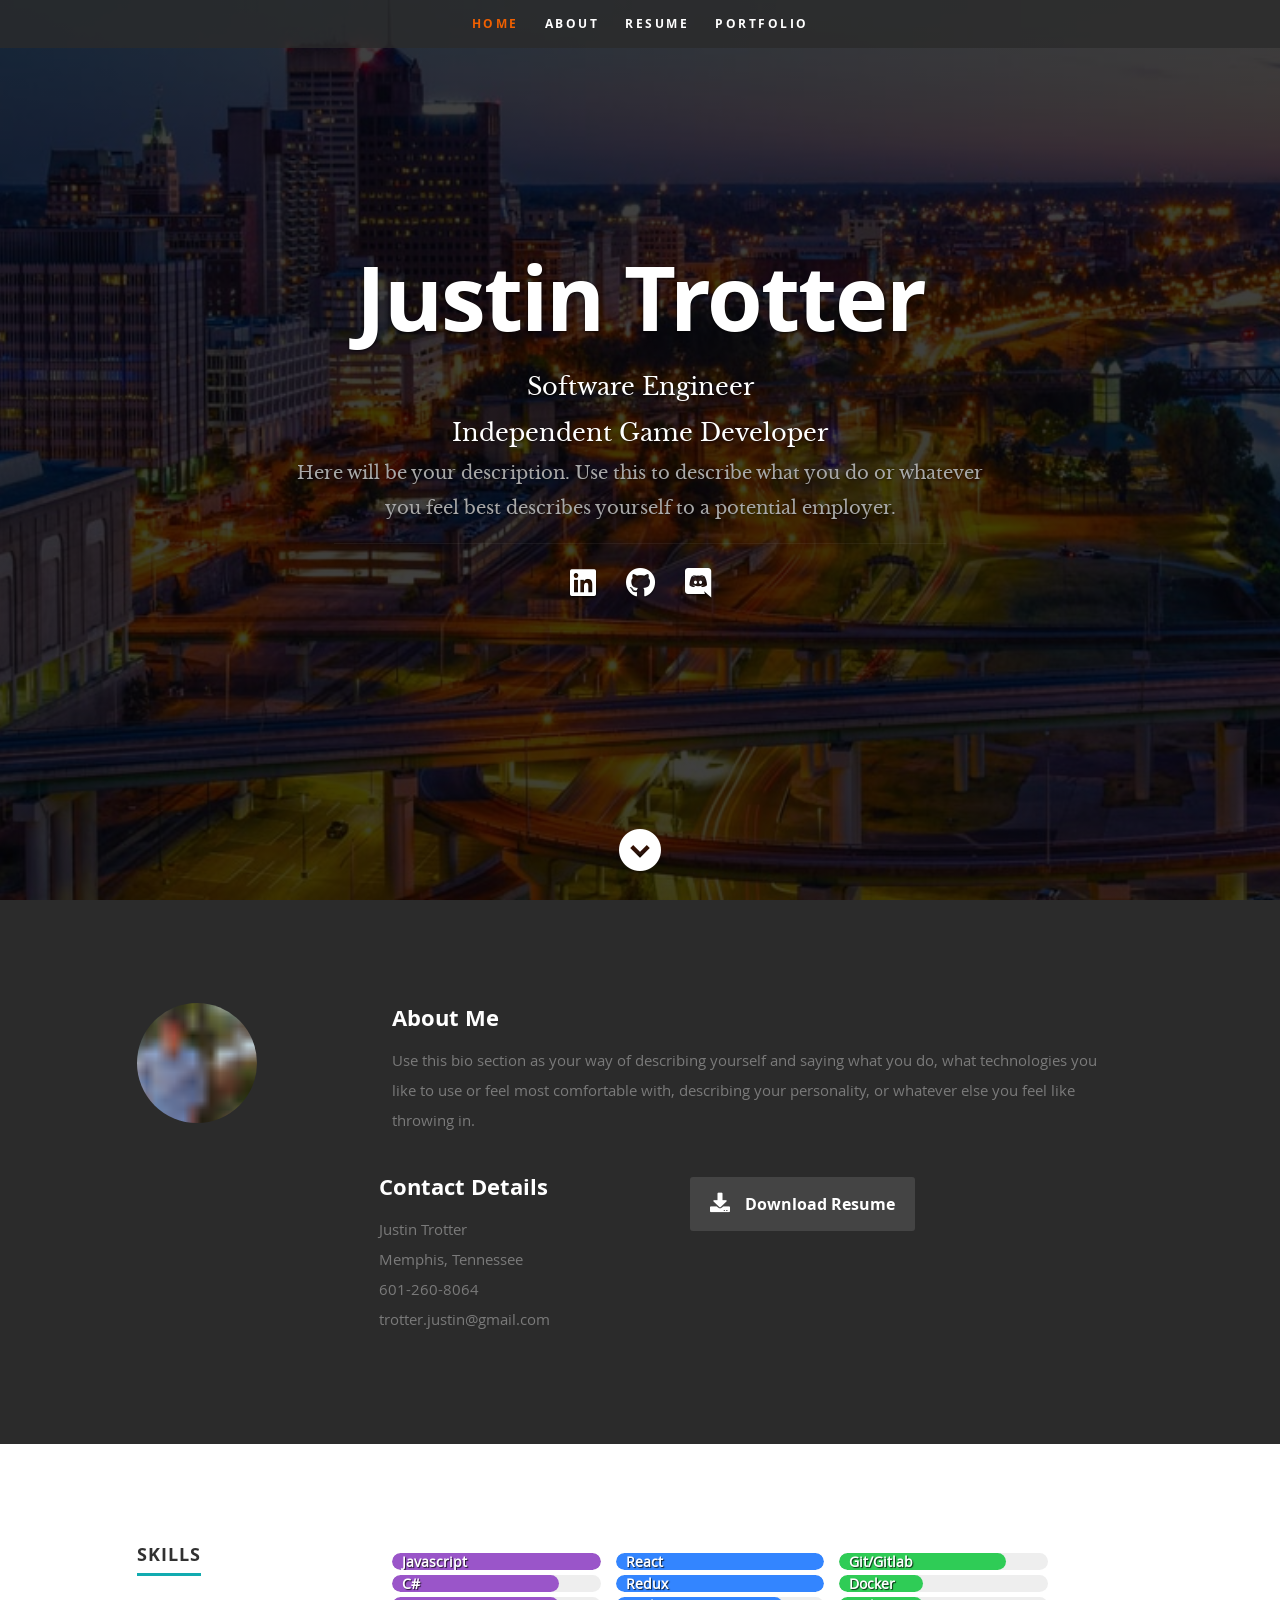
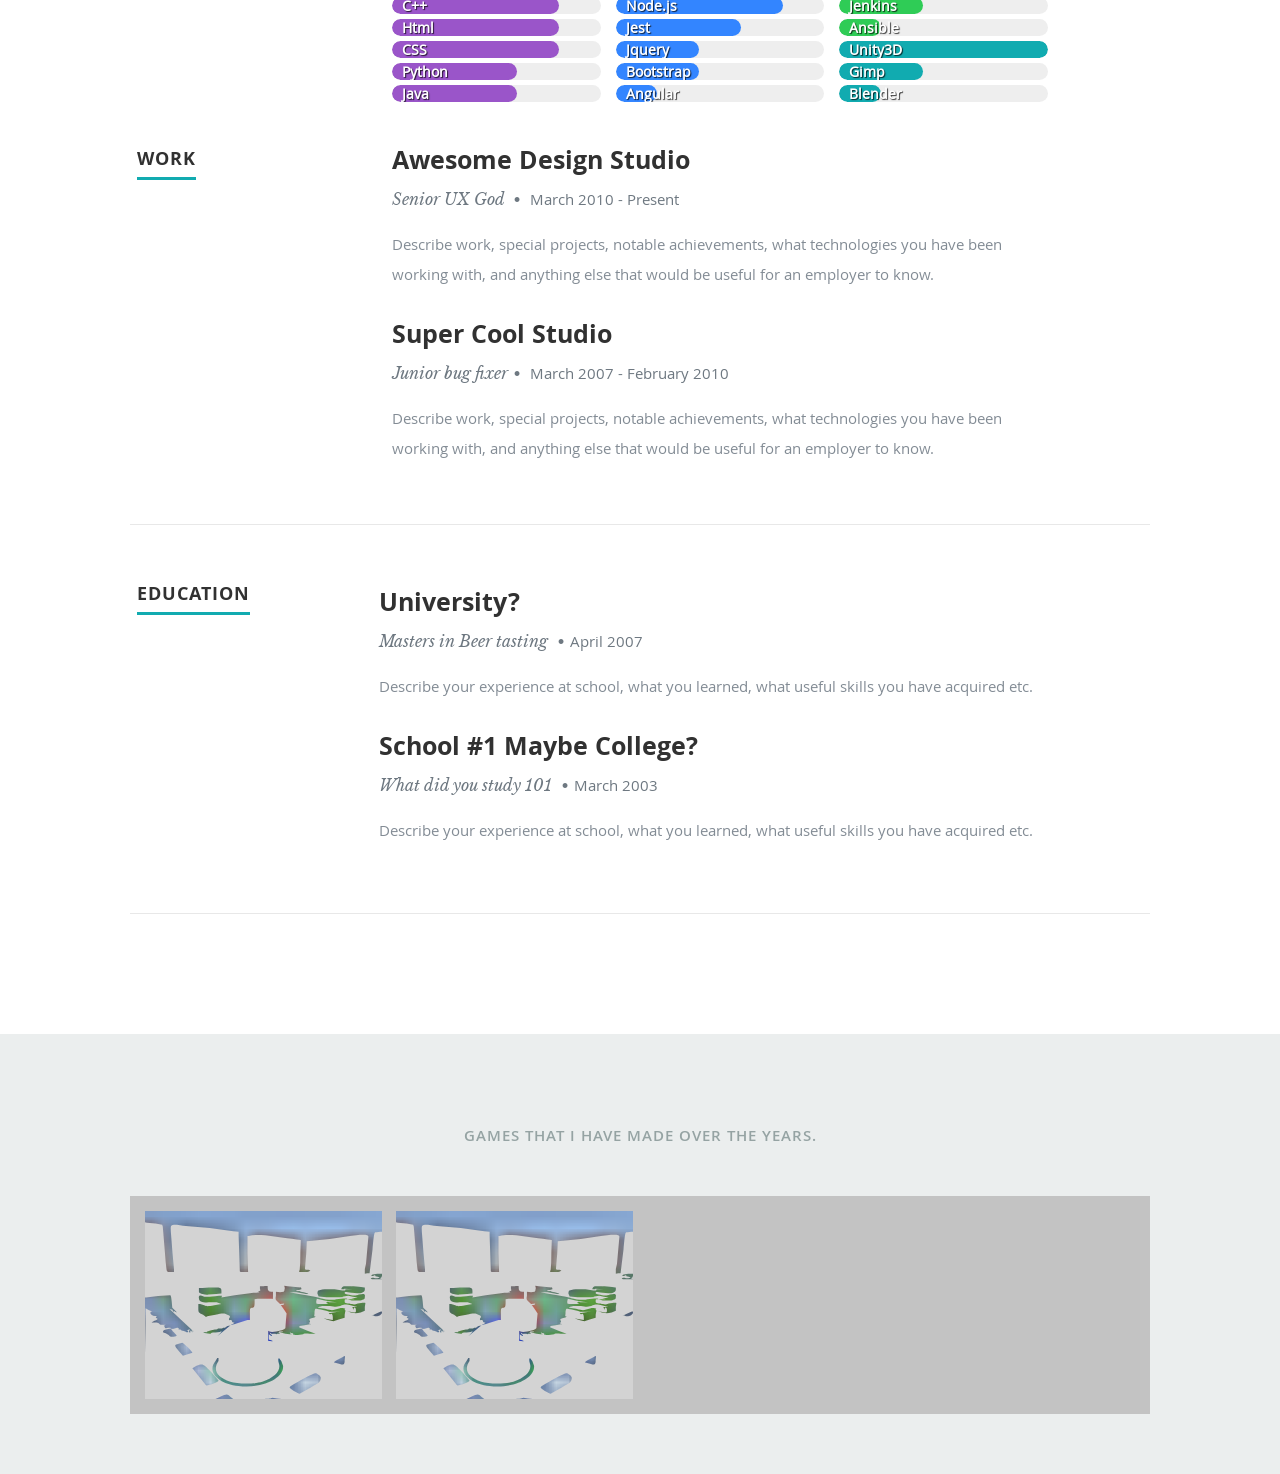
==== home/index.html @ a7dfaf44 "oops" ====
<!DOCTYPE html><html><head><meta charSet="utf-8"/><meta http-equiv="x-ua-compatible" content="ie=edge"/><meta name="viewport" content="width=device-width, initial-scale=1, shrink-to-fit=no"/><style data-href="/styles.9e2a1dc0c04f2eecd2ce.css">@font-face{font-family:opensans-regular;src:url(/static/OpenSans-Regular-webfont-c4d82460ef260eb1589e73528cbfb257.eot);src:url(/static/OpenSans-Regular-webfont-c4d82460ef260eb1589e73528cbfb257.eot?#iefix) format("embedded-opentype"),url(/static/OpenSans-Regular-webfont-79515ad0788973c533405f7012dfeccd.woff) format("woff"),url(/static/OpenSans-Regular-webfont-488d5cc145299ba07b75495100419ee6.ttf) format("truetype"),url(/static/OpenSans-Regular-webfont-8185eb3059c46e4169ce107dfcf85950.svg#open_sansregular) format("svg");font-weight:400;font-style:normal}@font-face{font-family:opensans-italic;src:url(/static/OpenSans-Italic-webfont-43d5342998f3607bd61a8239e98b1160.eot);src:url(/static/OpenSans-Italic-webfont-43d5342998f3607bd61a8239e98b1160.eot?#iefix) format("embedded-opentype"),url(/static/OpenSans-Italic-webfont-f42641eed834f7b97a9499362c6c8855.woff) format("woff"),url(/static/OpenSans-Italic-webfont-de7ef31e6295902347c5c3643b2d82da.ttf) format("truetype"),url(/static/OpenSans-Italic-webfont-5b774c25787e0a52c013463c9e3c4219.svg#open_sansitalic) format("svg");font-weight:400;font-style:normal}@font-face{font-family:opensans-light;src:url(/static/OpenSans-Light-webfont-09e00aa7622ece30a0f1e06b55f66c2a.eot);src:url(/static/OpenSans-Light-webfont-09e00aa7622ece30a0f1e06b55f66c2a.eot?#iefix) format("embedded-opentype"),url(/static/OpenSans-Light-webfont-45b47f3e9c7d74b80f5c6e0a3c513b23.woff) format("woff"),url(/static/OpenSans-Light-webfont-2e98fc3ce85f31f63010b706259cb604.ttf) format("truetype"),url(/static/OpenSans-Light-webfont-8f04ed9aeb2185499068d84842b95aa1.svg#open_sanslight) format("svg");font-weight:400;font-style:normal}@font-face{font-family:opensans-light-italic;src:url(/static/OpenSans-LightItalic-webfont-550b5fda4a27cfedb7131b1a6e85e748.eot);src:url(/static/OpenSans-LightItalic-webfont-550b5fda4a27cfedb7131b1a6e85e748.eot?#iefix) format("embedded-opentype"),url(/static/OpenSans-LightItalic-webfont-b553da506077488bc65289e10841d527.woff) format("woff"),url(/static/OpenSans-LightItalic-webfont-1d22953c479914c2f801e08de666b0e8.ttf) format("truetype"),url(/static/OpenSans-LightItalic-webfont-fd6dd5fa10c5a74f0a767eeb695342f1.svg#open_sanslight_italic) format("svg");font-weight:400;font-style:normal}@font-face{font-family:opensans-semibold;src:url(/static/OpenSans-Semibold-webfont-f28eb362fb6afe946d822ee5451c2146.eot);src:url(/static/OpenSans-Semibold-webfont-f28eb362fb6afe946d822ee5451c2146.eot?#iefix) format("embedded-opentype"),url(/static/OpenSans-Semibold-webfont-697574b47bcfdd2c45e3e63c7380dd67.woff) format("woff"),url(/static/OpenSans-Semibold-webfont-b32acea6fd3c228b5059042c7ad21c55.ttf) format("truetype"),url(/static/OpenSans-Semibold-webfont-3f6b1eed8a0832d6f316fc26526348a8.svg#open_sanssemibold) format("svg");font-weight:400;font-style:normal}@font-face{font-family:opensans-semibold-italic;src:url(/static/OpenSans-SemiboldItalic-webfont-70bafcaaadad9e17b9c7784abbc6b1c2.eot);src:url(/static/OpenSans-SemiboldItalic-webfont-70bafcaaadad9e17b9c7784abbc6b1c2.eot?#iefix) format("embedded-opentype"),url(/static/OpenSans-SemiboldItalic-webfont-719f7321a8366f4ee609737026432113.woff) format("woff"),url(/static/OpenSans-SemiboldItalic-webfont-64f886b232962979e2eaf29d93108286.ttf) format("truetype"),url(/static/OpenSans-SemiboldItalic-webfont-70eb93d7ba2ad241180085a9a74b0b95.svg#open_sanssemibold_italic) format("svg");font-weight:400;font-style:normal}@font-face{font-family:opensans-bold;src:url(/static/OpenSans-Bold-webfont-1d9c7945c7bc7dd0909105119bfbc191.eot);src:url(/static/OpenSans-Bold-webfont-1d9c7945c7bc7dd0909105119bfbc191.eot?#iefix) format("embedded-opentype"),url(/static/OpenSans-Bold-webfont-2e90d5152ce92858b62ba053c7b9d2cb.woff) format("woff"),url(/static/OpenSans-Bold-webfont-76cc6be5d8a231dc012fef4bdb86f79c.ttf) format("truetype"),url(/static/OpenSans-Bold-webfont-93349923b5274a36ac93cb3168d09123.svg#open_sansbold) format("svg");font-weight:400;font-style:normal}@font-face{font-family:opensans-bold-italic;src:url(/static/OpenSans-BoldItalic-webfont-6218c213bb8cf22b25710da6f3a90e48.eot);src:url(/static/OpenSans-BoldItalic-webfont-6218c213bb8cf22b25710da6f3a90e48.eot?#iefix) format("embedded-opentype"),url(/static/OpenSans-BoldItalic-webfont-7657144ec477cd61ac4a5d1af3fa2d28.woff) format("woff"),url(/static/OpenSans-BoldItalic-webfont-b6690626036a7d6824632769305b1978.ttf) format("truetype"),url(/static/OpenSans-BoldItalic-webfont-2b4eeeaef53b3496a5cdf82803666ed7.svg#open_sansbold_italic) format("svg");font-weight:400;font-style:normal}@font-face{font-family:opensans-extrabold;src:url(/static/OpenSans-ExtraBold-webfont-56d9d42e23863ce0ee8e8c2e2f22843f.eot);src:url(/static/OpenSans-ExtraBold-webfont-56d9d42e23863ce0ee8e8c2e2f22843f.eot?#iefix) format("embedded-opentype"),url(/static/OpenSans-ExtraBold-webfont-6ad396399f4022ccd1616cf11d0985be.woff) format("woff"),url(/static/OpenSans-ExtraBold-webfont-12be067a6270759b4f861d64cc267166.ttf) format("truetype"),url(/static/OpenSans-ExtraBold-webfont-ea3c4697897bd7f1505facb7084c6ac3.svg#open_sansextrabold) format("svg");font-weight:400;font-style:normal}@font-face{font-family:opensans-extrabold-italic;src:url(/static/OpenSans-ExtraBoldItalic-webfont-ff3bedaecdec71c34b0ca85c3c495c2d.eot);src:url(/static/OpenSans-ExtraBoldItalic-webfont-ff3bedaecdec71c34b0ca85c3c495c2d.eot?#iefix) format("embedded-opentype"),url(/static/OpenSans-ExtraBoldItalic-webfont-042468300dab6f308592e15e02549c79.woff) format("woff"),url(/static/OpenSans-ExtraBoldItalic-webfont-5517d73acdc17143c21b0cffab4cfaa9.ttf) format("truetype"),url(/static/OpenSans-ExtraBoldItalic-webfont-6512fca9ff4dc029307018c17e4a2a9d.svg#open_sansextrabold_italic) format("svg");font-weight:400;font-style:normal}@font-face{font-family:librebaskerville-bold;src:url(/static/librebaskerville-bold-webfont-c49b3981651dfe7f281418762ba6ead9.eot);src:url(/static/librebaskerville-bold-webfont-c49b3981651dfe7f281418762ba6ead9.eot?#iefix) format("embedded-opentype"),url(/static/librebaskerville-bold-webfont-d1e41b59c942f200e2af5cd00a1c413c.woff) format("woff"),url(/static/librebaskerville-bold-webfont-e2a49a303079f1d0ef576591d806b1b4.ttf) format("truetype"),url(/static/librebaskerville-bold-webfont-6be4bfc9a081cb82910a1ac43eaee4c7.svg#libre_baskervillebold) format("svg");font-weight:400;font-style:normal}@font-face{font-family:librebaskerville-italic;src:url(/static/librebaskerville-italic-webfont-98770575e43bc5883a62f232c2fc5475.eot);src:url(/static/librebaskerville-italic-webfont-98770575e43bc5883a62f232c2fc5475.eot?#iefix) format("embedded-opentype"),url(/static/librebaskerville-italic-webfont-bfa5b7beba080b0c6af53ca5a255b37d.woff) format("woff"),url(/static/librebaskerville-italic-webfont-e145c25e7611072d1d1991eb12d61bda.ttf) format("truetype"),url(/static/librebaskerville-italic-webfont-8825a887e1d72aad739281fcc3eb83a6.svg#libre_baskervilleitalic) format("svg");font-weight:400;font-style:normal}@font-face{font-family:librebaskerville-regular;src:url(/static/librebaskerville-regular-webfont-84aa9cfe8f8c7a9a0ed814c1d54e6f87.eot);src:url(/static/librebaskerville-regular-webfont-84aa9cfe8f8c7a9a0ed814c1d54e6f87.eot?#iefix) format("embedded-opentype"),url(/static/librebaskerville-regular-webfont-d67a803b3388b5b73200e6eec553f6fe.woff) format("woff"),url(/static/librebaskerville-regular-webfont-eaf077e2e9d8c00e3348b03a7cac92fe.ttf) format("truetype"),url(/static/librebaskerville-regular-webfont-0417aa96d0b9b04ba4b3a5c3a2378ea7.svg#libre_baskervilleregular) format("svg");font-weight:400;font-style:normal}@media screen and (-webkit-min-device-pixel-ratio:0){@font-face{font-family:opensans-semibold;src:url(/static/OpenSans-Semibold-webfont-3f6b1eed8a0832d6f316fc26526348a8.svg#open_sanssemibold) format("svg")}@font-face{font-family:opensans-bold;src:url(/static/OpenSans-Bold-webfont-93349923b5274a36ac93cb3168d09123.svg#open_sansbold) format("svg")}}@font-face{font-family:fontello;src:url([data-uri]);src:url([data-uri]#iefix) format("embedded-opentype"),url([data-uri]) format("woff"),url([data-uri]) format("truetype"),url([data-uri]) format("svg");font-weight:400;font-style:normal}[class*=" icon-"]:before,[class^=icon-]:before{font-family:fontello;font-style:normal;font-weight:400;speak:none;display:inline-block;text-decoration:inherit;width:1em;margin-right:.2em;text-align:center;font-variant:normal;text-transform:none;line-height:1em;margin-left:.2em}.icon-mail-1:before{content:"\E807"}.icon-up-circle:before{content:"\E80C"}.icon-down-circle-1:before{content:"\E80D"}.icon-left-circle-1:before{content:"\E80E"}.icon-right-circle-1:before{content:"\E80F"}.icon-up-circle-1:before{content:"\E810"}.icon-mail-2:before{content:"\E805"}.icon-mail:before{content:"\E806"}.icon-plus:before{content:"\E808"}.icon-left-open:before{content:"\E801"}.icon-right-open:before{content:"\E802"}.icon-up-open:before{content:"\E803"}.icon-down-circle:before{content:"\E809"}.icon-left-circle:before{content:"\E80A"}.icon-right-circle:before{content:"\E80B"}.icon-down-open:before{content:"\E800"}
/*!
 * Font Awesome Free 5.12.1 by @fontawesome - https://fontawesome.com
 * License - https://fontawesome.com/license/free (Icons: CC BY 4.0, Fonts: SIL OFL 1.1, Code: MIT License)
 */.fa,.fab,.fad,.fal,.far,.fas{-moz-osx-font-smoothing:grayscale;-webkit-font-smoothing:antialiased;display:inline-block;font-style:normal;font-variant:normal;text-rendering:auto;line-height:1}.fa-lg{font-size:1.33333em;line-height:.75em;vertical-align:-.0667em}.fa-xs{font-size:.75em}.fa-sm{font-size:.875em}.fa-1x{font-size:1em}.fa-2x{font-size:2em}.fa-3x{font-size:3em}.fa-4x{font-size:4em}.fa-5x{font-size:5em}.fa-6x{font-size:6em}.fa-7x{font-size:7em}.fa-8x{font-size:8em}.fa-9x{font-size:9em}.fa-10x{font-size:10em}.fa-fw{text-align:center;width:1.25em}.fa-ul{list-style-type:none;margin-left:2.5em;padding-left:0}.fa-ul>li{position:relative}.fa-li{left:-2em;position:absolute;text-align:center;width:2em;line-height:inherit}.fa-border{border:.08em solid #eee;border-radius:.1em;padding:.2em .25em .15em}.fa-pull-left{float:left}.fa-pull-right{float:right}.fa.fa-pull-left,.fab.fa-pull-left,.fal.fa-pull-left,.far.fa-pull-left,.fas.fa-pull-left{margin-right:.3em}.fa.fa-pull-right,.fab.fa-pull-right,.fal.fa-pull-right,.far.fa-pull-right,.fas.fa-pull-right{margin-left:.3em}.fa-spin{-webkit-animation:fa-spin 2s linear infinite;animation:fa-spin 2s linear infinite}.fa-pulse{-webkit-animation:fa-spin 1s steps(8) infinite;animation:fa-spin 1s steps(8) infinite}@-webkit-keyframes fa-spin{0%{-webkit-transform:rotate(0deg);transform:rotate(0deg)}to{-webkit-transform:rotate(1turn);transform:rotate(1turn)}}@keyframes fa-spin{0%{-webkit-transform:rotate(0deg);transform:rotate(0deg)}to{-webkit-transform:rotate(1turn);transform:rotate(1turn)}}.fa-rotate-90{-ms-filter:"progid:DXImageTransform.Microsoft.BasicImage(rotation=1)";-webkit-transform:rotate(90deg);transform:rotate(90deg)}.fa-rotate-180{-ms-filter:"progid:DXImageTransform.Microsoft.BasicImage(rotation=2)";-webkit-transform:rotate(180deg);transform:rotate(180deg)}.fa-rotate-270{-ms-filter:"progid:DXImageTransform.Microsoft.BasicImage(rotation=3)";-webkit-transform:rotate(270deg);transform:rotate(270deg)}.fa-flip-horizontal{-ms-filter:"progid:DXImageTransform.Microsoft.BasicImage(rotation=0, mirror=1)";-webkit-transform:scaleX(-1);transform:scaleX(-1)}.fa-flip-vertical{-webkit-transform:scaleY(-1);transform:scaleY(-1)}.fa-flip-both,.fa-flip-horizontal.fa-flip-vertical,.fa-flip-vertical{-ms-filter:"progid:DXImageTransform.Microsoft.BasicImage(rotation=2, mirror=1)"}.fa-flip-both,.fa-flip-horizontal.fa-flip-vertical{-webkit-transform:scale(-1);transform:scale(-1)}:root .fa-flip-both,:root .fa-flip-horizontal,:root .fa-flip-vertical,:root .fa-rotate-90,:root .fa-rotate-180,:root .fa-rotate-270{-webkit-filter:none;filter:none}.fa-stack{display:inline-block;height:2em;line-height:2em;position:relative;vertical-align:middle;width:2.5em}.fa-stack-1x,.fa-stack-2x{left:0;position:absolute;text-align:center;width:100%}.fa-stack-1x{line-height:inherit}.fa-stack-2x{font-size:2em}.fa-inverse{color:#fff}.fa-500px:before{content:"\F26E"}.fa-accessible-icon:before{content:"\F368"}.fa-accusoft:before{content:"\F369"}.fa-acquisitions-incorporated:before{content:"\F6AF"}.fa-ad:before{content:"\F641"}.fa-address-book:before{content:"\F2B9"}.fa-address-card:before{content:"\F2BB"}.fa-adjust:before{content:"\F042"}.fa-adn:before{content:"\F170"}.fa-adobe:before{content:"\F778"}.fa-adversal:before{content:"\F36A"}.fa-affiliatetheme:before{content:"\F36B"}.fa-air-freshener:before{content:"\F5D0"}.fa-airbnb:before{content:"\F834"}.fa-algolia:before{content:"\F36C"}.fa-align-center:before{content:"\F037"}.fa-align-justify:before{content:"\F039"}.fa-align-left:before{content:"\F036"}.fa-align-right:before{content:"\F038"}.fa-alipay:before{content:"\F642"}.fa-allergies:before{content:"\F461"}.fa-amazon:before{content:"\F270"}.fa-amazon-pay:before{content:"\F42C"}.fa-ambulance:before{content:"\F0F9"}.fa-american-sign-language-interpreting:before{content:"\F2A3"}.fa-amilia:before{content:"\F36D"}.fa-anchor:before{content:"\F13D"}.fa-android:before{content:"\F17B"}.fa-angellist:before{content:"\F209"}.fa-angle-double-down:before{content:"\F103"}.fa-angle-double-left:before{content:"\F100"}.fa-angle-double-right:before{content:"\F101"}.fa-angle-double-up:before{content:"\F102"}.fa-angle-down:before{content:"\F107"}.fa-angle-left:before{content:"\F104"}.fa-angle-right:before{content:"\F105"}.fa-angle-up:before{content:"\F106"}.fa-angry:before{content:"\F556"}.fa-angrycreative:before{content:"\F36E"}.fa-angular:before{content:"\F420"}.fa-ankh:before{content:"\F644"}.fa-app-store:before{content:"\F36F"}.fa-app-store-ios:before{content:"\F370"}.fa-apper:before{content:"\F371"}.fa-apple:before{content:"\F179"}.fa-apple-alt:before{content:"\F5D1"}.fa-apple-pay:before{content:"\F415"}.fa-archive:before{content:"\F187"}.fa-archway:before{content:"\F557"}.fa-arrow-alt-circle-down:before{content:"\F358"}.fa-arrow-alt-circle-left:before{content:"\F359"}.fa-arrow-alt-circle-right:before{content:"\F35A"}.fa-arrow-alt-circle-up:before{content:"\F35B"}.fa-arrow-circle-down:before{content:"\F0AB"}.fa-arrow-circle-left:before{content:"\F0A8"}.fa-arrow-circle-right:before{content:"\F0A9"}.fa-arrow-circle-up:before{content:"\F0AA"}.fa-arrow-down:before{content:"\F063"}.fa-arrow-left:before{content:"\F060"}.fa-arrow-right:before{content:"\F061"}.fa-arrow-up:before{content:"\F062"}.fa-arrows-alt:before{content:"\F0B2"}.fa-arrows-alt-h:before{content:"\F337"}.fa-arrows-alt-v:before{content:"\F338"}.fa-artstation:before{content:"\F77A"}.fa-assistive-listening-systems:before{content:"\F2A2"}.fa-asterisk:before{content:"\F069"}.fa-asymmetrik:before{content:"\F372"}.fa-at:before{content:"\F1FA"}.fa-atlas:before{content:"\F558"}.fa-atlassian:before{content:"\F77B"}.fa-atom:before{content:"\F5D2"}.fa-audible:before{content:"\F373"}.fa-audio-description:before{content:"\F29E"}.fa-autoprefixer:before{content:"\F41C"}.fa-avianex:before{content:"\F374"}.fa-aviato:before{content:"\F421"}.fa-award:before{content:"\F559"}.fa-aws:before{content:"\F375"}.fa-baby:before{content:"\F77C"}.fa-baby-carriage:before{content:"\F77D"}.fa-backspace:before{content:"\F55A"}.fa-backward:before{content:"\F04A"}.fa-bacon:before{content:"\F7E5"}.fa-bahai:before{content:"\F666"}.fa-balance-scale:before{content:"\F24E"}.fa-balance-scale-left:before{content:"\F515"}.fa-balance-scale-right:before{content:"\F516"}.fa-ban:before{content:"\F05E"}.fa-band-aid:before{content:"\F462"}.fa-bandcamp:before{content:"\F2D5"}.fa-barcode:before{content:"\F02A"}.fa-bars:before{content:"\F0C9"}.fa-baseball-ball:before{content:"\F433"}.fa-basketball-ball:before{content:"\F434"}.fa-bath:before{content:"\F2CD"}.fa-battery-empty:before{content:"\F244"}.fa-battery-full:before{content:"\F240"}.fa-battery-half:before{content:"\F242"}.fa-battery-quarter:before{content:"\F243"}.fa-battery-three-quarters:before{content:"\F241"}.fa-battle-net:before{content:"\F835"}.fa-bed:before{content:"\F236"}.fa-beer:before{content:"\F0FC"}.fa-behance:before{content:"\F1B4"}.fa-behance-square:before{content:"\F1B5"}.fa-bell:before{content:"\F0F3"}.fa-bell-slash:before{content:"\F1F6"}.fa-bezier-curve:before{content:"\F55B"}.fa-bible:before{content:"\F647"}.fa-bicycle:before{content:"\F206"}.fa-biking:before{content:"\F84A"}.fa-bimobject:before{content:"\F378"}.fa-binoculars:before{content:"\F1E5"}.fa-biohazard:before{content:"\F780"}.fa-birthday-cake:before{content:"\F1FD"}.fa-bitbucket:before{content:"\F171"}.fa-bitcoin:before{content:"\F379"}.fa-bity:before{content:"\F37A"}.fa-black-tie:before{content:"\F27E"}.fa-blackberry:before{content:"\F37B"}.fa-blender:before{content:"\F517"}.fa-blender-phone:before{content:"\F6B6"}.fa-blind:before{content:"\F29D"}.fa-blog:before{content:"\F781"}.fa-blogger:before{content:"\F37C"}.fa-blogger-b:before{content:"\F37D"}.fa-bluetooth:before{content:"\F293"}.fa-bluetooth-b:before{content:"\F294"}.fa-bold:before{content:"\F032"}.fa-bolt:before{content:"\F0E7"}.fa-bomb:before{content:"\F1E2"}.fa-bone:before{content:"\F5D7"}.fa-bong:before{content:"\F55C"}.fa-book:before{content:"\F02D"}.fa-book-dead:before{content:"\F6B7"}.fa-book-medical:before{content:"\F7E6"}.fa-book-open:before{content:"\F518"}.fa-book-reader:before{content:"\F5DA"}.fa-bookmark:before{content:"\F02E"}.fa-bootstrap:before{content:"\F836"}.fa-border-all:before{content:"\F84C"}.fa-border-none:before{content:"\F850"}.fa-border-style:before{content:"\F853"}.fa-bowling-ball:before{content:"\F436"}.fa-box:before{content:"\F466"}.fa-box-open:before{content:"\F49E"}.fa-boxes:before{content:"\F468"}.fa-braille:before{content:"\F2A1"}.fa-brain:before{content:"\F5DC"}.fa-bread-slice:before{content:"\F7EC"}.fa-briefcase:before{content:"\F0B1"}.fa-briefcase-medical:before{content:"\F469"}.fa-broadcast-tower:before{content:"\F519"}.fa-broom:before{content:"\F51A"}.fa-brush:before{content:"\F55D"}.fa-btc:before{content:"\F15A"}.fa-buffer:before{content:"\F837"}.fa-bug:before{content:"\F188"}.fa-building:before{content:"\F1AD"}.fa-bullhorn:before{content:"\F0A1"}.fa-bullseye:before{content:"\F140"}.fa-burn:before{content:"\F46A"}.fa-buromobelexperte:before{content:"\F37F"}.fa-bus:before{content:"\F207"}.fa-bus-alt:before{content:"\F55E"}.fa-business-time:before{content:"\F64A"}.fa-buy-n-large:before{content:"\F8A6"}.fa-buysellads:before{content:"\F20D"}.fa-calculator:before{content:"\F1EC"}.fa-calendar:before{content:"\F133"}.fa-calendar-alt:before{content:"\F073"}.fa-calendar-check:before{content:"\F274"}.fa-calendar-day:before{content:"\F783"}.fa-calendar-minus:before{content:"\F272"}.fa-calendar-plus:before{content:"\F271"}.fa-calendar-times:before{content:"\F273"}.fa-calendar-week:before{content:"\F784"}.fa-camera:before{content:"\F030"}.fa-camera-retro:before{content:"\F083"}.fa-campground:before{content:"\F6BB"}.fa-canadian-maple-leaf:before{content:"\F785"}.fa-candy-cane:before{content:"\F786"}.fa-cannabis:before{content:"\F55F"}.fa-capsules:before{content:"\F46B"}.fa-car:before{content:"\F1B9"}.fa-car-alt:before{content:"\F5DE"}.fa-car-battery:before{content:"\F5DF"}.fa-car-crash:before{content:"\F5E1"}.fa-car-side:before{content:"\F5E4"}.fa-caravan:before{content:"\F8FF"}.fa-caret-down:before{content:"\F0D7"}.fa-caret-left:before{content:"\F0D9"}.fa-caret-right:before{content:"\F0DA"}.fa-caret-square-down:before{content:"\F150"}.fa-caret-square-left:before{content:"\F191"}.fa-caret-square-right:before{content:"\F152"}.fa-caret-square-up:before{content:"\F151"}.fa-caret-up:before{content:"\F0D8"}.fa-carrot:before{content:"\F787"}.fa-cart-arrow-down:before{content:"\F218"}.fa-cart-plus:before{content:"\F217"}.fa-cash-register:before{content:"\F788"}.fa-cat:before{content:"\F6BE"}.fa-cc-amazon-pay:before{content:"\F42D"}.fa-cc-amex:before{content:"\F1F3"}.fa-cc-apple-pay:before{content:"\F416"}.fa-cc-diners-club:before{content:"\F24C"}.fa-cc-discover:before{content:"\F1F2"}.fa-cc-jcb:before{content:"\F24B"}.fa-cc-mastercard:before{content:"\F1F1"}.fa-cc-paypal:before{content:"\F1F4"}.fa-cc-stripe:before{content:"\F1F5"}.fa-cc-visa:before{content:"\F1F0"}.fa-centercode:before{content:"\F380"}.fa-centos:before{content:"\F789"}.fa-certificate:before{content:"\F0A3"}.fa-chair:before{content:"\F6C0"}.fa-chalkboard:before{content:"\F51B"}.fa-chalkboard-teacher:before{content:"\F51C"}.fa-charging-station:before{content:"\F5E7"}.fa-chart-area:before{content:"\F1FE"}.fa-chart-bar:before{content:"\F080"}.fa-chart-line:before{content:"\F201"}.fa-chart-pie:before{content:"\F200"}.fa-check:before{content:"\F00C"}.fa-check-circle:before{content:"\F058"}.fa-check-double:before{content:"\F560"}.fa-check-square:before{content:"\F14A"}.fa-cheese:before{content:"\F7EF"}.fa-chess:before{content:"\F439"}.fa-chess-bishop:before{content:"\F43A"}.fa-chess-board:before{content:"\F43C"}.fa-chess-king:before{content:"\F43F"}.fa-chess-knight:before{content:"\F441"}.fa-chess-pawn:before{content:"\F443"}.fa-chess-queen:before{content:"\F445"}.fa-chess-rook:before{content:"\F447"}.fa-chevron-circle-down:before{content:"\F13A"}.fa-chevron-circle-left:before{content:"\F137"}.fa-chevron-circle-right:before{content:"\F138"}.fa-chevron-circle-up:before{content:"\F139"}.fa-chevron-down:before{content:"\F078"}.fa-chevron-left:before{content:"\F053"}.fa-chevron-right:before{content:"\F054"}.fa-chevron-up:before{content:"\F077"}.fa-child:before{content:"\F1AE"}.fa-chrome:before{content:"\F268"}.fa-chromecast:before{content:"\F838"}.fa-church:before{content:"\F51D"}.fa-circle:before{content:"\F111"}.fa-circle-notch:before{content:"\F1CE"}.fa-city:before{content:"\F64F"}.fa-clinic-medical:before{content:"\F7F2"}.fa-clipboard:before{content:"\F328"}.fa-clipboard-check:before{content:"\F46C"}.fa-clipboard-list:before{content:"\F46D"}.fa-clock:before{content:"\F017"}.fa-clone:before{content:"\F24D"}.fa-closed-captioning:before{content:"\F20A"}.fa-cloud:before{content:"\F0C2"}.fa-cloud-download-alt:before{content:"\F381"}.fa-cloud-meatball:before{content:"\F73B"}.fa-cloud-moon:before{content:"\F6C3"}.fa-cloud-moon-rain:before{content:"\F73C"}.fa-cloud-rain:before{content:"\F73D"}.fa-cloud-showers-heavy:before{content:"\F740"}.fa-cloud-sun:before{content:"\F6C4"}.fa-cloud-sun-rain:before{content:"\F743"}.fa-cloud-upload-alt:before{content:"\F382"}.fa-cloudscale:before{content:"\F383"}.fa-cloudsmith:before{content:"\F384"}.fa-cloudversify:before{content:"\F385"}.fa-cocktail:before{content:"\F561"}.fa-code:before{content:"\F121"}.fa-code-branch:before{content:"\F126"}.fa-codepen:before{content:"\F1CB"}.fa-codiepie:before{content:"\F284"}.fa-coffee:before{content:"\F0F4"}.fa-cog:before{content:"\F013"}.fa-cogs:before{content:"\F085"}.fa-coins:before{content:"\F51E"}.fa-columns:before{content:"\F0DB"}.fa-comment:before{content:"\F075"}.fa-comment-alt:before{content:"\F27A"}.fa-comment-dollar:before{content:"\F651"}.fa-comment-dots:before{content:"\F4AD"}.fa-comment-medical:before{content:"\F7F5"}.fa-comment-slash:before{content:"\F4B3"}.fa-comments:before{content:"\F086"}.fa-comments-dollar:before{content:"\F653"}.fa-compact-disc:before{content:"\F51F"}.fa-compass:before{content:"\F14E"}.fa-compress:before{content:"\F066"}.fa-compress-alt:before{content:"\F422"}.fa-compress-arrows-alt:before{content:"\F78C"}.fa-concierge-bell:before{content:"\F562"}.fa-confluence:before{content:"\F78D"}.fa-connectdevelop:before{content:"\F20E"}.fa-contao:before{content:"\F26D"}.fa-cookie:before{content:"\F563"}.fa-cookie-bite:before{content:"\F564"}.fa-copy:before{content:"\F0C5"}.fa-copyright:before{content:"\F1F9"}.fa-cotton-bureau:before{content:"\F89E"}.fa-couch:before{content:"\F4B8"}.fa-cpanel:before{content:"\F388"}.fa-creative-commons:before{content:"\F25E"}.fa-creative-commons-by:before{content:"\F4E7"}.fa-creative-commons-nc:before{content:"\F4E8"}.fa-creative-commons-nc-eu:before{content:"\F4E9"}.fa-creative-commons-nc-jp:before{content:"\F4EA"}.fa-creative-commons-nd:before{content:"\F4EB"}.fa-creative-commons-pd:before{content:"\F4EC"}.fa-creative-commons-pd-alt:before{content:"\F4ED"}.fa-creative-commons-remix:before{content:"\F4EE"}.fa-creative-commons-sa:before{content:"\F4EF"}.fa-creative-commons-sampling:before{content:"\F4F0"}.fa-creative-commons-sampling-plus:before{content:"\F4F1"}.fa-creative-commons-share:before{content:"\F4F2"}.fa-creative-commons-zero:before{content:"\F4F3"}.fa-credit-card:before{content:"\F09D"}.fa-critical-role:before{content:"\F6C9"}.fa-crop:before{content:"\F125"}.fa-crop-alt:before{content:"\F565"}.fa-cross:before{content:"\F654"}.fa-crosshairs:before{content:"\F05B"}.fa-crow:before{content:"\F520"}.fa-crown:before{content:"\F521"}.fa-crutch:before{content:"\F7F7"}.fa-css3:before{content:"\F13C"}.fa-css3-alt:before{content:"\F38B"}.fa-cube:before{content:"\F1B2"}.fa-cubes:before{content:"\F1B3"}.fa-cut:before{content:"\F0C4"}.fa-cuttlefish:before{content:"\F38C"}.fa-d-and-d:before{content:"\F38D"}.fa-d-and-d-beyond:before{content:"\F6CA"}.fa-dailymotion:before{content:"\F952"}.fa-dashcube:before{content:"\F210"}.fa-database:before{content:"\F1C0"}.fa-deaf:before{content:"\F2A4"}.fa-delicious:before{content:"\F1A5"}.fa-democrat:before{content:"\F747"}.fa-deploydog:before{content:"\F38E"}.fa-deskpro:before{content:"\F38F"}.fa-desktop:before{content:"\F108"}.fa-dev:before{content:"\F6CC"}.fa-deviantart:before{content:"\F1BD"}.fa-dharmachakra:before{content:"\F655"}.fa-dhl:before{content:"\F790"}.fa-diagnoses:before{content:"\F470"}.fa-diaspora:before{content:"\F791"}.fa-dice:before{content:"\F522"}.fa-dice-d20:before{content:"\F6CF"}.fa-dice-d6:before{content:"\F6D1"}.fa-dice-five:before{content:"\F523"}.fa-dice-four:before{content:"\F524"}.fa-dice-one:before{content:"\F525"}.fa-dice-six:before{content:"\F526"}.fa-dice-three:before{content:"\F527"}.fa-dice-two:before{content:"\F528"}.fa-digg:before{content:"\F1A6"}.fa-digital-ocean:before{content:"\F391"}.fa-digital-tachograph:before{content:"\F566"}.fa-directions:before{content:"\F5EB"}.fa-discord:before{content:"\F392"}.fa-discourse:before{content:"\F393"}.fa-divide:before{content:"\F529"}.fa-dizzy:before{content:"\F567"}.fa-dna:before{content:"\F471"}.fa-dochub:before{content:"\F394"}.fa-docker:before{content:"\F395"}.fa-dog:before{content:"\F6D3"}.fa-dollar-sign:before{content:"\F155"}.fa-dolly:before{content:"\F472"}.fa-dolly-flatbed:before{content:"\F474"}.fa-donate:before{content:"\F4B9"}.fa-door-closed:before{content:"\F52A"}.fa-door-open:before{content:"\F52B"}.fa-dot-circle:before{content:"\F192"}.fa-dove:before{content:"\F4BA"}.fa-download:before{content:"\F019"}.fa-draft2digital:before{content:"\F396"}.fa-drafting-compass:before{content:"\F568"}.fa-dragon:before{content:"\F6D5"}.fa-draw-polygon:before{content:"\F5EE"}.fa-dribbble:before{content:"\F17D"}.fa-dribbble-square:before{content:"\F397"}.fa-dropbox:before{content:"\F16B"}.fa-drum:before{content:"\F569"}.fa-drum-steelpan:before{content:"\F56A"}.fa-drumstick-bite:before{content:"\F6D7"}.fa-drupal:before{content:"\F1A9"}.fa-dumbbell:before{content:"\F44B"}.fa-dumpster:before{content:"\F793"}.fa-dumpster-fire:before{content:"\F794"}.fa-dungeon:before{content:"\F6D9"}.fa-dyalog:before{content:"\F399"}.fa-earlybirds:before{content:"\F39A"}.fa-ebay:before{content:"\F4F4"}.fa-edge:before{content:"\F282"}.fa-edit:before{content:"\F044"}.fa-egg:before{content:"\F7FB"}.fa-eject:before{content:"\F052"}.fa-elementor:before{content:"\F430"}.fa-ellipsis-h:before{content:"\F141"}.fa-ellipsis-v:before{content:"\F142"}.fa-ello:before{content:"\F5F1"}.fa-ember:before{content:"\F423"}.fa-empire:before{content:"\F1D1"}.fa-envelope:before{content:"\F0E0"}.fa-envelope-open:before{content:"\F2B6"}.fa-envelope-open-text:before{content:"\F658"}.fa-envelope-square:before{content:"\F199"}.fa-envira:before{content:"\F299"}.fa-equals:before{content:"\F52C"}.fa-eraser:before{content:"\F12D"}.fa-erlang:before{content:"\F39D"}.fa-ethereum:before{content:"\F42E"}.fa-ethernet:before{content:"\F796"}.fa-etsy:before{content:"\F2D7"}.fa-euro-sign:before{content:"\F153"}.fa-evernote:before{content:"\F839"}.fa-exchange-alt:before{content:"\F362"}.fa-exclamation:before{content:"\F12A"}.fa-exclamation-circle:before{content:"\F06A"}.fa-exclamation-triangle:before{content:"\F071"}.fa-expand:before{content:"\F065"}.fa-expand-alt:before{content:"\F424"}.fa-expand-arrows-alt:before{content:"\F31E"}.fa-expeditedssl:before{content:"\F23E"}.fa-external-link-alt:before{content:"\F35D"}.fa-external-link-square-alt:before{content:"\F360"}.fa-eye:before{content:"\F06E"}.fa-eye-dropper:before{content:"\F1FB"}.fa-eye-slash:before{content:"\F070"}.fa-facebook:before{content:"\F09A"}.fa-facebook-f:before{content:"\F39E"}.fa-facebook-messenger:before{content:"\F39F"}.fa-facebook-square:before{content:"\F082"}.fa-fan:before{content:"\F863"}.fa-fantasy-flight-games:before{content:"\F6DC"}.fa-fast-backward:before{content:"\F049"}.fa-fast-forward:before{content:"\F050"}.fa-fax:before{content:"\F1AC"}.fa-feather:before{content:"\F52D"}.fa-feather-alt:before{content:"\F56B"}.fa-fedex:before{content:"\F797"}.fa-fedora:before{content:"\F798"}.fa-female:before{content:"\F182"}.fa-fighter-jet:before{content:"\F0FB"}.fa-figma:before{content:"\F799"}.fa-file:before{content:"\F15B"}.fa-file-alt:before{content:"\F15C"}.fa-file-archive:before{content:"\F1C6"}.fa-file-audio:before{content:"\F1C7"}.fa-file-code:before{content:"\F1C9"}.fa-file-contract:before{content:"\F56C"}.fa-file-csv:before{content:"\F6DD"}.fa-file-download:before{content:"\F56D"}.fa-file-excel:before{content:"\F1C3"}.fa-file-export:before{content:"\F56E"}.fa-file-image:before{content:"\F1C5"}.fa-file-import:before{content:"\F56F"}.fa-file-invoice:before{content:"\F570"}.fa-file-invoice-dollar:before{content:"\F571"}.fa-file-medical:before{content:"\F477"}.fa-file-medical-alt:before{content:"\F478"}.fa-file-pdf:before{content:"\F1C1"}.fa-file-powerpoint:before{content:"\F1C4"}.fa-file-prescription:before{content:"\F572"}.fa-file-signature:before{content:"\F573"}.fa-file-upload:before{content:"\F574"}.fa-file-video:before{content:"\F1C8"}.fa-file-word:before{content:"\F1C2"}.fa-fill:before{content:"\F575"}.fa-fill-drip:before{content:"\F576"}.fa-film:before{content:"\F008"}.fa-filter:before{content:"\F0B0"}.fa-fingerprint:before{content:"\F577"}.fa-fire:before{content:"\F06D"}.fa-fire-alt:before{content:"\F7E4"}.fa-fire-extinguisher:before{content:"\F134"}.fa-firefox:before{content:"\F269"}.fa-firefox-browser:before{content:"\F907"}.fa-first-aid:before{content:"\F479"}.fa-first-order:before{content:"\F2B0"}.fa-first-order-alt:before{content:"\F50A"}.fa-firstdraft:before{content:"\F3A1"}.fa-fish:before{content:"\F578"}.fa-fist-raised:before{content:"\F6DE"}.fa-flag:before{content:"\F024"}.fa-flag-checkered:before{content:"\F11E"}.fa-flag-usa:before{content:"\F74D"}.fa-flask:before{content:"\F0C3"}.fa-flickr:before{content:"\F16E"}.fa-flipboard:before{content:"\F44D"}.fa-flushed:before{content:"\F579"}.fa-fly:before{content:"\F417"}.fa-folder:before{content:"\F07B"}.fa-folder-minus:before{content:"\F65D"}.fa-folder-open:before{content:"\F07C"}.fa-folder-plus:before{content:"\F65E"}.fa-font:before{content:"\F031"}.fa-font-awesome:before{content:"\F2B4"}.fa-font-awesome-alt:before{content:"\F35C"}.fa-font-awesome-flag:before{content:"\F425"}.fa-font-awesome-logo-full:before{content:"\F4E6"}.fa-fonticons:before{content:"\F280"}.fa-fonticons-fi:before{content:"\F3A2"}.fa-football-ball:before{content:"\F44E"}.fa-fort-awesome:before{content:"\F286"}.fa-fort-awesome-alt:before{content:"\F3A3"}.fa-forumbee:before{content:"\F211"}.fa-forward:before{content:"\F04E"}.fa-foursquare:before{content:"\F180"}.fa-free-code-camp:before{content:"\F2C5"}.fa-freebsd:before{content:"\F3A4"}.fa-frog:before{content:"\F52E"}.fa-frown:before{content:"\F119"}.fa-frown-open:before{content:"\F57A"}.fa-fulcrum:before{content:"\F50B"}.fa-funnel-dollar:before{content:"\F662"}.fa-futbol:before{content:"\F1E3"}.fa-galactic-republic:before{content:"\F50C"}.fa-galactic-senate:before{content:"\F50D"}.fa-gamepad:before{content:"\F11B"}.fa-gas-pump:before{content:"\F52F"}.fa-gavel:before{content:"\F0E3"}.fa-gem:before{content:"\F3A5"}.fa-genderless:before{content:"\F22D"}.fa-get-pocket:before{content:"\F265"}.fa-gg:before{content:"\F260"}.fa-gg-circle:before{content:"\F261"}.fa-ghost:before{content:"\F6E2"}.fa-gift:before{content:"\F06B"}.fa-gifts:before{content:"\F79C"}.fa-git:before{content:"\F1D3"}.fa-git-alt:before{content:"\F841"}.fa-git-square:before{content:"\F1D2"}.fa-github:before{content:"\F09B"}.fa-github-alt:before{content:"\F113"}.fa-github-square:before{content:"\F092"}.fa-gitkraken:before{content:"\F3A6"}.fa-gitlab:before{content:"\F296"}.fa-gitter:before{content:"\F426"}.fa-glass-cheers:before{content:"\F79F"}.fa-glass-martini:before{content:"\F000"}.fa-glass-martini-alt:before{content:"\F57B"}.fa-glass-whiskey:before{content:"\F7A0"}.fa-glasses:before{content:"\F530"}.fa-glide:before{content:"\F2A5"}.fa-glide-g:before{content:"\F2A6"}.fa-globe:before{content:"\F0AC"}.fa-globe-africa:before{content:"\F57C"}.fa-globe-americas:before{content:"\F57D"}.fa-globe-asia:before{content:"\F57E"}.fa-globe-europe:before{content:"\F7A2"}.fa-gofore:before{content:"\F3A7"}.fa-golf-ball:before{content:"\F450"}.fa-goodreads:before{content:"\F3A8"}.fa-goodreads-g:before{content:"\F3A9"}.fa-google:before{content:"\F1A0"}.fa-google-drive:before{content:"\F3AA"}.fa-google-play:before{content:"\F3AB"}.fa-google-plus:before{content:"\F2B3"}.fa-google-plus-g:before{content:"\F0D5"}.fa-google-plus-square:before{content:"\F0D4"}.fa-google-wallet:before{content:"\F1EE"}.fa-gopuram:before{content:"\F664"}.fa-graduation-cap:before{content:"\F19D"}.fa-gratipay:before{content:"\F184"}.fa-grav:before{content:"\F2D6"}.fa-greater-than:before{content:"\F531"}.fa-greater-than-equal:before{content:"\F532"}.fa-grimace:before{content:"\F57F"}.fa-grin:before{content:"\F580"}.fa-grin-alt:before{content:"\F581"}.fa-grin-beam:before{content:"\F582"}.fa-grin-beam-sweat:before{content:"\F583"}.fa-grin-hearts:before{content:"\F584"}.fa-grin-squint:before{content:"\F585"}.fa-grin-squint-tears:before{content:"\F586"}.fa-grin-stars:before{content:"\F587"}.fa-grin-tears:before{content:"\F588"}.fa-grin-tongue:before{content:"\F589"}.fa-grin-tongue-squint:before{content:"\F58A"}.fa-grin-tongue-wink:before{content:"\F58B"}.fa-grin-wink:before{content:"\F58C"}.fa-grip-horizontal:before{content:"\F58D"}.fa-grip-lines:before{content:"\F7A4"}.fa-grip-lines-vertical:before{content:"\F7A5"}.fa-grip-vertical:before{content:"\F58E"}.fa-gripfire:before{content:"\F3AC"}.fa-grunt:before{content:"\F3AD"}.fa-guitar:before{content:"\F7A6"}.fa-gulp:before{content:"\F3AE"}.fa-h-square:before{content:"\F0FD"}.fa-hacker-news:before{content:"\F1D4"}.fa-hacker-news-square:before{content:"\F3AF"}.fa-hackerrank:before{content:"\F5F7"}.fa-hamburger:before{content:"\F805"}.fa-hammer:before{content:"\F6E3"}.fa-hamsa:before{content:"\F665"}.fa-hand-holding:before{content:"\F4BD"}.fa-hand-holding-heart:before{content:"\F4BE"}.fa-hand-holding-usd:before{content:"\F4C0"}.fa-hand-lizard:before{content:"\F258"}.fa-hand-middle-finger:before{content:"\F806"}.fa-hand-paper:before{content:"\F256"}.fa-hand-peace:before{content:"\F25B"}.fa-hand-point-down:before{content:"\F0A7"}.fa-hand-point-left:before{content:"\F0A5"}.fa-hand-point-right:before{content:"\F0A4"}.fa-hand-point-up:before{content:"\F0A6"}.fa-hand-pointer:before{content:"\F25A"}.fa-hand-rock:before{content:"\F255"}.fa-hand-scissors:before{content:"\F257"}.fa-hand-spock:before{content:"\F259"}.fa-hands:before{content:"\F4C2"}.fa-hands-helping:before{content:"\F4C4"}.fa-handshake:before{content:"\F2B5"}.fa-hanukiah:before{content:"\F6E6"}.fa-hard-hat:before{content:"\F807"}.fa-hashtag:before{content:"\F292"}.fa-hat-cowboy:before{content:"\F8C0"}.fa-hat-cowboy-side:before{content:"\F8C1"}.fa-hat-wizard:before{content:"\F6E8"}.fa-hdd:before{content:"\F0A0"}.fa-heading:before{content:"\F1DC"}.fa-headphones:before{content:"\F025"}.fa-headphones-alt:before{content:"\F58F"}.fa-headset:before{content:"\F590"}.fa-heart:before{content:"\F004"}.fa-heart-broken:before{content:"\F7A9"}.fa-heartbeat:before{content:"\F21E"}.fa-helicopter:before{content:"\F533"}.fa-highlighter:before{content:"\F591"}.fa-hiking:before{content:"\F6EC"}.fa-hippo:before{content:"\F6ED"}.fa-hips:before{content:"\F452"}.fa-hire-a-helper:before{content:"\F3B0"}.fa-history:before{content:"\F1DA"}.fa-hockey-puck:before{content:"\F453"}.fa-holly-berry:before{content:"\F7AA"}.fa-home:before{content:"\F015"}.fa-hooli:before{content:"\F427"}.fa-hornbill:before{content:"\F592"}.fa-horse:before{content:"\F6F0"}.fa-horse-head:before{content:"\F7AB"}.fa-hospital:before{content:"\F0F8"}.fa-hospital-alt:before{content:"\F47D"}.fa-hospital-symbol:before{content:"\F47E"}.fa-hot-tub:before{content:"\F593"}.fa-hotdog:before{content:"\F80F"}.fa-hotel:before{content:"\F594"}.fa-hotjar:before{content:"\F3B1"}.fa-hourglass:before{content:"\F254"}.fa-hourglass-end:before{content:"\F253"}.fa-hourglass-half:before{content:"\F252"}.fa-hourglass-start:before{content:"\F251"}.fa-house-damage:before{content:"\F6F1"}.fa-houzz:before{content:"\F27C"}.fa-hryvnia:before{content:"\F6F2"}.fa-html5:before{content:"\F13B"}.fa-hubspot:before{content:"\F3B2"}.fa-i-cursor:before{content:"\F246"}.fa-ice-cream:before{content:"\F810"}.fa-icicles:before{content:"\F7AD"}.fa-icons:before{content:"\F86D"}.fa-id-badge:before{content:"\F2C1"}.fa-id-card:before{content:"\F2C2"}.fa-id-card-alt:before{content:"\F47F"}.fa-ideal:before{content:"\F913"}.fa-igloo:before{content:"\F7AE"}.fa-image:before{content:"\F03E"}.fa-images:before{content:"\F302"}.fa-imdb:before{content:"\F2D8"}.fa-inbox:before{content:"\F01C"}.fa-indent:before{content:"\F03C"}.fa-industry:before{content:"\F275"}.fa-infinity:before{content:"\F534"}.fa-info:before{content:"\F129"}.fa-info-circle:before{content:"\F05A"}.fa-instagram:before{content:"\F16D"}.fa-instagram-square:before{content:"\F955"}.fa-intercom:before{content:"\F7AF"}.fa-internet-explorer:before{content:"\F26B"}.fa-invision:before{content:"\F7B0"}.fa-ioxhost:before{content:"\F208"}.fa-italic:before{content:"\F033"}.fa-itch-io:before{content:"\F83A"}.fa-itunes:before{content:"\F3B4"}.fa-itunes-note:before{content:"\F3B5"}.fa-java:before{content:"\F4E4"}.fa-jedi:before{content:"\F669"}.fa-jedi-order:before{content:"\F50E"}.fa-jenkins:before{content:"\F3B6"}.fa-jira:before{content:"\F7B1"}.fa-joget:before{content:"\F3B7"}.fa-joint:before{content:"\F595"}.fa-joomla:before{content:"\F1AA"}.fa-journal-whills:before{content:"\F66A"}.fa-js:before{content:"\F3B8"}.fa-js-square:before{content:"\F3B9"}.fa-jsfiddle:before{content:"\F1CC"}.fa-kaaba:before{content:"\F66B"}.fa-kaggle:before{content:"\F5FA"}.fa-key:before{content:"\F084"}.fa-keybase:before{content:"\F4F5"}.fa-keyboard:before{content:"\F11C"}.fa-keycdn:before{content:"\F3BA"}.fa-khanda:before{content:"\F66D"}.fa-kickstarter:before{content:"\F3BB"}.fa-kickstarter-k:before{content:"\F3BC"}.fa-kiss:before{content:"\F596"}.fa-kiss-beam:before{content:"\F597"}.fa-kiss-wink-heart:before{content:"\F598"}.fa-kiwi-bird:before{content:"\F535"}.fa-korvue:before{content:"\F42F"}.fa-landmark:before{content:"\F66F"}.fa-language:before{content:"\F1AB"}.fa-laptop:before{content:"\F109"}.fa-laptop-code:before{content:"\F5FC"}.fa-laptop-medical:before{content:"\F812"}.fa-laravel:before{content:"\F3BD"}.fa-lastfm:before{content:"\F202"}.fa-lastfm-square:before{content:"\F203"}.fa-laugh:before{content:"\F599"}.fa-laugh-beam:before{content:"\F59A"}.fa-laugh-squint:before{content:"\F59B"}.fa-laugh-wink:before{content:"\F59C"}.fa-layer-group:before{content:"\F5FD"}.fa-leaf:before{content:"\F06C"}.fa-leanpub:before{content:"\F212"}.fa-lemon:before{content:"\F094"}.fa-less:before{content:"\F41D"}.fa-less-than:before{content:"\F536"}.fa-less-than-equal:before{content:"\F537"}.fa-level-down-alt:before{content:"\F3BE"}.fa-level-up-alt:before{content:"\F3BF"}.fa-life-ring:before{content:"\F1CD"}.fa-lightbulb:before{content:"\F0EB"}.fa-line:before{content:"\F3C0"}.fa-link:before{content:"\F0C1"}.fa-linkedin:before{content:"\F08C"}.fa-linkedin-in:before{content:"\F0E1"}.fa-linode:before{content:"\F2B8"}.fa-linux:before{content:"\F17C"}.fa-lira-sign:before{content:"\F195"}.fa-list:before{content:"\F03A"}.fa-list-alt:before{content:"\F022"}.fa-list-ol:before{content:"\F0CB"}.fa-list-ul:before{content:"\F0CA"}.fa-location-arrow:before{content:"\F124"}.fa-lock:before{content:"\F023"}.fa-lock-open:before{content:"\F3C1"}.fa-long-arrow-alt-down:before{content:"\F309"}.fa-long-arrow-alt-left:before{content:"\F30A"}.fa-long-arrow-alt-right:before{content:"\F30B"}.fa-long-arrow-alt-up:before{content:"\F30C"}.fa-low-vision:before{content:"\F2A8"}.fa-luggage-cart:before{content:"\F59D"}.fa-lyft:before{content:"\F3C3"}.fa-magento:before{content:"\F3C4"}.fa-magic:before{content:"\F0D0"}.fa-magnet:before{content:"\F076"}.fa-mail-bulk:before{content:"\F674"}.fa-mailchimp:before{content:"\F59E"}.fa-male:before{content:"\F183"}.fa-mandalorian:before{content:"\F50F"}.fa-map:before{content:"\F279"}.fa-map-marked:before{content:"\F59F"}.fa-map-marked-alt:before{content:"\F5A0"}.fa-map-marker:before{content:"\F041"}.fa-map-marker-alt:before{content:"\F3C5"}.fa-map-pin:before{content:"\F276"}.fa-map-signs:before{content:"\F277"}.fa-markdown:before{content:"\F60F"}.fa-marker:before{content:"\F5A1"}.fa-mars:before{content:"\F222"}.fa-mars-double:before{content:"\F227"}.fa-mars-stroke:before{content:"\F229"}.fa-mars-stroke-h:before{content:"\F22B"}.fa-mars-stroke-v:before{content:"\F22A"}.fa-mask:before{content:"\F6FA"}.fa-mastodon:before{content:"\F4F6"}.fa-maxcdn:before{content:"\F136"}.fa-mdb:before{content:"\F8CA"}.fa-medal:before{content:"\F5A2"}.fa-medapps:before{content:"\F3C6"}.fa-medium:before{content:"\F23A"}.fa-medium-m:before{content:"\F3C7"}.fa-medkit:before{content:"\F0FA"}.fa-medrt:before{content:"\F3C8"}.fa-meetup:before{content:"\F2E0"}.fa-megaport:before{content:"\F5A3"}.fa-meh:before{content:"\F11A"}.fa-meh-blank:before{content:"\F5A4"}.fa-meh-rolling-eyes:before{content:"\F5A5"}.fa-memory:before{content:"\F538"}.fa-mendeley:before{content:"\F7B3"}.fa-menorah:before{content:"\F676"}.fa-mercury:before{content:"\F223"}.fa-meteor:before{content:"\F753"}.fa-microblog:before{content:"\F91A"}.fa-microchip:before{content:"\F2DB"}.fa-microphone:before{content:"\F130"}.fa-microphone-alt:before{content:"\F3C9"}.fa-microphone-alt-slash:before{content:"\F539"}.fa-microphone-slash:before{content:"\F131"}.fa-microscope:before{content:"\F610"}.fa-microsoft:before{content:"\F3CA"}.fa-minus:before{content:"\F068"}.fa-minus-circle:before{content:"\F056"}.fa-minus-square:before{content:"\F146"}.fa-mitten:before{content:"\F7B5"}.fa-mix:before{content:"\F3CB"}.fa-mixcloud:before{content:"\F289"}.fa-mixer:before{content:"\F956"}.fa-mizuni:before{content:"\F3CC"}.fa-mobile:before{content:"\F10B"}.fa-mobile-alt:before{content:"\F3CD"}.fa-modx:before{content:"\F285"}.fa-monero:before{content:"\F3D0"}.fa-money-bill:before{content:"\F0D6"}.fa-money-bill-alt:before{content:"\F3D1"}.fa-money-bill-wave:before{content:"\F53A"}.fa-money-bill-wave-alt:before{content:"\F53B"}.fa-money-check:before{content:"\F53C"}.fa-money-check-alt:before{content:"\F53D"}.fa-monument:before{content:"\F5A6"}.fa-moon:before{content:"\F186"}.fa-mortar-pestle:before{content:"\F5A7"}.fa-mosque:before{content:"\F678"}.fa-motorcycle:before{content:"\F21C"}.fa-mountain:before{content:"\F6FC"}.fa-mouse:before{content:"\F8CC"}.fa-mouse-pointer:before{content:"\F245"}.fa-mug-hot:before{content:"\F7B6"}.fa-music:before{content:"\F001"}.fa-napster:before{content:"\F3D2"}.fa-neos:before{content:"\F612"}.fa-network-wired:before{content:"\F6FF"}.fa-neuter:before{content:"\F22C"}.fa-newspaper:before{content:"\F1EA"}.fa-nimblr:before{content:"\F5A8"}.fa-node:before{content:"\F419"}.fa-node-js:before{content:"\F3D3"}.fa-not-equal:before{content:"\F53E"}.fa-notes-medical:before{content:"\F481"}.fa-npm:before{content:"\F3D4"}.fa-ns8:before{content:"\F3D5"}.fa-nutritionix:before{content:"\F3D6"}.fa-object-group:before{content:"\F247"}.fa-object-ungroup:before{content:"\F248"}.fa-odnoklassniki:before{content:"\F263"}.fa-odnoklassniki-square:before{content:"\F264"}.fa-oil-can:before{content:"\F613"}.fa-old-republic:before{content:"\F510"}.fa-om:before{content:"\F679"}.fa-opencart:before{content:"\F23D"}.fa-openid:before{content:"\F19B"}.fa-opera:before{content:"\F26A"}.fa-optin-monster:before{content:"\F23C"}.fa-orcid:before{content:"\F8D2"}.fa-osi:before{content:"\F41A"}.fa-otter:before{content:"\F700"}.fa-outdent:before{content:"\F03B"}.fa-page4:before{content:"\F3D7"}.fa-pagelines:before{content:"\F18C"}.fa-pager:before{content:"\F815"}.fa-paint-brush:before{content:"\F1FC"}.fa-paint-roller:before{content:"\F5AA"}.fa-palette:before{content:"\F53F"}.fa-palfed:before{content:"\F3D8"}.fa-pallet:before{content:"\F482"}.fa-paper-plane:before{content:"\F1D8"}.fa-paperclip:before{content:"\F0C6"}.fa-parachute-box:before{content:"\F4CD"}.fa-paragraph:before{content:"\F1DD"}.fa-parking:before{content:"\F540"}.fa-passport:before{content:"\F5AB"}.fa-pastafarianism:before{content:"\F67B"}.fa-paste:before{content:"\F0EA"}.fa-patreon:before{content:"\F3D9"}.fa-pause:before{content:"\F04C"}.fa-pause-circle:before{content:"\F28B"}.fa-paw:before{content:"\F1B0"}.fa-paypal:before{content:"\F1ED"}.fa-peace:before{content:"\F67C"}.fa-pen:before{content:"\F304"}.fa-pen-alt:before{content:"\F305"}.fa-pen-fancy:before{content:"\F5AC"}.fa-pen-nib:before{content:"\F5AD"}.fa-pen-square:before{content:"\F14B"}.fa-pencil-alt:before{content:"\F303"}.fa-pencil-ruler:before{content:"\F5AE"}.fa-penny-arcade:before{content:"\F704"}.fa-people-carry:before{content:"\F4CE"}.fa-pepper-hot:before{content:"\F816"}.fa-percent:before{content:"\F295"}.fa-percentage:before{content:"\F541"}.fa-periscope:before{content:"\F3DA"}.fa-person-booth:before{content:"\F756"}.fa-phabricator:before{content:"\F3DB"}.fa-phoenix-framework:before{content:"\F3DC"}.fa-phoenix-squadron:before{content:"\F511"}.fa-phone:before{content:"\F095"}.fa-phone-alt:before{content:"\F879"}.fa-phone-slash:before{content:"\F3DD"}.fa-phone-square:before{content:"\F098"}.fa-phone-square-alt:before{content:"\F87B"}.fa-phone-volume:before{content:"\F2A0"}.fa-photo-video:before{content:"\F87C"}.fa-php:before{content:"\F457"}.fa-pied-piper:before{content:"\F2AE"}.fa-pied-piper-alt:before{content:"\F1A8"}.fa-pied-piper-hat:before{content:"\F4E5"}.fa-pied-piper-pp:before{content:"\F1A7"}.fa-pied-piper-square:before{content:"\F91E"}.fa-piggy-bank:before{content:"\F4D3"}.fa-pills:before{content:"\F484"}.fa-pinterest:before{content:"\F0D2"}.fa-pinterest-p:before{content:"\F231"}.fa-pinterest-square:before{content:"\F0D3"}.fa-pizza-slice:before{content:"\F818"}.fa-place-of-worship:before{content:"\F67F"}.fa-plane:before{content:"\F072"}.fa-plane-arrival:before{content:"\F5AF"}.fa-plane-departure:before{content:"\F5B0"}.fa-play:before{content:"\F04B"}.fa-play-circle:before{content:"\F144"}.fa-playstation:before{content:"\F3DF"}.fa-plug:before{content:"\F1E6"}.fa-plus:before{content:"\F067"}.fa-plus-circle:before{content:"\F055"}.fa-plus-square:before{content:"\F0FE"}.fa-podcast:before{content:"\F2CE"}.fa-poll:before{content:"\F681"}.fa-poll-h:before{content:"\F682"}.fa-poo:before{content:"\F2FE"}.fa-poo-storm:before{content:"\F75A"}.fa-poop:before{content:"\F619"}.fa-portrait:before{content:"\F3E0"}.fa-pound-sign:before{content:"\F154"}.fa-power-off:before{content:"\F011"}.fa-pray:before{content:"\F683"}.fa-praying-hands:before{content:"\F684"}.fa-prescription:before{content:"\F5B1"}.fa-prescription-bottle:before{content:"\F485"}.fa-prescription-bottle-alt:before{content:"\F486"}.fa-print:before{content:"\F02F"}.fa-procedures:before{content:"\F487"}.fa-product-hunt:before{content:"\F288"}.fa-project-diagram:before{content:"\F542"}.fa-pushed:before{content:"\F3E1"}.fa-puzzle-piece:before{content:"\F12E"}.fa-python:before{content:"\F3E2"}.fa-qq:before{content:"\F1D6"}.fa-qrcode:before{content:"\F029"}.fa-question:before{content:"\F128"}.fa-question-circle:before{content:"\F059"}.fa-quidditch:before{content:"\F458"}.fa-quinscape:before{content:"\F459"}.fa-quora:before{content:"\F2C4"}.fa-quote-left:before{content:"\F10D"}.fa-quote-right:before{content:"\F10E"}.fa-quran:before{content:"\F687"}.fa-r-project:before{content:"\F4F7"}.fa-radiation:before{content:"\F7B9"}.fa-radiation-alt:before{content:"\F7BA"}.fa-rainbow:before{content:"\F75B"}.fa-random:before{content:"\F074"}.fa-raspberry-pi:before{content:"\F7BB"}.fa-ravelry:before{content:"\F2D9"}.fa-react:before{content:"\F41B"}.fa-reacteurope:before{content:"\F75D"}.fa-readme:before{content:"\F4D5"}.fa-rebel:before{content:"\F1D0"}.fa-receipt:before{content:"\F543"}.fa-record-vinyl:before{content:"\F8D9"}.fa-recycle:before{content:"\F1B8"}.fa-red-river:before{content:"\F3E3"}.fa-reddit:before{content:"\F1A1"}.fa-reddit-alien:before{content:"\F281"}.fa-reddit-square:before{content:"\F1A2"}.fa-redhat:before{content:"\F7BC"}.fa-redo:before{content:"\F01E"}.fa-redo-alt:before{content:"\F2F9"}.fa-registered:before{content:"\F25D"}.fa-remove-format:before{content:"\F87D"}.fa-renren:before{content:"\F18B"}.fa-reply:before{content:"\F3E5"}.fa-reply-all:before{content:"\F122"}.fa-replyd:before{content:"\F3E6"}.fa-republican:before{content:"\F75E"}.fa-researchgate:before{content:"\F4F8"}.fa-resolving:before{content:"\F3E7"}.fa-restroom:before{content:"\F7BD"}.fa-retweet:before{content:"\F079"}.fa-rev:before{content:"\F5B2"}.fa-ribbon:before{content:"\F4D6"}.fa-ring:before{content:"\F70B"}.fa-road:before{content:"\F018"}.fa-robot:before{content:"\F544"}.fa-rocket:before{content:"\F135"}.fa-rocketchat:before{content:"\F3E8"}.fa-rockrms:before{content:"\F3E9"}.fa-route:before{content:"\F4D7"}.fa-rss:before{content:"\F09E"}.fa-rss-square:before{content:"\F143"}.fa-ruble-sign:before{content:"\F158"}.fa-ruler:before{content:"\F545"}.fa-ruler-combined:before{content:"\F546"}.fa-ruler-horizontal:before{content:"\F547"}.fa-ruler-vertical:before{content:"\F548"}.fa-running:before{content:"\F70C"}.fa-rupee-sign:before{content:"\F156"}.fa-sad-cry:before{content:"\F5B3"}.fa-sad-tear:before{content:"\F5B4"}.fa-safari:before{content:"\F267"}.fa-salesforce:before{content:"\F83B"}.fa-sass:before{content:"\F41E"}.fa-satellite:before{content:"\F7BF"}.fa-satellite-dish:before{content:"\F7C0"}.fa-save:before{content:"\F0C7"}.fa-schlix:before{content:"\F3EA"}.fa-school:before{content:"\F549"}.fa-screwdriver:before{content:"\F54A"}.fa-scribd:before{content:"\F28A"}.fa-scroll:before{content:"\F70E"}.fa-sd-card:before{content:"\F7C2"}.fa-search:before{content:"\F002"}.fa-search-dollar:before{content:"\F688"}.fa-search-location:before{content:"\F689"}.fa-search-minus:before{content:"\F010"}.fa-search-plus:before{content:"\F00E"}.fa-searchengin:before{content:"\F3EB"}.fa-seedling:before{content:"\F4D8"}.fa-sellcast:before{content:"\F2DA"}.fa-sellsy:before{content:"\F213"}.fa-server:before{content:"\F233"}.fa-servicestack:before{content:"\F3EC"}.fa-shapes:before{content:"\F61F"}.fa-share:before{content:"\F064"}.fa-share-alt:before{content:"\F1E0"}.fa-share-alt-square:before{content:"\F1E1"}.fa-share-square:before{content:"\F14D"}.fa-shekel-sign:before{content:"\F20B"}.fa-shield-alt:before{content:"\F3ED"}.fa-ship:before{content:"\F21A"}.fa-shipping-fast:before{content:"\F48B"}.fa-shirtsinbulk:before{content:"\F214"}.fa-shoe-prints:before{content:"\F54B"}.fa-shopify:before{content:"\F957"}.fa-shopping-bag:before{content:"\F290"}.fa-shopping-basket:before{content:"\F291"}.fa-shopping-cart:before{content:"\F07A"}.fa-shopware:before{content:"\F5B5"}.fa-shower:before{content:"\F2CC"}.fa-shuttle-van:before{content:"\F5B6"}.fa-sign:before{content:"\F4D9"}.fa-sign-in-alt:before{content:"\F2F6"}.fa-sign-language:before{content:"\F2A7"}.fa-sign-out-alt:before{content:"\F2F5"}.fa-signal:before{content:"\F012"}.fa-signature:before{content:"\F5B7"}.fa-sim-card:before{content:"\F7C4"}.fa-simplybuilt:before{content:"\F215"}.fa-sistrix:before{content:"\F3EE"}.fa-sitemap:before{content:"\F0E8"}.fa-sith:before{content:"\F512"}.fa-skating:before{content:"\F7C5"}.fa-sketch:before{content:"\F7C6"}.fa-skiing:before{content:"\F7C9"}.fa-skiing-nordic:before{content:"\F7CA"}.fa-skull:before{content:"\F54C"}.fa-skull-crossbones:before{content:"\F714"}.fa-skyatlas:before{content:"\F216"}.fa-skype:before{content:"\F17E"}.fa-slack:before{content:"\F198"}.fa-slack-hash:before{content:"\F3EF"}.fa-slash:before{content:"\F715"}.fa-sleigh:before{content:"\F7CC"}.fa-sliders-h:before{content:"\F1DE"}.fa-slideshare:before{content:"\F1E7"}.fa-smile:before{content:"\F118"}.fa-smile-beam:before{content:"\F5B8"}.fa-smile-wink:before{content:"\F4DA"}.fa-smog:before{content:"\F75F"}.fa-smoking:before{content:"\F48D"}.fa-smoking-ban:before{content:"\F54D"}.fa-sms:before{content:"\F7CD"}.fa-snapchat:before{content:"\F2AB"}.fa-snapchat-ghost:before{content:"\F2AC"}.fa-snapchat-square:before{content:"\F2AD"}.fa-snowboarding:before{content:"\F7CE"}.fa-snowflake:before{content:"\F2DC"}.fa-snowman:before{content:"\F7D0"}.fa-snowplow:before{content:"\F7D2"}.fa-socks:before{content:"\F696"}.fa-solar-panel:before{content:"\F5BA"}.fa-sort:before{content:"\F0DC"}.fa-sort-alpha-down:before{content:"\F15D"}.fa-sort-alpha-down-alt:before{content:"\F881"}.fa-sort-alpha-up:before{content:"\F15E"}.fa-sort-alpha-up-alt:before{content:"\F882"}.fa-sort-amount-down:before{content:"\F160"}.fa-sort-amount-down-alt:before{content:"\F884"}.fa-sort-amount-up:before{content:"\F161"}.fa-sort-amount-up-alt:before{content:"\F885"}.fa-sort-down:before{content:"\F0DD"}.fa-sort-numeric-down:before{content:"\F162"}.fa-sort-numeric-down-alt:before{content:"\F886"}.fa-sort-numeric-up:before{content:"\F163"}.fa-sort-numeric-up-alt:before{content:"\F887"}.fa-sort-up:before{content:"\F0DE"}.fa-soundcloud:before{content:"\F1BE"}.fa-sourcetree:before{content:"\F7D3"}.fa-spa:before{content:"\F5BB"}.fa-space-shuttle:before{content:"\F197"}.fa-speakap:before{content:"\F3F3"}.fa-speaker-deck:before{content:"\F83C"}.fa-spell-check:before{content:"\F891"}.fa-spider:before{content:"\F717"}.fa-spinner:before{content:"\F110"}.fa-splotch:before{content:"\F5BC"}.fa-spotify:before{content:"\F1BC"}.fa-spray-can:before{content:"\F5BD"}.fa-square:before{content:"\F0C8"}.fa-square-full:before{content:"\F45C"}.fa-square-root-alt:before{content:"\F698"}.fa-squarespace:before{content:"\F5BE"}.fa-stack-exchange:before{content:"\F18D"}.fa-stack-overflow:before{content:"\F16C"}.fa-stackpath:before{content:"\F842"}.fa-stamp:before{content:"\F5BF"}.fa-star:before{content:"\F005"}.fa-star-and-crescent:before{content:"\F699"}.fa-star-half:before{content:"\F089"}.fa-star-half-alt:before{content:"\F5C0"}.fa-star-of-david:before{content:"\F69A"}.fa-star-of-life:before{content:"\F621"}.fa-staylinked:before{content:"\F3F5"}.fa-steam:before{content:"\F1B6"}.fa-steam-square:before{content:"\F1B7"}.fa-steam-symbol:before{content:"\F3F6"}.fa-step-backward:before{content:"\F048"}.fa-step-forward:before{content:"\F051"}.fa-stethoscope:before{content:"\F0F1"}.fa-sticker-mule:before{content:"\F3F7"}.fa-sticky-note:before{content:"\F249"}.fa-stop:before{content:"\F04D"}.fa-stop-circle:before{content:"\F28D"}.fa-stopwatch:before{content:"\F2F2"}.fa-store:before{content:"\F54E"}.fa-store-alt:before{content:"\F54F"}.fa-strava:before{content:"\F428"}.fa-stream:before{content:"\F550"}.fa-street-view:before{content:"\F21D"}.fa-strikethrough:before{content:"\F0CC"}.fa-stripe:before{content:"\F429"}.fa-stripe-s:before{content:"\F42A"}.fa-stroopwafel:before{content:"\F551"}.fa-studiovinari:before{content:"\F3F8"}.fa-stumbleupon:before{content:"\F1A4"}.fa-stumbleupon-circle:before{content:"\F1A3"}.fa-subscript:before{content:"\F12C"}.fa-subway:before{content:"\F239"}.fa-suitcase:before{content:"\F0F2"}.fa-suitcase-rolling:before{content:"\F5C1"}.fa-sun:before{content:"\F185"}.fa-superpowers:before{content:"\F2DD"}.fa-superscript:before{content:"\F12B"}.fa-supple:before{content:"\F3F9"}.fa-surprise:before{content:"\F5C2"}.fa-suse:before{content:"\F7D6"}.fa-swatchbook:before{content:"\F5C3"}.fa-swift:before{content:"\F8E1"}.fa-swimmer:before{content:"\F5C4"}.fa-swimming-pool:before{content:"\F5C5"}.fa-symfony:before{content:"\F83D"}.fa-synagogue:before{content:"\F69B"}.fa-sync:before{content:"\F021"}.fa-sync-alt:before{content:"\F2F1"}.fa-syringe:before{content:"\F48E"}.fa-table:before{content:"\F0CE"}.fa-table-tennis:before{content:"\F45D"}.fa-tablet:before{content:"\F10A"}.fa-tablet-alt:before{content:"\F3FA"}.fa-tablets:before{content:"\F490"}.fa-tachometer-alt:before{content:"\F3FD"}.fa-tag:before{content:"\F02B"}.fa-tags:before{content:"\F02C"}.fa-tape:before{content:"\F4DB"}.fa-tasks:before{content:"\F0AE"}.fa-taxi:before{content:"\F1BA"}.fa-teamspeak:before{content:"\F4F9"}.fa-teeth:before{content:"\F62E"}.fa-teeth-open:before{content:"\F62F"}.fa-telegram:before{content:"\F2C6"}.fa-telegram-plane:before{content:"\F3FE"}.fa-temperature-high:before{content:"\F769"}.fa-temperature-low:before{content:"\F76B"}.fa-tencent-weibo:before{content:"\F1D5"}.fa-tenge:before{content:"\F7D7"}.fa-terminal:before{content:"\F120"}.fa-text-height:before{content:"\F034"}.fa-text-width:before{content:"\F035"}.fa-th:before{content:"\F00A"}.fa-th-large:before{content:"\F009"}.fa-th-list:before{content:"\F00B"}.fa-the-red-yeti:before{content:"\F69D"}.fa-theater-masks:before{content:"\F630"}.fa-themeco:before{content:"\F5C6"}.fa-themeisle:before{content:"\F2B2"}.fa-thermometer:before{content:"\F491"}.fa-thermometer-empty:before{content:"\F2CB"}.fa-thermometer-full:before{content:"\F2C7"}.fa-thermometer-half:before{content:"\F2C9"}.fa-thermometer-quarter:before{content:"\F2CA"}.fa-thermometer-three-quarters:before{content:"\F2C8"}.fa-think-peaks:before{content:"\F731"}.fa-thumbs-down:before{content:"\F165"}.fa-thumbs-up:before{content:"\F164"}.fa-thumbtack:before{content:"\F08D"}.fa-ticket-alt:before{content:"\F3FF"}.fa-times:before{content:"\F00D"}.fa-times-circle:before{content:"\F057"}.fa-tint:before{content:"\F043"}.fa-tint-slash:before{content:"\F5C7"}.fa-tired:before{content:"\F5C8"}.fa-toggle-off:before{content:"\F204"}.fa-toggle-on:before{content:"\F205"}.fa-toilet:before{content:"\F7D8"}.fa-toilet-paper:before{content:"\F71E"}.fa-toolbox:before{content:"\F552"}.fa-tools:before{content:"\F7D9"}.fa-tooth:before{content:"\F5C9"}.fa-torah:before{content:"\F6A0"}.fa-torii-gate:before{content:"\F6A1"}.fa-tractor:before{content:"\F722"}.fa-trade-federation:before{content:"\F513"}.fa-trademark:before{content:"\F25C"}.fa-traffic-light:before{content:"\F637"}.fa-trailer:before{content:"\F941"}.fa-train:before{content:"\F238"}.fa-tram:before{content:"\F7DA"}.fa-transgender:before{content:"\F224"}.fa-transgender-alt:before{content:"\F225"}.fa-trash:before{content:"\F1F8"}.fa-trash-alt:before{content:"\F2ED"}.fa-trash-restore:before{content:"\F829"}.fa-trash-restore-alt:before{content:"\F82A"}.fa-tree:before{content:"\F1BB"}.fa-trello:before{content:"\F181"}.fa-tripadvisor:before{content:"\F262"}.fa-trophy:before{content:"\F091"}.fa-truck:before{content:"\F0D1"}.fa-truck-loading:before{content:"\F4DE"}.fa-truck-monster:before{content:"\F63B"}.fa-truck-moving:before{content:"\F4DF"}.fa-truck-pickup:before{content:"\F63C"}.fa-tshirt:before{content:"\F553"}.fa-tty:before{content:"\F1E4"}.fa-tumblr:before{content:"\F173"}.fa-tumblr-square:before{content:"\F174"}.fa-tv:before{content:"\F26C"}.fa-twitch:before{content:"\F1E8"}.fa-twitter:before{content:"\F099"}.fa-twitter-square:before{content:"\F081"}.fa-typo3:before{content:"\F42B"}.fa-uber:before{content:"\F402"}.fa-ubuntu:before{content:"\F7DF"}.fa-uikit:before{content:"\F403"}.fa-umbraco:before{content:"\F8E8"}.fa-umbrella:before{content:"\F0E9"}.fa-umbrella-beach:before{content:"\F5CA"}.fa-underline:before{content:"\F0CD"}.fa-undo:before{content:"\F0E2"}.fa-undo-alt:before{content:"\F2EA"}.fa-uniregistry:before{content:"\F404"}.fa-unity:before{content:"\F949"}.fa-universal-access:before{content:"\F29A"}.fa-university:before{content:"\F19C"}.fa-unlink:before{content:"\F127"}.fa-unlock:before{content:"\F09C"}.fa-unlock-alt:before{content:"\F13E"}.fa-untappd:before{content:"\F405"}.fa-upload:before{content:"\F093"}.fa-ups:before{content:"\F7E0"}.fa-usb:before{content:"\F287"}.fa-user:before{content:"\F007"}.fa-user-alt:before{content:"\F406"}.fa-user-alt-slash:before{content:"\F4FA"}.fa-user-astronaut:before{content:"\F4FB"}.fa-user-check:before{content:"\F4FC"}.fa-user-circle:before{content:"\F2BD"}.fa-user-clock:before{content:"\F4FD"}.fa-user-cog:before{content:"\F4FE"}.fa-user-edit:before{content:"\F4FF"}.fa-user-friends:before{content:"\F500"}.fa-user-graduate:before{content:"\F501"}.fa-user-injured:before{content:"\F728"}.fa-user-lock:before{content:"\F502"}.fa-user-md:before{content:"\F0F0"}.fa-user-minus:before{content:"\F503"}.fa-user-ninja:before{content:"\F504"}.fa-user-nurse:before{content:"\F82F"}.fa-user-plus:before{content:"\F234"}.fa-user-secret:before{content:"\F21B"}.fa-user-shield:before{content:"\F505"}.fa-user-slash:before{content:"\F506"}.fa-user-tag:before{content:"\F507"}.fa-user-tie:before{content:"\F508"}.fa-user-times:before{content:"\F235"}.fa-users:before{content:"\F0C0"}.fa-users-cog:before{content:"\F509"}.fa-usps:before{content:"\F7E1"}.fa-ussunnah:before{content:"\F407"}.fa-utensil-spoon:before{content:"\F2E5"}.fa-utensils:before{content:"\F2E7"}.fa-vaadin:before{content:"\F408"}.fa-vector-square:before{content:"\F5CB"}.fa-venus:before{content:"\F221"}.fa-venus-double:before{content:"\F226"}.fa-venus-mars:before{content:"\F228"}.fa-viacoin:before{content:"\F237"}.fa-viadeo:before{content:"\F2A9"}.fa-viadeo-square:before{content:"\F2AA"}.fa-vial:before{content:"\F492"}.fa-vials:before{content:"\F493"}.fa-viber:before{content:"\F409"}.fa-video:before{content:"\F03D"}.fa-video-slash:before{content:"\F4E2"}.fa-vihara:before{content:"\F6A7"}.fa-vimeo:before{content:"\F40A"}.fa-vimeo-square:before{content:"\F194"}.fa-vimeo-v:before{content:"\F27D"}.fa-vine:before{content:"\F1CA"}.fa-vk:before{content:"\F189"}.fa-vnv:before{content:"\F40B"}.fa-voicemail:before{content:"\F897"}.fa-volleyball-ball:before{content:"\F45F"}.fa-volume-down:before{content:"\F027"}.fa-volume-mute:before{content:"\F6A9"}.fa-volume-off:before{content:"\F026"}.fa-volume-up:before{content:"\F028"}.fa-vote-yea:before{content:"\F772"}.fa-vr-cardboard:before{content:"\F729"}.fa-vuejs:before{content:"\F41F"}.fa-walking:before{content:"\F554"}.fa-wallet:before{content:"\F555"}.fa-warehouse:before{content:"\F494"}.fa-water:before{content:"\F773"}.fa-wave-square:before{content:"\F83E"}.fa-waze:before{content:"\F83F"}.fa-weebly:before{content:"\F5CC"}.fa-weibo:before{content:"\F18A"}.fa-weight:before{content:"\F496"}.fa-weight-hanging:before{content:"\F5CD"}.fa-weixin:before{content:"\F1D7"}.fa-whatsapp:before{content:"\F232"}.fa-whatsapp-square:before{content:"\F40C"}.fa-wheelchair:before{content:"\F193"}.fa-whmcs:before{content:"\F40D"}.fa-wifi:before{content:"\F1EB"}.fa-wikipedia-w:before{content:"\F266"}.fa-wind:before{content:"\F72E"}.fa-window-close:before{content:"\F410"}.fa-window-maximize:before{content:"\F2D0"}.fa-window-minimize:before{content:"\F2D1"}.fa-window-restore:before{content:"\F2D2"}.fa-windows:before{content:"\F17A"}.fa-wine-bottle:before{content:"\F72F"}.fa-wine-glass:before{content:"\F4E3"}.fa-wine-glass-alt:before{content:"\F5CE"}.fa-wix:before{content:"\F5CF"}.fa-wizards-of-the-coast:before{content:"\F730"}.fa-wolf-pack-battalion:before{content:"\F514"}.fa-won-sign:before{content:"\F159"}.fa-wordpress:before{content:"\F19A"}.fa-wordpress-simple:before{content:"\F411"}.fa-wpbeginner:before{content:"\F297"}.fa-wpexplorer:before{content:"\F2DE"}.fa-wpforms:before{content:"\F298"}.fa-wpressr:before{content:"\F3E4"}.fa-wrench:before{content:"\F0AD"}.fa-x-ray:before{content:"\F497"}.fa-xbox:before{content:"\F412"}.fa-xing:before{content:"\F168"}.fa-xing-square:before{content:"\F169"}.fa-y-combinator:before{content:"\F23B"}.fa-yahoo:before{content:"\F19E"}.fa-yammer:before{content:"\F840"}.fa-yandex:before{content:"\F413"}.fa-yandex-international:before{content:"\F414"}.fa-yarn:before{content:"\F7E3"}.fa-yelp:before{content:"\F1E9"}.fa-yen-sign:before{content:"\F157"}.fa-yin-yang:before{content:"\F6AD"}.fa-yoast:before{content:"\F2B1"}.fa-youtube:before{content:"\F167"}.fa-youtube-square:before{content:"\F431"}.fa-zhihu:before{content:"\F63F"}.sr-only{border:0;clip:rect(0,0,0,0);height:1px;margin:-1px;overflow:hidden;padding:0;position:absolute;width:1px}.sr-only-focusable:active,.sr-only-focusable:focus{clip:auto;height:auto;margin:0;overflow:visible;position:static;width:auto}
/*!
 * Font Awesome Free 5.12.1 by @fontawesome - https://fontawesome.com
 * License - https://fontawesome.com/license/free (Icons: CC BY 4.0, Fonts: SIL OFL 1.1, Code: MIT License)
 */@font-face{font-family:Font Awesome\ 5 Brands;font-style:normal;font-weight:400;font-display:auto;src:url(/static/fa-brands-400-57dcda6f368ea90179f75cbdae96c263.eot);src:url(/static/fa-brands-400-57dcda6f368ea90179f75cbdae96c263.eot?#iefix) format("embedded-opentype"),url(/static/fa-brands-400-067595ad77ecc0db9c81c8905a7eef32.woff2) format("woff2"),url(/static/fa-brands-400-b564da88bbf0c4aa446fa19653713cd1.woff) format("woff"),url(/static/fa-brands-400-9ec698d1a597bff5df337094b71ddaaf.ttf) format("truetype"),url(/static/fa-brands-400-9d67fa1429375bd2a899a17eb77d0342.svg#fontawesome) format("svg")}.fab{font-family:Font Awesome\ 5 Brands;font-weight:400}
/*!
 * Font Awesome Free 5.12.1 by @fontawesome - https://fontawesome.com
 * License - https://fontawesome.com/license/free (Icons: CC BY 4.0, Fonts: SIL OFL 1.1, Code: MIT License)
 */@font-face{font-family:Font Awesome\ 5 Free;font-style:normal;font-weight:900;font-display:auto;src:url(/static/fa-solid-900-89e02bae13c9131c7468b1e729339ac1.eot);src:url(/static/fa-solid-900-89e02bae13c9131c7468b1e729339ac1.eot?#iefix) format("embedded-opentype"),url(/static/fa-solid-900-55eb2a60e8181f0e68b558c991973bf0.woff2) format("woff2"),url(/static/fa-solid-900-cdfec5cf5e9840889790bcf2c4042583.woff) format("woff"),url(/static/fa-solid-900-75f38a159982b6bd1704891332d95fa7.ttf) format("truetype"),url(/static/fa-solid-900-0724bb8b89ab6b8b9b7df917b17be0b7.svg#fontawesome) format("svg")}.fa,.fas{font-family:Font Awesome\ 5 Free;font-weight:900}abbr,address,article,aside,audio,b,blockquote,body,canvas,caption,cite,code,dd,del,details,dfn,div,dl,dt,em,fieldset,figcaption,figure,footer,form,h1,h2,h3,h4,h5,h6,header,hgroup,html,i,iframe,img,ins,kbd,label,legend,li,mark,menu,nav,object,ol,p,pre,q,samp,section,small,span,strong,sub,summary,sup,table,tbody,td,tfoot,th,thead,time,tr,ul,var,video{margin:0;padding:0;border:0;outline:0;font-size:100%;vertical-align:baseline;background:transparent}article,aside,details,figcaption,figure,footer,header,hgroup,menu,nav,section{display:block}audio,canvas,video{display:inline-block}audio:not([controls]){display:none;height:0}[hidden]{display:none}code,kbd,pre,samp{font-family:monospace,serif;font-size:1em}pre{white-space:pre;white-space:pre-wrap;word-wrap:break-word}blockquote:after,blockquote:before,q:after,q:before{content:"";content:none}ins{background-color:#ff9;color:#000;text-decoration:none}mark{background-color:#a7f4f6;color:#555}del{text-decoration:line-through}abbr[title],dfn[title]{border-bottom:1px dotted;cursor:help}table{border-collapse:collapse;border-spacing:0}*,:after,:before{box-sizing:border-box}html{font-size:62.5%}body,html{-webkit-font-smoothing:antialiased}body{background:#fff;font-family:opensans-regular,sans-serif;font-weight:400;font-size:15px;line-height:30px;color:#838c95;-webkit-text-size-adjust:100%}h1,h2,h3,h4,h5,h6{color:#313131;font-family:opensans-bold,sans-serif;font-weight:400}h1 a,h2 a,h3 a,h4 a,h5 a,h6 a{font-weight:inherit}h1{font-size:38px;line-height:42px;margin-bottom:12px;letter-spacing:-1px}h2{font-size:28px;line-height:36px;margin-bottom:6px}h3{font-size:22px;margin-bottom:12px}h3,h4{line-height:30px}h4{font-size:20px;margin-bottom:6px}h5{font-size:18px}h5,h6{line-height:30px}h6{font-size:14px}p{margin:0 0 30px}p img{margin:0}p.lead{font:19px/36px opensans-light,sans-serif;margin-bottom:18px}em{font:15px/30px opensans-italic,sans-serif}b,strong{font:15px/30px opensans-bold,sans-serif}small{font-size:11px;line-height:inherit}blockquote{margin:30px 0;padding-left:40px;position:relative}blockquote:before{content:"\201C";opacity:.45;font-size:80px;line-height:0;margin:0;font-family:arial,sans-serif;position:absolute;top:30px;left:0}blockquote p{font-family:librebaskerville-italic,serif;padding:0;font-size:18px;line-height:36px}blockquote cite{display:block;font-size:12px;font-style:normal;line-height:18px}blockquote cite:before{content:"\2014    "}blockquote cite a,blockquote cite a:visited{color:#8b9798;border:none}.pull-quote{position:relative;padding:18px 30px 18px 0}.pull-quote:after,.pull-quote:before{height:1em;opacity:.45;position:absolute;font-size:80px;font-family:Arial,Sans-Serif}.pull-quote:before{content:"\201C";top:33px;left:0}.pull-quote:after{content:"\201D";bottom:-33px;right:0}.pull-quote blockquote{margin:0}.pull-quote blockquote:before{content:none}abbr{font-family:opensans-bold,sans-serif;font-variant:small-caps;text-transform:lowercase;letter-spacing:.5px;color:grey}abbr:hover{cursor:help}.drop-cap:first-letter{float:left;margin:0;padding:14px 6px 0 0;font-size:84px;font-family:opensans-bold,sans-serif;line-height:60px;text-indent:0;background:transparent;color:inherit}hr{border:solid #e3e3e3;border-width:1px 0 0;clear:both;margin:11px 0 30px;height:0}a,a:visited{text-decoration:none;outline:0;color:#11abb0;-webkit-transition:color .3s ease-in-out;transition:color .3s ease-in-out}a:focus,a:hover{color:#313131}p a,p a:visited{line-height:inherit}ol,ul{margin-bottom:24px;margin-top:12px}ul{list-style:none outside}ol{list-style:decimal}ol,ul.circle,ul.disc,ul.square{margin-left:30px}ul.square{list-style:square outside}ul.circle{list-style:circle outside}ul.disc{list-style:disc outside}ol ol,ol ul,ul ol,ul ul{margin:6px 0 6px 30px}ol ol li,ol ul li,ul ol li,ul ul li{margin-bottom:6px}li{line-height:18px;margin-bottom:12px}.stats-tabs{padding:0;margin:24px 0}.stats-tabs li{display:inline-block;margin:0 10px 18px 0;padding:0 10px 0 0;border-right:1px solid #ccc}.stats-tabs li:last-child{margin:0;padding:0;border:none}.stats-tabs li a{display:inline-block;font-size:22px;font-family:opensans-bold,sans-serif;border:none;color:#313131}.stats-tabs li a:hover{color:#11abb0}.stats-tabs li a b{display:block;margin:6px 0 0;font-size:13px;font-family:opensans-regular,sans-serif;color:#8b9798}dl{margin:12px 0}dt{margin:0;color:#11abb0}dd{margin:0 0 0 20px}.lining dd,.lining dt{display:inline;margin:0}.lining dd+dt:before,.lining dt+dt:before{content:"\A";white-space:pre}.lining dd+dd:before{content:", "}.lining dd:before{content:": ";margin-left:-.2em}.dictionary-style dt{display:inline;counter-reset:definitions}.dictionary-style dt+dt:before{content:", ";margin-left:-.2em}.dictionary-style dd{display:block;counter-increment:definitions}.dictionary-style dd:before{content:counter(definitions,decimal) ". "}.pagination{margin:36px auto;text-align:center}.pagination ul li{display:inline-block;margin:0;padding:0}.pagination .page-numbers{font:15px/18px opensans-bold,sans-serif;display:inline-block;padding:6px 10px;margin-right:3px;margin-bottom:6px;color:#6e757c;background-color:#e6e8eb;-webkit-transition:all .2s ease-in-out;transition:all .2s ease-in-out;border-radius:3px}.pagination .page-numbers:hover{background:#838a91;color:#fff}.pagination .current,.pagination .current:hover{background-color:#11abb0;color:#fff}.pagination .inactive,.pagination .inactive:hover{background-color:#e6e8eb;color:#a9adb2}img{max-width:100%;height:auto}img.pull-right{margin:12px 0 0 18px}img.pull-left{margin:12px 18px 0 0}.button,.button:visited,button,input[type=button],input[type=reset],input[type=submit]{font:16px/30px opensans-bold,sans-serif;background:#11abb0;display:inline-block;text-decoration:none;letter-spacing:0;color:#fff;padding:12px 20px;margin-bottom:18px;border:none;cursor:pointer;height:auto;-webkit-transition:all .2s ease-in-out;transition:all .2s ease-in-out;border-radius:3px}.button:active,.button:hover,button:active,button:hover,input[type=button]:active,input[type=button]:hover,input[type=reset]:active,input[type=reset]:hover,input[type=submit]:active,input[type=submit]:hover{background:#3d4145;color:#fff}.button.full-width,button.full-width,input[type=button].full-width,input[type=reset].full-width,input[type=submit].full-width{width:100%;padding-left:0!important;padding-right:0!important;text-align:center}button::-moz-focus-inner,input::-moz-focus-inner{border:0;padding:0}fieldset,form{margin-bottom:24px}input[type=email],input[type=password],input[type=text],select,textarea{display:block;padding:18px 15px;margin:0 0 24px;border:0;outline:none;min-width:225px;max-width:100%;font-size:15px;line-height:24px;color:#647373;background:#d3d9d9}input[type=email]:focus,input[type=password]:focus,input[type=text]:focus,textarea:focus{color:#b3b7bc;background-color:#3d4145}textarea{min-height:220px}label,legend{font:16px/24px opensans-bold,sans-serif;margin:12px 0;color:#3d4145;display:block}label span,legend span{color:#8b9798;font:14px/24px opensans-regular,sans-serif}input[type=checkbox],input[type=radio]{font-size:15px;color:#737373}input[type=checkbox]{display:inline}.row{width:96%;max-width:1020px;margin:0 auto}.ie .row{width:1000px}.narrow .row{max-width:980px}.row .row{width:auto;max-width:none;margin:0 -20px}.row:after,.row:before{content:" ";display:table}.row:after{clear:both}.column,.columns{position:relative;padding:7px;min-height:1px;float:left}.column.centered,.columns.centered{float:none;margin:0 auto}.column.collapsed,.columns.collapsed,.row.collapsed>.column,.row.collapsed>.columns{padding:0}[class*=column]+[class*=column].end,[class*=column]+[class*=column]:last-child{float:right}.row .one{width:8.33333%}.row .two{width:16.66667%}.row .three{width:25%}.row .four{width:33.33333%}.row .five{width:41.66667%}.row .six{width:50%}.row .seven{width:58.33333%}.row .eight{width:66.66667%}.row .nine{width:75%}.row .ten{width:83.33333%}.row .eleven{width:91.66667%}.row .twelve{width:100%}.row .offset-1{margin-left:8.33333%}.row .offset-2{margin-left:16.66667%}.row .offset-3{margin-left:25%}.row .offset-4{margin-left:33.33333%}.row .offset-5{margin-left:41.66667%}.row .offset-6{margin-left:50%}.row .offset-7{margin-left:58.33333%}.row .offset-8{margin-left:66.66667%}.row .offset-9{margin-left:75%}.row .offset-10{margin-left:83.33333%}.row .offset-11{margin-left:91.66667%}.row .push-1{left:8.33333%}.row .pull-1{right:8.33333%}.row .push-2{left:16.66667%}.row .pull-2{right:16.66667%}.row .push-3{left:25%}.row .pull-3{right:25%}.row .push-4{left:33.33333%}.row .pull-4{right:33.33333%}.row .push-5{left:41.66667%}.row .pull-5{right:41.66667%}.row .push-6{left:50%}.row .pull-6{right:50%}.row .push-7{left:58.33333%}.row .pull-7{right:58.33333%}.row .push-8{left:66.66667%}.row .pull-8{right:66.66667%}.row .push-9{left:75%}.row .pull-9{right:75%}.row .push-10{left:83.33333%}.row .pull-10{right:83.33333%}.row .push-11{left:91.66667%}.row .pull-11{right:91.66667%}.bgrid-sixths [class*=column]{width:16.66667%}.bgrid-quarters [class*=column]{width:25%}.bgrid-thirds [class*=column]{width:33.33333%}.bgrid-halves [class*=column]{width:50%}[class*=bgrid] [class*=column]+[class*=column]:last-child{float:left}.first{clear:left}.s-first{clear:none}@media only screen and (max-width:900px){.s-bgrid-sixths [class*=column]{width:16.66667%}.s-bgrid-quarters [class*=column]{width:25%}.s-bgrid-thirds [class*=column]{width:33.33333%}.s-bgrid-halves [class*=column]{width:50%}.first{clear:none}.s-first{clear:left}}@media only screen and (max-width:767px){.row{width:460px;margin:0 auto;padding:0}.column,.columns{width:auto!important;float:none;margin-left:0;margin-right:0;padding:0 30px}.row .row{width:auto;max-width:none;margin:0 -30px}[class*=bgrid] [class*=column]+[class*=column]:last-child,[class*=column]+[class*=column]:last-child{float:none}.row .offset-1,.row .offset-2,.row .offset-3,.row .offset-4,.row .offset-5,.row .offset-6,.row .offset-7,.row .offset-8,.row .offset-9,.row .offset-10,.row .offset-11{margin-left:0}}@media only screen and (max-width:460px){.row{width:auto}}@media screen and (min-width:1200px){.wide .row{max-width:1180px}}.cf:after,.cf:before{content:" ";display:table}.cf:after{clear:both}.remove-bottom{margin-bottom:0!important}.half-bottom{margin-bottom:12px!important}.add-bottom{margin-bottom:24px!important}.no-border{border:none}.text-center{text-align:center!important}.text-left{text-align:left!important}.text-right{text-align:right!important}.pull-left{float:left!important}.pull-right{float:right!important}.align-center{margin-left:auto!important;margin-right:auto!important;text-align:center!important}body{background:#0f0f0f}@-webkit-keyframes animatedBackground{0%{background-position:0 0}50%{background-position:100% 0}to{background-position:0 0}}@keyframes animatedBackground{0%{background-position:0 0}50%{background-position:100% 0}to{background-position:0 0}}header{position:relative;height:100vh;min-height:500px;width:100%;background:-webkit-gradient(linear,left top,left bottom,from(rgba(0,0,0,.75)),to(rgba(0,0,0,.75))),url(/static/memphis-87394e4bcbf49e6a85c7a90dc72177ef.jpg) no-repeat 50% fixed;background:linear-gradient(rgba(0,0,0,.75),rgba(0,0,0,.75)),url(/static/memphis-87394e4bcbf49e6a85c7a90dc72177ef.jpg) no-repeat 50% fixed;background-size:cover!important;-webkit-background-size:cover!important;text-align:center;overflow:hidden;-webkit-animation:animatedBackground 120s linear infinite;animation:animatedBackground 120s linear infinite}header:before{content:"";height:100%}header .banner,header:before{display:inline-block;vertical-align:middle}header .banner{margin:0 auto;width:85%;padding-bottom:30px;text-align:center;-webkit-filter:brightness(100%);filter:brightness(100%)}header .banner-text{width:100%}header .banner-text h1{font:90px/1.1em opensans-bold,sans-serif;color:#fff;letter-spacing:-2px;margin:0 auto 18px;text-shadow:0 1px 3px rgba(0,0,0,.8)}header .banner-text h2{font:24px/1.9em librebaskerville-regular,serif;color:#a8a8a8;margin:0 auto;width:70%;text-shadow:0 1px 2px rgba(0,0,0,.5)}header .banner-text h2 a,header .banner-text h2 span{color:#fff}header .banner-text h3{font:18px/1.9em librebaskerville-regular,serif;color:#a8a8a8;margin:0 auto;width:70%;text-shadow:0 1px 2px rgba(0,0,0,.5)}header .banner-text h3 a,header .banner-text h3 span{color:#fff}header .banner-text hr{width:60%;margin:18px auto 24px;border-color:#2f2d2e;border-color:hsla(0,0%,58.8%,.1)}header .social{margin:24px 0;padding:0;font-size:30px;text-shadow:0 1px 2px rgba(0,0,0,.8)}header .social li{display:inline-block;margin:0 15px;padding:0}header .social li a{color:#fff}header .social li a:hover{color:#11abb0}header .scrolldown a{position:absolute;bottom:30px;left:50%;margin-left:-29px;display:block;height:42px;width:42px;font-size:42px;line-height:42px;color:#fff;border-radius:100%;-webkit-transition:all .3s ease-in-out;transition:all .3s ease-in-out}header .scrolldown a:hover{color:#11abb0}#nav-wrap a,#nav-wrap li,#nav-wrap ul{margin:0;padding:0;border:none;outline:none}#nav-wrap{font:12px opensans-bold,sans-serif;width:100%;text-transform:uppercase;letter-spacing:2.5px;margin:0 auto;z-index:100;position:fixed;left:0;top:0;background:rgba(43,43,43,.8)}.opaque{background-color:#333}#nav-wrap>a.mobile-btn{display:none}ul#nav{min-height:48px;width:auto;text-align:center}ul#nav li{position:relative;list-style:none;height:48px;display:inline-block}ul#nav li a{display:inline-block;padding:8px 13px;line-height:32px;text-decoration:none;text-align:left;color:#fff;-webkit-transition:color .2s ease-in-out;transition:color .2s ease-in-out}ul#nav li a:active{background-color:transparent!important}ul#nav li.current a{color:#f06000}#about{background:#2b2b2b;padding-top:96px;padding-bottom:66px;overflow:hidden}#about a,#about a:visited{color:#fff}#about a:focus,#about a:hover{color:#11abb0}#about h2{font:22px/30px opensans-bold,sans-serif;color:#fff;margin-bottom:12px}#about p{line-height:30px;color:#7a7a7a}#about .profile-pic{position:relative;width:120px;height:120px;border-radius:100%;-o-object-fit:cover;object-fit:cover;-o-object-position:left;object-position:left}#about .contact-details{width:41.66667%}#about .download{width:58.33333%;padding-top:6px}#about .main-col{padding-right:5%}#about .download .button{margin-top:6px;background:#444}#about .download .button:hover{background:#fff;color:#2b2b2b}#about .download .button i{margin-right:15px;font-size:20px}#resume{background:#fff;padding-top:90px;padding-bottom:72px;overflow:hidden}#resume a,#resume a:visited{color:#11abb0}#resume a:focus,#resume a:hover{color:#313131}#resume h1{font:18px/24px opensans-bold,sans-serif;text-transform:uppercase;letter-spacing:1px}#resume h1 span{border-bottom:3px solid #11abb0;padding-bottom:6px}#resume h3{font:25px/30px opensans-bold,sans-serif}#resume .header-col{padding-top:9px}#resume .main-col{padding-right:10%}.education,.work{margin-bottom:48px;padding-bottom:24px;border-bottom:1px solid #e8e8e8}#resume .info{font:16px/24px librebaskerville-italic,serif;color:#6e7881;margin-bottom:18px;margin-top:9px}#resume .info span{margin-right:5px;margin-left:5px}#resume .date{font:15px/24px opensans-regular,sans-serif;margin-top:6px}.skills{column-count:3;-webkit-columns:3;-moz-columns:3}@keyframes load{0%{width:0}}@-webkit-keyframes load{0%{width:0}}.bar{height:17px;line-height:15px;background-color:#eee;border-radius:15px;margin-bottom:5px;font-size:14px;color:#fff;font-weight:700;text-shadow:1px 1px 1px rgba(0,0,0,.75);text-align:left;overflow:hidden}.bar:before{content:attr(data-skill);background-color:#9a55c9;display:inline-block;border-radius:inherit;padding:1px 1px 1px 10px;animation:load 2s 0s;-webkit-animation:load 2s 0s;-moz-animation:load 2s 0s;-o-animation:load 2s 0s}.bar.tool:before{background-color:#3385ff}.bar.devops:before{background-color:#2fcc56}.bar.gamedev:before{background-color:#11abb0}.bar.learning:before{width:20%}.bar.basic:before{width:40%}.bar.intermediate:before{width:60%}.bar.advanced:before{width:80%}.bar.expert:before{width:100%}#portfolio{background:#ebeeee;padding-top:90px;padding-bottom:60px}#portfolio h1{font:15px/24px opensans-semibold,sans-serif;text-transform:uppercase;letter-spacing:1px;text-align:center;margin-bottom:48px;color:#95a3a3}.portfolio-wrapper{background-color:#c3c3c3;padding:8px}.portfolio-item .item-wrap{background:#fff;overflow:hidden;position:relative;-webkit-transition:all .3s ease-in-out;transition:all .3s ease-in-out}.portfolio-item .item-wrap a{display:block;cursor:pointer}.portfolio-item .item-wrap .overlay{left:0;top:0;width:100%;height:100%;background:url([data-uri]) repeat}.portfolio-item .item-wrap .link-icon,.portfolio-item .item-wrap .overlay{position:absolute;opacity:0;-moz-opacity:0;filter:alpha(opacity=0);-webkit-transition:opacity .3s ease-in-out;transition:opacity .3s ease-in-out}.portfolio-item .item-wrap .link-icon{display:block;color:#fff;height:30px;width:30px;font-size:18px;line-height:30px;text-align:center;top:50%;left:50%;margin-left:-15px;margin-top:-15px}.portfolio-item .item-wrap img{vertical-align:bottom}.portfolio-item .portfolio-item-meta{padding:18px}.portfolio-item .portfolio-item-meta h5{font:14px/21px opensans-bold,sans-serif;color:#fff}.portfolio-item .portfolio-item-meta p{font:12px/18px opensans-light,sans-serif;color:#c6c7c7;margin-bottom:0}.portfolio-item:hover .link-icon,.portfolio-item:hover .overlay{opacity:1;-moz-opacity:1;filter:alpha(opacity=100)}.popup-modal{max-width:550px;background:#fff;position:relative;margin:0 auto}.popup-modal .description-box{padding:12px 36px 18px}.popup-modal .description-box h4{font:15px/24px opensans-bold,sans-serif;margin-bottom:12px;color:#111}.popup-modal .description-box p{font:14px/24px opensans-regular,sans-serif;color:#a1a1a1;margin-bottom:12px}.popup-modal .description-box .categories{font:11px/21px opensans-light,sans-serif;color:#a1a1a1;text-transform:uppercase;letter-spacing:2px;display:block;text-align:left}.popup-modal .description-box .categories i{margin-right:8px}.popup-modal .link-box{padding:18px 36px;background:#111;text-align:left}.popup-modal .link-box a{color:#fff;font:11px/21px opensans-bold,sans-serif;text-transform:uppercase;letter-spacing:3px;cursor:pointer}.popup-modal a:hover{color:#0cc}.popup-modal a.popup-modal-dismiss{margin-left:24px}.mfp-fade.mfp-wrap .mfp-content .popup-modal{opacity:0;-webkit-transition:all .2s ease-in-out;transition:all .2s ease-in-out}.mfp-fade.mfp-wrap.mfp-ready .mfp-content .popup-modal{opacity:1}.mfp-fade.mfp-wrap.mfp-removing .mfp-content .popup-modal{opacity:0}#call-to-action{background:#212121;padding-top:66px;padding-bottom:48px}#call-to-action h1{font:18px/24px opensans-bold,sans-serif;text-transform:uppercase;letter-spacing:3px;color:#fff}#call-to-action h1 span{display:none}#call-to-action .header-col h1:before{font-family:FontAwesome;content:"\F0AC";padding-right:10px;font-size:72px;line-height:72px;text-align:left;float:left;color:#fff}#call-to-action .action{margin-top:12px}#call-to-action h2{font:28px/36px opensans-bold,sans-serif;color:#ebeeee;margin-bottom:6px}#call-to-action h2 a{color:inherit}#call-to-action p{color:#636363;font-size:17px}#call-to-action .button:active,#call-to-action .button:hover{background:#fff;color:#0d0d0d}#call-to-action p span{font-family:opensans-semibold,sans-serif;color:#d8d8d8}#testimonials{background-size:cover!important;-webkit-background-size:cover!important;background-attachment:fixed;position:relative;min-height:200px;width:100%;overflow:hidden}#testimonials .text-container{padding-top:96px;padding-bottom:66px}#testimonials h1{font:18px/24px opensans-bold,sans-serif;text-transform:uppercase;letter-spacing:3px;color:#fff}#testimonials h1 span{display:none}#testimonials .header-col{padding-top:9px}#testimonials .header-col h1:before{font-family:FontAwesome;content:"\F10D";padding-right:10px;font-size:72px;line-height:72px;text-align:left;float:left;color:#fff}#testimonials blockquote{margin:0 0 30px;padding-left:0;position:relative;text-shadow:0 1px 3px #000}#testimonials blockquote:before{content:none}#testimonials blockquote p{font-family:librebaskerville-italic,serif;padding:0;font-size:24px;line-height:48px;color:#fff}#testimonials blockquote cite{display:block;font-size:12px;font-style:normal;line-height:18px;color:#fff}#testimonials blockquote cite:before{content:"\2014    "}#testimonials blockquote cite a,#testimonials blockquote cite a:visited{color:#8b9798;border:none}.flexslider a:active,.flexslider a:focus{outline:none}.flex-control-nav,.flex-direction-nav,.slides{margin:0;padding:0;list-style:none}.flexslider,.slides li{margin:0;padding:0}.flexslider{position:relative;zoom:1}.flexslider .slides{zoom:1}.flex-container,.flexslider .slides>li{position:relative}.flex-container{zoom:1}.slides:after,.slides:before{content:" ";display:table}.slides:after{clear:both}.no-js .slides>li:first-child{display:block}.slides{zoom:1}.slides>li{overflow:hidden}.flex-control-nav{width:100%;position:absolute;bottom:-20px;text-align:left}.flex-control-nav li{margin:0 6px;display:inline-block;zoom:1;*display:inline}.flex-control-paging li a{width:12px;height:12px;display:block;background:#ddd;background:hsla(0,0%,100%,.3);cursor:pointer;text-indent:-9999px;border-radius:20px;box-shadow:inset 0 0 3px hsla(0,0%,100%,.3)}.flex-control-paging li a:hover{background:#ccc;background:hsla(0,0%,100%,.7)}.flex-control-paging li a.flex-active{background:#fff;background:hsla(0,0%,100%,.9);cursor:default}#contact{background:#191919;padding-top:96px;padding-bottom:102px;color:#636363}#contact .section-head{margin-bottom:42px}#contact a,#contact a:visited{color:#11abb0}#contact a:focus,#contact a:hover{color:#fff}#contact h1{font:18px/24px opensans-bold,sans-serif;text-transform:uppercase;letter-spacing:3px;color:#ebeeee;margin-bottom:6px}#contact h1 span{display:none}#contact h1:before{font-family:FontAwesome;content:"\F0E0";padding-right:10px;font-size:72px;line-height:72px;text-align:left;float:left;color:#ebeeee}#contact h4{font:16px/24px opensans-bold,sans-serif;color:#ebeeee;margin-bottom:6px}#contact p.lead{font:18px/36px opensans-light,sans-serif;padding-right:3%}#contact .header-col{padding-top:6px}#contact form{margin-bottom:30px}#contact label{font:15px/24px opensans-bold,sans-serif;margin:12px 0;color:#ebeeee;display:inline-block;width:26%}#contact input,#contact select,#contact textarea{padding:18px 20px;color:#eee;background:#373233;margin-bottom:42px;border:0;outline:none;font-size:15px;line-height:24px;width:65%}#contact input:focus,#contact select:focus,#contact textarea:focus{color:#fff;background-color:#11abb0}#contact button.submit{text-transform:uppercase;letter-spacing:3px;color:#fff;background:#0d0d0d;border:none;cursor:pointer;height:auto;display:inline-block;border-radius:3px;margin-left:26%}#contact button.submit:hover{color:#0d0d0d;background:#fff}#contact span.required{color:#11abb0;font-size:13px}#message-success,#message-warning{display:none;background:#0f0f0f;padding:24px;margin-bottom:36px;width:65%;margin-left:26%}#message-warning{color:#d72828}#message-success{color:#11abb0}#message-success i,#message-warning i{margin-right:10px}#image-loader{display:none;position:relative;left:18px;top:17px}#twitter{margin-top:12px;padding:0}#twitter li{margin:6px 0 12px;line-height:30px}#twitter li span{display:block}#twitter li b a{font:13px/36px opensans-regular,Sans-serif;color:#474747!important;border:none}footer{padding-top:48px;margin-bottom:48px;color:#303030;font-size:14px;text-align:center;position:relative}footer a,footer a:visited{color:#525252}footer a:focus,footer a:hover{color:#fff}footer .copyright{margin:0;padding:0}footer .copyright li{display:inline-block;margin:0;padding:0;line-height:24px}.ie footer .copyright li{display:inline}footer .copyright li:before{content:"\2022";padding-left:10px;padding-right:10px;color:#095153}footer .copyright li:first-child:before{display:none}footer .social-links{margin:18px 0 30px;padding:0;font-size:30px}footer .social-links li{display:inline-block;padding:0;margin:0 0 0 42px;color:#f06000}footer .social-links li:first-child{margin-left:0}#go-top{position:absolute;top:-24px;left:50%;margin-left:-30px}#go-top a{text-decoration:none;border:0;display:block;width:60px;height:60px;background-color:#525252;-webkit-transition:all .2s ease-in-out;transition:all .2s ease-in-out;color:#fff;font-size:21px;line-height:60px;border-radius:100%}#go-top a:hover{background-color:#0f9095}.mfp-bg{z-index:1042;overflow:hidden;background:#000;opacity:.8;filter:alpha(opacity=80)}.mfp-bg,.mfp-wrap{top:0;left:0;width:100%;height:100%;position:fixed}.mfp-wrap{z-index:1043;outline:none!important;-webkit-backface-visibility:hidden}.mfp-container{text-align:center;position:absolute;width:100%;height:100%;left:0;top:0;padding:0 8px;box-sizing:border-box}.mfp-container:before{content:"";display:inline-block;height:100%;vertical-align:middle}.mfp-align-top .mfp-container:before{display:none}.mfp-content{position:relative;display:inline-block;vertical-align:middle;margin:0 auto;text-align:left;z-index:1045}.mfp-ajax-holder .mfp-content,.mfp-inline-holder .mfp-content{width:100%;cursor:auto}.mfp-ajax-cur{cursor:progress}.mfp-zoom-out-cur,.mfp-zoom-out-cur .mfp-image-holder .mfp-close{cursor:-webkit-zoom-out;cursor:zoom-out}.mfp-zoom{cursor:pointer;cursor:-webkit-zoom-in;cursor:zoom-in}.mfp-auto-cursor .mfp-content{cursor:auto}.mfp-arrow,.mfp-close,.mfp-counter,.mfp-preloader{-webkit-user-select:none;-ms-user-select:none;user-select:none}.mfp-loading.mfp-figure{display:none}.mfp-hide{display:none!important}.mfp-preloader{color:#ccc;position:absolute;top:50%;width:auto;text-align:center;margin-top:-.8em;left:8px;right:8px;z-index:1044}.mfp-preloader a{color:#ccc}.mfp-preloader a:hover{color:#fff}.mfp-s-error .mfp-content,.mfp-s-ready .mfp-preloader{display:none}button.mfp-arrow,button.mfp-close{overflow:visible;cursor:pointer;background:transparent;border:0;-webkit-appearance:none;display:block;outline:none;padding:0;z-index:1046;box-shadow:none}button::-moz-focus-inner{padding:0;border:0}.mfp-close{width:44px;height:44px;line-height:44px;position:absolute;right:0;top:0;text-decoration:none;text-align:center;opacity:.65;filter:alpha(opacity=65);padding:0 0 18px 10px;color:#fff;font-style:normal;font-size:28px;font-family:Arial,Baskerville,monospace}.mfp-close:focus,.mfp-close:hover{opacity:1;filter:alpha(opacity=100)}.mfp-close:active{top:1px}.mfp-close-btn-in .mfp-close{color:#333}.mfp-iframe-holder .mfp-close,.mfp-image-holder .mfp-close{color:#fff;right:-6px;text-align:right;padding-right:6px;width:100%}.mfp-counter{position:absolute;top:0;right:0;color:#ccc;font-size:12px;line-height:18px}.mfp-arrow{position:absolute;opacity:.65;filter:alpha(opacity=65);top:50%;margin:-55px 0 0;padding:0;width:90px;height:110px;-webkit-tap-highlight-color:rgba(0,0,0,0)}.mfp-arrow:active{margin-top:-54px}.mfp-arrow:focus,.mfp-arrow:hover{opacity:1;filter:alpha(opacity=100)}.mfp-arrow .mfp-a,.mfp-arrow .mfp-b,.mfp-arrow:after,.mfp-arrow:before{content:"";display:block;width:0;height:0;position:absolute;left:0;top:0;margin-top:35px;margin-left:35px;border:inset transparent}.mfp-arrow .mfp-a,.mfp-arrow:after{border-top-width:13px;border-bottom-width:13px;top:8px}.mfp-arrow .mfp-b,.mfp-arrow:before{border-top-width:21px;border-bottom-width:21px;opacity:.7}.mfp-arrow-left{left:0}.mfp-arrow-left .mfp-a,.mfp-arrow-left:after{border-right:17px solid #fff;margin-left:31px}.mfp-arrow-left .mfp-b,.mfp-arrow-left:before{margin-left:25px;border-right:27px solid #3f3f3f}.mfp-arrow-right{right:0}.mfp-arrow-right .mfp-a,.mfp-arrow-right:after{border-left:17px solid #fff;margin-left:39px}.mfp-arrow-right .mfp-b,.mfp-arrow-right:before{border-left:27px solid #3f3f3f}.mfp-iframe-holder{padding-top:40px;padding-bottom:40px}.mfp-iframe-holder .mfp-content{line-height:0;width:100%;max-width:900px}.mfp-iframe-holder .mfp-close{top:-40px}.mfp-iframe-scaler{width:100%;height:0;overflow:hidden;padding-top:56.25%}.mfp-iframe-scaler iframe{position:absolute;display:block;top:0;left:0;width:100%;height:100%;box-shadow:0 0 8px rgba(0,0,0,.6);background:#000}img.mfp-img{width:auto;max-width:100%;height:auto;display:block;box-sizing:border-box;padding:40px 0;margin:0 auto}.mfp-figure,img.mfp-img{line-height:0}.mfp-figure:after{content:"";position:absolute;left:0;top:40px;bottom:40px;display:block;right:0;width:auto;height:auto;z-index:-1;box-shadow:0 0 8px rgba(0,0,0,.6);background:#444}.mfp-figure small{color:#bdbdbd;display:block;font-size:12px;line-height:14px}.mfp-figure figure{margin:0}.mfp-bottom-bar{margin-top:-36px;position:absolute;top:100%;left:0;width:100%;cursor:auto}.mfp-title{text-align:left;line-height:18px;color:#f3f3f3;word-wrap:break-word;padding-right:36px}.mfp-image-holder .mfp-content{max-width:100%}.mfp-gallery .mfp-image-holder .mfp-figure{cursor:pointer}@media screen and (max-height:300px),screen and (max-width:800px) and (orientation:landscape){.mfp-img-mobile .mfp-image-holder{padding-left:0;padding-right:0}.mfp-img-mobile img.mfp-img{padding:0}.mfp-img-mobile .mfp-figure:after{top:0;bottom:0}.mfp-img-mobile .mfp-figure small{display:inline;margin-left:5px}.mfp-img-mobile .mfp-bottom-bar{background:rgba(0,0,0,.6);bottom:0;margin:0;top:auto;padding:3px 5px;position:fixed;box-sizing:border-box}.mfp-img-mobile .mfp-bottom-bar:empty{padding:0}.mfp-img-mobile .mfp-counter{right:5px;top:3px}.mfp-img-mobile .mfp-close{top:0;right:0;width:35px;height:35px;line-height:35px;background:rgba(0,0,0,.6);position:fixed;text-align:center;padding:0}}@media (max-width:900px){.mfp-arrow{-webkit-transform:scale(.75);transform:scale(.75)}.mfp-arrow-left{-webkit-transform-origin:0;transform-origin:0}.mfp-arrow-right{-webkit-transform-origin:100%;transform-origin:100%}.mfp-container{padding-left:6px;padding-right:6px}}.mfp-ie7 .mfp-img{padding:0}.mfp-ie7 .mfp-bottom-bar{width:600px;left:50%;margin-left:-300px;margin-top:5px;padding-bottom:5px}.mfp-ie7 .mfp-container{padding:0}.mfp-ie7 .mfp-content{padding-top:44px}.mfp-ie7 .mfp-close{top:0;right:0;padding-top:0}@media only screen and (max-width:1024px){header .banner-text h1{font:80px/1.1em opensans-bold,sans-serif;letter-spacing:-1px;margin:0 auto 12px}}@media only screen and (max-width:900px){header .banner{padding-bottom:12px}header .banner-text h1{font:78px/1.1em opensans-bold,sans-serif;letter-spacing:-1px}header .banner-text h3{font:17px/1.9em librebaskerville-regular,serif;width:80%}header .banner-text hr{width:65%;margin:12px auto}#nav-wrap{font:11px opensans-bold,sans-serif;letter-spacing:1.5px}#about .profile-pic{width:114px;height:114px;margin-left:12px}#about .contact-details,#about .download{width:50%}#resume h1{font:16px/24px opensans-bold,sans-serif}#resume .main-col{padding-right:5%}#testimonials .header-col h1:before{font-size:66px;line-height:66px}#testimonials blockquote p{font-size:22px;line-height:46px}#call-to-action .header-col h1:before{font-size:66px;line-height:66px}#contact .section-head{margin-bottom:30px}#contact .header-col h1:before{font-size:66px;line-height:66px}#contact .section-head p.lead{font:17px/33px opensans-light,sans-serif}}@media only screen and (max-width:767px){#nav-wrap{font:12px opensans-bold,sans-serif;background:transparent!important;letter-spacing:1.5px;width:auto;position:fixed;top:0;right:0}#nav-wrap>a{width:48px;height:48px;text-align:left;background-color:#cc5200;border:none;float:right;font:0/0 a;text-shadow:none;color:transparent;position:relative;top:0;right:30px}#nav-wrap>a:after,#nav-wrap>a:before{position:absolute;border:2px solid #fff;top:35%;left:25%;right:25%;content:""}#nav-wrap>a:after{top:60%}#nav-wrap:not(:target)>a:first-of-type,#nav-wrap:target>a:last-of-type{display:block}#nav-wrap ul#nav{height:auto;display:none;clear:both;width:auto;float:right;position:relative;top:12px;right:0}#nav-wrap:target>ul#nav{display:block;padding:30px 20px 48px;background:#1f2024;margin:0 30px;clear:both}ul#nav li{display:block;height:auto;margin:0 auto;padding:0 4%;text-align:left;border-bottom:1px dotted #2d2e34}ul#nav li a{display:block;padding:0;margin:12px 0;line-height:16px;border:none}header .banner{padding-bottom:12px;padding-top:6px}header .banner-text h1{font:68px/1.1em opensans-bold,sans-serif}header .banner-text h3{font:16px/1.9em librebaskerville-regular,serif;width:85%}header .banner-text hr{width:80%;margin:18px auto}header .social{margin:18px 0 24px;font-size:24px;line-height:36px}header .social li{margin:0 10px}#about .profile-pic,header .scrolldown{display:none}#about .download .button{width:100%;text-align:center;padding:15px 20px}#about .main-col{padding-right:30px}#resume .header-col{padding-top:0;margin-bottom:48px;text-align:center}#resume h1{letter-spacing:3px}#resume .main-col{padding-right:30px}#resume .info,#resume h3{text-align:center}.bars{width:100%}#call-to-action{text-align:center}#call-to-action h1{font:16px/24px opensans-bold,sans-serif;text-align:center;margin-bottom:30px;text-shadow:0 1px 3px #000}#call-to-action h1 span{display:block}#call-to-action .header-col h1:before{content:none}#call-to-action p{font-size:15px}#portfolio-wrapper .columns{margin-bottom:40px}.popup-modal{max-width:85%}#testimonials .text-container,#testimonials h1{text-align:center}#testimonials h1{font:16px/24px opensans-bold,sans-serif;margin-bottom:30px;text-shadow:0 1px 3px #000}#testimonials h1 span{display:block}#testimonials .header-col h1:before{content:none}#testimonials blockquote{padding-bottom:24px}#testimonials blockquote p{font-size:20px;line-height:42px}.flex-control-nav{text-align:center;margin-left:-30px}#contact{padding-bottom:66px}#contact .section-head{margin-bottom:12px}#contact .section-head h1{font:16px/24px opensans-bold,sans-serif;text-align:center;margin-bottom:30px;text-shadow:0 1px 3px #000}#contact h1 span{display:block}#contact .header-col{padding-top:0}#contact .header-col h1:before{content:none}#contact .section-head p.lead{text-align:center}#contact label{float:none;width:100%}#contact input,#contact select,#contact textarea{margin-bottom:6px;width:100%}#contact button.submit{margin:30px 0 24px}#message-success,#message-warning{width:100%;margin-left:0}footer .copyright li:before{content:none}footer .copyright li{margin-right:12px}footer .social-links{font-size:22px}footer .social-links li{margin-left:18px}#go-top{margin-left:-22px}#go-top a{width:54px;height:54px;font-size:18px;line-height:54px}}@media only screen and (max-width:480px){#nav-wrap ul#nav{width:auto;float:none}header .banner{padding-top:24px}header .banner-text h1{font:40px/1.1em opensans-bold,sans-serif;margin:0 auto 24px}header .banner-text h3{font:14px/1.9em librebaskerville-regular,sans-serif;width:90%}header .social{font-size:20px}header .social li{margin:0 6px}footer .social-links{font-size:20px}footer .social-links li{margin-left:14px}}</style><meta name="generator" content="Gatsby 2.19.7"/><title data-react-helmet="true"></title><link as="script" rel="preload" href="/webpack-runtime-1d2f4339f1c6adbab524.js"/><link as="script" rel="preload" href="/styles-237e9286c3cff98c2abb.js"/><link as="script" rel="preload" href="/app-ad0b3b171dfa3a982756.js"/><link as="script" rel="preload" href="/commons-27ca7eccf8c6f8867a20.js"/><link as="fetch" rel="preload" href="/page-data/home/page-data.json" crossorigin="anonymous"/></head><body><div id="___gatsby"><div style="outline:none" tabindex="-1" role="group" id="gatsby-focus-wrapper"><nav id="nav-wrap"><a class="mobile-btn" href="#nav-wrap" title="Show navigation">Show navigation</a><a class="mobile-btn" href="#home" title="Hide navigation">Hide navigation</a><ul id="nav" class="nav"><li class="current"><a href="/#home">home</a></li><li class=""><a href="/#about">about</a></li><li class=""><a href="/#resume">resume</a></li><li class=""><a href="/#portfolio">portfolio</a></li></ul></nav><header id="home"><div class="row banner"><div class="banner-text"><h1 class="responsive-headline">Justin Trotter</h1><h2><span>Software Engineer</span></h2><h2><span>Independent Game Developer</span></h2><h3> <!-- -->Here will be your description. Use this to describe what you do or whatever you feel best describes yourself to a potential employer<!-- -->.</h3><hr/><ul class="social"><li><a href="https://www.linkedin.com/in/justin-trotter-b292224a/"><i class="fab fa-linkedin"></i></a></li><li><a href="http://github.com/justintrotter"><i class="fab fa-github"></i></a></li><li><a href="https://discord.gg/xs9TFVW"><i class="fab fa-discord"></i></a></li></ul></div></div><p class="scrolldown"><a href="#about"><i class="icon-down-circle"></i></a></p></header><section id="about"><div class="row"><div class="three columns"><div class="profile-pic gatsby-image-wrapper" style="position:relative;overflow:hidden"><div aria-hidden="true" style="width:100%;padding-bottom:67%"></div><img aria-hidden="true" src="[data-uri]" alt="profile picture" style="position:absolute;top:0;left:0;width:100%;height:100%;object-fit:cover;object-position:center;opacity:1;transition-delay:500ms"/><noscript><picture><source srcset="/static/3120dbe84d8731a02f871cb28be80098/69585/profile_photo.png 200w,
/static/3120dbe84d8731a02f871cb28be80098/497c6/profile_photo.png 400w,
/static/3120dbe84d8731a02f871cb28be80098/2a4de/profile_photo.png 600w" sizes="(max-width: 600px) 100vw, 600px" /><img loading="lazy" sizes="(max-width: 600px) 100vw, 600px" srcset="/static/3120dbe84d8731a02f871cb28be80098/69585/profile_photo.png 200w,
/static/3120dbe84d8731a02f871cb28be80098/497c6/profile_photo.png 400w,
/static/3120dbe84d8731a02f871cb28be80098/2a4de/profile_photo.png 600w" src="/static/3120dbe84d8731a02f871cb28be80098/2a4de/profile_photo.png" alt="profile picture" style="position:absolute;top:0;left:0;opacity:1;width:100%;height:100%;object-fit:cover;object-position:center"/></picture></noscript></div></div><div class="nine columns main-col"><h2>About Me</h2><p>Use this bio section as your way of describing yourself and saying what you do, what technologies you like to use or feel most comfortable with, describing your personality, or whatever else you feel like throwing in.</p><div class="row"><div class="columns contact-details"><h2>Contact Details</h2><p class="address"><span>Justin Trotter</span><br/><span>Memphis<!-- -->, <!-- -->Tennessee <br/><span>601-260-8064</span><br/></span><span>trotter.justin@gmail.com</span></p></div><div class="columns download"><p><a class="button"><i class="fa fa-download"></i>Download Resume</a></p></div></div></div></div></section><section id="resume"><div class="row skill"><div class="three columns header-col"><h1><span>Skills</span></h1></div><div class="nine columns main-col"><ul class="skills"><div class="bar expert language" data-skill="Javascript"></div><div class="bar advanced language" data-skill="C#"></div><div class="bar advanced language" data-skill="C++"></div><div class="bar advanced language" data-skill="Html"></div><div class="bar advanced language" data-skill="CSS"></div><div class="bar intermediate language" data-skill="Python"></div><div class="bar intermediate language" data-skill="Java"></div><div class="bar expert tool" data-skill="React"></div><div class="bar expert tool" data-skill="Redux"></div><div class="bar advanced tool" data-skill="Node.js"></div><div class="bar intermediate tool" data-skill="Jest"></div><div class="bar basic tool" data-skill="Jquery"></div><div class="bar basic tool" data-skill="Bootstrap"></div><div class="bar learning tool" data-skill="Angular"></div><div class="bar advanced devops" data-skill="Git/Gitlab"></div><div class="bar basic devops" data-skill="Docker"></div><div class="bar basic devops" data-skill="Jenkins"></div><div class="bar learning devops" data-skill="Ansible"></div><div class="bar expert gamedev" data-skill="Unity3D"></div><div class="bar basic gamedev" data-skill="Gimp"></div><div class="bar learning gamedev" data-skill="Blender"></div></ul></div></div><div class="row work"><div class="three columns header-col"><h1><span>Work</span></h1></div><div class="nine columns main-col"><div><h3>Awesome Design Studio</h3><p class="info">Senior UX God <span>•</span> <em class="date">March 2010 - Present</em></p><p>Describe work, special projects, notable achievements, what technologies you have been working with, and anything else that would be useful for an employer to know.</p></div><div><h3>Super Cool Studio</h3><p class="info">Junior bug fixer<span>•</span> <em class="date">March 2007 - February 2010</em></p><p>Describe work, special projects, notable achievements, what technologies you have been working with, and anything else that would be useful for an employer to know.</p></div></div></div><div class="row education"><div class="three columns header-col"><h1><span>Education</span></h1></div><div class="nine columns main-col"><div class="row item"><div class="twelve columns"><div><h3>University?</h3><p class="info">Masters in Beer tasting<!-- --> <span>•</span><em class="date">April 2007</em></p><p>Describe your experience at school, what you learned, what useful skills you have acquired etc.</p></div><div><h3>School #1 Maybe College?</h3><p class="info">What did you study 101<!-- --> <span>•</span><em class="date">March 2003</em></p><p>Describe your experience at school, what you learned, what useful skills you have acquired etc.</p></div></div></div></div></div></section><section id="portfolio"><div class="row"><div class="twelve columns collapsed"><h1>Games that I have made over the years.</h1><div id="portfolio-wrapper" class="bgrid-quarters s-bgrid-thirds cf portfolio-wrapper"><div class="columns portfolio-item"><div class="item-wrap"><a title="Computational Driving" href="/portfolio/Computational-Driving"><div class=" gatsby-image-wrapper" style="position:relative;overflow:hidden"><div aria-hidden="true" style="width:100%;padding-bottom:79.36507936507937%"></div><img aria-hidden="true" src="[data-uri]" alt="Computational Driving" style="position:absolute;top:0;left:0;width:100%;height:100%;object-fit:cover;object-position:center;opacity:1;transition-delay:500ms"/><img aria-hidden="true" src="data:image/svg+xml,%3csvg%20xmlns=&#x27;http://www.w3.org/2000/svg&#x27;%20width=&#x27;400&#x27;%20height=&#x27;317&#x27;%3e%3cpath%20d=&#x27;M0%2083v63h2a273%20273%200%200140-4c1%200%202%200%203%2010l1%2011%204%204%204%204-3-1c-2-2-3-2-2%200h-1l-1-2-1-2h-2l-3-1a2644%202644%200%200042%2039c-4-5-6-5-3-1l1%202-2-2c-2-2-4-1-2%201l-1%201c-2%200-2-2-1-4l1-1h-2l-2%201-2%201h2l1%201c0%202-2%202-5%200l-4-1h-1l-2-1-1-1h-1c-2%200-3%200-2-1%200-2-1-2-3-2l-4%201-3%201c-4-1-4-1%202%206%206%206%206%206-1%207-5%200-6%200-8-3l-5-3-4-1c-2-3%201-5%208-6%206-1%207-2%200-2-4%201-5%201-6-2-2-2-2-2%200-2l2-1h-4c-4%200-5%200-7-2s-3-2-8-2h-5l5-3c6-2%206-3%204-4s-2-1-1-3c2-1%202-1-2-1-5%200-10-4-7-7%202%200%202-1%201-1l-5-2-5-3-1%2077v76h119l8-4c11-5%2012-5%2017%200l5%204h30c31%200%2031%200%2036-2a401%20401%200%2000100%202h86V167l-1-141v9h-3l-6%201c-4%200-4-3-7%2029l-5%2040h-4l-4%201v-8l2-9%204-45c1-5-10-5-37-1a511%20511%200%2001-58%207l-9%201-1%2022-2%2024c0%202%201%202%204%202%205%200%207%202%202%202h-2l3%201c2%201-1%201-7%201-8%200-10%200-10-2l1-1%201-13a1040%201040%200%20011-38l-7-1-8-1-8-1-37-5c-12-1-21-1-28%201h-2v30l1%2031h-7c-7%200-7%200-7-3l-2-59v-6l-9-1a1016%201016%200%2000-85-9l-10-2c-12%200-11%200-10%2017a2123%202123%200%20005%2059v4h-6c-7%200-6%201-8-16l-5-61-1-3-11-2-15-1-3-1v64m384%2024l-1%201h-1c0%202%201%202%204%201%202-1%203-1%203%201l4%201%203%201c0%201-7%202-9%201s-6%200-6%201l2%201h17l-2-1c-2%200-2%200-1-1l2-1%201-3v-3h-8l-8%201m-186%2020h-4v4c1%203%201%203-1%204-2%200-2%201-1%201l1%201-5%201h-5l-9%201a341%20341%200%2000-45%207l1-3h-5c-16%202-22%202-26%201-6-3-9-2-8%203%200%206%207%208%2019%207h11l8%203-12%202c-12%202-12%202-17%200l-7-2h-3v6c0%208%200%208%208%2012l4%203%201%201%201-1%203-1%2012-2c12-3%2015-3%2020%200%205%202%205%202%204%203v2l-1%201c-1%202%200%204%202%203h1l2%201v2l2%201h2l-2%202c-8%204-5%203%208-1l16-5h4v-10c0-10%200-11%205-11%202%200%203-2%203-9v-5l5-1h24c2%201%202%201%202-5v-7h-3c-4%200-6-2-6-7%201-3%200-3-9-2m38%203l-1%205-1%201-6%201-7-1v7c-1%206-1%206%203%2010l4%204%207-1a2779%202779%200%2001-1%202l-5%201%202%202%205%207%203%205-1%2010-1%2014c1%203-22%209-27%206l-2-1v17h3c5%201%206%201%202-1-4-1-4-1-4-6v-4l3%202c3%202%203%200%200-2l-2-3%203%201c1%202%201%202%202%201h5l2%201%201-1h3l2-1-2-1c-2%200-2%200%201-2h6c0%201-1%202-3%201-2%200-2%200-1%201l8%202%207%201h4l-2-1c-2-1-2-1-1-2l3%201h2v1c0%202%201%202%208%202l9-1c0-1%202-2%2011-1h10a349%20349%200%2001-28-11l1-2a1417%201417%200%200017-3h3l-3-1c-2-1-2-1-1-2%202%200%202-1%201-3-1-3-2-3%206-5%203-1%205-2%203-2-1%200-2-1-1-4%200-6%201-9%202-9%202%200%2014%202%2023%205h13l7-1-18%203h-3l2%202h1c2-2%204%200%204%205v5a273%20273%200%2001-16-3l8%203%209%202%209-3%2010-3v-5l1-6c1%200%201-1-1-2v-1l1-1c0-1-8-2-9-1l-8%202c-5%202-6%202-17-1l-11-2c-3%200%201-2%206-3h13c9%202%2014%202%2020-1%206-2%206-2%2020%201%208%202%209%202%201%202h-4c1%200%202%201%202%203s0%202%201%200c1-4%204-3%204%202%200%204%200%204-2%204l-8-1-6-1%204%201c9%203%2013%203%2020%201l7-3v-6l1-7c-1-1-8%200-13%201-5%202-7%202-14%200-8-1-8-1-8-4s0-3%203-3c2%200%202%200%201-1-2-1-11%200-18%201-6%202-20%200-27-2-4-2-13-3-41-8l-11-2h12c14%203%2022%204%2019%202l-7-2-5-1-2-1h-3c-5%200-3-2%202-2l4-1c0-2-1-4-2-3l-8-1-13-1-6-1%201%204m102-3c-4%200-5%201-6%203s-1%202%202%202c2%200%203%200%202-1a3470%203470%200%200014%201c-13%200-13%200-12%202h-5l-13-2h-17c-12%202-11%201-12%207l2%205a237%20237%200%200043%201h-3l2-1%208-1a394%20394%200%200016%203l-7%201h-4l3%201%203%201h-12l7%202h14c7-2%208-2%208-6%201-5-1-6-10-4-5%202-8%202-13%201-10-2-11-2-11-4s1-2%2012%200c13%202%2021%200%2022-5v-4c-1-1-26-3-33-2m-230%202l-11%201h-6v4c0%204%200%204%206%206%204%201%207%202%2010%201l13-1%209-1v-4c0-4-1-5-5-6h-16m182%2019l-1%204c0%204%200%204%204%205h16l-1-1-2-1c0-2%204-3%205-1h13l-8-1a162%20162%200%2001-26-5m107%2022a470%20470%200%2000-17%208c3-2%205-2%207-1%205%202%2013-2%2013-6%200-2%200-2-3-1m-258%2024l-4%203h-3l-2%201h-7c0%201-2%202-5%202l-6%201-3%201-4%201c-2%202-2%202-3%201h-1l-2%201h-2l6%201%206%201h2c0-1%202-2%208-2l7-1%202-1c2%200%202%200-1%203l-5%205%2022-18-5%201m-82%2030c-8%202-8%203%200%2012l7%208%2016-5c1-1-15-17-17-17l-6%202m277%2022l-9%205c-6%203-7%205-4%205l8%202c7%202%208%201%208-7%201-7%201-8-3-5m-212%202l-3%205c-15%2018%204%2038%2039%2042%2040%205%2077-13%2075-34l-3-8-3-4c-2-3-3%203-1%208%204%2012-7%2024-28%2031-13%204-42%204-54%200-23-8-30-20-20-35v-5h-2m-35%2013l-7%204%2023%2029c3%201%2021-5%2021-8l-12-14c-14-15-14-15-25-11m178%2023c-22%2013-22%2012-20%2015%203%203%2013%209%2016%209l18-10c14-8%2016-9%2017-13s1-4-1-7l-4-3c-2-3-5-2-26%209&#x27;%20fill=&#x27;%23d3d3d3&#x27;%20fill-rule=&#x27;evenodd&#x27;/%3e%3c/svg%3e" alt="Computational Driving" style="position:absolute;top:0;left:0;width:100%;height:100%;object-fit:cover;object-position:center;opacity:1;transition-delay:500ms"/><noscript><picture><source type='image/webp' srcset="/static/d8ab6f25bb7e83a7c59f96cea801f5b8/61e93/ComputationalDriving.webp 200w,
/static/d8ab6f25bb7e83a7c59f96cea801f5b8/6d67d/ComputationalDriving.webp 315w" sizes="(max-width: 315px) 100vw, 315px" /><source srcset="/static/d8ab6f25bb7e83a7c59f96cea801f5b8/69585/ComputationalDriving.png 200w,
/static/d8ab6f25bb7e83a7c59f96cea801f5b8/704a2/ComputationalDriving.png 315w" sizes="(max-width: 315px) 100vw, 315px" /><img loading="lazy" sizes="(max-width: 315px) 100vw, 315px" srcset="/static/d8ab6f25bb7e83a7c59f96cea801f5b8/69585/ComputationalDriving.png 200w,
/static/d8ab6f25bb7e83a7c59f96cea801f5b8/704a2/ComputationalDriving.png 315w" src="/static/d8ab6f25bb7e83a7c59f96cea801f5b8/704a2/ComputationalDriving.png" alt="Computational Driving" style="position:absolute;top:0;left:0;opacity:1;width:100%;height:100%;object-fit:cover;object-position:center"/></picture></noscript></div><div class="overlay"><div class="portfolio-item-meta"><h5>Computational Driving</h5><p>GameJam</p></div></div><div class="link-icon"><i class="fa fa-link"></i></div></a></div></div><div class="columns portfolio-item"><div class="item-wrap"><a title="Computational Driving 2" href="/portfolio/Computational-Driving-2"><div class=" gatsby-image-wrapper" style="position:relative;overflow:hidden"><div aria-hidden="true" style="width:100%;padding-bottom:79.36507936507937%"></div><img aria-hidden="true" src="[data-uri]" alt="Computational Driving 2" style="position:absolute;top:0;left:0;width:100%;height:100%;object-fit:cover;object-position:center;opacity:1;transition-delay:500ms"/><img aria-hidden="true" src="data:image/svg+xml,%3csvg%20xmlns=&#x27;http://www.w3.org/2000/svg&#x27;%20width=&#x27;400&#x27;%20height=&#x27;317&#x27;%3e%3cpath%20d=&#x27;M0%2083v63h2a273%20273%200%200140-4c1%200%202%200%203%2010l1%2011%204%204%204%204-3-1c-2-2-3-2-2%200h-1l-1-2-1-2h-2l-3-1a2644%202644%200%200042%2039c-4-5-6-5-3-1l1%202-2-2c-2-2-4-1-2%201l-1%201c-2%200-2-2-1-4l1-1h-2l-2%201-2%201h2l1%201c0%202-2%202-5%200l-4-1h-1l-2-1-1-1h-1c-2%200-3%200-2-1%200-2-1-2-3-2l-4%201-3%201c-4-1-4-1%202%206%206%206%206%206-1%207-5%200-6%200-8-3l-5-3-4-1c-2-3%201-5%208-6%206-1%207-2%200-2-4%201-5%201-6-2-2-2-2-2%200-2l2-1h-4c-4%200-5%200-7-2s-3-2-8-2h-5l5-3c6-2%206-3%204-4s-2-1-1-3c2-1%202-1-2-1-5%200-10-4-7-7%202%200%202-1%201-1l-5-2-5-3-1%2077v76h119l8-4c11-5%2012-5%2017%200l5%204h30c31%200%2031%200%2036-2a401%20401%200%2000100%202h86V167l-1-141v9h-3l-6%201c-4%200-4-3-7%2029l-5%2040h-4l-4%201v-8l2-9%204-45c1-5-10-5-37-1a511%20511%200%2001-58%207l-9%201-1%2022-2%2024c0%202%201%202%204%202%205%200%207%202%202%202h-2l3%201c2%201-1%201-7%201-8%200-10%200-10-2l1-1%201-13a1040%201040%200%20011-38l-7-1-8-1-8-1-37-5c-12-1-21-1-28%201h-2v30l1%2031h-7c-7%200-7%200-7-3l-2-59v-6l-9-1a1016%201016%200%2000-85-9l-10-2c-12%200-11%200-10%2017a2123%202123%200%20005%2059v4h-6c-7%200-6%201-8-16l-5-61-1-3-11-2-15-1-3-1v64m384%2024l-1%201h-1c0%202%201%202%204%201%202-1%203-1%203%201l4%201%203%201c0%201-7%202-9%201s-6%200-6%201l2%201h17l-2-1c-2%200-2%200-1-1l2-1%201-3v-3h-8l-8%201m-186%2020h-4v4c1%203%201%203-1%204-2%200-2%201-1%201l1%201-5%201h-5l-9%201a341%20341%200%2000-45%207l1-3h-5c-16%202-22%202-26%201-6-3-9-2-8%203%200%206%207%208%2019%207h11l8%203-12%202c-12%202-12%202-17%200l-7-2h-3v6c0%208%200%208%208%2012l4%203%201%201%201-1%203-1%2012-2c12-3%2015-3%2020%200%205%202%205%202%204%203v2l-1%201c-1%202%200%204%202%203h1l2%201v2l2%201h2l-2%202c-8%204-5%203%208-1l16-5h4v-10c0-10%200-11%205-11%202%200%203-2%203-9v-5l5-1h24c2%201%202%201%202-5v-7h-3c-4%200-6-2-6-7%201-3%200-3-9-2m38%203l-1%205-1%201-6%201-7-1v7c-1%206-1%206%203%2010l4%204%207-1a2779%202779%200%2001-1%202l-5%201%202%202%205%207%203%205-1%2010-1%2014c1%203-22%209-27%206l-2-1v17h3c5%201%206%201%202-1-4-1-4-1-4-6v-4l3%202c3%202%203%200%200-2l-2-3%203%201c1%202%201%202%202%201h5l2%201%201-1h3l2-1-2-1c-2%200-2%200%201-2h6c0%201-1%202-3%201-2%200-2%200-1%201l8%202%207%201h4l-2-1c-2-1-2-1-1-2l3%201h2v1c0%202%201%202%208%202l9-1c0-1%202-2%2011-1h10a349%20349%200%2001-28-11l1-2a1417%201417%200%200017-3h3l-3-1c-2-1-2-1-1-2%202%200%202-1%201-3-1-3-2-3%206-5%203-1%205-2%203-2-1%200-2-1-1-4%200-6%201-9%202-9%202%200%2014%202%2023%205h13l7-1-18%203h-3l2%202h1c2-2%204%200%204%205v5a273%20273%200%2001-16-3l8%203%209%202%209-3%2010-3v-5l1-6c1%200%201-1-1-2v-1l1-1c0-1-8-2-9-1l-8%202c-5%202-6%202-17-1l-11-2c-3%200%201-2%206-3h13c9%202%2014%202%2020-1%206-2%206-2%2020%201%208%202%209%202%201%202h-4c1%200%202%201%202%203s0%202%201%200c1-4%204-3%204%202%200%204%200%204-2%204l-8-1-6-1%204%201c9%203%2013%203%2020%201l7-3v-6l1-7c-1-1-8%200-13%201-5%202-7%202-14%200-8-1-8-1-8-4s0-3%203-3c2%200%202%200%201-1-2-1-11%200-18%201-6%202-20%200-27-2-4-2-13-3-41-8l-11-2h12c14%203%2022%204%2019%202l-7-2-5-1-2-1h-3c-5%200-3-2%202-2l4-1c0-2-1-4-2-3l-8-1-13-1-6-1%201%204m102-3c-4%200-5%201-6%203s-1%202%202%202c2%200%203%200%202-1a3470%203470%200%200014%201c-13%200-13%200-12%202h-5l-13-2h-17c-12%202-11%201-12%207l2%205a237%20237%200%200043%201h-3l2-1%208-1a394%20394%200%200016%203l-7%201h-4l3%201%203%201h-12l7%202h14c7-2%208-2%208-6%201-5-1-6-10-4-5%202-8%202-13%201-10-2-11-2-11-4s1-2%2012%200c13%202%2021%200%2022-5v-4c-1-1-26-3-33-2m-230%202l-11%201h-6v4c0%204%200%204%206%206%204%201%207%202%2010%201l13-1%209-1v-4c0-4-1-5-5-6h-16m182%2019l-1%204c0%204%200%204%204%205h16l-1-1-2-1c0-2%204-3%205-1h13l-8-1a162%20162%200%2001-26-5m107%2022a470%20470%200%2000-17%208c3-2%205-2%207-1%205%202%2013-2%2013-6%200-2%200-2-3-1m-258%2024l-4%203h-3l-2%201h-7c0%201-2%202-5%202l-6%201-3%201-4%201c-2%202-2%202-3%201h-1l-2%201h-2l6%201%206%201h2c0-1%202-2%208-2l7-1%202-1c2%200%202%200-1%203l-5%205%2022-18-5%201m-82%2030c-8%202-8%203%200%2012l7%208%2016-5c1-1-15-17-17-17l-6%202m277%2022l-9%205c-6%203-7%205-4%205l8%202c7%202%208%201%208-7%201-7%201-8-3-5m-212%202l-3%205c-15%2018%204%2038%2039%2042%2040%205%2077-13%2075-34l-3-8-3-4c-2-3-3%203-1%208%204%2012-7%2024-28%2031-13%204-42%204-54%200-23-8-30-20-20-35v-5h-2m-35%2013l-7%204%2023%2029c3%201%2021-5%2021-8l-12-14c-14-15-14-15-25-11m178%2023c-22%2013-22%2012-20%2015%203%203%2013%209%2016%209l18-10c14-8%2016-9%2017-13s1-4-1-7l-4-3c-2-3-5-2-26%209&#x27;%20fill=&#x27;%23d3d3d3&#x27;%20fill-rule=&#x27;evenodd&#x27;/%3e%3c/svg%3e" alt="Computational Driving 2" style="position:absolute;top:0;left:0;width:100%;height:100%;object-fit:cover;object-position:center;opacity:1;transition-delay:500ms"/><noscript><picture><source type='image/webp' srcset="/static/d8ab6f25bb7e83a7c59f96cea801f5b8/61e93/ComputationalDriving.webp 200w,
/static/d8ab6f25bb7e83a7c59f96cea801f5b8/6d67d/ComputationalDriving.webp 315w" sizes="(max-width: 315px) 100vw, 315px" /><source srcset="/static/d8ab6f25bb7e83a7c59f96cea801f5b8/69585/ComputationalDriving.png 200w,
/static/d8ab6f25bb7e83a7c59f96cea801f5b8/704a2/ComputationalDriving.png 315w" sizes="(max-width: 315px) 100vw, 315px" /><img loading="lazy" sizes="(max-width: 315px) 100vw, 315px" srcset="/static/d8ab6f25bb7e83a7c59f96cea801f5b8/69585/ComputationalDriving.png 200w,
/static/d8ab6f25bb7e83a7c59f96cea801f5b8/704a2/ComputationalDriving.png 315w" src="/static/d8ab6f25bb7e83a7c59f96cea801f5b8/704a2/ComputationalDriving.png" alt="Computational Driving 2" style="position:absolute;top:0;left:0;opacity:1;width:100%;height:100%;object-fit:cover;object-position:center"/></picture></noscript></div><div class="overlay"><div class="portfolio-item-meta"><h5>Computational Driving 2</h5><p>GameJam 2</p></div></div><div class="link-icon"><i class="fa fa-link"></i></div></a></div></div></div></div></div></section></div></div><script id="gatsby-script-loader">/*<![CDATA[*/window.pagePath="/home/";/*]]>*/</script><script id="gatsby-chunk-mapping">/*<![CDATA[*/window.___chunkMapping={"app":["/app-ad0b3b171dfa3a982756.js"],"component---src-pages-home-js":[],"component---src-pages-index-js":["/component---src-pages-index-js-fa063e5eaca40a31548f.js"],"component---src-pages-portfolio-js":["/component---src-pages-portfolio-js-577dee4423e3967563f0.js"]};/*]]>*/</script><script src="/commons-27ca7eccf8c6f8867a20.js" async=""></script><script src="/app-ad0b3b171dfa3a982756.js" async=""></script><script src="/styles-237e9286c3cff98c2abb.js" async=""></script><script src="/webpack-runtime-1d2f4339f1c6adbab524.js" async=""></script></body></html>
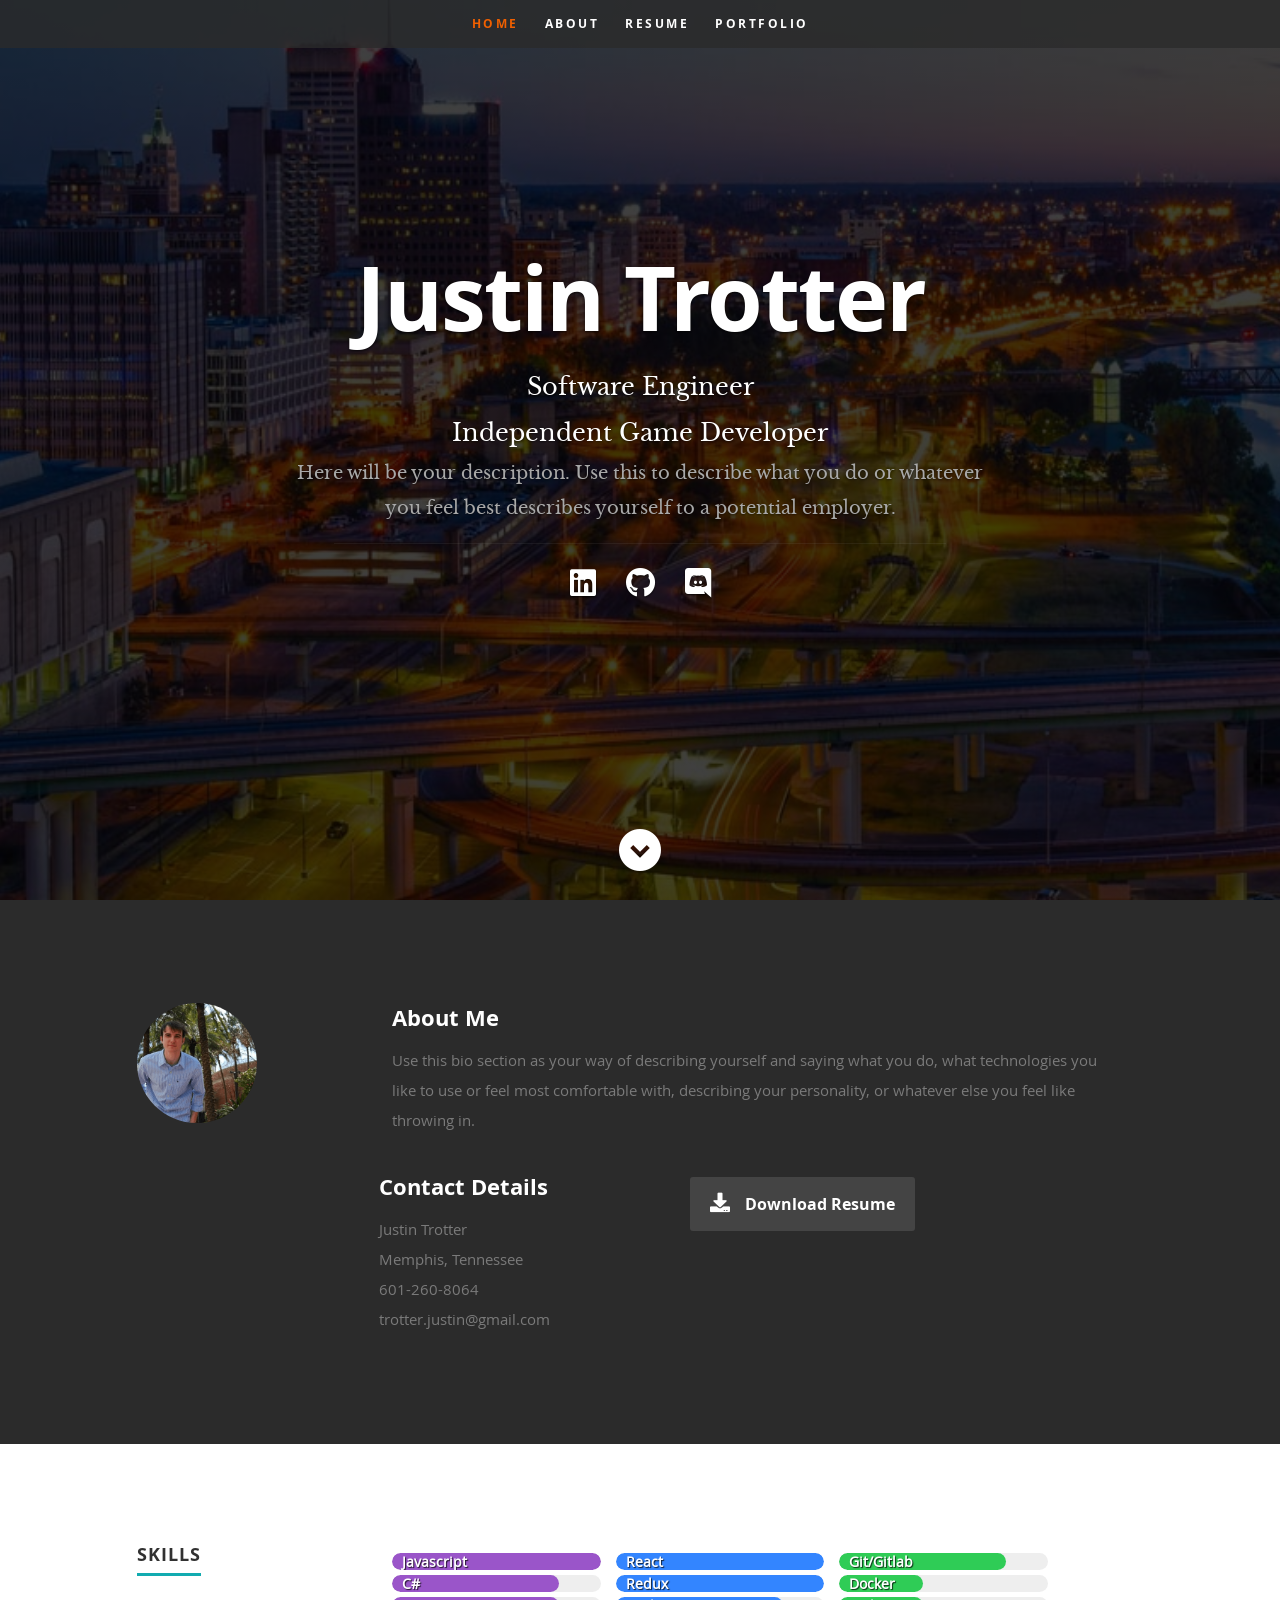
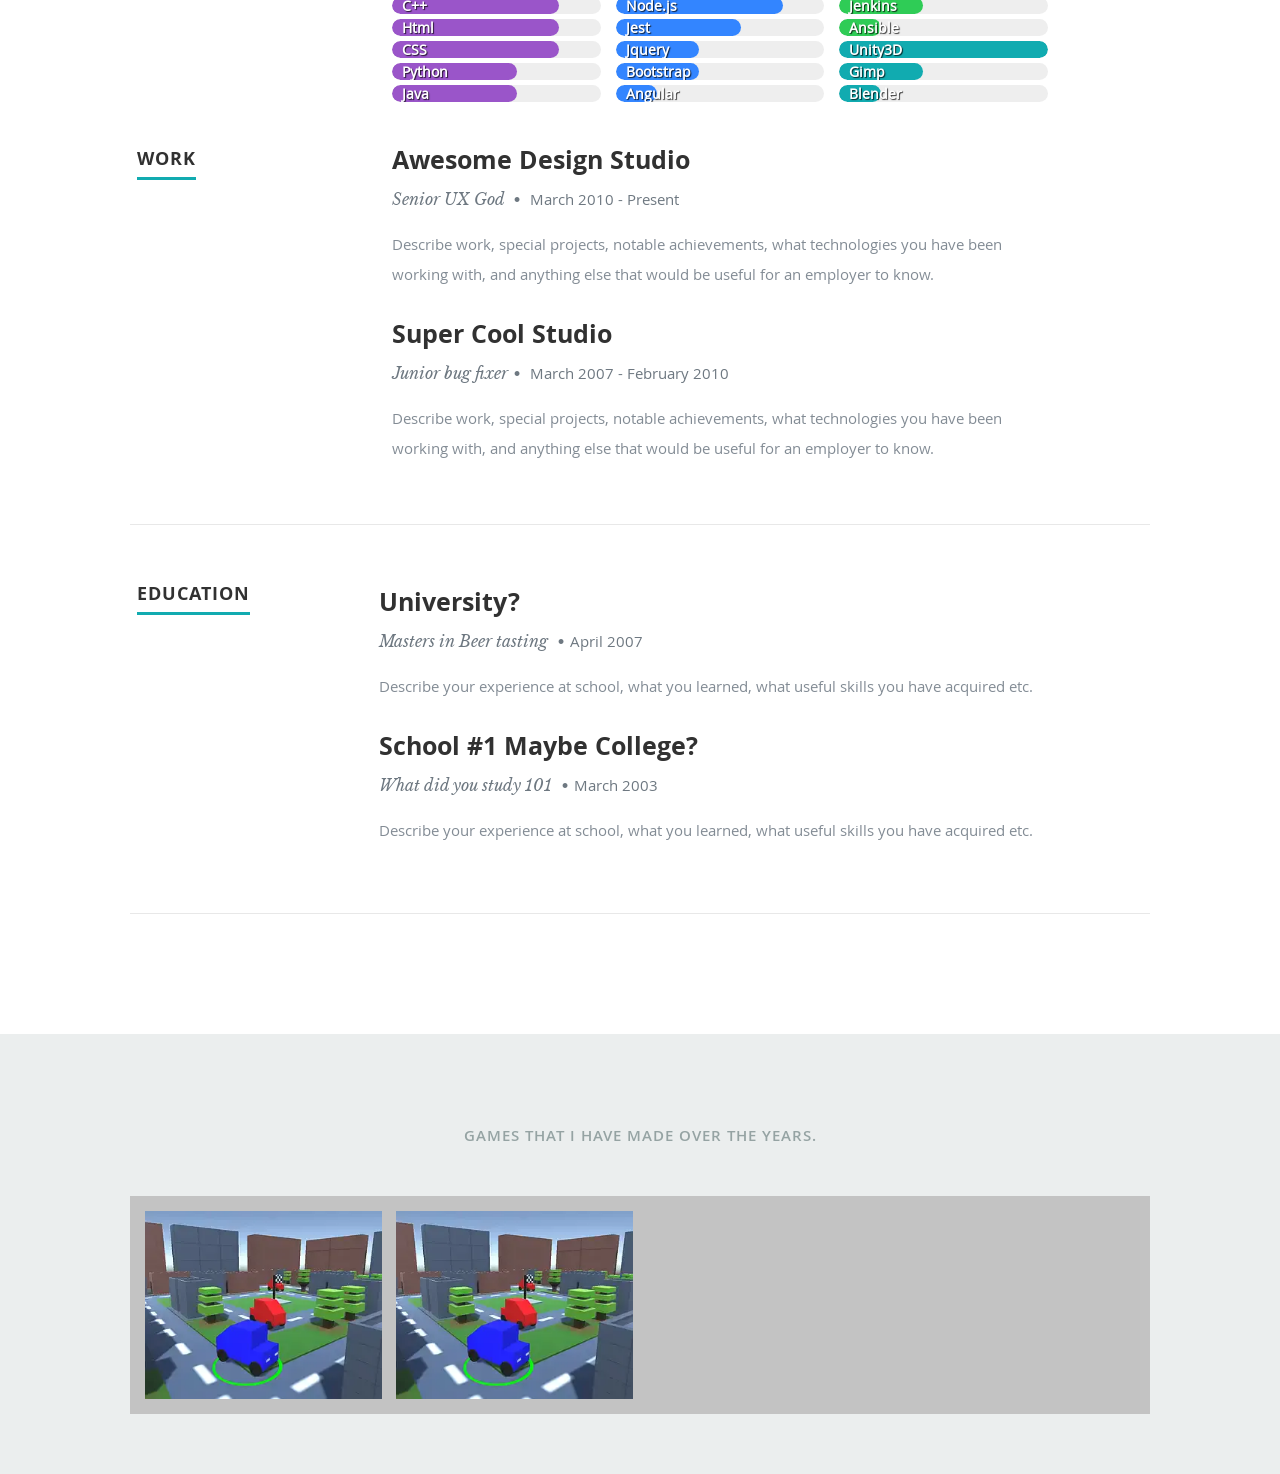
==== commit 7a9355a6: "trying to fix iphone background image" ====
--- a/home/index.html
+++ b/home/index.html
@@ -1,4 +1,4 @@
-<!DOCTYPE html><html><head><meta charSet="utf-8"/><meta http-equiv="x-ua-compatible" content="ie=edge"/><meta name="viewport" content="width=device-width, initial-scale=1, shrink-to-fit=no"/><style data-href="/styles.9e2a1dc0c04f2eecd2ce.css">@font-face{font-family:opensans-regular;src:url(/static/OpenSans-Regular-webfont-c4d82460ef260eb1589e73528cbfb257.eot);src:url(/static/OpenSans-Regular-webfont-c4d82460ef260eb1589e73528cbfb257.eot?#iefix) format("embedded-opentype"),url(/static/OpenSans-Regular-webfont-79515ad0788973c533405f7012dfeccd.woff) format("woff"),url(/static/OpenSans-Regular-webfont-488d5cc145299ba07b75495100419ee6.ttf) format("truetype"),url(/static/OpenSans-Regular-webfont-8185eb3059c46e4169ce107dfcf85950.svg#open_sansregular) format("svg");font-weight:400;font-style:normal}@font-face{font-family:opensans-italic;src:url(/static/OpenSans-Italic-webfont-43d5342998f3607bd61a8239e98b1160.eot);src:url(/static/OpenSans-Italic-webfont-43d5342998f3607bd61a8239e98b1160.eot?#iefix) format("embedded-opentype"),url(/static/OpenSans-Italic-webfont-f42641eed834f7b97a9499362c6c8855.woff) format("woff"),url(/static/OpenSans-Italic-webfont-de7ef31e6295902347c5c3643b2d82da.ttf) format("truetype"),url(/static/OpenSans-Italic-webfont-5b774c25787e0a52c013463c9e3c4219.svg#open_sansitalic) format("svg");font-weight:400;font-style:normal}@font-face{font-family:opensans-light;src:url(/static/OpenSans-Light-webfont-09e00aa7622ece30a0f1e06b55f66c2a.eot);src:url(/static/OpenSans-Light-webfont-09e00aa7622ece30a0f1e06b55f66c2a.eot?#iefix) format("embedded-opentype"),url(/static/OpenSans-Light-webfont-45b47f3e9c7d74b80f5c6e0a3c513b23.woff) format("woff"),url(/static/OpenSans-Light-webfont-2e98fc3ce85f31f63010b706259cb604.ttf) format("truetype"),url(/static/OpenSans-Light-webfont-8f04ed9aeb2185499068d84842b95aa1.svg#open_sanslight) format("svg");font-weight:400;font-style:normal}@font-face{font-family:opensans-light-italic;src:url(/static/OpenSans-LightItalic-webfont-550b5fda4a27cfedb7131b1a6e85e748.eot);src:url(/static/OpenSans-LightItalic-webfont-550b5fda4a27cfedb7131b1a6e85e748.eot?#iefix) format("embedded-opentype"),url(/static/OpenSans-LightItalic-webfont-b553da506077488bc65289e10841d527.woff) format("woff"),url(/static/OpenSans-LightItalic-webfont-1d22953c479914c2f801e08de666b0e8.ttf) format("truetype"),url(/static/OpenSans-LightItalic-webfont-fd6dd5fa10c5a74f0a767eeb695342f1.svg#open_sanslight_italic) format("svg");font-weight:400;font-style:normal}@font-face{font-family:opensans-semibold;src:url(/static/OpenSans-Semibold-webfont-f28eb362fb6afe946d822ee5451c2146.eot);src:url(/static/OpenSans-Semibold-webfont-f28eb362fb6afe946d822ee5451c2146.eot?#iefix) format("embedded-opentype"),url(/static/OpenSans-Semibold-webfont-697574b47bcfdd2c45e3e63c7380dd67.woff) format("woff"),url(/static/OpenSans-Semibold-webfont-b32acea6fd3c228b5059042c7ad21c55.ttf) format("truetype"),url(/static/OpenSans-Semibold-webfont-3f6b1eed8a0832d6f316fc26526348a8.svg#open_sanssemibold) format("svg");font-weight:400;font-style:normal}@font-face{font-family:opensans-semibold-italic;src:url(/static/OpenSans-SemiboldItalic-webfont-70bafcaaadad9e17b9c7784abbc6b1c2.eot);src:url(/static/OpenSans-SemiboldItalic-webfont-70bafcaaadad9e17b9c7784abbc6b1c2.eot?#iefix) format("embedded-opentype"),url(/static/OpenSans-SemiboldItalic-webfont-719f7321a8366f4ee609737026432113.woff) format("woff"),url(/static/OpenSans-SemiboldItalic-webfont-64f886b232962979e2eaf29d93108286.ttf) format("truetype"),url(/static/OpenSans-SemiboldItalic-webfont-70eb93d7ba2ad241180085a9a74b0b95.svg#open_sanssemibold_italic) format("svg");font-weight:400;font-style:normal}@font-face{font-family:opensans-bold;src:url(/static/OpenSans-Bold-webfont-1d9c7945c7bc7dd0909105119bfbc191.eot);src:url(/static/OpenSans-Bold-webfont-1d9c7945c7bc7dd0909105119bfbc191.eot?#iefix) format("embedded-opentype"),url(/static/OpenSans-Bold-webfont-2e90d5152ce92858b62ba053c7b9d2cb.woff) format("woff"),url(/static/OpenSans-Bold-webfont-76cc6be5d8a231dc012fef4bdb86f79c.ttf) format("truetype"),url(/static/OpenSans-Bold-webfont-93349923b5274a36ac93cb3168d09123.svg#open_sansbold) format("svg");font-weight:400;font-style:normal}@font-face{font-family:opensans-bold-italic;src:url(/static/OpenSans-BoldItalic-webfont-6218c213bb8cf22b25710da6f3a90e48.eot);src:url(/static/OpenSans-BoldItalic-webfont-6218c213bb8cf22b25710da6f3a90e48.eot?#iefix) format("embedded-opentype"),url(/static/OpenSans-BoldItalic-webfont-7657144ec477cd61ac4a5d1af3fa2d28.woff) format("woff"),url(/static/OpenSans-BoldItalic-webfont-b6690626036a7d6824632769305b1978.ttf) format("truetype"),url(/static/OpenSans-BoldItalic-webfont-2b4eeeaef53b3496a5cdf82803666ed7.svg#open_sansbold_italic) format("svg");font-weight:400;font-style:normal}@font-face{font-family:opensans-extrabold;src:url(/static/OpenSans-ExtraBold-webfont-56d9d42e23863ce0ee8e8c2e2f22843f.eot);src:url(/static/OpenSans-ExtraBold-webfont-56d9d42e23863ce0ee8e8c2e2f22843f.eot?#iefix) format("embedded-opentype"),url(/static/OpenSans-ExtraBold-webfont-6ad396399f4022ccd1616cf11d0985be.woff) format("woff"),url(/static/OpenSans-ExtraBold-webfont-12be067a6270759b4f861d64cc267166.ttf) format("truetype"),url(/static/OpenSans-ExtraBold-webfont-ea3c4697897bd7f1505facb7084c6ac3.svg#open_sansextrabold) format("svg");font-weight:400;font-style:normal}@font-face{font-family:opensans-extrabold-italic;src:url(/static/OpenSans-ExtraBoldItalic-webfont-ff3bedaecdec71c34b0ca85c3c495c2d.eot);src:url(/static/OpenSans-ExtraBoldItalic-webfont-ff3bedaecdec71c34b0ca85c3c495c2d.eot?#iefix) format("embedded-opentype"),url(/static/OpenSans-ExtraBoldItalic-webfont-042468300dab6f308592e15e02549c79.woff) format("woff"),url(/static/OpenSans-ExtraBoldItalic-webfont-5517d73acdc17143c21b0cffab4cfaa9.ttf) format("truetype"),url(/static/OpenSans-ExtraBoldItalic-webfont-6512fca9ff4dc029307018c17e4a2a9d.svg#open_sansextrabold_italic) format("svg");font-weight:400;font-style:normal}@font-face{font-family:librebaskerville-bold;src:url(/static/librebaskerville-bold-webfont-c49b3981651dfe7f281418762ba6ead9.eot);src:url(/static/librebaskerville-bold-webfont-c49b3981651dfe7f281418762ba6ead9.eot?#iefix) format("embedded-opentype"),url(/static/librebaskerville-bold-webfont-d1e41b59c942f200e2af5cd00a1c413c.woff) format("woff"),url(/static/librebaskerville-bold-webfont-e2a49a303079f1d0ef576591d806b1b4.ttf) format("truetype"),url(/static/librebaskerville-bold-webfont-6be4bfc9a081cb82910a1ac43eaee4c7.svg#libre_baskervillebold) format("svg");font-weight:400;font-style:normal}@font-face{font-family:librebaskerville-italic;src:url(/static/librebaskerville-italic-webfont-98770575e43bc5883a62f232c2fc5475.eot);src:url(/static/librebaskerville-italic-webfont-98770575e43bc5883a62f232c2fc5475.eot?#iefix) format("embedded-opentype"),url(/static/librebaskerville-italic-webfont-bfa5b7beba080b0c6af53ca5a255b37d.woff) format("woff"),url(/static/librebaskerville-italic-webfont-e145c25e7611072d1d1991eb12d61bda.ttf) format("truetype"),url(/static/librebaskerville-italic-webfont-8825a887e1d72aad739281fcc3eb83a6.svg#libre_baskervilleitalic) format("svg");font-weight:400;font-style:normal}@font-face{font-family:librebaskerville-regular;src:url(/static/librebaskerville-regular-webfont-84aa9cfe8f8c7a9a0ed814c1d54e6f87.eot);src:url(/static/librebaskerville-regular-webfont-84aa9cfe8f8c7a9a0ed814c1d54e6f87.eot?#iefix) format("embedded-opentype"),url(/static/librebaskerville-regular-webfont-d67a803b3388b5b73200e6eec553f6fe.woff) format("woff"),url(/static/librebaskerville-regular-webfont-eaf077e2e9d8c00e3348b03a7cac92fe.ttf) format("truetype"),url(/static/librebaskerville-regular-webfont-0417aa96d0b9b04ba4b3a5c3a2378ea7.svg#libre_baskervilleregular) format("svg");font-weight:400;font-style:normal}@media screen and (-webkit-min-device-pixel-ratio:0){@font-face{font-family:opensans-semibold;src:url(/static/OpenSans-Semibold-webfont-3f6b1eed8a0832d6f316fc26526348a8.svg#open_sanssemibold) format("svg")}@font-face{font-family:opensans-bold;src:url(/static/OpenSans-Bold-webfont-93349923b5274a36ac93cb3168d09123.svg#open_sansbold) format("svg")}}@font-face{font-family:fontello;src:url([data-uri]);src:url([data-uri]#iefix) format("embedded-opentype"),url([data-uri]) format("woff"),url([data-uri]) format("truetype"),url([data-uri]) format("svg");font-weight:400;font-style:normal}[class*=" icon-"]:before,[class^=icon-]:before{font-family:fontello;font-style:normal;font-weight:400;speak:none;display:inline-block;text-decoration:inherit;width:1em;margin-right:.2em;text-align:center;font-variant:normal;text-transform:none;line-height:1em;margin-left:.2em}.icon-mail-1:before{content:"\E807"}.icon-up-circle:before{content:"\E80C"}.icon-down-circle-1:before{content:"\E80D"}.icon-left-circle-1:before{content:"\E80E"}.icon-right-circle-1:before{content:"\E80F"}.icon-up-circle-1:before{content:"\E810"}.icon-mail-2:before{content:"\E805"}.icon-mail:before{content:"\E806"}.icon-plus:before{content:"\E808"}.icon-left-open:before{content:"\E801"}.icon-right-open:before{content:"\E802"}.icon-up-open:before{content:"\E803"}.icon-down-circle:before{content:"\E809"}.icon-left-circle:before{content:"\E80A"}.icon-right-circle:before{content:"\E80B"}.icon-down-open:before{content:"\E800"}
+<!DOCTYPE html><html><head><meta charSet="utf-8"/><meta http-equiv="x-ua-compatible" content="ie=edge"/><meta name="viewport" content="width=device-width, initial-scale=1, shrink-to-fit=no"/><style data-href="/styles.9fe09c0d4a746f38692d.css">@font-face{font-family:opensans-regular;src:url(/static/OpenSans-Regular-webfont-c4d82460ef260eb1589e73528cbfb257.eot);src:url(/static/OpenSans-Regular-webfont-c4d82460ef260eb1589e73528cbfb257.eot?#iefix) format("embedded-opentype"),url(/static/OpenSans-Regular-webfont-79515ad0788973c533405f7012dfeccd.woff) format("woff"),url(/static/OpenSans-Regular-webfont-488d5cc145299ba07b75495100419ee6.ttf) format("truetype"),url(/static/OpenSans-Regular-webfont-8185eb3059c46e4169ce107dfcf85950.svg#open_sansregular) format("svg");font-weight:400;font-style:normal}@font-face{font-family:opensans-italic;src:url(/static/OpenSans-Italic-webfont-43d5342998f3607bd61a8239e98b1160.eot);src:url(/static/OpenSans-Italic-webfont-43d5342998f3607bd61a8239e98b1160.eot?#iefix) format("embedded-opentype"),url(/static/OpenSans-Italic-webfont-f42641eed834f7b97a9499362c6c8855.woff) format("woff"),url(/static/OpenSans-Italic-webfont-de7ef31e6295902347c5c3643b2d82da.ttf) format("truetype"),url(/static/OpenSans-Italic-webfont-5b774c25787e0a52c013463c9e3c4219.svg#open_sansitalic) format("svg");font-weight:400;font-style:normal}@font-face{font-family:opensans-light;src:url(/static/OpenSans-Light-webfont-09e00aa7622ece30a0f1e06b55f66c2a.eot);src:url(/static/OpenSans-Light-webfont-09e00aa7622ece30a0f1e06b55f66c2a.eot?#iefix) format("embedded-opentype"),url(/static/OpenSans-Light-webfont-45b47f3e9c7d74b80f5c6e0a3c513b23.woff) format("woff"),url(/static/OpenSans-Light-webfont-2e98fc3ce85f31f63010b706259cb604.ttf) format("truetype"),url(/static/OpenSans-Light-webfont-8f04ed9aeb2185499068d84842b95aa1.svg#open_sanslight) format("svg");font-weight:400;font-style:normal}@font-face{font-family:opensans-light-italic;src:url(/static/OpenSans-LightItalic-webfont-550b5fda4a27cfedb7131b1a6e85e748.eot);src:url(/static/OpenSans-LightItalic-webfont-550b5fda4a27cfedb7131b1a6e85e748.eot?#iefix) format("embedded-opentype"),url(/static/OpenSans-LightItalic-webfont-b553da506077488bc65289e10841d527.woff) format("woff"),url(/static/OpenSans-LightItalic-webfont-1d22953c479914c2f801e08de666b0e8.ttf) format("truetype"),url(/static/OpenSans-LightItalic-webfont-fd6dd5fa10c5a74f0a767eeb695342f1.svg#open_sanslight_italic) format("svg");font-weight:400;font-style:normal}@font-face{font-family:opensans-semibold;src:url(/static/OpenSans-Semibold-webfont-f28eb362fb6afe946d822ee5451c2146.eot);src:url(/static/OpenSans-Semibold-webfont-f28eb362fb6afe946d822ee5451c2146.eot?#iefix) format("embedded-opentype"),url(/static/OpenSans-Semibold-webfont-697574b47bcfdd2c45e3e63c7380dd67.woff) format("woff"),url(/static/OpenSans-Semibold-webfont-b32acea6fd3c228b5059042c7ad21c55.ttf) format("truetype"),url(/static/OpenSans-Semibold-webfont-3f6b1eed8a0832d6f316fc26526348a8.svg#open_sanssemibold) format("svg");font-weight:400;font-style:normal}@font-face{font-family:opensans-semibold-italic;src:url(/static/OpenSans-SemiboldItalic-webfont-70bafcaaadad9e17b9c7784abbc6b1c2.eot);src:url(/static/OpenSans-SemiboldItalic-webfont-70bafcaaadad9e17b9c7784abbc6b1c2.eot?#iefix) format("embedded-opentype"),url(/static/OpenSans-SemiboldItalic-webfont-719f7321a8366f4ee609737026432113.woff) format("woff"),url(/static/OpenSans-SemiboldItalic-webfont-64f886b232962979e2eaf29d93108286.ttf) format("truetype"),url(/static/OpenSans-SemiboldItalic-webfont-70eb93d7ba2ad241180085a9a74b0b95.svg#open_sanssemibold_italic) format("svg");font-weight:400;font-style:normal}@font-face{font-family:opensans-bold;src:url(/static/OpenSans-Bold-webfont-1d9c7945c7bc7dd0909105119bfbc191.eot);src:url(/static/OpenSans-Bold-webfont-1d9c7945c7bc7dd0909105119bfbc191.eot?#iefix) format("embedded-opentype"),url(/static/OpenSans-Bold-webfont-2e90d5152ce92858b62ba053c7b9d2cb.woff) format("woff"),url(/static/OpenSans-Bold-webfont-76cc6be5d8a231dc012fef4bdb86f79c.ttf) format("truetype"),url(/static/OpenSans-Bold-webfont-93349923b5274a36ac93cb3168d09123.svg#open_sansbold) format("svg");font-weight:400;font-style:normal}@font-face{font-family:opensans-bold-italic;src:url(/static/OpenSans-BoldItalic-webfont-6218c213bb8cf22b25710da6f3a90e48.eot);src:url(/static/OpenSans-BoldItalic-webfont-6218c213bb8cf22b25710da6f3a90e48.eot?#iefix) format("embedded-opentype"),url(/static/OpenSans-BoldItalic-webfont-7657144ec477cd61ac4a5d1af3fa2d28.woff) format("woff"),url(/static/OpenSans-BoldItalic-webfont-b6690626036a7d6824632769305b1978.ttf) format("truetype"),url(/static/OpenSans-BoldItalic-webfont-2b4eeeaef53b3496a5cdf82803666ed7.svg#open_sansbold_italic) format("svg");font-weight:400;font-style:normal}@font-face{font-family:opensans-extrabold;src:url(/static/OpenSans-ExtraBold-webfont-56d9d42e23863ce0ee8e8c2e2f22843f.eot);src:url(/static/OpenSans-ExtraBold-webfont-56d9d42e23863ce0ee8e8c2e2f22843f.eot?#iefix) format("embedded-opentype"),url(/static/OpenSans-ExtraBold-webfont-6ad396399f4022ccd1616cf11d0985be.woff) format("woff"),url(/static/OpenSans-ExtraBold-webfont-12be067a6270759b4f861d64cc267166.ttf) format("truetype"),url(/static/OpenSans-ExtraBold-webfont-ea3c4697897bd7f1505facb7084c6ac3.svg#open_sansextrabold) format("svg");font-weight:400;font-style:normal}@font-face{font-family:opensans-extrabold-italic;src:url(/static/OpenSans-ExtraBoldItalic-webfont-ff3bedaecdec71c34b0ca85c3c495c2d.eot);src:url(/static/OpenSans-ExtraBoldItalic-webfont-ff3bedaecdec71c34b0ca85c3c495c2d.eot?#iefix) format("embedded-opentype"),url(/static/OpenSans-ExtraBoldItalic-webfont-042468300dab6f308592e15e02549c79.woff) format("woff"),url(/static/OpenSans-ExtraBoldItalic-webfont-5517d73acdc17143c21b0cffab4cfaa9.ttf) format("truetype"),url(/static/OpenSans-ExtraBoldItalic-webfont-6512fca9ff4dc029307018c17e4a2a9d.svg#open_sansextrabold_italic) format("svg");font-weight:400;font-style:normal}@font-face{font-family:librebaskerville-bold;src:url(/static/librebaskerville-bold-webfont-c49b3981651dfe7f281418762ba6ead9.eot);src:url(/static/librebaskerville-bold-webfont-c49b3981651dfe7f281418762ba6ead9.eot?#iefix) format("embedded-opentype"),url(/static/librebaskerville-bold-webfont-d1e41b59c942f200e2af5cd00a1c413c.woff) format("woff"),url(/static/librebaskerville-bold-webfont-e2a49a303079f1d0ef576591d806b1b4.ttf) format("truetype"),url(/static/librebaskerville-bold-webfont-6be4bfc9a081cb82910a1ac43eaee4c7.svg#libre_baskervillebold) format("svg");font-weight:400;font-style:normal}@font-face{font-family:librebaskerville-italic;src:url(/static/librebaskerville-italic-webfont-98770575e43bc5883a62f232c2fc5475.eot);src:url(/static/librebaskerville-italic-webfont-98770575e43bc5883a62f232c2fc5475.eot?#iefix) format("embedded-opentype"),url(/static/librebaskerville-italic-webfont-bfa5b7beba080b0c6af53ca5a255b37d.woff) format("woff"),url(/static/librebaskerville-italic-webfont-e145c25e7611072d1d1991eb12d61bda.ttf) format("truetype"),url(/static/librebaskerville-italic-webfont-8825a887e1d72aad739281fcc3eb83a6.svg#libre_baskervilleitalic) format("svg");font-weight:400;font-style:normal}@font-face{font-family:librebaskerville-regular;src:url(/static/librebaskerville-regular-webfont-84aa9cfe8f8c7a9a0ed814c1d54e6f87.eot);src:url(/static/librebaskerville-regular-webfont-84aa9cfe8f8c7a9a0ed814c1d54e6f87.eot?#iefix) format("embedded-opentype"),url(/static/librebaskerville-regular-webfont-d67a803b3388b5b73200e6eec553f6fe.woff) format("woff"),url(/static/librebaskerville-regular-webfont-eaf077e2e9d8c00e3348b03a7cac92fe.ttf) format("truetype"),url(/static/librebaskerville-regular-webfont-0417aa96d0b9b04ba4b3a5c3a2378ea7.svg#libre_baskervilleregular) format("svg");font-weight:400;font-style:normal}@media screen and (-webkit-min-device-pixel-ratio:0){@font-face{font-family:opensans-semibold;src:url(/static/OpenSans-Semibold-webfont-3f6b1eed8a0832d6f316fc26526348a8.svg#open_sanssemibold) format("svg")}@font-face{font-family:opensans-bold;src:url(/static/OpenSans-Bold-webfont-93349923b5274a36ac93cb3168d09123.svg#open_sansbold) format("svg")}}@font-face{font-family:fontello;src:url([data-uri]);src:url([data-uri]#iefix) format("embedded-opentype"),url([data-uri]) format("woff"),url([data-uri]) format("truetype"),url([data-uri]) format("svg");font-weight:400;font-style:normal}[class*=" icon-"]:before,[class^=icon-]:before{font-family:fontello;font-style:normal;font-weight:400;speak:none;display:inline-block;text-decoration:inherit;width:1em;margin-right:.2em;text-align:center;font-variant:normal;text-transform:none;line-height:1em;margin-left:.2em}.icon-mail-1:before{content:"\E807"}.icon-up-circle:before{content:"\E80C"}.icon-down-circle-1:before{content:"\E80D"}.icon-left-circle-1:before{content:"\E80E"}.icon-right-circle-1:before{content:"\E80F"}.icon-up-circle-1:before{content:"\E810"}.icon-mail-2:before{content:"\E805"}.icon-mail:before{content:"\E806"}.icon-plus:before{content:"\E808"}.icon-left-open:before{content:"\E801"}.icon-right-open:before{content:"\E802"}.icon-up-open:before{content:"\E803"}.icon-down-circle:before{content:"\E809"}.icon-left-circle:before{content:"\E80A"}.icon-right-circle:before{content:"\E80B"}.icon-down-open:before{content:"\E800"}
 /*!
  * Font Awesome Free 5.12.1 by @fontawesome - https://fontawesome.com
  * License - https://fontawesome.com/license/free (Icons: CC BY 4.0, Fonts: SIL OFL 1.1, Code: MIT License)
@@ -10,7 +10,7 @@
 /*!
  * Font Awesome Free 5.12.1 by @fontawesome - https://fontawesome.com
  * License - https://fontawesome.com/license/free (Icons: CC BY 4.0, Fonts: SIL OFL 1.1, Code: MIT License)
- */@font-face{font-family:Font Awesome\ 5 Free;font-style:normal;font-weight:900;font-display:auto;src:url(/static/fa-solid-900-89e02bae13c9131c7468b1e729339ac1.eot);src:url(/static/fa-solid-900-89e02bae13c9131c7468b1e729339ac1.eot?#iefix) format("embedded-opentype"),url(/static/fa-solid-900-55eb2a60e8181f0e68b558c991973bf0.woff2) format("woff2"),url(/static/fa-solid-900-cdfec5cf5e9840889790bcf2c4042583.woff) format("woff"),url(/static/fa-solid-900-75f38a159982b6bd1704891332d95fa7.ttf) format("truetype"),url(/static/fa-solid-900-0724bb8b89ab6b8b9b7df917b17be0b7.svg#fontawesome) format("svg")}.fa,.fas{font-family:Font Awesome\ 5 Free;font-weight:900}abbr,address,article,aside,audio,b,blockquote,body,canvas,caption,cite,code,dd,del,details,dfn,div,dl,dt,em,fieldset,figcaption,figure,footer,form,h1,h2,h3,h4,h5,h6,header,hgroup,html,i,iframe,img,ins,kbd,label,legend,li,mark,menu,nav,object,ol,p,pre,q,samp,section,small,span,strong,sub,summary,sup,table,tbody,td,tfoot,th,thead,time,tr,ul,var,video{margin:0;padding:0;border:0;outline:0;font-size:100%;vertical-align:baseline;background:transparent}article,aside,details,figcaption,figure,footer,header,hgroup,menu,nav,section{display:block}audio,canvas,video{display:inline-block}audio:not([controls]){display:none;height:0}[hidden]{display:none}code,kbd,pre,samp{font-family:monospace,serif;font-size:1em}pre{white-space:pre;white-space:pre-wrap;word-wrap:break-word}blockquote:after,blockquote:before,q:after,q:before{content:"";content:none}ins{background-color:#ff9;color:#000;text-decoration:none}mark{background-color:#a7f4f6;color:#555}del{text-decoration:line-through}abbr[title],dfn[title]{border-bottom:1px dotted;cursor:help}table{border-collapse:collapse;border-spacing:0}*,:after,:before{box-sizing:border-box}html{font-size:62.5%}body,html{-webkit-font-smoothing:antialiased}body{background:#fff;font-family:opensans-regular,sans-serif;font-weight:400;font-size:15px;line-height:30px;color:#838c95;-webkit-text-size-adjust:100%}h1,h2,h3,h4,h5,h6{color:#313131;font-family:opensans-bold,sans-serif;font-weight:400}h1 a,h2 a,h3 a,h4 a,h5 a,h6 a{font-weight:inherit}h1{font-size:38px;line-height:42px;margin-bottom:12px;letter-spacing:-1px}h2{font-size:28px;line-height:36px;margin-bottom:6px}h3{font-size:22px;margin-bottom:12px}h3,h4{line-height:30px}h4{font-size:20px;margin-bottom:6px}h5{font-size:18px}h5,h6{line-height:30px}h6{font-size:14px}p{margin:0 0 30px}p img{margin:0}p.lead{font:19px/36px opensans-light,sans-serif;margin-bottom:18px}em{font:15px/30px opensans-italic,sans-serif}b,strong{font:15px/30px opensans-bold,sans-serif}small{font-size:11px;line-height:inherit}blockquote{margin:30px 0;padding-left:40px;position:relative}blockquote:before{content:"\201C";opacity:.45;font-size:80px;line-height:0;margin:0;font-family:arial,sans-serif;position:absolute;top:30px;left:0}blockquote p{font-family:librebaskerville-italic,serif;padding:0;font-size:18px;line-height:36px}blockquote cite{display:block;font-size:12px;font-style:normal;line-height:18px}blockquote cite:before{content:"\2014    "}blockquote cite a,blockquote cite a:visited{color:#8b9798;border:none}.pull-quote{position:relative;padding:18px 30px 18px 0}.pull-quote:after,.pull-quote:before{height:1em;opacity:.45;position:absolute;font-size:80px;font-family:Arial,Sans-Serif}.pull-quote:before{content:"\201C";top:33px;left:0}.pull-quote:after{content:"\201D";bottom:-33px;right:0}.pull-quote blockquote{margin:0}.pull-quote blockquote:before{content:none}abbr{font-family:opensans-bold,sans-serif;font-variant:small-caps;text-transform:lowercase;letter-spacing:.5px;color:grey}abbr:hover{cursor:help}.drop-cap:first-letter{float:left;margin:0;padding:14px 6px 0 0;font-size:84px;font-family:opensans-bold,sans-serif;line-height:60px;text-indent:0;background:transparent;color:inherit}hr{border:solid #e3e3e3;border-width:1px 0 0;clear:both;margin:11px 0 30px;height:0}a,a:visited{text-decoration:none;outline:0;color:#11abb0;-webkit-transition:color .3s ease-in-out;transition:color .3s ease-in-out}a:focus,a:hover{color:#313131}p a,p a:visited{line-height:inherit}ol,ul{margin-bottom:24px;margin-top:12px}ul{list-style:none outside}ol{list-style:decimal}ol,ul.circle,ul.disc,ul.square{margin-left:30px}ul.square{list-style:square outside}ul.circle{list-style:circle outside}ul.disc{list-style:disc outside}ol ol,ol ul,ul ol,ul ul{margin:6px 0 6px 30px}ol ol li,ol ul li,ul ol li,ul ul li{margin-bottom:6px}li{line-height:18px;margin-bottom:12px}.stats-tabs{padding:0;margin:24px 0}.stats-tabs li{display:inline-block;margin:0 10px 18px 0;padding:0 10px 0 0;border-right:1px solid #ccc}.stats-tabs li:last-child{margin:0;padding:0;border:none}.stats-tabs li a{display:inline-block;font-size:22px;font-family:opensans-bold,sans-serif;border:none;color:#313131}.stats-tabs li a:hover{color:#11abb0}.stats-tabs li a b{display:block;margin:6px 0 0;font-size:13px;font-family:opensans-regular,sans-serif;color:#8b9798}dl{margin:12px 0}dt{margin:0;color:#11abb0}dd{margin:0 0 0 20px}.lining dd,.lining dt{display:inline;margin:0}.lining dd+dt:before,.lining dt+dt:before{content:"\A";white-space:pre}.lining dd+dd:before{content:", "}.lining dd:before{content:": ";margin-left:-.2em}.dictionary-style dt{display:inline;counter-reset:definitions}.dictionary-style dt+dt:before{content:", ";margin-left:-.2em}.dictionary-style dd{display:block;counter-increment:definitions}.dictionary-style dd:before{content:counter(definitions,decimal) ". "}.pagination{margin:36px auto;text-align:center}.pagination ul li{display:inline-block;margin:0;padding:0}.pagination .page-numbers{font:15px/18px opensans-bold,sans-serif;display:inline-block;padding:6px 10px;margin-right:3px;margin-bottom:6px;color:#6e757c;background-color:#e6e8eb;-webkit-transition:all .2s ease-in-out;transition:all .2s ease-in-out;border-radius:3px}.pagination .page-numbers:hover{background:#838a91;color:#fff}.pagination .current,.pagination .current:hover{background-color:#11abb0;color:#fff}.pagination .inactive,.pagination .inactive:hover{background-color:#e6e8eb;color:#a9adb2}img{max-width:100%;height:auto}img.pull-right{margin:12px 0 0 18px}img.pull-left{margin:12px 18px 0 0}.button,.button:visited,button,input[type=button],input[type=reset],input[type=submit]{font:16px/30px opensans-bold,sans-serif;background:#11abb0;display:inline-block;text-decoration:none;letter-spacing:0;color:#fff;padding:12px 20px;margin-bottom:18px;border:none;cursor:pointer;height:auto;-webkit-transition:all .2s ease-in-out;transition:all .2s ease-in-out;border-radius:3px}.button:active,.button:hover,button:active,button:hover,input[type=button]:active,input[type=button]:hover,input[type=reset]:active,input[type=reset]:hover,input[type=submit]:active,input[type=submit]:hover{background:#3d4145;color:#fff}.button.full-width,button.full-width,input[type=button].full-width,input[type=reset].full-width,input[type=submit].full-width{width:100%;padding-left:0!important;padding-right:0!important;text-align:center}button::-moz-focus-inner,input::-moz-focus-inner{border:0;padding:0}fieldset,form{margin-bottom:24px}input[type=email],input[type=password],input[type=text],select,textarea{display:block;padding:18px 15px;margin:0 0 24px;border:0;outline:none;min-width:225px;max-width:100%;font-size:15px;line-height:24px;color:#647373;background:#d3d9d9}input[type=email]:focus,input[type=password]:focus,input[type=text]:focus,textarea:focus{color:#b3b7bc;background-color:#3d4145}textarea{min-height:220px}label,legend{font:16px/24px opensans-bold,sans-serif;margin:12px 0;color:#3d4145;display:block}label span,legend span{color:#8b9798;font:14px/24px opensans-regular,sans-serif}input[type=checkbox],input[type=radio]{font-size:15px;color:#737373}input[type=checkbox]{display:inline}.row{width:96%;max-width:1020px;margin:0 auto}.ie .row{width:1000px}.narrow .row{max-width:980px}.row .row{width:auto;max-width:none;margin:0 -20px}.row:after,.row:before{content:" ";display:table}.row:after{clear:both}.column,.columns{position:relative;padding:7px;min-height:1px;float:left}.column.centered,.columns.centered{float:none;margin:0 auto}.column.collapsed,.columns.collapsed,.row.collapsed>.column,.row.collapsed>.columns{padding:0}[class*=column]+[class*=column].end,[class*=column]+[class*=column]:last-child{float:right}.row .one{width:8.33333%}.row .two{width:16.66667%}.row .three{width:25%}.row .four{width:33.33333%}.row .five{width:41.66667%}.row .six{width:50%}.row .seven{width:58.33333%}.row .eight{width:66.66667%}.row .nine{width:75%}.row .ten{width:83.33333%}.row .eleven{width:91.66667%}.row .twelve{width:100%}.row .offset-1{margin-left:8.33333%}.row .offset-2{margin-left:16.66667%}.row .offset-3{margin-left:25%}.row .offset-4{margin-left:33.33333%}.row .offset-5{margin-left:41.66667%}.row .offset-6{margin-left:50%}.row .offset-7{margin-left:58.33333%}.row .offset-8{margin-left:66.66667%}.row .offset-9{margin-left:75%}.row .offset-10{margin-left:83.33333%}.row .offset-11{margin-left:91.66667%}.row .push-1{left:8.33333%}.row .pull-1{right:8.33333%}.row .push-2{left:16.66667%}.row .pull-2{right:16.66667%}.row .push-3{left:25%}.row .pull-3{right:25%}.row .push-4{left:33.33333%}.row .pull-4{right:33.33333%}.row .push-5{left:41.66667%}.row .pull-5{right:41.66667%}.row .push-6{left:50%}.row .pull-6{right:50%}.row .push-7{left:58.33333%}.row .pull-7{right:58.33333%}.row .push-8{left:66.66667%}.row .pull-8{right:66.66667%}.row .push-9{left:75%}.row .pull-9{right:75%}.row .push-10{left:83.33333%}.row .pull-10{right:83.33333%}.row .push-11{left:91.66667%}.row .pull-11{right:91.66667%}.bgrid-sixths [class*=column]{width:16.66667%}.bgrid-quarters [class*=column]{width:25%}.bgrid-thirds [class*=column]{width:33.33333%}.bgrid-halves [class*=column]{width:50%}[class*=bgrid] [class*=column]+[class*=column]:last-child{float:left}.first{clear:left}.s-first{clear:none}@media only screen and (max-width:900px){.s-bgrid-sixths [class*=column]{width:16.66667%}.s-bgrid-quarters [class*=column]{width:25%}.s-bgrid-thirds [class*=column]{width:33.33333%}.s-bgrid-halves [class*=column]{width:50%}.first{clear:none}.s-first{clear:left}}@media only screen and (max-width:767px){.row{width:460px;margin:0 auto;padding:0}.column,.columns{width:auto!important;float:none;margin-left:0;margin-right:0;padding:0 30px}.row .row{width:auto;max-width:none;margin:0 -30px}[class*=bgrid] [class*=column]+[class*=column]:last-child,[class*=column]+[class*=column]:last-child{float:none}.row .offset-1,.row .offset-2,.row .offset-3,.row .offset-4,.row .offset-5,.row .offset-6,.row .offset-7,.row .offset-8,.row .offset-9,.row .offset-10,.row .offset-11{margin-left:0}}@media only screen and (max-width:460px){.row{width:auto}}@media screen and (min-width:1200px){.wide .row{max-width:1180px}}.cf:after,.cf:before{content:" ";display:table}.cf:after{clear:both}.remove-bottom{margin-bottom:0!important}.half-bottom{margin-bottom:12px!important}.add-bottom{margin-bottom:24px!important}.no-border{border:none}.text-center{text-align:center!important}.text-left{text-align:left!important}.text-right{text-align:right!important}.pull-left{float:left!important}.pull-right{float:right!important}.align-center{margin-left:auto!important;margin-right:auto!important;text-align:center!important}body{background:#0f0f0f}@-webkit-keyframes animatedBackground{0%{background-position:0 0}50%{background-position:100% 0}to{background-position:0 0}}@keyframes animatedBackground{0%{background-position:0 0}50%{background-position:100% 0}to{background-position:0 0}}header{position:relative;height:100vh;min-height:500px;width:100%;background:-webkit-gradient(linear,left top,left bottom,from(rgba(0,0,0,.75)),to(rgba(0,0,0,.75))),url(/static/memphis-87394e4bcbf49e6a85c7a90dc72177ef.jpg) no-repeat 50% fixed;background:linear-gradient(rgba(0,0,0,.75),rgba(0,0,0,.75)),url(/static/memphis-87394e4bcbf49e6a85c7a90dc72177ef.jpg) no-repeat 50% fixed;background-size:cover!important;-webkit-background-size:cover!important;text-align:center;overflow:hidden;-webkit-animation:animatedBackground 120s linear infinite;animation:animatedBackground 120s linear infinite}header:before{content:"";height:100%}header .banner,header:before{display:inline-block;vertical-align:middle}header .banner{margin:0 auto;width:85%;padding-bottom:30px;text-align:center;-webkit-filter:brightness(100%);filter:brightness(100%)}header .banner-text{width:100%}header .banner-text h1{font:90px/1.1em opensans-bold,sans-serif;color:#fff;letter-spacing:-2px;margin:0 auto 18px;text-shadow:0 1px 3px rgba(0,0,0,.8)}header .banner-text h2{font:24px/1.9em librebaskerville-regular,serif;color:#a8a8a8;margin:0 auto;width:70%;text-shadow:0 1px 2px rgba(0,0,0,.5)}header .banner-text h2 a,header .banner-text h2 span{color:#fff}header .banner-text h3{font:18px/1.9em librebaskerville-regular,serif;color:#a8a8a8;margin:0 auto;width:70%;text-shadow:0 1px 2px rgba(0,0,0,.5)}header .banner-text h3 a,header .banner-text h3 span{color:#fff}header .banner-text hr{width:60%;margin:18px auto 24px;border-color:#2f2d2e;border-color:hsla(0,0%,58.8%,.1)}header .social{margin:24px 0;padding:0;font-size:30px;text-shadow:0 1px 2px rgba(0,0,0,.8)}header .social li{display:inline-block;margin:0 15px;padding:0}header .social li a{color:#fff}header .social li a:hover{color:#11abb0}header .scrolldown a{position:absolute;bottom:30px;left:50%;margin-left:-29px;display:block;height:42px;width:42px;font-size:42px;line-height:42px;color:#fff;border-radius:100%;-webkit-transition:all .3s ease-in-out;transition:all .3s ease-in-out}header .scrolldown a:hover{color:#11abb0}#nav-wrap a,#nav-wrap li,#nav-wrap ul{margin:0;padding:0;border:none;outline:none}#nav-wrap{font:12px opensans-bold,sans-serif;width:100%;text-transform:uppercase;letter-spacing:2.5px;margin:0 auto;z-index:100;position:fixed;left:0;top:0;background:rgba(43,43,43,.8)}.opaque{background-color:#333}#nav-wrap>a.mobile-btn{display:none}ul#nav{min-height:48px;width:auto;text-align:center}ul#nav li{position:relative;list-style:none;height:48px;display:inline-block}ul#nav li a{display:inline-block;padding:8px 13px;line-height:32px;text-decoration:none;text-align:left;color:#fff;-webkit-transition:color .2s ease-in-out;transition:color .2s ease-in-out}ul#nav li a:active{background-color:transparent!important}ul#nav li.current a{color:#f06000}#about{background:#2b2b2b;padding-top:96px;padding-bottom:66px;overflow:hidden}#about a,#about a:visited{color:#fff}#about a:focus,#about a:hover{color:#11abb0}#about h2{font:22px/30px opensans-bold,sans-serif;color:#fff;margin-bottom:12px}#about p{line-height:30px;color:#7a7a7a}#about .profile-pic{position:relative;width:120px;height:120px;border-radius:100%;-o-object-fit:cover;object-fit:cover;-o-object-position:left;object-position:left}#about .contact-details{width:41.66667%}#about .download{width:58.33333%;padding-top:6px}#about .main-col{padding-right:5%}#about .download .button{margin-top:6px;background:#444}#about .download .button:hover{background:#fff;color:#2b2b2b}#about .download .button i{margin-right:15px;font-size:20px}#resume{background:#fff;padding-top:90px;padding-bottom:72px;overflow:hidden}#resume a,#resume a:visited{color:#11abb0}#resume a:focus,#resume a:hover{color:#313131}#resume h1{font:18px/24px opensans-bold,sans-serif;text-transform:uppercase;letter-spacing:1px}#resume h1 span{border-bottom:3px solid #11abb0;padding-bottom:6px}#resume h3{font:25px/30px opensans-bold,sans-serif}#resume .header-col{padding-top:9px}#resume .main-col{padding-right:10%}.education,.work{margin-bottom:48px;padding-bottom:24px;border-bottom:1px solid #e8e8e8}#resume .info{font:16px/24px librebaskerville-italic,serif;color:#6e7881;margin-bottom:18px;margin-top:9px}#resume .info span{margin-right:5px;margin-left:5px}#resume .date{font:15px/24px opensans-regular,sans-serif;margin-top:6px}.skills{column-count:3;-webkit-columns:3;-moz-columns:3}@keyframes load{0%{width:0}}@-webkit-keyframes load{0%{width:0}}.bar{height:17px;line-height:15px;background-color:#eee;border-radius:15px;margin-bottom:5px;font-size:14px;color:#fff;font-weight:700;text-shadow:1px 1px 1px rgba(0,0,0,.75);text-align:left;overflow:hidden}.bar:before{content:attr(data-skill);background-color:#9a55c9;display:inline-block;border-radius:inherit;padding:1px 1px 1px 10px;animation:load 2s 0s;-webkit-animation:load 2s 0s;-moz-animation:load 2s 0s;-o-animation:load 2s 0s}.bar.tool:before{background-color:#3385ff}.bar.devops:before{background-color:#2fcc56}.bar.gamedev:before{background-color:#11abb0}.bar.learning:before{width:20%}.bar.basic:before{width:40%}.bar.intermediate:before{width:60%}.bar.advanced:before{width:80%}.bar.expert:before{width:100%}#portfolio{background:#ebeeee;padding-top:90px;padding-bottom:60px}#portfolio h1{font:15px/24px opensans-semibold,sans-serif;text-transform:uppercase;letter-spacing:1px;text-align:center;margin-bottom:48px;color:#95a3a3}.portfolio-wrapper{background-color:#c3c3c3;padding:8px}.portfolio-item .item-wrap{background:#fff;overflow:hidden;position:relative;-webkit-transition:all .3s ease-in-out;transition:all .3s ease-in-out}.portfolio-item .item-wrap a{display:block;cursor:pointer}.portfolio-item .item-wrap .overlay{left:0;top:0;width:100%;height:100%;background:url([data-uri]) repeat}.portfolio-item .item-wrap .link-icon,.portfolio-item .item-wrap .overlay{position:absolute;opacity:0;-moz-opacity:0;filter:alpha(opacity=0);-webkit-transition:opacity .3s ease-in-out;transition:opacity .3s ease-in-out}.portfolio-item .item-wrap .link-icon{display:block;color:#fff;height:30px;width:30px;font-size:18px;line-height:30px;text-align:center;top:50%;left:50%;margin-left:-15px;margin-top:-15px}.portfolio-item .item-wrap img{vertical-align:bottom}.portfolio-item .portfolio-item-meta{padding:18px}.portfolio-item .portfolio-item-meta h5{font:14px/21px opensans-bold,sans-serif;color:#fff}.portfolio-item .portfolio-item-meta p{font:12px/18px opensans-light,sans-serif;color:#c6c7c7;margin-bottom:0}.portfolio-item:hover .link-icon,.portfolio-item:hover .overlay{opacity:1;-moz-opacity:1;filter:alpha(opacity=100)}.popup-modal{max-width:550px;background:#fff;position:relative;margin:0 auto}.popup-modal .description-box{padding:12px 36px 18px}.popup-modal .description-box h4{font:15px/24px opensans-bold,sans-serif;margin-bottom:12px;color:#111}.popup-modal .description-box p{font:14px/24px opensans-regular,sans-serif;color:#a1a1a1;margin-bottom:12px}.popup-modal .description-box .categories{font:11px/21px opensans-light,sans-serif;color:#a1a1a1;text-transform:uppercase;letter-spacing:2px;display:block;text-align:left}.popup-modal .description-box .categories i{margin-right:8px}.popup-modal .link-box{padding:18px 36px;background:#111;text-align:left}.popup-modal .link-box a{color:#fff;font:11px/21px opensans-bold,sans-serif;text-transform:uppercase;letter-spacing:3px;cursor:pointer}.popup-modal a:hover{color:#0cc}.popup-modal a.popup-modal-dismiss{margin-left:24px}.mfp-fade.mfp-wrap .mfp-content .popup-modal{opacity:0;-webkit-transition:all .2s ease-in-out;transition:all .2s ease-in-out}.mfp-fade.mfp-wrap.mfp-ready .mfp-content .popup-modal{opacity:1}.mfp-fade.mfp-wrap.mfp-removing .mfp-content .popup-modal{opacity:0}#call-to-action{background:#212121;padding-top:66px;padding-bottom:48px}#call-to-action h1{font:18px/24px opensans-bold,sans-serif;text-transform:uppercase;letter-spacing:3px;color:#fff}#call-to-action h1 span{display:none}#call-to-action .header-col h1:before{font-family:FontAwesome;content:"\F0AC";padding-right:10px;font-size:72px;line-height:72px;text-align:left;float:left;color:#fff}#call-to-action .action{margin-top:12px}#call-to-action h2{font:28px/36px opensans-bold,sans-serif;color:#ebeeee;margin-bottom:6px}#call-to-action h2 a{color:inherit}#call-to-action p{color:#636363;font-size:17px}#call-to-action .button:active,#call-to-action .button:hover{background:#fff;color:#0d0d0d}#call-to-action p span{font-family:opensans-semibold,sans-serif;color:#d8d8d8}#testimonials{background-size:cover!important;-webkit-background-size:cover!important;background-attachment:fixed;position:relative;min-height:200px;width:100%;overflow:hidden}#testimonials .text-container{padding-top:96px;padding-bottom:66px}#testimonials h1{font:18px/24px opensans-bold,sans-serif;text-transform:uppercase;letter-spacing:3px;color:#fff}#testimonials h1 span{display:none}#testimonials .header-col{padding-top:9px}#testimonials .header-col h1:before{font-family:FontAwesome;content:"\F10D";padding-right:10px;font-size:72px;line-height:72px;text-align:left;float:left;color:#fff}#testimonials blockquote{margin:0 0 30px;padding-left:0;position:relative;text-shadow:0 1px 3px #000}#testimonials blockquote:before{content:none}#testimonials blockquote p{font-family:librebaskerville-italic,serif;padding:0;font-size:24px;line-height:48px;color:#fff}#testimonials blockquote cite{display:block;font-size:12px;font-style:normal;line-height:18px;color:#fff}#testimonials blockquote cite:before{content:"\2014    "}#testimonials blockquote cite a,#testimonials blockquote cite a:visited{color:#8b9798;border:none}.flexslider a:active,.flexslider a:focus{outline:none}.flex-control-nav,.flex-direction-nav,.slides{margin:0;padding:0;list-style:none}.flexslider,.slides li{margin:0;padding:0}.flexslider{position:relative;zoom:1}.flexslider .slides{zoom:1}.flex-container,.flexslider .slides>li{position:relative}.flex-container{zoom:1}.slides:after,.slides:before{content:" ";display:table}.slides:after{clear:both}.no-js .slides>li:first-child{display:block}.slides{zoom:1}.slides>li{overflow:hidden}.flex-control-nav{width:100%;position:absolute;bottom:-20px;text-align:left}.flex-control-nav li{margin:0 6px;display:inline-block;zoom:1;*display:inline}.flex-control-paging li a{width:12px;height:12px;display:block;background:#ddd;background:hsla(0,0%,100%,.3);cursor:pointer;text-indent:-9999px;border-radius:20px;box-shadow:inset 0 0 3px hsla(0,0%,100%,.3)}.flex-control-paging li a:hover{background:#ccc;background:hsla(0,0%,100%,.7)}.flex-control-paging li a.flex-active{background:#fff;background:hsla(0,0%,100%,.9);cursor:default}#contact{background:#191919;padding-top:96px;padding-bottom:102px;color:#636363}#contact .section-head{margin-bottom:42px}#contact a,#contact a:visited{color:#11abb0}#contact a:focus,#contact a:hover{color:#fff}#contact h1{font:18px/24px opensans-bold,sans-serif;text-transform:uppercase;letter-spacing:3px;color:#ebeeee;margin-bottom:6px}#contact h1 span{display:none}#contact h1:before{font-family:FontAwesome;content:"\F0E0";padding-right:10px;font-size:72px;line-height:72px;text-align:left;float:left;color:#ebeeee}#contact h4{font:16px/24px opensans-bold,sans-serif;color:#ebeeee;margin-bottom:6px}#contact p.lead{font:18px/36px opensans-light,sans-serif;padding-right:3%}#contact .header-col{padding-top:6px}#contact form{margin-bottom:30px}#contact label{font:15px/24px opensans-bold,sans-serif;margin:12px 0;color:#ebeeee;display:inline-block;width:26%}#contact input,#contact select,#contact textarea{padding:18px 20px;color:#eee;background:#373233;margin-bottom:42px;border:0;outline:none;font-size:15px;line-height:24px;width:65%}#contact input:focus,#contact select:focus,#contact textarea:focus{color:#fff;background-color:#11abb0}#contact button.submit{text-transform:uppercase;letter-spacing:3px;color:#fff;background:#0d0d0d;border:none;cursor:pointer;height:auto;display:inline-block;border-radius:3px;margin-left:26%}#contact button.submit:hover{color:#0d0d0d;background:#fff}#contact span.required{color:#11abb0;font-size:13px}#message-success,#message-warning{display:none;background:#0f0f0f;padding:24px;margin-bottom:36px;width:65%;margin-left:26%}#message-warning{color:#d72828}#message-success{color:#11abb0}#message-success i,#message-warning i{margin-right:10px}#image-loader{display:none;position:relative;left:18px;top:17px}#twitter{margin-top:12px;padding:0}#twitter li{margin:6px 0 12px;line-height:30px}#twitter li span{display:block}#twitter li b a{font:13px/36px opensans-regular,Sans-serif;color:#474747!important;border:none}footer{padding-top:48px;margin-bottom:48px;color:#303030;font-size:14px;text-align:center;position:relative}footer a,footer a:visited{color:#525252}footer a:focus,footer a:hover{color:#fff}footer .copyright{margin:0;padding:0}footer .copyright li{display:inline-block;margin:0;padding:0;line-height:24px}.ie footer .copyright li{display:inline}footer .copyright li:before{content:"\2022";padding-left:10px;padding-right:10px;color:#095153}footer .copyright li:first-child:before{display:none}footer .social-links{margin:18px 0 30px;padding:0;font-size:30px}footer .social-links li{display:inline-block;padding:0;margin:0 0 0 42px;color:#f06000}footer .social-links li:first-child{margin-left:0}#go-top{position:absolute;top:-24px;left:50%;margin-left:-30px}#go-top a{text-decoration:none;border:0;display:block;width:60px;height:60px;background-color:#525252;-webkit-transition:all .2s ease-in-out;transition:all .2s ease-in-out;color:#fff;font-size:21px;line-height:60px;border-radius:100%}#go-top a:hover{background-color:#0f9095}.mfp-bg{z-index:1042;overflow:hidden;background:#000;opacity:.8;filter:alpha(opacity=80)}.mfp-bg,.mfp-wrap{top:0;left:0;width:100%;height:100%;position:fixed}.mfp-wrap{z-index:1043;outline:none!important;-webkit-backface-visibility:hidden}.mfp-container{text-align:center;position:absolute;width:100%;height:100%;left:0;top:0;padding:0 8px;box-sizing:border-box}.mfp-container:before{content:"";display:inline-block;height:100%;vertical-align:middle}.mfp-align-top .mfp-container:before{display:none}.mfp-content{position:relative;display:inline-block;vertical-align:middle;margin:0 auto;text-align:left;z-index:1045}.mfp-ajax-holder .mfp-content,.mfp-inline-holder .mfp-content{width:100%;cursor:auto}.mfp-ajax-cur{cursor:progress}.mfp-zoom-out-cur,.mfp-zoom-out-cur .mfp-image-holder .mfp-close{cursor:-webkit-zoom-out;cursor:zoom-out}.mfp-zoom{cursor:pointer;cursor:-webkit-zoom-in;cursor:zoom-in}.mfp-auto-cursor .mfp-content{cursor:auto}.mfp-arrow,.mfp-close,.mfp-counter,.mfp-preloader{-webkit-user-select:none;-ms-user-select:none;user-select:none}.mfp-loading.mfp-figure{display:none}.mfp-hide{display:none!important}.mfp-preloader{color:#ccc;position:absolute;top:50%;width:auto;text-align:center;margin-top:-.8em;left:8px;right:8px;z-index:1044}.mfp-preloader a{color:#ccc}.mfp-preloader a:hover{color:#fff}.mfp-s-error .mfp-content,.mfp-s-ready .mfp-preloader{display:none}button.mfp-arrow,button.mfp-close{overflow:visible;cursor:pointer;background:transparent;border:0;-webkit-appearance:none;display:block;outline:none;padding:0;z-index:1046;box-shadow:none}button::-moz-focus-inner{padding:0;border:0}.mfp-close{width:44px;height:44px;line-height:44px;position:absolute;right:0;top:0;text-decoration:none;text-align:center;opacity:.65;filter:alpha(opacity=65);padding:0 0 18px 10px;color:#fff;font-style:normal;font-size:28px;font-family:Arial,Baskerville,monospace}.mfp-close:focus,.mfp-close:hover{opacity:1;filter:alpha(opacity=100)}.mfp-close:active{top:1px}.mfp-close-btn-in .mfp-close{color:#333}.mfp-iframe-holder .mfp-close,.mfp-image-holder .mfp-close{color:#fff;right:-6px;text-align:right;padding-right:6px;width:100%}.mfp-counter{position:absolute;top:0;right:0;color:#ccc;font-size:12px;line-height:18px}.mfp-arrow{position:absolute;opacity:.65;filter:alpha(opacity=65);top:50%;margin:-55px 0 0;padding:0;width:90px;height:110px;-webkit-tap-highlight-color:rgba(0,0,0,0)}.mfp-arrow:active{margin-top:-54px}.mfp-arrow:focus,.mfp-arrow:hover{opacity:1;filter:alpha(opacity=100)}.mfp-arrow .mfp-a,.mfp-arrow .mfp-b,.mfp-arrow:after,.mfp-arrow:before{content:"";display:block;width:0;height:0;position:absolute;left:0;top:0;margin-top:35px;margin-left:35px;border:inset transparent}.mfp-arrow .mfp-a,.mfp-arrow:after{border-top-width:13px;border-bottom-width:13px;top:8px}.mfp-arrow .mfp-b,.mfp-arrow:before{border-top-width:21px;border-bottom-width:21px;opacity:.7}.mfp-arrow-left{left:0}.mfp-arrow-left .mfp-a,.mfp-arrow-left:after{border-right:17px solid #fff;margin-left:31px}.mfp-arrow-left .mfp-b,.mfp-arrow-left:before{margin-left:25px;border-right:27px solid #3f3f3f}.mfp-arrow-right{right:0}.mfp-arrow-right .mfp-a,.mfp-arrow-right:after{border-left:17px solid #fff;margin-left:39px}.mfp-arrow-right .mfp-b,.mfp-arrow-right:before{border-left:27px solid #3f3f3f}.mfp-iframe-holder{padding-top:40px;padding-bottom:40px}.mfp-iframe-holder .mfp-content{line-height:0;width:100%;max-width:900px}.mfp-iframe-holder .mfp-close{top:-40px}.mfp-iframe-scaler{width:100%;height:0;overflow:hidden;padding-top:56.25%}.mfp-iframe-scaler iframe{position:absolute;display:block;top:0;left:0;width:100%;height:100%;box-shadow:0 0 8px rgba(0,0,0,.6);background:#000}img.mfp-img{width:auto;max-width:100%;height:auto;display:block;box-sizing:border-box;padding:40px 0;margin:0 auto}.mfp-figure,img.mfp-img{line-height:0}.mfp-figure:after{content:"";position:absolute;left:0;top:40px;bottom:40px;display:block;right:0;width:auto;height:auto;z-index:-1;box-shadow:0 0 8px rgba(0,0,0,.6);background:#444}.mfp-figure small{color:#bdbdbd;display:block;font-size:12px;line-height:14px}.mfp-figure figure{margin:0}.mfp-bottom-bar{margin-top:-36px;position:absolute;top:100%;left:0;width:100%;cursor:auto}.mfp-title{text-align:left;line-height:18px;color:#f3f3f3;word-wrap:break-word;padding-right:36px}.mfp-image-holder .mfp-content{max-width:100%}.mfp-gallery .mfp-image-holder .mfp-figure{cursor:pointer}@media screen and (max-height:300px),screen and (max-width:800px) and (orientation:landscape){.mfp-img-mobile .mfp-image-holder{padding-left:0;padding-right:0}.mfp-img-mobile img.mfp-img{padding:0}.mfp-img-mobile .mfp-figure:after{top:0;bottom:0}.mfp-img-mobile .mfp-figure small{display:inline;margin-left:5px}.mfp-img-mobile .mfp-bottom-bar{background:rgba(0,0,0,.6);bottom:0;margin:0;top:auto;padding:3px 5px;position:fixed;box-sizing:border-box}.mfp-img-mobile .mfp-bottom-bar:empty{padding:0}.mfp-img-mobile .mfp-counter{right:5px;top:3px}.mfp-img-mobile .mfp-close{top:0;right:0;width:35px;height:35px;line-height:35px;background:rgba(0,0,0,.6);position:fixed;text-align:center;padding:0}}@media (max-width:900px){.mfp-arrow{-webkit-transform:scale(.75);transform:scale(.75)}.mfp-arrow-left{-webkit-transform-origin:0;transform-origin:0}.mfp-arrow-right{-webkit-transform-origin:100%;transform-origin:100%}.mfp-container{padding-left:6px;padding-right:6px}}.mfp-ie7 .mfp-img{padding:0}.mfp-ie7 .mfp-bottom-bar{width:600px;left:50%;margin-left:-300px;margin-top:5px;padding-bottom:5px}.mfp-ie7 .mfp-container{padding:0}.mfp-ie7 .mfp-content{padding-top:44px}.mfp-ie7 .mfp-close{top:0;right:0;padding-top:0}@media only screen and (max-width:1024px){header .banner-text h1{font:80px/1.1em opensans-bold,sans-serif;letter-spacing:-1px;margin:0 auto 12px}}@media only screen and (max-width:900px){header .banner{padding-bottom:12px}header .banner-text h1{font:78px/1.1em opensans-bold,sans-serif;letter-spacing:-1px}header .banner-text h3{font:17px/1.9em librebaskerville-regular,serif;width:80%}header .banner-text hr{width:65%;margin:12px auto}#nav-wrap{font:11px opensans-bold,sans-serif;letter-spacing:1.5px}#about .profile-pic{width:114px;height:114px;margin-left:12px}#about .contact-details,#about .download{width:50%}#resume h1{font:16px/24px opensans-bold,sans-serif}#resume .main-col{padding-right:5%}#testimonials .header-col h1:before{font-size:66px;line-height:66px}#testimonials blockquote p{font-size:22px;line-height:46px}#call-to-action .header-col h1:before{font-size:66px;line-height:66px}#contact .section-head{margin-bottom:30px}#contact .header-col h1:before{font-size:66px;line-height:66px}#contact .section-head p.lead{font:17px/33px opensans-light,sans-serif}}@media only screen and (max-width:767px){#nav-wrap{font:12px opensans-bold,sans-serif;background:transparent!important;letter-spacing:1.5px;width:auto;position:fixed;top:0;right:0}#nav-wrap>a{width:48px;height:48px;text-align:left;background-color:#cc5200;border:none;float:right;font:0/0 a;text-shadow:none;color:transparent;position:relative;top:0;right:30px}#nav-wrap>a:after,#nav-wrap>a:before{position:absolute;border:2px solid #fff;top:35%;left:25%;right:25%;content:""}#nav-wrap>a:after{top:60%}#nav-wrap:not(:target)>a:first-of-type,#nav-wrap:target>a:last-of-type{display:block}#nav-wrap ul#nav{height:auto;display:none;clear:both;width:auto;float:right;position:relative;top:12px;right:0}#nav-wrap:target>ul#nav{display:block;padding:30px 20px 48px;background:#1f2024;margin:0 30px;clear:both}ul#nav li{display:block;height:auto;margin:0 auto;padding:0 4%;text-align:left;border-bottom:1px dotted #2d2e34}ul#nav li a{display:block;padding:0;margin:12px 0;line-height:16px;border:none}header .banner{padding-bottom:12px;padding-top:6px}header .banner-text h1{font:68px/1.1em opensans-bold,sans-serif}header .banner-text h3{font:16px/1.9em librebaskerville-regular,serif;width:85%}header .banner-text hr{width:80%;margin:18px auto}header .social{margin:18px 0 24px;font-size:24px;line-height:36px}header .social li{margin:0 10px}#about .profile-pic,header .scrolldown{display:none}#about .download .button{width:100%;text-align:center;padding:15px 20px}#about .main-col{padding-right:30px}#resume .header-col{padding-top:0;margin-bottom:48px;text-align:center}#resume h1{letter-spacing:3px}#resume .main-col{padding-right:30px}#resume .info,#resume h3{text-align:center}.bars{width:100%}#call-to-action{text-align:center}#call-to-action h1{font:16px/24px opensans-bold,sans-serif;text-align:center;margin-bottom:30px;text-shadow:0 1px 3px #000}#call-to-action h1 span{display:block}#call-to-action .header-col h1:before{content:none}#call-to-action p{font-size:15px}#portfolio-wrapper .columns{margin-bottom:40px}.popup-modal{max-width:85%}#testimonials .text-container,#testimonials h1{text-align:center}#testimonials h1{font:16px/24px opensans-bold,sans-serif;margin-bottom:30px;text-shadow:0 1px 3px #000}#testimonials h1 span{display:block}#testimonials .header-col h1:before{content:none}#testimonials blockquote{padding-bottom:24px}#testimonials blockquote p{font-size:20px;line-height:42px}.flex-control-nav{text-align:center;margin-left:-30px}#contact{padding-bottom:66px}#contact .section-head{margin-bottom:12px}#contact .section-head h1{font:16px/24px opensans-bold,sans-serif;text-align:center;margin-bottom:30px;text-shadow:0 1px 3px #000}#contact h1 span{display:block}#contact .header-col{padding-top:0}#contact .header-col h1:before{content:none}#contact .section-head p.lead{text-align:center}#contact label{float:none;width:100%}#contact input,#contact select,#contact textarea{margin-bottom:6px;width:100%}#contact button.submit{margin:30px 0 24px}#message-success,#message-warning{width:100%;margin-left:0}footer .copyright li:before{content:none}footer .copyright li{margin-right:12px}footer .social-links{font-size:22px}footer .social-links li{margin-left:18px}#go-top{margin-left:-22px}#go-top a{width:54px;height:54px;font-size:18px;line-height:54px}}@media only screen and (max-width:480px){#nav-wrap ul#nav{width:auto;float:none}header .banner{padding-top:24px}header .banner-text h1{font:40px/1.1em opensans-bold,sans-serif;margin:0 auto 24px}header .banner-text h3{font:14px/1.9em librebaskerville-regular,sans-serif;width:90%}header .social{font-size:20px}header .social li{margin:0 6px}footer .social-links{font-size:20px}footer .social-links li{margin-left:14px}}</style><meta name="generator" content="Gatsby 2.19.7"/><title data-react-helmet="true"></title><link as="script" rel="preload" href="/webpack-runtime-1d2f4339f1c6adbab524.js"/><link as="script" rel="preload" href="/styles-237e9286c3cff98c2abb.js"/><link as="script" rel="preload" href="/app-ad0b3b171dfa3a982756.js"/><link as="script" rel="preload" href="/commons-27ca7eccf8c6f8867a20.js"/><link as="fetch" rel="preload" href="/page-data/home/page-data.json" crossorigin="anonymous"/></head><body><div id="___gatsby"><div style="outline:none" tabindex="-1" role="group" id="gatsby-focus-wrapper"><nav id="nav-wrap"><a class="mobile-btn" href="#nav-wrap" title="Show navigation">Show navigation</a><a class="mobile-btn" href="#home" title="Hide navigation">Hide navigation</a><ul id="nav" class="nav"><li class="current"><a href="/#home">home</a></li><li class=""><a href="/#about">about</a></li><li class=""><a href="/#resume">resume</a></li><li class=""><a href="/#portfolio">portfolio</a></li></ul></nav><header id="home"><div class="row banner"><div class="banner-text"><h1 class="responsive-headline">Justin Trotter</h1><h2><span>Software Engineer</span></h2><h2><span>Independent Game Developer</span></h2><h3> <!-- -->Here will be your description. Use this to describe what you do or whatever you feel best describes yourself to a potential employer<!-- -->.</h3><hr/><ul class="social"><li><a href="https://www.linkedin.com/in/justin-trotter-b292224a/"><i class="fab fa-linkedin"></i></a></li><li><a href="http://github.com/justintrotter"><i class="fab fa-github"></i></a></li><li><a href="https://discord.gg/xs9TFVW"><i class="fab fa-discord"></i></a></li></ul></div></div><p class="scrolldown"><a href="#about"><i class="icon-down-circle"></i></a></p></header><section id="about"><div class="row"><div class="three columns"><div class="profile-pic gatsby-image-wrapper" style="position:relative;overflow:hidden"><div aria-hidden="true" style="width:100%;padding-bottom:67%"></div><img aria-hidden="true" src="[data-uri]" alt="profile picture" style="position:absolute;top:0;left:0;width:100%;height:100%;object-fit:cover;object-position:center;opacity:1;transition-delay:500ms"/><noscript><picture><source srcset="/static/3120dbe84d8731a02f871cb28be80098/69585/profile_photo.png 200w,
+ */@font-face{font-family:Font Awesome\ 5 Free;font-style:normal;font-weight:900;font-display:auto;src:url(/static/fa-solid-900-89e02bae13c9131c7468b1e729339ac1.eot);src:url(/static/fa-solid-900-89e02bae13c9131c7468b1e729339ac1.eot?#iefix) format("embedded-opentype"),url(/static/fa-solid-900-55eb2a60e8181f0e68b558c991973bf0.woff2) format("woff2"),url(/static/fa-solid-900-cdfec5cf5e9840889790bcf2c4042583.woff) format("woff"),url(/static/fa-solid-900-75f38a159982b6bd1704891332d95fa7.ttf) format("truetype"),url(/static/fa-solid-900-0724bb8b89ab6b8b9b7df917b17be0b7.svg#fontawesome) format("svg")}.fa,.fas{font-family:Font Awesome\ 5 Free;font-weight:900}abbr,address,article,aside,audio,b,blockquote,body,canvas,caption,cite,code,dd,del,details,dfn,div,dl,dt,em,fieldset,figcaption,figure,footer,form,h1,h2,h3,h4,h5,h6,header,hgroup,html,i,iframe,img,ins,kbd,label,legend,li,mark,menu,nav,object,ol,p,pre,q,samp,section,small,span,strong,sub,summary,sup,table,tbody,td,tfoot,th,thead,time,tr,ul,var,video{margin:0;padding:0;border:0;outline:0;font-size:100%;vertical-align:baseline;background:transparent}article,aside,details,figcaption,figure,footer,header,hgroup,menu,nav,section{display:block}audio,canvas,video{display:inline-block}audio:not([controls]){display:none;height:0}[hidden]{display:none}code,kbd,pre,samp{font-family:monospace,serif;font-size:1em}pre{white-space:pre;white-space:pre-wrap;word-wrap:break-word}blockquote:after,blockquote:before,q:after,q:before{content:"";content:none}ins{background-color:#ff9;color:#000;text-decoration:none}mark{background-color:#a7f4f6;color:#555}del{text-decoration:line-through}abbr[title],dfn[title]{border-bottom:1px dotted;cursor:help}table{border-collapse:collapse;border-spacing:0}*,:after,:before{box-sizing:border-box}html{font-size:62.5%}body,html{-webkit-font-smoothing:antialiased}body{background:#fff;font-family:opensans-regular,sans-serif;font-weight:400;font-size:15px;line-height:30px;color:#838c95;-webkit-text-size-adjust:100%}h1,h2,h3,h4,h5,h6{color:#313131;font-family:opensans-bold,sans-serif;font-weight:400}h1 a,h2 a,h3 a,h4 a,h5 a,h6 a{font-weight:inherit}h1{font-size:38px;line-height:42px;margin-bottom:12px;letter-spacing:-1px}h2{font-size:28px;line-height:36px;margin-bottom:6px}h3{font-size:22px;margin-bottom:12px}h3,h4{line-height:30px}h4{font-size:20px;margin-bottom:6px}h5{font-size:18px}h5,h6{line-height:30px}h6{font-size:14px}p{margin:0 0 30px}p img{margin:0}p.lead{font:19px/36px opensans-light,sans-serif;margin-bottom:18px}em{font:15px/30px opensans-italic,sans-serif}b,strong{font:15px/30px opensans-bold,sans-serif}small{font-size:11px;line-height:inherit}blockquote{margin:30px 0;padding-left:40px;position:relative}blockquote:before{content:"\201C";opacity:.45;font-size:80px;line-height:0;margin:0;font-family:arial,sans-serif;position:absolute;top:30px;left:0}blockquote p{font-family:librebaskerville-italic,serif;padding:0;font-size:18px;line-height:36px}blockquote cite{display:block;font-size:12px;font-style:normal;line-height:18px}blockquote cite:before{content:"\2014    "}blockquote cite a,blockquote cite a:visited{color:#8b9798;border:none}.pull-quote{position:relative;padding:18px 30px 18px 0}.pull-quote:after,.pull-quote:before{height:1em;opacity:.45;position:absolute;font-size:80px;font-family:Arial,Sans-Serif}.pull-quote:before{content:"\201C";top:33px;left:0}.pull-quote:after{content:"\201D";bottom:-33px;right:0}.pull-quote blockquote{margin:0}.pull-quote blockquote:before{content:none}abbr{font-family:opensans-bold,sans-serif;font-variant:small-caps;text-transform:lowercase;letter-spacing:.5px;color:grey}abbr:hover{cursor:help}.drop-cap:first-letter{float:left;margin:0;padding:14px 6px 0 0;font-size:84px;font-family:opensans-bold,sans-serif;line-height:60px;text-indent:0;background:transparent;color:inherit}hr{border:solid #e3e3e3;border-width:1px 0 0;clear:both;margin:11px 0 30px;height:0}a,a:visited{text-decoration:none;outline:0;color:#11abb0;-webkit-transition:color .3s ease-in-out;transition:color .3s ease-in-out}a:focus,a:hover{color:#313131}p a,p a:visited{line-height:inherit}ol,ul{margin-bottom:24px;margin-top:12px}ul{list-style:none outside}ol{list-style:decimal}ol,ul.circle,ul.disc,ul.square{margin-left:30px}ul.square{list-style:square outside}ul.circle{list-style:circle outside}ul.disc{list-style:disc outside}ol ol,ol ul,ul ol,ul ul{margin:6px 0 6px 30px}ol ol li,ol ul li,ul ol li,ul ul li{margin-bottom:6px}li{line-height:18px;margin-bottom:12px}.stats-tabs{padding:0;margin:24px 0}.stats-tabs li{display:inline-block;margin:0 10px 18px 0;padding:0 10px 0 0;border-right:1px solid #ccc}.stats-tabs li:last-child{margin:0;padding:0;border:none}.stats-tabs li a{display:inline-block;font-size:22px;font-family:opensans-bold,sans-serif;border:none;color:#313131}.stats-tabs li a:hover{color:#11abb0}.stats-tabs li a b{display:block;margin:6px 0 0;font-size:13px;font-family:opensans-regular,sans-serif;color:#8b9798}dl{margin:12px 0}dt{margin:0;color:#11abb0}dd{margin:0 0 0 20px}.lining dd,.lining dt{display:inline;margin:0}.lining dd+dt:before,.lining dt+dt:before{content:"\A";white-space:pre}.lining dd+dd:before{content:", "}.lining dd:before{content:": ";margin-left:-.2em}.dictionary-style dt{display:inline;counter-reset:definitions}.dictionary-style dt+dt:before{content:", ";margin-left:-.2em}.dictionary-style dd{display:block;counter-increment:definitions}.dictionary-style dd:before{content:counter(definitions,decimal) ". "}.pagination{margin:36px auto;text-align:center}.pagination ul li{display:inline-block;margin:0;padding:0}.pagination .page-numbers{font:15px/18px opensans-bold,sans-serif;display:inline-block;padding:6px 10px;margin-right:3px;margin-bottom:6px;color:#6e757c;background-color:#e6e8eb;-webkit-transition:all .2s ease-in-out;transition:all .2s ease-in-out;border-radius:3px}.pagination .page-numbers:hover{background:#838a91;color:#fff}.pagination .current,.pagination .current:hover{background-color:#11abb0;color:#fff}.pagination .inactive,.pagination .inactive:hover{background-color:#e6e8eb;color:#a9adb2}img{max-width:100%;height:auto}img.pull-right{margin:12px 0 0 18px}img.pull-left{margin:12px 18px 0 0}.button,.button:visited,button,input[type=button],input[type=reset],input[type=submit]{font:16px/30px opensans-bold,sans-serif;background:#11abb0;display:inline-block;text-decoration:none;letter-spacing:0;color:#fff;padding:12px 20px;margin-bottom:18px;border:none;cursor:pointer;height:auto;-webkit-transition:all .2s ease-in-out;transition:all .2s ease-in-out;border-radius:3px}.button:active,.button:hover,button:active,button:hover,input[type=button]:active,input[type=button]:hover,input[type=reset]:active,input[type=reset]:hover,input[type=submit]:active,input[type=submit]:hover{background:#3d4145;color:#fff}.button.full-width,button.full-width,input[type=button].full-width,input[type=reset].full-width,input[type=submit].full-width{width:100%;padding-left:0!important;padding-right:0!important;text-align:center}button::-moz-focus-inner,input::-moz-focus-inner{border:0;padding:0}fieldset,form{margin-bottom:24px}input[type=email],input[type=password],input[type=text],select,textarea{display:block;padding:18px 15px;margin:0 0 24px;border:0;outline:none;min-width:225px;max-width:100%;font-size:15px;line-height:24px;color:#647373;background:#d3d9d9}input[type=email]:focus,input[type=password]:focus,input[type=text]:focus,textarea:focus{color:#b3b7bc;background-color:#3d4145}textarea{min-height:220px}label,legend{font:16px/24px opensans-bold,sans-serif;margin:12px 0;color:#3d4145;display:block}label span,legend span{color:#8b9798;font:14px/24px opensans-regular,sans-serif}input[type=checkbox],input[type=radio]{font-size:15px;color:#737373}input[type=checkbox]{display:inline}.row{width:96%;max-width:1020px;margin:0 auto}.ie .row{width:1000px}.narrow .row{max-width:980px}.row .row{width:auto;max-width:none;margin:0 -20px}.row:after,.row:before{content:" ";display:table}.row:after{clear:both}.column,.columns{position:relative;padding:7px;min-height:1px;float:left}.column.centered,.columns.centered{float:none;margin:0 auto}.column.collapsed,.columns.collapsed,.row.collapsed>.column,.row.collapsed>.columns{padding:0}[class*=column]+[class*=column].end,[class*=column]+[class*=column]:last-child{float:right}.row .one{width:8.33333%}.row .two{width:16.66667%}.row .three{width:25%}.row .four{width:33.33333%}.row .five{width:41.66667%}.row .six{width:50%}.row .seven{width:58.33333%}.row .eight{width:66.66667%}.row .nine{width:75%}.row .ten{width:83.33333%}.row .eleven{width:91.66667%}.row .twelve{width:100%}.row .offset-1{margin-left:8.33333%}.row .offset-2{margin-left:16.66667%}.row .offset-3{margin-left:25%}.row .offset-4{margin-left:33.33333%}.row .offset-5{margin-left:41.66667%}.row .offset-6{margin-left:50%}.row .offset-7{margin-left:58.33333%}.row .offset-8{margin-left:66.66667%}.row .offset-9{margin-left:75%}.row .offset-10{margin-left:83.33333%}.row .offset-11{margin-left:91.66667%}.row .push-1{left:8.33333%}.row .pull-1{right:8.33333%}.row .push-2{left:16.66667%}.row .pull-2{right:16.66667%}.row .push-3{left:25%}.row .pull-3{right:25%}.row .push-4{left:33.33333%}.row .pull-4{right:33.33333%}.row .push-5{left:41.66667%}.row .pull-5{right:41.66667%}.row .push-6{left:50%}.row .pull-6{right:50%}.row .push-7{left:58.33333%}.row .pull-7{right:58.33333%}.row .push-8{left:66.66667%}.row .pull-8{right:66.66667%}.row .push-9{left:75%}.row .pull-9{right:75%}.row .push-10{left:83.33333%}.row .pull-10{right:83.33333%}.row .push-11{left:91.66667%}.row .pull-11{right:91.66667%}.bgrid-sixths [class*=column]{width:16.66667%}.bgrid-quarters [class*=column]{width:25%}.bgrid-thirds [class*=column]{width:33.33333%}.bgrid-halves [class*=column]{width:50%}[class*=bgrid] [class*=column]+[class*=column]:last-child{float:left}.first{clear:left}.s-first{clear:none}@media only screen and (max-width:900px){.s-bgrid-sixths [class*=column]{width:16.66667%}.s-bgrid-quarters [class*=column]{width:25%}.s-bgrid-thirds [class*=column]{width:33.33333%}.s-bgrid-halves [class*=column]{width:50%}.first{clear:none}.s-first{clear:left}}@media only screen and (max-width:767px){.row{width:460px;margin:0 auto;padding:0}.column,.columns{width:auto!important;float:none;margin-left:0;margin-right:0;padding:0 30px}.row .row{width:auto;max-width:none;margin:0 -30px}[class*=bgrid] [class*=column]+[class*=column]:last-child,[class*=column]+[class*=column]:last-child{float:none}.row .offset-1,.row .offset-2,.row .offset-3,.row .offset-4,.row .offset-5,.row .offset-6,.row .offset-7,.row .offset-8,.row .offset-9,.row .offset-10,.row .offset-11{margin-left:0}}@media only screen and (max-width:460px){.row{width:auto}}@media screen and (min-width:1200px){.wide .row{max-width:1180px}}.cf:after,.cf:before{content:" ";display:table}.cf:after{clear:both}.remove-bottom{margin-bottom:0!important}.half-bottom{margin-bottom:12px!important}.add-bottom{margin-bottom:24px!important}.no-border{border:none}.text-center{text-align:center!important}.text-left{text-align:left!important}.text-right{text-align:right!important}.pull-left{float:left!important}.pull-right{float:right!important}.align-center{margin-left:auto!important;margin-right:auto!important;text-align:center!important}body{background:#0f0f0f}@-webkit-keyframes animatedBackground{0%{background-position:0 0}50%{background-position:100% 0}to{background-position:0 0}}@keyframes animatedBackground{0%{background-position:0 0}50%{background-position:100% 0}to{background-position:0 0}}header{position:relative;width:100%;height:100vh;background:-webkit-gradient(linear,left top,left bottom,from(rgba(0,0,0,.75)),to(rgba(0,0,0,.75))),url(/static/memphis-87394e4bcbf49e6a85c7a90dc72177ef.jpg) no-repeat 50% fixed;background:linear-gradient(rgba(0,0,0,.75),rgba(0,0,0,.75)),url(/static/memphis-87394e4bcbf49e6a85c7a90dc72177ef.jpg) no-repeat 50% fixed;background-size:cover!important;-webkit-background-size:cover!important;text-align:center;overflow:hidden;-webkit-animation:animatedBackground 120s linear infinite;animation:animatedBackground 120s linear infinite}@media only screen and (min-device-width:375px) and (max-device-width:812px) and (orientation:landscape) and (-webkit-device-pixel-ratio:3){.fullheight{height:375px}}@media only screen and (min-device-width:375px) and (max-device-width:812px) and (orientation:portrait) and (-webkit-device-pixel-ratio:3){.fullheight{height:812px}}@media only screen and (min-device-width:414px) and (max-device-width:736px) and (orientation:landscape){.fullheight{height:414px}}@media only screen and (min-device-width:414px) and (max-device-width:736px) and (orientation:portrait){.fullheight{height:736px}}@media only screen and (min-device-width:375px) and (max-device-width:667px) and (orientation:landscape){.fullheight{height:375px}}@media only screen and (min-device-width:375px) and (max-device-width:667px) and (orientation:portrait){.fullheight{height:667px}}@media only screen and (min-device-width:768px) and (max-device-width:1024px) and (orientation:landscape){.fullheight{height:768px}}@media only screen and (min-device-width:768px) and (max-device-width:1024px) and (orientation:portrait){.fullheight{height:1024px}}@media only screen and (min-device-width:320px) and (max-device-height:568px) and (orientation:landscape) and (-webkit-device-pixel-ratio:2){.fullheight{height:320px}}@media only screen and (min-device-width:320px) and (max-device-height:568px) and (orientation:portrait) and (-webkit-device-pixel-ratio:2){.fullheight{height:568px}}@media only screen and (min-device-width:320px) and (max-device-width:480px) and (orientation:landscape) and (-webkit-min-device-pixel-ratio:2){.fullheight{height:320px}}@media only screen and (min-device-width:320px) and (max-device-width:480px) and (orientation:portrait) and (-webkit-min-device-pixel-ratio:2){.fullheight{height:480px}}header:before{content:"";height:100%}header .banner,header:before{display:inline-block;vertical-align:middle}header .banner{margin:0 auto;width:85%;padding-bottom:30px;text-align:center;-webkit-filter:brightness(100%);filter:brightness(100%)}header .banner-text{width:100%}header .banner-text h1{font:90px/1.1em opensans-bold,sans-serif;color:#fff;letter-spacing:-2px;margin:0 auto 18px;text-shadow:0 1px 3px rgba(0,0,0,.8)}header .banner-text h2{font:24px/1.9em librebaskerville-regular,serif;color:#a8a8a8;margin:0 auto;width:70%;text-shadow:0 1px 2px rgba(0,0,0,.5)}header .banner-text h2 a,header .banner-text h2 span{color:#fff}header .banner-text h3{font:18px/1.9em librebaskerville-regular,serif;color:#a8a8a8;margin:0 auto;width:70%;text-shadow:0 1px 2px rgba(0,0,0,.5)}header .banner-text h3 a,header .banner-text h3 span{color:#fff}header .banner-text hr{width:60%;margin:18px auto 24px;border-color:#2f2d2e;border-color:hsla(0,0%,58.8%,.1)}header .social{margin:24px 0;padding:0;font-size:30px;text-shadow:0 1px 2px rgba(0,0,0,.8)}header .social li{display:inline-block;margin:0 15px;padding:0}header .social li a{color:#fff}header .social li a:hover{color:#11abb0}header .scrolldown a{position:absolute;bottom:30px;left:50%;margin-left:-29px;display:block;height:42px;width:42px;font-size:42px;line-height:42px;color:#fff;border-radius:100%;-webkit-transition:all .3s ease-in-out;transition:all .3s ease-in-out}header .scrolldown a:hover{color:#11abb0}#nav-wrap a,#nav-wrap li,#nav-wrap ul{margin:0;padding:0;border:none;outline:none}#nav-wrap{font:12px opensans-bold,sans-serif;width:100%;text-transform:uppercase;letter-spacing:2.5px;margin:0 auto;z-index:100;position:fixed;left:0;top:0;background:rgba(43,43,43,.8)}.opaque{background-color:#333}#nav-wrap>a.mobile-btn{display:none}ul#nav{min-height:48px;width:auto;text-align:center}ul#nav li{position:relative;list-style:none;height:48px;display:inline-block}ul#nav li a{display:inline-block;padding:8px 13px;line-height:32px;text-decoration:none;text-align:left;color:#fff;-webkit-transition:color .2s ease-in-out;transition:color .2s ease-in-out}ul#nav li a:active{background-color:transparent!important}ul#nav li.current a{color:#f06000}#about{background:#2b2b2b;padding-top:96px;padding-bottom:66px;overflow:hidden}#about a,#about a:visited{color:#fff}#about a:focus,#about a:hover{color:#11abb0}#about h2{font:22px/30px opensans-bold,sans-serif;color:#fff;margin-bottom:12px}#about p{line-height:30px;color:#7a7a7a}#about .profile-pic{position:relative;width:120px;height:120px;border-radius:100%;-o-object-fit:cover;object-fit:cover;-o-object-position:left;object-position:left}#about .contact-details{width:41.66667%}#about .download{width:58.33333%;padding-top:6px}#about .main-col{padding-right:5%}#about .download .button{margin-top:6px;background:#444}#about .download .button:hover{background:#fff;color:#2b2b2b}#about .download .button i{margin-right:15px;font-size:20px}#resume{background:#fff;padding-top:90px;padding-bottom:72px;overflow:hidden}#resume a,#resume a:visited{color:#11abb0}#resume a:focus,#resume a:hover{color:#313131}#resume h1{font:18px/24px opensans-bold,sans-serif;text-transform:uppercase;letter-spacing:1px}#resume h1 span{border-bottom:3px solid #11abb0;padding-bottom:6px}#resume h3{font:25px/30px opensans-bold,sans-serif}#resume .header-col{padding-top:9px}#resume .main-col{padding-right:10%}.education,.work{margin-bottom:48px;padding-bottom:24px;border-bottom:1px solid #e8e8e8}#resume .info{font:16px/24px librebaskerville-italic,serif;color:#6e7881;margin-bottom:18px;margin-top:9px}#resume .info span{margin-right:5px;margin-left:5px}#resume .date{font:15px/24px opensans-regular,sans-serif;margin-top:6px}.skills{column-count:3;-webkit-columns:3;-moz-columns:3}@keyframes load{0%{width:0}}@-webkit-keyframes load{0%{width:0}}.bar{height:17px;line-height:15px;background-color:#eee;border-radius:15px;margin-bottom:5px;font-size:14px;color:#fff;font-weight:700;text-shadow:1px 1px 1px rgba(0,0,0,.75);text-align:left;overflow:hidden}.bar:before{content:attr(data-skill);background-color:#9a55c9;display:inline-block;border-radius:inherit;padding:1px 1px 1px 10px;animation:load 2s 0s;-webkit-animation:load 2s 0s;-moz-animation:load 2s 0s;-o-animation:load 2s 0s}.bar.tool:before{background-color:#3385ff}.bar.devops:before{background-color:#2fcc56}.bar.gamedev:before{background-color:#11abb0}.bar.learning:before{width:20%}.bar.basic:before{width:40%}.bar.intermediate:before{width:60%}.bar.advanced:before{width:80%}.bar.expert:before{width:100%}#portfolio{background:#ebeeee;padding-top:90px;padding-bottom:60px}#portfolio h1{font:15px/24px opensans-semibold,sans-serif;text-transform:uppercase;letter-spacing:1px;text-align:center;margin-bottom:48px;color:#95a3a3}.portfolio-wrapper{background-color:#c3c3c3;padding:8px}.portfolio-item .item-wrap{background:#fff;overflow:hidden;position:relative;-webkit-transition:all .3s ease-in-out;transition:all .3s ease-in-out}.portfolio-item .item-wrap a{display:block;cursor:pointer}.portfolio-item .item-wrap .overlay{left:0;top:0;width:100%;height:100%;background:url([data-uri]) repeat}.portfolio-item .item-wrap .link-icon,.portfolio-item .item-wrap .overlay{position:absolute;opacity:0;-moz-opacity:0;filter:alpha(opacity=0);-webkit-transition:opacity .3s ease-in-out;transition:opacity .3s ease-in-out}.portfolio-item .item-wrap .link-icon{display:block;color:#fff;height:30px;width:30px;font-size:18px;line-height:30px;text-align:center;top:50%;left:50%;margin-left:-15px;margin-top:-15px}.portfolio-item .item-wrap img{vertical-align:bottom}.portfolio-item .portfolio-item-meta{padding:18px}.portfolio-item .portfolio-item-meta h5{font:14px/21px opensans-bold,sans-serif;color:#fff}.portfolio-item .portfolio-item-meta p{font:12px/18px opensans-light,sans-serif;color:#c6c7c7;margin-bottom:0}.portfolio-item:hover .link-icon,.portfolio-item:hover .overlay{opacity:1;-moz-opacity:1;filter:alpha(opacity=100)}.popup-modal{max-width:550px;background:#fff;position:relative;margin:0 auto}.popup-modal .description-box{padding:12px 36px 18px}.popup-modal .description-box h4{font:15px/24px opensans-bold,sans-serif;margin-bottom:12px;color:#111}.popup-modal .description-box p{font:14px/24px opensans-regular,sans-serif;color:#a1a1a1;margin-bottom:12px}.popup-modal .description-box .categories{font:11px/21px opensans-light,sans-serif;color:#a1a1a1;text-transform:uppercase;letter-spacing:2px;display:block;text-align:left}.popup-modal .description-box .categories i{margin-right:8px}.popup-modal .link-box{padding:18px 36px;background:#111;text-align:left}.popup-modal .link-box a{color:#fff;font:11px/21px opensans-bold,sans-serif;text-transform:uppercase;letter-spacing:3px;cursor:pointer}.popup-modal a:hover{color:#0cc}.popup-modal a.popup-modal-dismiss{margin-left:24px}.mfp-fade.mfp-wrap .mfp-content .popup-modal{opacity:0;-webkit-transition:all .2s ease-in-out;transition:all .2s ease-in-out}.mfp-fade.mfp-wrap.mfp-ready .mfp-content .popup-modal{opacity:1}.mfp-fade.mfp-wrap.mfp-removing .mfp-content .popup-modal{opacity:0}#call-to-action{background:#212121;padding-top:66px;padding-bottom:48px}#call-to-action h1{font:18px/24px opensans-bold,sans-serif;text-transform:uppercase;letter-spacing:3px;color:#fff}#call-to-action h1 span{display:none}#call-to-action .header-col h1:before{font-family:FontAwesome;content:"\F0AC";padding-right:10px;font-size:72px;line-height:72px;text-align:left;float:left;color:#fff}#call-to-action .action{margin-top:12px}#call-to-action h2{font:28px/36px opensans-bold,sans-serif;color:#ebeeee;margin-bottom:6px}#call-to-action h2 a{color:inherit}#call-to-action p{color:#636363;font-size:17px}#call-to-action .button:active,#call-to-action .button:hover{background:#fff;color:#0d0d0d}#call-to-action p span{font-family:opensans-semibold,sans-serif;color:#d8d8d8}#testimonials{background-size:cover!important;-webkit-background-size:cover!important;background-attachment:fixed;position:relative;min-height:200px;width:100%;overflow:hidden}#testimonials .text-container{padding-top:96px;padding-bottom:66px}#testimonials h1{font:18px/24px opensans-bold,sans-serif;text-transform:uppercase;letter-spacing:3px;color:#fff}#testimonials h1 span{display:none}#testimonials .header-col{padding-top:9px}#testimonials .header-col h1:before{font-family:FontAwesome;content:"\F10D";padding-right:10px;font-size:72px;line-height:72px;text-align:left;float:left;color:#fff}#testimonials blockquote{margin:0 0 30px;padding-left:0;position:relative;text-shadow:0 1px 3px #000}#testimonials blockquote:before{content:none}#testimonials blockquote p{font-family:librebaskerville-italic,serif;padding:0;font-size:24px;line-height:48px;color:#fff}#testimonials blockquote cite{display:block;font-size:12px;font-style:normal;line-height:18px;color:#fff}#testimonials blockquote cite:before{content:"\2014    "}#testimonials blockquote cite a,#testimonials blockquote cite a:visited{color:#8b9798;border:none}.flexslider a:active,.flexslider a:focus{outline:none}.flex-control-nav,.flex-direction-nav,.slides{margin:0;padding:0;list-style:none}.flexslider,.slides li{margin:0;padding:0}.flexslider{position:relative;zoom:1}.flexslider .slides{zoom:1}.flex-container,.flexslider .slides>li{position:relative}.flex-container{zoom:1}.slides:after,.slides:before{content:" ";display:table}.slides:after{clear:both}.no-js .slides>li:first-child{display:block}.slides{zoom:1}.slides>li{overflow:hidden}.flex-control-nav{width:100%;position:absolute;bottom:-20px;text-align:left}.flex-control-nav li{margin:0 6px;display:inline-block;zoom:1;*display:inline}.flex-control-paging li a{width:12px;height:12px;display:block;background:#ddd;background:hsla(0,0%,100%,.3);cursor:pointer;text-indent:-9999px;border-radius:20px;box-shadow:inset 0 0 3px hsla(0,0%,100%,.3)}.flex-control-paging li a:hover{background:#ccc;background:hsla(0,0%,100%,.7)}.flex-control-paging li a.flex-active{background:#fff;background:hsla(0,0%,100%,.9);cursor:default}#contact{background:#191919;padding-top:96px;padding-bottom:102px;color:#636363}#contact .section-head{margin-bottom:42px}#contact a,#contact a:visited{color:#11abb0}#contact a:focus,#contact a:hover{color:#fff}#contact h1{font:18px/24px opensans-bold,sans-serif;text-transform:uppercase;letter-spacing:3px;color:#ebeeee;margin-bottom:6px}#contact h1 span{display:none}#contact h1:before{font-family:FontAwesome;content:"\F0E0";padding-right:10px;font-size:72px;line-height:72px;text-align:left;float:left;color:#ebeeee}#contact h4{font:16px/24px opensans-bold,sans-serif;color:#ebeeee;margin-bottom:6px}#contact p.lead{font:18px/36px opensans-light,sans-serif;padding-right:3%}#contact .header-col{padding-top:6px}#contact form{margin-bottom:30px}#contact label{font:15px/24px opensans-bold,sans-serif;margin:12px 0;color:#ebeeee;display:inline-block;width:26%}#contact input,#contact select,#contact textarea{padding:18px 20px;color:#eee;background:#373233;margin-bottom:42px;border:0;outline:none;font-size:15px;line-height:24px;width:65%}#contact input:focus,#contact select:focus,#contact textarea:focus{color:#fff;background-color:#11abb0}#contact button.submit{text-transform:uppercase;letter-spacing:3px;color:#fff;background:#0d0d0d;border:none;cursor:pointer;height:auto;display:inline-block;border-radius:3px;margin-left:26%}#contact button.submit:hover{color:#0d0d0d;background:#fff}#contact span.required{color:#11abb0;font-size:13px}#message-success,#message-warning{display:none;background:#0f0f0f;padding:24px;margin-bottom:36px;width:65%;margin-left:26%}#message-warning{color:#d72828}#message-success{color:#11abb0}#message-success i,#message-warning i{margin-right:10px}#image-loader{display:none;position:relative;left:18px;top:17px}#twitter{margin-top:12px;padding:0}#twitter li{margin:6px 0 12px;line-height:30px}#twitter li span{display:block}#twitter li b a{font:13px/36px opensans-regular,Sans-serif;color:#474747!important;border:none}footer{padding-top:48px;margin-bottom:48px;color:#303030;font-size:14px;text-align:center;position:relative}footer a,footer a:visited{color:#525252}footer a:focus,footer a:hover{color:#fff}footer .copyright{margin:0;padding:0}footer .copyright li{display:inline-block;margin:0;padding:0;line-height:24px}.ie footer .copyright li{display:inline}footer .copyright li:before{content:"\2022";padding-left:10px;padding-right:10px;color:#095153}footer .copyright li:first-child:before{display:none}footer .social-links{margin:18px 0 30px;padding:0;font-size:30px}footer .social-links li{display:inline-block;padding:0;margin:0 0 0 42px;color:#f06000}footer .social-links li:first-child{margin-left:0}#go-top{position:absolute;top:-24px;left:50%;margin-left:-30px}#go-top a{text-decoration:none;border:0;display:block;width:60px;height:60px;background-color:#525252;-webkit-transition:all .2s ease-in-out;transition:all .2s ease-in-out;color:#fff;font-size:21px;line-height:60px;border-radius:100%}#go-top a:hover{background-color:#0f9095}.mfp-bg{z-index:1042;overflow:hidden;background:#000;opacity:.8;filter:alpha(opacity=80)}.mfp-bg,.mfp-wrap{top:0;left:0;width:100%;height:100%;position:fixed}.mfp-wrap{z-index:1043;outline:none!important;-webkit-backface-visibility:hidden}.mfp-container{text-align:center;position:absolute;width:100%;height:100%;left:0;top:0;padding:0 8px;box-sizing:border-box}.mfp-container:before{content:"";display:inline-block;height:100%;vertical-align:middle}.mfp-align-top .mfp-container:before{display:none}.mfp-content{position:relative;display:inline-block;vertical-align:middle;margin:0 auto;text-align:left;z-index:1045}.mfp-ajax-holder .mfp-content,.mfp-inline-holder .mfp-content{width:100%;cursor:auto}.mfp-ajax-cur{cursor:progress}.mfp-zoom-out-cur,.mfp-zoom-out-cur .mfp-image-holder .mfp-close{cursor:-webkit-zoom-out;cursor:zoom-out}.mfp-zoom{cursor:pointer;cursor:-webkit-zoom-in;cursor:zoom-in}.mfp-auto-cursor .mfp-content{cursor:auto}.mfp-arrow,.mfp-close,.mfp-counter,.mfp-preloader{-webkit-user-select:none;-ms-user-select:none;user-select:none}.mfp-loading.mfp-figure{display:none}.mfp-hide{display:none!important}.mfp-preloader{color:#ccc;position:absolute;top:50%;width:auto;text-align:center;margin-top:-.8em;left:8px;right:8px;z-index:1044}.mfp-preloader a{color:#ccc}.mfp-preloader a:hover{color:#fff}.mfp-s-error .mfp-content,.mfp-s-ready .mfp-preloader{display:none}button.mfp-arrow,button.mfp-close{overflow:visible;cursor:pointer;background:transparent;border:0;-webkit-appearance:none;display:block;outline:none;padding:0;z-index:1046;box-shadow:none}button::-moz-focus-inner{padding:0;border:0}.mfp-close{width:44px;height:44px;line-height:44px;position:absolute;right:0;top:0;text-decoration:none;text-align:center;opacity:.65;filter:alpha(opacity=65);padding:0 0 18px 10px;color:#fff;font-style:normal;font-size:28px;font-family:Arial,Baskerville,monospace}.mfp-close:focus,.mfp-close:hover{opacity:1;filter:alpha(opacity=100)}.mfp-close:active{top:1px}.mfp-close-btn-in .mfp-close{color:#333}.mfp-iframe-holder .mfp-close,.mfp-image-holder .mfp-close{color:#fff;right:-6px;text-align:right;padding-right:6px;width:100%}.mfp-counter{position:absolute;top:0;right:0;color:#ccc;font-size:12px;line-height:18px}.mfp-arrow{position:absolute;opacity:.65;filter:alpha(opacity=65);top:50%;margin:-55px 0 0;padding:0;width:90px;height:110px;-webkit-tap-highlight-color:rgba(0,0,0,0)}.mfp-arrow:active{margin-top:-54px}.mfp-arrow:focus,.mfp-arrow:hover{opacity:1;filter:alpha(opacity=100)}.mfp-arrow .mfp-a,.mfp-arrow .mfp-b,.mfp-arrow:after,.mfp-arrow:before{content:"";display:block;width:0;height:0;position:absolute;left:0;top:0;margin-top:35px;margin-left:35px;border:inset transparent}.mfp-arrow .mfp-a,.mfp-arrow:after{border-top-width:13px;border-bottom-width:13px;top:8px}.mfp-arrow .mfp-b,.mfp-arrow:before{border-top-width:21px;border-bottom-width:21px;opacity:.7}.mfp-arrow-left{left:0}.mfp-arrow-left .mfp-a,.mfp-arrow-left:after{border-right:17px solid #fff;margin-left:31px}.mfp-arrow-left .mfp-b,.mfp-arrow-left:before{margin-left:25px;border-right:27px solid #3f3f3f}.mfp-arrow-right{right:0}.mfp-arrow-right .mfp-a,.mfp-arrow-right:after{border-left:17px solid #fff;margin-left:39px}.mfp-arrow-right .mfp-b,.mfp-arrow-right:before{border-left:27px solid #3f3f3f}.mfp-iframe-holder{padding-top:40px;padding-bottom:40px}.mfp-iframe-holder .mfp-content{line-height:0;width:100%;max-width:900px}.mfp-iframe-holder .mfp-close{top:-40px}.mfp-iframe-scaler{width:100%;height:0;overflow:hidden;padding-top:56.25%}.mfp-iframe-scaler iframe{position:absolute;display:block;top:0;left:0;width:100%;height:100%;box-shadow:0 0 8px rgba(0,0,0,.6);background:#000}img.mfp-img{width:auto;max-width:100%;height:auto;display:block;box-sizing:border-box;padding:40px 0;margin:0 auto}.mfp-figure,img.mfp-img{line-height:0}.mfp-figure:after{content:"";position:absolute;left:0;top:40px;bottom:40px;display:block;right:0;width:auto;height:auto;z-index:-1;box-shadow:0 0 8px rgba(0,0,0,.6);background:#444}.mfp-figure small{color:#bdbdbd;display:block;font-size:12px;line-height:14px}.mfp-figure figure{margin:0}.mfp-bottom-bar{margin-top:-36px;position:absolute;top:100%;left:0;width:100%;cursor:auto}.mfp-title{text-align:left;line-height:18px;color:#f3f3f3;word-wrap:break-word;padding-right:36px}.mfp-image-holder .mfp-content{max-width:100%}.mfp-gallery .mfp-image-holder .mfp-figure{cursor:pointer}@media screen and (max-height:300px),screen and (max-width:800px) and (orientation:landscape){.mfp-img-mobile .mfp-image-holder{padding-left:0;padding-right:0}.mfp-img-mobile img.mfp-img{padding:0}.mfp-img-mobile .mfp-figure:after{top:0;bottom:0}.mfp-img-mobile .mfp-figure small{display:inline;margin-left:5px}.mfp-img-mobile .mfp-bottom-bar{background:rgba(0,0,0,.6);bottom:0;margin:0;top:auto;padding:3px 5px;position:fixed;box-sizing:border-box}.mfp-img-mobile .mfp-bottom-bar:empty{padding:0}.mfp-img-mobile .mfp-counter{right:5px;top:3px}.mfp-img-mobile .mfp-close{top:0;right:0;width:35px;height:35px;line-height:35px;background:rgba(0,0,0,.6);position:fixed;text-align:center;padding:0}}@media (max-width:900px){.mfp-arrow{-webkit-transform:scale(.75);transform:scale(.75)}.mfp-arrow-left{-webkit-transform-origin:0;transform-origin:0}.mfp-arrow-right{-webkit-transform-origin:100%;transform-origin:100%}.mfp-container{padding-left:6px;padding-right:6px}}.mfp-ie7 .mfp-img{padding:0}.mfp-ie7 .mfp-bottom-bar{width:600px;left:50%;margin-left:-300px;margin-top:5px;padding-bottom:5px}.mfp-ie7 .mfp-container{padding:0}.mfp-ie7 .mfp-content{padding-top:44px}.mfp-ie7 .mfp-close{top:0;right:0;padding-top:0}@media only screen and (max-width:1024px){header .banner-text h1{font:80px/1.1em opensans-bold,sans-serif;letter-spacing:-1px;margin:0 auto 12px}}@media only screen and (max-width:900px){header .banner{padding-bottom:12px}header .banner-text h1{font:78px/1.1em opensans-bold,sans-serif;letter-spacing:-1px}header .banner-text h3{font:17px/1.9em librebaskerville-regular,serif;width:80%}header .banner-text hr{width:65%;margin:12px auto}#nav-wrap{font:11px opensans-bold,sans-serif;letter-spacing:1.5px}#about .profile-pic{width:114px;height:114px;margin-left:12px}#about .contact-details,#about .download{width:50%}#resume h1{font:16px/24px opensans-bold,sans-serif}#resume .main-col{padding-right:5%}#testimonials .header-col h1:before{font-size:66px;line-height:66px}#testimonials blockquote p{font-size:22px;line-height:46px}#call-to-action .header-col h1:before{font-size:66px;line-height:66px}#contact .section-head{margin-bottom:30px}#contact .header-col h1:before{font-size:66px;line-height:66px}#contact .section-head p.lead{font:17px/33px opensans-light,sans-serif}}@media only screen and (max-width:767px){#nav-wrap{font:12px opensans-bold,sans-serif;background:transparent!important;letter-spacing:1.5px;width:auto;position:fixed;top:0;right:0}#nav-wrap>a{width:48px;height:48px;text-align:left;background-color:#cc5200;border:none;float:right;font:0/0 a;text-shadow:none;color:transparent;position:relative;top:0;right:30px}#nav-wrap>a:after,#nav-wrap>a:before{position:absolute;border:2px solid #fff;top:35%;left:25%;right:25%;content:""}#nav-wrap>a:after{top:60%}#nav-wrap:not(:target)>a:first-of-type,#nav-wrap:target>a:last-of-type{display:block}#nav-wrap ul#nav{height:auto;display:none;clear:both;width:auto;float:right;position:relative;top:12px;right:0}#nav-wrap:target>ul#nav{display:block;padding:30px 20px 48px;background:#1f2024;margin:0 30px;clear:both}ul#nav li{display:block;height:auto;margin:0 auto;padding:0 4%;text-align:left;border-bottom:1px dotted #2d2e34}ul#nav li a{display:block;padding:0;margin:12px 0;line-height:16px;border:none}header .banner{padding-bottom:12px;padding-top:6px}header .banner-text h1{font:68px/1.1em opensans-bold,sans-serif}header .banner-text h3{font:16px/1.9em librebaskerville-regular,serif;width:85%}header .banner-text hr{width:80%;margin:18px auto}header .social{margin:18px 0 24px;font-size:24px;line-height:36px}header .social li{margin:0 10px}#about .profile-pic,header .scrolldown{display:none}#about .download .button{width:100%;text-align:center;padding:15px 20px}#about .main-col{padding-right:30px}#resume .header-col{padding-top:0;margin-bottom:48px;text-align:center}#resume h1{letter-spacing:3px}#resume .main-col{padding-right:30px}#resume .info,#resume h3{text-align:center}.bars{width:100%}#call-to-action{text-align:center}#call-to-action h1{font:16px/24px opensans-bold,sans-serif;text-align:center;margin-bottom:30px;text-shadow:0 1px 3px #000}#call-to-action h1 span{display:block}#call-to-action .header-col h1:before{content:none}#call-to-action p{font-size:15px}#portfolio-wrapper .columns{margin-bottom:40px}.popup-modal{max-width:85%}#testimonials .text-container,#testimonials h1{text-align:center}#testimonials h1{font:16px/24px opensans-bold,sans-serif;margin-bottom:30px;text-shadow:0 1px 3px #000}#testimonials h1 span{display:block}#testimonials .header-col h1:before{content:none}#testimonials blockquote{padding-bottom:24px}#testimonials blockquote p{font-size:20px;line-height:42px}.flex-control-nav{text-align:center;margin-left:-30px}#contact{padding-bottom:66px}#contact .section-head{margin-bottom:12px}#contact .section-head h1{font:16px/24px opensans-bold,sans-serif;text-align:center;margin-bottom:30px;text-shadow:0 1px 3px #000}#contact h1 span{display:block}#contact .header-col{padding-top:0}#contact .header-col h1:before{content:none}#contact .section-head p.lead{text-align:center}#contact label{float:none;width:100%}#contact input,#contact select,#contact textarea{margin-bottom:6px;width:100%}#contact button.submit{margin:30px 0 24px}#message-success,#message-warning{width:100%;margin-left:0}footer .copyright li:before{content:none}footer .copyright li{margin-right:12px}footer .social-links{font-size:22px}footer .social-links li{margin-left:18px}#go-top{margin-left:-22px}#go-top a{width:54px;height:54px;font-size:18px;line-height:54px}}@media only screen and (max-width:480px){#nav-wrap ul#nav{width:auto;float:none}header .banner{padding-top:24px}header .banner-text h1{font:40px/1.1em opensans-bold,sans-serif;margin:0 auto 24px}header .banner-text h3{font:14px/1.9em librebaskerville-regular,sans-serif;width:90%}header .social{font-size:20px}header .social li{margin:0 6px}footer .social-links{font-size:20px}footer .social-links li{margin-left:14px}}</style><meta name="generator" content="Gatsby 2.19.7"/><title data-react-helmet="true"></title><link as="script" rel="preload" href="/webpack-runtime-1d2f4339f1c6adbab524.js"/><link as="script" rel="preload" href="/styles-237e9286c3cff98c2abb.js"/><link as="script" rel="preload" href="/app-ad0b3b171dfa3a982756.js"/><link as="script" rel="preload" href="/commons-c1b2830a4a8e3c3a1e42.js"/><link as="fetch" rel="preload" href="/page-data/home/page-data.json" crossorigin="anonymous"/></head><body><div id="___gatsby"><div style="outline:none" tabindex="-1" role="group" id="gatsby-focus-wrapper"><nav id="nav-wrap"><a class="mobile-btn" href="#nav-wrap" title="Show navigation">Show navigation</a><a class="mobile-btn" href="#home" title="Hide navigation">Hide navigation</a><ul id="nav" class="nav"><li class="current"><a href="/#home">home</a></li><li class=""><a href="/#about">about</a></li><li class=""><a href="/#resume">resume</a></li><li class=""><a href="/#portfolio">portfolio</a></li></ul></nav><header id="home" class="fullheight"><div class="row banner"><div class="banner-text"><h1 class="responsive-headline">Justin Trotter</h1><h2><span>Software Engineer</span></h2><h2><span>Independent Game Developer</span></h2><h3> <!-- -->Here will be your description. Use this to describe what you do or whatever you feel best describes yourself to a potential employer<!-- -->.</h3><hr/><ul class="social"><li><a href="https://www.linkedin.com/in/justin-trotter-b292224a/"><i class="fab fa-linkedin"></i></a></li><li><a href="http://github.com/justintrotter"><i class="fab fa-github"></i></a></li><li><a href="https://discord.gg/xs9TFVW"><i class="fab fa-discord"></i></a></li></ul></div></div><p class="scrolldown"><a href="#about"><i class="icon-down-circle"></i></a></p></header><section id="about"><div class="row"><div class="three columns"><div class="profile-pic gatsby-image-wrapper" style="position:relative;overflow:hidden"><div aria-hidden="true" style="width:100%;padding-bottom:67%"></div><img aria-hidden="true" src="[data-uri]" alt="profile picture" style="position:absolute;top:0;left:0;width:100%;height:100%;object-fit:cover;object-position:center;opacity:1;transition-delay:500ms"/><noscript><picture><source srcset="/static/3120dbe84d8731a02f871cb28be80098/69585/profile_photo.png 200w,
 /static/3120dbe84d8731a02f871cb28be80098/497c6/profile_photo.png 400w,
 /static/3120dbe84d8731a02f871cb28be80098/2a4de/profile_photo.png 600w" sizes="(max-width: 600px) 100vw, 600px" /><img loading="lazy" sizes="(max-width: 600px) 100vw, 600px" srcset="/static/3120dbe84d8731a02f871cb28be80098/69585/profile_photo.png 200w,
 /static/3120dbe84d8731a02f871cb28be80098/497c6/profile_photo.png 400w,
@@ -20,4 +20,4 @@
 /static/d8ab6f25bb7e83a7c59f96cea801f5b8/704a2/ComputationalDriving.png 315w" src="/static/d8ab6f25bb7e83a7c59f96cea801f5b8/704a2/ComputationalDriving.png" alt="Computational Driving" style="position:absolute;top:0;left:0;opacity:1;width:100%;height:100%;object-fit:cover;object-position:center"/></picture></noscript></div><div class="overlay"><div class="portfolio-item-meta"><h5>Computational Driving</h5><p>GameJam</p></div></div><div class="link-icon"><i class="fa fa-link"></i></div></a></div></div><div class="columns portfolio-item"><div class="item-wrap"><a title="Computational Driving 2" href="/portfolio/Computational-Driving-2"><div class=" gatsby-image-wrapper" style="position:relative;overflow:hidden"><div aria-hidden="true" style="width:100%;padding-bottom:79.36507936507937%"></div><img aria-hidden="true" src="[data-uri]" alt="Computational Driving 2" style="position:absolute;top:0;left:0;width:100%;height:100%;object-fit:cover;object-position:center;opacity:1;transition-delay:500ms"/><img aria-hidden="true" src="data:image/svg+xml,%3csvg%20xmlns=&#x27;http://www.w3.org/2000/svg&#x27;%20width=&#x27;400&#x27;%20height=&#x27;317&#x27;%3e%3cpath%20d=&#x27;M0%2083v63h2a273%20273%200%200140-4c1%200%202%200%203%2010l1%2011%204%204%204%204-3-1c-2-2-3-2-2%200h-1l-1-2-1-2h-2l-3-1a2644%202644%200%200042%2039c-4-5-6-5-3-1l1%202-2-2c-2-2-4-1-2%201l-1%201c-2%200-2-2-1-4l1-1h-2l-2%201-2%201h2l1%201c0%202-2%202-5%200l-4-1h-1l-2-1-1-1h-1c-2%200-3%200-2-1%200-2-1-2-3-2l-4%201-3%201c-4-1-4-1%202%206%206%206%206%206-1%207-5%200-6%200-8-3l-5-3-4-1c-2-3%201-5%208-6%206-1%207-2%200-2-4%201-5%201-6-2-2-2-2-2%200-2l2-1h-4c-4%200-5%200-7-2s-3-2-8-2h-5l5-3c6-2%206-3%204-4s-2-1-1-3c2-1%202-1-2-1-5%200-10-4-7-7%202%200%202-1%201-1l-5-2-5-3-1%2077v76h119l8-4c11-5%2012-5%2017%200l5%204h30c31%200%2031%200%2036-2a401%20401%200%2000100%202h86V167l-1-141v9h-3l-6%201c-4%200-4-3-7%2029l-5%2040h-4l-4%201v-8l2-9%204-45c1-5-10-5-37-1a511%20511%200%2001-58%207l-9%201-1%2022-2%2024c0%202%201%202%204%202%205%200%207%202%202%202h-2l3%201c2%201-1%201-7%201-8%200-10%200-10-2l1-1%201-13a1040%201040%200%20011-38l-7-1-8-1-8-1-37-5c-12-1-21-1-28%201h-2v30l1%2031h-7c-7%200-7%200-7-3l-2-59v-6l-9-1a1016%201016%200%2000-85-9l-10-2c-12%200-11%200-10%2017a2123%202123%200%20005%2059v4h-6c-7%200-6%201-8-16l-5-61-1-3-11-2-15-1-3-1v64m384%2024l-1%201h-1c0%202%201%202%204%201%202-1%203-1%203%201l4%201%203%201c0%201-7%202-9%201s-6%200-6%201l2%201h17l-2-1c-2%200-2%200-1-1l2-1%201-3v-3h-8l-8%201m-186%2020h-4v4c1%203%201%203-1%204-2%200-2%201-1%201l1%201-5%201h-5l-9%201a341%20341%200%2000-45%207l1-3h-5c-16%202-22%202-26%201-6-3-9-2-8%203%200%206%207%208%2019%207h11l8%203-12%202c-12%202-12%202-17%200l-7-2h-3v6c0%208%200%208%208%2012l4%203%201%201%201-1%203-1%2012-2c12-3%2015-3%2020%200%205%202%205%202%204%203v2l-1%201c-1%202%200%204%202%203h1l2%201v2l2%201h2l-2%202c-8%204-5%203%208-1l16-5h4v-10c0-10%200-11%205-11%202%200%203-2%203-9v-5l5-1h24c2%201%202%201%202-5v-7h-3c-4%200-6-2-6-7%201-3%200-3-9-2m38%203l-1%205-1%201-6%201-7-1v7c-1%206-1%206%203%2010l4%204%207-1a2779%202779%200%2001-1%202l-5%201%202%202%205%207%203%205-1%2010-1%2014c1%203-22%209-27%206l-2-1v17h3c5%201%206%201%202-1-4-1-4-1-4-6v-4l3%202c3%202%203%200%200-2l-2-3%203%201c1%202%201%202%202%201h5l2%201%201-1h3l2-1-2-1c-2%200-2%200%201-2h6c0%201-1%202-3%201-2%200-2%200-1%201l8%202%207%201h4l-2-1c-2-1-2-1-1-2l3%201h2v1c0%202%201%202%208%202l9-1c0-1%202-2%2011-1h10a349%20349%200%2001-28-11l1-2a1417%201417%200%200017-3h3l-3-1c-2-1-2-1-1-2%202%200%202-1%201-3-1-3-2-3%206-5%203-1%205-2%203-2-1%200-2-1-1-4%200-6%201-9%202-9%202%200%2014%202%2023%205h13l7-1-18%203h-3l2%202h1c2-2%204%200%204%205v5a273%20273%200%2001-16-3l8%203%209%202%209-3%2010-3v-5l1-6c1%200%201-1-1-2v-1l1-1c0-1-8-2-9-1l-8%202c-5%202-6%202-17-1l-11-2c-3%200%201-2%206-3h13c9%202%2014%202%2020-1%206-2%206-2%2020%201%208%202%209%202%201%202h-4c1%200%202%201%202%203s0%202%201%200c1-4%204-3%204%202%200%204%200%204-2%204l-8-1-6-1%204%201c9%203%2013%203%2020%201l7-3v-6l1-7c-1-1-8%200-13%201-5%202-7%202-14%200-8-1-8-1-8-4s0-3%203-3c2%200%202%200%201-1-2-1-11%200-18%201-6%202-20%200-27-2-4-2-13-3-41-8l-11-2h12c14%203%2022%204%2019%202l-7-2-5-1-2-1h-3c-5%200-3-2%202-2l4-1c0-2-1-4-2-3l-8-1-13-1-6-1%201%204m102-3c-4%200-5%201-6%203s-1%202%202%202c2%200%203%200%202-1a3470%203470%200%200014%201c-13%200-13%200-12%202h-5l-13-2h-17c-12%202-11%201-12%207l2%205a237%20237%200%200043%201h-3l2-1%208-1a394%20394%200%200016%203l-7%201h-4l3%201%203%201h-12l7%202h14c7-2%208-2%208-6%201-5-1-6-10-4-5%202-8%202-13%201-10-2-11-2-11-4s1-2%2012%200c13%202%2021%200%2022-5v-4c-1-1-26-3-33-2m-230%202l-11%201h-6v4c0%204%200%204%206%206%204%201%207%202%2010%201l13-1%209-1v-4c0-4-1-5-5-6h-16m182%2019l-1%204c0%204%200%204%204%205h16l-1-1-2-1c0-2%204-3%205-1h13l-8-1a162%20162%200%2001-26-5m107%2022a470%20470%200%2000-17%208c3-2%205-2%207-1%205%202%2013-2%2013-6%200-2%200-2-3-1m-258%2024l-4%203h-3l-2%201h-7c0%201-2%202-5%202l-6%201-3%201-4%201c-2%202-2%202-3%201h-1l-2%201h-2l6%201%206%201h2c0-1%202-2%208-2l7-1%202-1c2%200%202%200-1%203l-5%205%2022-18-5%201m-82%2030c-8%202-8%203%200%2012l7%208%2016-5c1-1-15-17-17-17l-6%202m277%2022l-9%205c-6%203-7%205-4%205l8%202c7%202%208%201%208-7%201-7%201-8-3-5m-212%202l-3%205c-15%2018%204%2038%2039%2042%2040%205%2077-13%2075-34l-3-8-3-4c-2-3-3%203-1%208%204%2012-7%2024-28%2031-13%204-42%204-54%200-23-8-30-20-20-35v-5h-2m-35%2013l-7%204%2023%2029c3%201%2021-5%2021-8l-12-14c-14-15-14-15-25-11m178%2023c-22%2013-22%2012-20%2015%203%203%2013%209%2016%209l18-10c14-8%2016-9%2017-13s1-4-1-7l-4-3c-2-3-5-2-26%209&#x27;%20fill=&#x27;%23d3d3d3&#x27;%20fill-rule=&#x27;evenodd&#x27;/%3e%3c/svg%3e" alt="Computational Driving 2" style="position:absolute;top:0;left:0;width:100%;height:100%;object-fit:cover;object-position:center;opacity:1;transition-delay:500ms"/><noscript><picture><source type='image/webp' srcset="/static/d8ab6f25bb7e83a7c59f96cea801f5b8/61e93/ComputationalDriving.webp 200w,
 /static/d8ab6f25bb7e83a7c59f96cea801f5b8/6d67d/ComputationalDriving.webp 315w" sizes="(max-width: 315px) 100vw, 315px" /><source srcset="/static/d8ab6f25bb7e83a7c59f96cea801f5b8/69585/ComputationalDriving.png 200w,
 /static/d8ab6f25bb7e83a7c59f96cea801f5b8/704a2/ComputationalDriving.png 315w" sizes="(max-width: 315px) 100vw, 315px" /><img loading="lazy" sizes="(max-width: 315px) 100vw, 315px" srcset="/static/d8ab6f25bb7e83a7c59f96cea801f5b8/69585/ComputationalDriving.png 200w,
-/static/d8ab6f25bb7e83a7c59f96cea801f5b8/704a2/ComputationalDriving.png 315w" src="/static/d8ab6f25bb7e83a7c59f96cea801f5b8/704a2/ComputationalDriving.png" alt="Computational Driving 2" style="position:absolute;top:0;left:0;opacity:1;width:100%;height:100%;object-fit:cover;object-position:center"/></picture></noscript></div><div class="overlay"><div class="portfolio-item-meta"><h5>Computational Driving 2</h5><p>GameJam 2</p></div></div><div class="link-icon"><i class="fa fa-link"></i></div></a></div></div></div></div></div></section></div></div><script id="gatsby-script-loader">/*<![CDATA[*/window.pagePath="/home/";/*]]>*/</script><script id="gatsby-chunk-mapping">/*<![CDATA[*/window.___chunkMapping={"app":["/app-ad0b3b171dfa3a982756.js"],"component---src-pages-home-js":[],"component---src-pages-index-js":["/component---src-pages-index-js-fa063e5eaca40a31548f.js"],"component---src-pages-portfolio-js":["/component---src-pages-portfolio-js-577dee4423e3967563f0.js"]};/*]]>*/</script><script src="/commons-27ca7eccf8c6f8867a20.js" async=""></script><script src="/app-ad0b3b171dfa3a982756.js" async=""></script><script src="/styles-237e9286c3cff98c2abb.js" async=""></script><script src="/webpack-runtime-1d2f4339f1c6adbab524.js" async=""></script></body></html>+/static/d8ab6f25bb7e83a7c59f96cea801f5b8/704a2/ComputationalDriving.png 315w" src="/static/d8ab6f25bb7e83a7c59f96cea801f5b8/704a2/ComputationalDriving.png" alt="Computational Driving 2" style="position:absolute;top:0;left:0;opacity:1;width:100%;height:100%;object-fit:cover;object-position:center"/></picture></noscript></div><div class="overlay"><div class="portfolio-item-meta"><h5>Computational Driving 2</h5><p>GameJam 2</p></div></div><div class="link-icon"><i class="fa fa-link"></i></div></a></div></div></div></div></div></section></div></div><script id="gatsby-script-loader">/*<![CDATA[*/window.pagePath="/home/";/*]]>*/</script><script id="gatsby-chunk-mapping">/*<![CDATA[*/window.___chunkMapping={"app":["/app-ad0b3b171dfa3a982756.js"],"component---src-pages-home-js":[],"component---src-pages-index-js":["/component---src-pages-index-js-fa063e5eaca40a31548f.js"],"component---src-pages-portfolio-js":["/component---src-pages-portfolio-js-577dee4423e3967563f0.js"]};/*]]>*/</script><script src="/commons-c1b2830a4a8e3c3a1e42.js" async=""></script><script src="/app-ad0b3b171dfa3a982756.js" async=""></script><script src="/styles-237e9286c3cff98c2abb.js" async=""></script><script src="/webpack-runtime-1d2f4339f1c6adbab524.js" async=""></script></body></html>
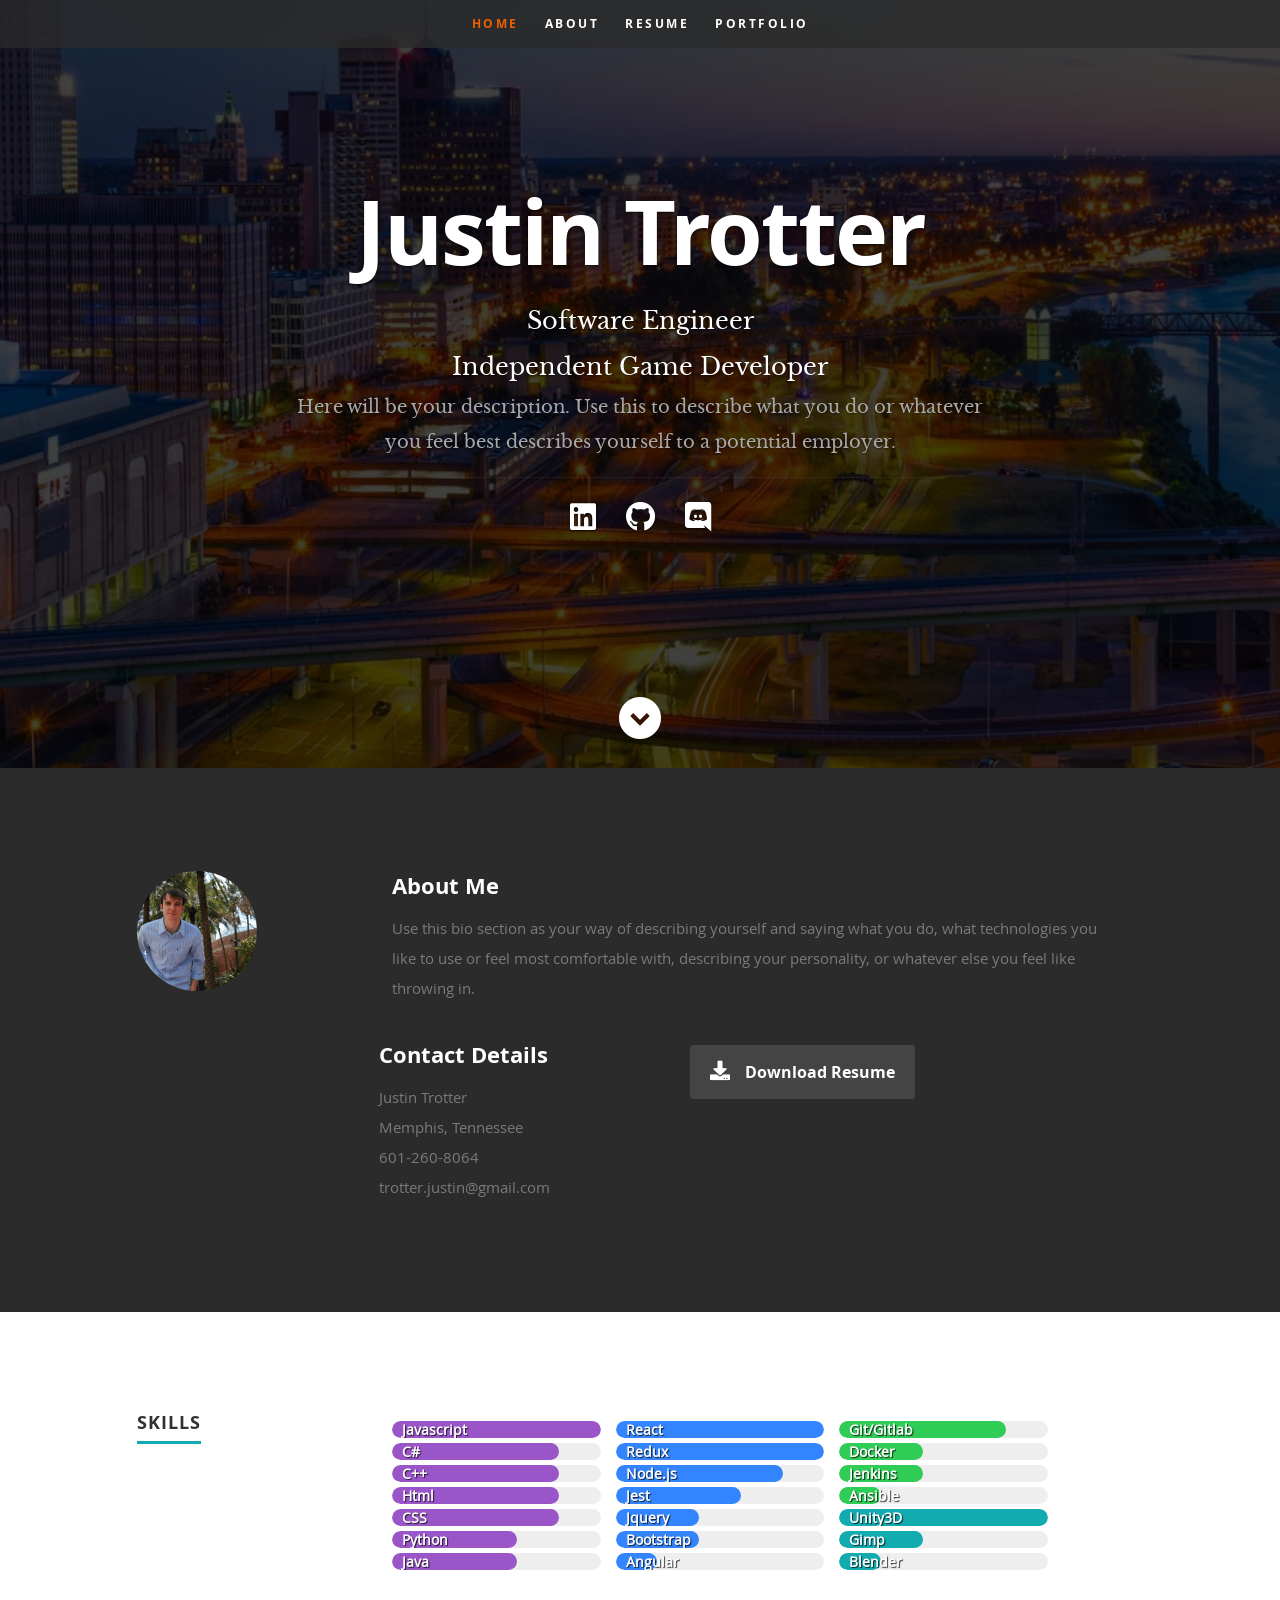
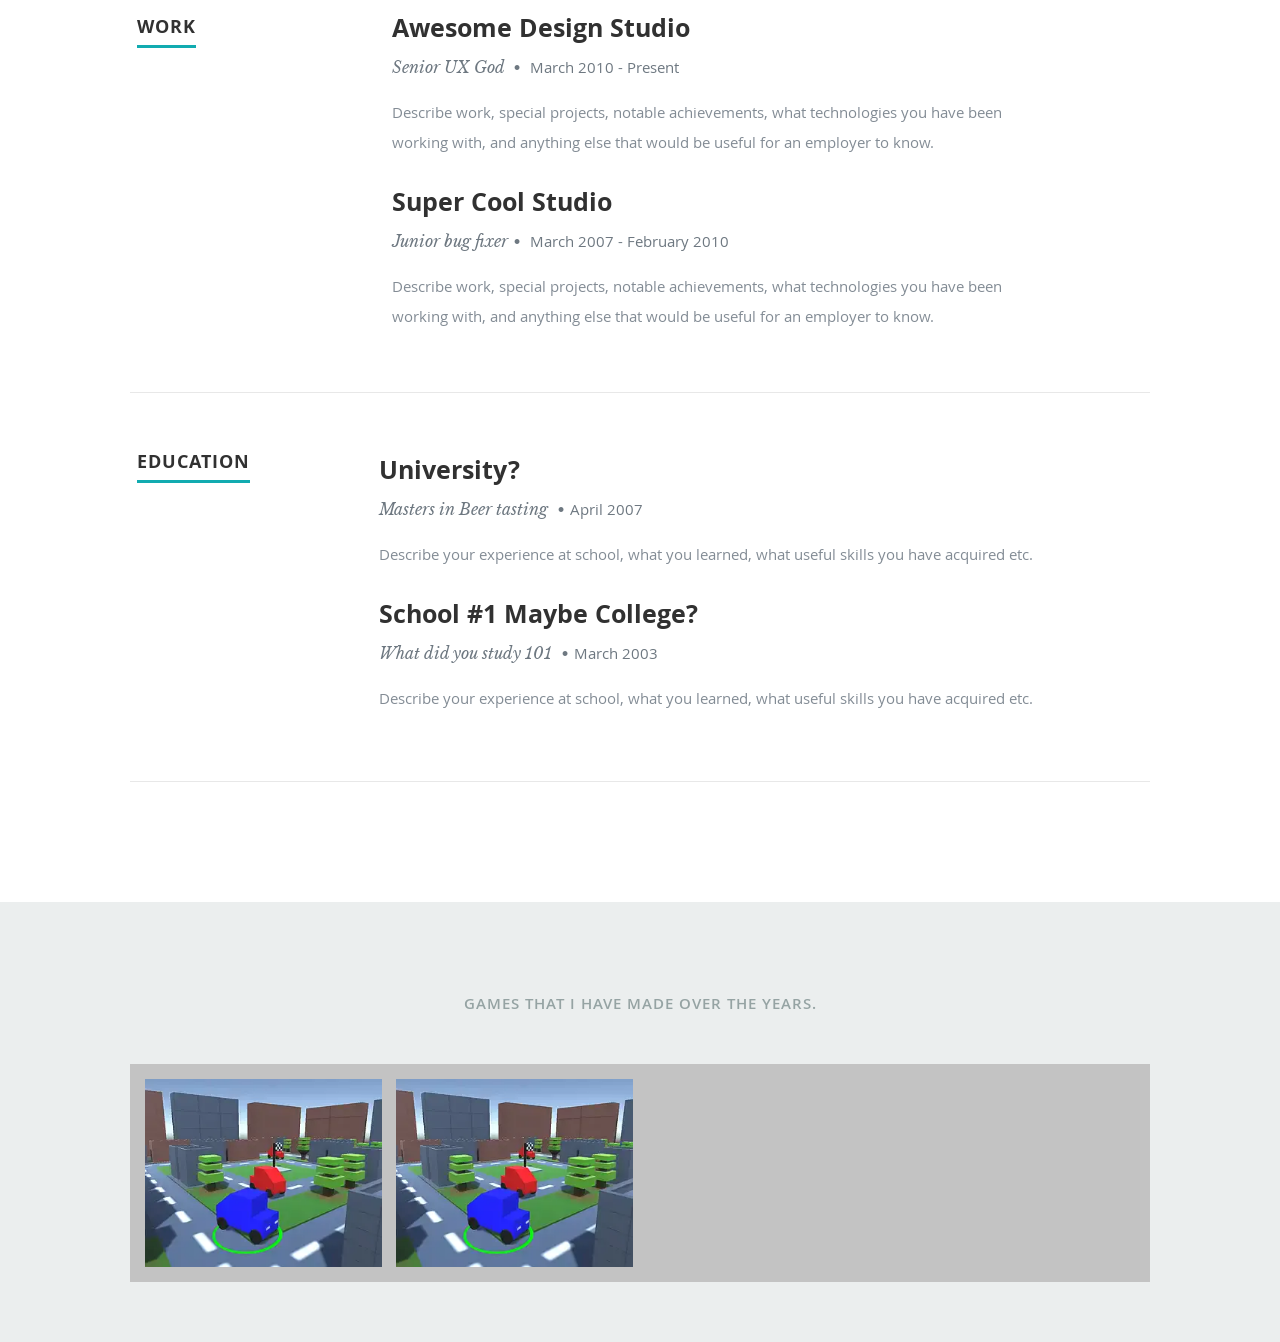
==== commit 5fe05adb: "fixed iphone background image" ====
--- a/home/index.html
+++ b/home/index.html
@@ -1,4 +1,4 @@
-<!DOCTYPE html><html><head><meta charSet="utf-8"/><meta http-equiv="x-ua-compatible" content="ie=edge"/><meta name="viewport" content="width=device-width, initial-scale=1, shrink-to-fit=no"/><style data-href="/styles.9fe09c0d4a746f38692d.css">@font-face{font-family:opensans-regular;src:url(/static/OpenSans-Regular-webfont-c4d82460ef260eb1589e73528cbfb257.eot);src:url(/static/OpenSans-Regular-webfont-c4d82460ef260eb1589e73528cbfb257.eot?#iefix) format("embedded-opentype"),url(/static/OpenSans-Regular-webfont-79515ad0788973c533405f7012dfeccd.woff) format("woff"),url(/static/OpenSans-Regular-webfont-488d5cc145299ba07b75495100419ee6.ttf) format("truetype"),url(/static/OpenSans-Regular-webfont-8185eb3059c46e4169ce107dfcf85950.svg#open_sansregular) format("svg");font-weight:400;font-style:normal}@font-face{font-family:opensans-italic;src:url(/static/OpenSans-Italic-webfont-43d5342998f3607bd61a8239e98b1160.eot);src:url(/static/OpenSans-Italic-webfont-43d5342998f3607bd61a8239e98b1160.eot?#iefix) format("embedded-opentype"),url(/static/OpenSans-Italic-webfont-f42641eed834f7b97a9499362c6c8855.woff) format("woff"),url(/static/OpenSans-Italic-webfont-de7ef31e6295902347c5c3643b2d82da.ttf) format("truetype"),url(/static/OpenSans-Italic-webfont-5b774c25787e0a52c013463c9e3c4219.svg#open_sansitalic) format("svg");font-weight:400;font-style:normal}@font-face{font-family:opensans-light;src:url(/static/OpenSans-Light-webfont-09e00aa7622ece30a0f1e06b55f66c2a.eot);src:url(/static/OpenSans-Light-webfont-09e00aa7622ece30a0f1e06b55f66c2a.eot?#iefix) format("embedded-opentype"),url(/static/OpenSans-Light-webfont-45b47f3e9c7d74b80f5c6e0a3c513b23.woff) format("woff"),url(/static/OpenSans-Light-webfont-2e98fc3ce85f31f63010b706259cb604.ttf) format("truetype"),url(/static/OpenSans-Light-webfont-8f04ed9aeb2185499068d84842b95aa1.svg#open_sanslight) format("svg");font-weight:400;font-style:normal}@font-face{font-family:opensans-light-italic;src:url(/static/OpenSans-LightItalic-webfont-550b5fda4a27cfedb7131b1a6e85e748.eot);src:url(/static/OpenSans-LightItalic-webfont-550b5fda4a27cfedb7131b1a6e85e748.eot?#iefix) format("embedded-opentype"),url(/static/OpenSans-LightItalic-webfont-b553da506077488bc65289e10841d527.woff) format("woff"),url(/static/OpenSans-LightItalic-webfont-1d22953c479914c2f801e08de666b0e8.ttf) format("truetype"),url(/static/OpenSans-LightItalic-webfont-fd6dd5fa10c5a74f0a767eeb695342f1.svg#open_sanslight_italic) format("svg");font-weight:400;font-style:normal}@font-face{font-family:opensans-semibold;src:url(/static/OpenSans-Semibold-webfont-f28eb362fb6afe946d822ee5451c2146.eot);src:url(/static/OpenSans-Semibold-webfont-f28eb362fb6afe946d822ee5451c2146.eot?#iefix) format("embedded-opentype"),url(/static/OpenSans-Semibold-webfont-697574b47bcfdd2c45e3e63c7380dd67.woff) format("woff"),url(/static/OpenSans-Semibold-webfont-b32acea6fd3c228b5059042c7ad21c55.ttf) format("truetype"),url(/static/OpenSans-Semibold-webfont-3f6b1eed8a0832d6f316fc26526348a8.svg#open_sanssemibold) format("svg");font-weight:400;font-style:normal}@font-face{font-family:opensans-semibold-italic;src:url(/static/OpenSans-SemiboldItalic-webfont-70bafcaaadad9e17b9c7784abbc6b1c2.eot);src:url(/static/OpenSans-SemiboldItalic-webfont-70bafcaaadad9e17b9c7784abbc6b1c2.eot?#iefix) format("embedded-opentype"),url(/static/OpenSans-SemiboldItalic-webfont-719f7321a8366f4ee609737026432113.woff) format("woff"),url(/static/OpenSans-SemiboldItalic-webfont-64f886b232962979e2eaf29d93108286.ttf) format("truetype"),url(/static/OpenSans-SemiboldItalic-webfont-70eb93d7ba2ad241180085a9a74b0b95.svg#open_sanssemibold_italic) format("svg");font-weight:400;font-style:normal}@font-face{font-family:opensans-bold;src:url(/static/OpenSans-Bold-webfont-1d9c7945c7bc7dd0909105119bfbc191.eot);src:url(/static/OpenSans-Bold-webfont-1d9c7945c7bc7dd0909105119bfbc191.eot?#iefix) format("embedded-opentype"),url(/static/OpenSans-Bold-webfont-2e90d5152ce92858b62ba053c7b9d2cb.woff) format("woff"),url(/static/OpenSans-Bold-webfont-76cc6be5d8a231dc012fef4bdb86f79c.ttf) format("truetype"),url(/static/OpenSans-Bold-webfont-93349923b5274a36ac93cb3168d09123.svg#open_sansbold) format("svg");font-weight:400;font-style:normal}@font-face{font-family:opensans-bold-italic;src:url(/static/OpenSans-BoldItalic-webfont-6218c213bb8cf22b25710da6f3a90e48.eot);src:url(/static/OpenSans-BoldItalic-webfont-6218c213bb8cf22b25710da6f3a90e48.eot?#iefix) format("embedded-opentype"),url(/static/OpenSans-BoldItalic-webfont-7657144ec477cd61ac4a5d1af3fa2d28.woff) format("woff"),url(/static/OpenSans-BoldItalic-webfont-b6690626036a7d6824632769305b1978.ttf) format("truetype"),url(/static/OpenSans-BoldItalic-webfont-2b4eeeaef53b3496a5cdf82803666ed7.svg#open_sansbold_italic) format("svg");font-weight:400;font-style:normal}@font-face{font-family:opensans-extrabold;src:url(/static/OpenSans-ExtraBold-webfont-56d9d42e23863ce0ee8e8c2e2f22843f.eot);src:url(/static/OpenSans-ExtraBold-webfont-56d9d42e23863ce0ee8e8c2e2f22843f.eot?#iefix) format("embedded-opentype"),url(/static/OpenSans-ExtraBold-webfont-6ad396399f4022ccd1616cf11d0985be.woff) format("woff"),url(/static/OpenSans-ExtraBold-webfont-12be067a6270759b4f861d64cc267166.ttf) format("truetype"),url(/static/OpenSans-ExtraBold-webfont-ea3c4697897bd7f1505facb7084c6ac3.svg#open_sansextrabold) format("svg");font-weight:400;font-style:normal}@font-face{font-family:opensans-extrabold-italic;src:url(/static/OpenSans-ExtraBoldItalic-webfont-ff3bedaecdec71c34b0ca85c3c495c2d.eot);src:url(/static/OpenSans-ExtraBoldItalic-webfont-ff3bedaecdec71c34b0ca85c3c495c2d.eot?#iefix) format("embedded-opentype"),url(/static/OpenSans-ExtraBoldItalic-webfont-042468300dab6f308592e15e02549c79.woff) format("woff"),url(/static/OpenSans-ExtraBoldItalic-webfont-5517d73acdc17143c21b0cffab4cfaa9.ttf) format("truetype"),url(/static/OpenSans-ExtraBoldItalic-webfont-6512fca9ff4dc029307018c17e4a2a9d.svg#open_sansextrabold_italic) format("svg");font-weight:400;font-style:normal}@font-face{font-family:librebaskerville-bold;src:url(/static/librebaskerville-bold-webfont-c49b3981651dfe7f281418762ba6ead9.eot);src:url(/static/librebaskerville-bold-webfont-c49b3981651dfe7f281418762ba6ead9.eot?#iefix) format("embedded-opentype"),url(/static/librebaskerville-bold-webfont-d1e41b59c942f200e2af5cd00a1c413c.woff) format("woff"),url(/static/librebaskerville-bold-webfont-e2a49a303079f1d0ef576591d806b1b4.ttf) format("truetype"),url(/static/librebaskerville-bold-webfont-6be4bfc9a081cb82910a1ac43eaee4c7.svg#libre_baskervillebold) format("svg");font-weight:400;font-style:normal}@font-face{font-family:librebaskerville-italic;src:url(/static/librebaskerville-italic-webfont-98770575e43bc5883a62f232c2fc5475.eot);src:url(/static/librebaskerville-italic-webfont-98770575e43bc5883a62f232c2fc5475.eot?#iefix) format("embedded-opentype"),url(/static/librebaskerville-italic-webfont-bfa5b7beba080b0c6af53ca5a255b37d.woff) format("woff"),url(/static/librebaskerville-italic-webfont-e145c25e7611072d1d1991eb12d61bda.ttf) format("truetype"),url(/static/librebaskerville-italic-webfont-8825a887e1d72aad739281fcc3eb83a6.svg#libre_baskervilleitalic) format("svg");font-weight:400;font-style:normal}@font-face{font-family:librebaskerville-regular;src:url(/static/librebaskerville-regular-webfont-84aa9cfe8f8c7a9a0ed814c1d54e6f87.eot);src:url(/static/librebaskerville-regular-webfont-84aa9cfe8f8c7a9a0ed814c1d54e6f87.eot?#iefix) format("embedded-opentype"),url(/static/librebaskerville-regular-webfont-d67a803b3388b5b73200e6eec553f6fe.woff) format("woff"),url(/static/librebaskerville-regular-webfont-eaf077e2e9d8c00e3348b03a7cac92fe.ttf) format("truetype"),url(/static/librebaskerville-regular-webfont-0417aa96d0b9b04ba4b3a5c3a2378ea7.svg#libre_baskervilleregular) format("svg");font-weight:400;font-style:normal}@media screen and (-webkit-min-device-pixel-ratio:0){@font-face{font-family:opensans-semibold;src:url(/static/OpenSans-Semibold-webfont-3f6b1eed8a0832d6f316fc26526348a8.svg#open_sanssemibold) format("svg")}@font-face{font-family:opensans-bold;src:url(/static/OpenSans-Bold-webfont-93349923b5274a36ac93cb3168d09123.svg#open_sansbold) format("svg")}}@font-face{font-family:fontello;src:url([data-uri]);src:url([data-uri]#iefix) format("embedded-opentype"),url([data-uri]) format("woff"),url([data-uri]) format("truetype"),url([data-uri]) format("svg");font-weight:400;font-style:normal}[class*=" icon-"]:before,[class^=icon-]:before{font-family:fontello;font-style:normal;font-weight:400;speak:none;display:inline-block;text-decoration:inherit;width:1em;margin-right:.2em;text-align:center;font-variant:normal;text-transform:none;line-height:1em;margin-left:.2em}.icon-mail-1:before{content:"\E807"}.icon-up-circle:before{content:"\E80C"}.icon-down-circle-1:before{content:"\E80D"}.icon-left-circle-1:before{content:"\E80E"}.icon-right-circle-1:before{content:"\E80F"}.icon-up-circle-1:before{content:"\E810"}.icon-mail-2:before{content:"\E805"}.icon-mail:before{content:"\E806"}.icon-plus:before{content:"\E808"}.icon-left-open:before{content:"\E801"}.icon-right-open:before{content:"\E802"}.icon-up-open:before{content:"\E803"}.icon-down-circle:before{content:"\E809"}.icon-left-circle:before{content:"\E80A"}.icon-right-circle:before{content:"\E80B"}.icon-down-open:before{content:"\E800"}
+<!DOCTYPE html><html><head><meta charSet="utf-8"/><meta http-equiv="x-ua-compatible" content="ie=edge"/><meta name="viewport" content="width=device-width, initial-scale=1, shrink-to-fit=no"/><style data-href="/styles.69ed0bc107aaca124c55.css">@font-face{font-family:opensans-regular;src:url(/static/OpenSans-Regular-webfont-c4d82460ef260eb1589e73528cbfb257.eot);src:url(/static/OpenSans-Regular-webfont-c4d82460ef260eb1589e73528cbfb257.eot?#iefix) format("embedded-opentype"),url(/static/OpenSans-Regular-webfont-79515ad0788973c533405f7012dfeccd.woff) format("woff"),url(/static/OpenSans-Regular-webfont-488d5cc145299ba07b75495100419ee6.ttf) format("truetype"),url(/static/OpenSans-Regular-webfont-8185eb3059c46e4169ce107dfcf85950.svg#open_sansregular) format("svg");font-weight:400;font-style:normal}@font-face{font-family:opensans-italic;src:url(/static/OpenSans-Italic-webfont-43d5342998f3607bd61a8239e98b1160.eot);src:url(/static/OpenSans-Italic-webfont-43d5342998f3607bd61a8239e98b1160.eot?#iefix) format("embedded-opentype"),url(/static/OpenSans-Italic-webfont-f42641eed834f7b97a9499362c6c8855.woff) format("woff"),url(/static/OpenSans-Italic-webfont-de7ef31e6295902347c5c3643b2d82da.ttf) format("truetype"),url(/static/OpenSans-Italic-webfont-5b774c25787e0a52c013463c9e3c4219.svg#open_sansitalic) format("svg");font-weight:400;font-style:normal}@font-face{font-family:opensans-light;src:url(/static/OpenSans-Light-webfont-09e00aa7622ece30a0f1e06b55f66c2a.eot);src:url(/static/OpenSans-Light-webfont-09e00aa7622ece30a0f1e06b55f66c2a.eot?#iefix) format("embedded-opentype"),url(/static/OpenSans-Light-webfont-45b47f3e9c7d74b80f5c6e0a3c513b23.woff) format("woff"),url(/static/OpenSans-Light-webfont-2e98fc3ce85f31f63010b706259cb604.ttf) format("truetype"),url(/static/OpenSans-Light-webfont-8f04ed9aeb2185499068d84842b95aa1.svg#open_sanslight) format("svg");font-weight:400;font-style:normal}@font-face{font-family:opensans-light-italic;src:url(/static/OpenSans-LightItalic-webfont-550b5fda4a27cfedb7131b1a6e85e748.eot);src:url(/static/OpenSans-LightItalic-webfont-550b5fda4a27cfedb7131b1a6e85e748.eot?#iefix) format("embedded-opentype"),url(/static/OpenSans-LightItalic-webfont-b553da506077488bc65289e10841d527.woff) format("woff"),url(/static/OpenSans-LightItalic-webfont-1d22953c479914c2f801e08de666b0e8.ttf) format("truetype"),url(/static/OpenSans-LightItalic-webfont-fd6dd5fa10c5a74f0a767eeb695342f1.svg#open_sanslight_italic) format("svg");font-weight:400;font-style:normal}@font-face{font-family:opensans-semibold;src:url(/static/OpenSans-Semibold-webfont-f28eb362fb6afe946d822ee5451c2146.eot);src:url(/static/OpenSans-Semibold-webfont-f28eb362fb6afe946d822ee5451c2146.eot?#iefix) format("embedded-opentype"),url(/static/OpenSans-Semibold-webfont-697574b47bcfdd2c45e3e63c7380dd67.woff) format("woff"),url(/static/OpenSans-Semibold-webfont-b32acea6fd3c228b5059042c7ad21c55.ttf) format("truetype"),url(/static/OpenSans-Semibold-webfont-3f6b1eed8a0832d6f316fc26526348a8.svg#open_sanssemibold) format("svg");font-weight:400;font-style:normal}@font-face{font-family:opensans-semibold-italic;src:url(/static/OpenSans-SemiboldItalic-webfont-70bafcaaadad9e17b9c7784abbc6b1c2.eot);src:url(/static/OpenSans-SemiboldItalic-webfont-70bafcaaadad9e17b9c7784abbc6b1c2.eot?#iefix) format("embedded-opentype"),url(/static/OpenSans-SemiboldItalic-webfont-719f7321a8366f4ee609737026432113.woff) format("woff"),url(/static/OpenSans-SemiboldItalic-webfont-64f886b232962979e2eaf29d93108286.ttf) format("truetype"),url(/static/OpenSans-SemiboldItalic-webfont-70eb93d7ba2ad241180085a9a74b0b95.svg#open_sanssemibold_italic) format("svg");font-weight:400;font-style:normal}@font-face{font-family:opensans-bold;src:url(/static/OpenSans-Bold-webfont-1d9c7945c7bc7dd0909105119bfbc191.eot);src:url(/static/OpenSans-Bold-webfont-1d9c7945c7bc7dd0909105119bfbc191.eot?#iefix) format("embedded-opentype"),url(/static/OpenSans-Bold-webfont-2e90d5152ce92858b62ba053c7b9d2cb.woff) format("woff"),url(/static/OpenSans-Bold-webfont-76cc6be5d8a231dc012fef4bdb86f79c.ttf) format("truetype"),url(/static/OpenSans-Bold-webfont-93349923b5274a36ac93cb3168d09123.svg#open_sansbold) format("svg");font-weight:400;font-style:normal}@font-face{font-family:opensans-bold-italic;src:url(/static/OpenSans-BoldItalic-webfont-6218c213bb8cf22b25710da6f3a90e48.eot);src:url(/static/OpenSans-BoldItalic-webfont-6218c213bb8cf22b25710da6f3a90e48.eot?#iefix) format("embedded-opentype"),url(/static/OpenSans-BoldItalic-webfont-7657144ec477cd61ac4a5d1af3fa2d28.woff) format("woff"),url(/static/OpenSans-BoldItalic-webfont-b6690626036a7d6824632769305b1978.ttf) format("truetype"),url(/static/OpenSans-BoldItalic-webfont-2b4eeeaef53b3496a5cdf82803666ed7.svg#open_sansbold_italic) format("svg");font-weight:400;font-style:normal}@font-face{font-family:opensans-extrabold;src:url(/static/OpenSans-ExtraBold-webfont-56d9d42e23863ce0ee8e8c2e2f22843f.eot);src:url(/static/OpenSans-ExtraBold-webfont-56d9d42e23863ce0ee8e8c2e2f22843f.eot?#iefix) format("embedded-opentype"),url(/static/OpenSans-ExtraBold-webfont-6ad396399f4022ccd1616cf11d0985be.woff) format("woff"),url(/static/OpenSans-ExtraBold-webfont-12be067a6270759b4f861d64cc267166.ttf) format("truetype"),url(/static/OpenSans-ExtraBold-webfont-ea3c4697897bd7f1505facb7084c6ac3.svg#open_sansextrabold) format("svg");font-weight:400;font-style:normal}@font-face{font-family:opensans-extrabold-italic;src:url(/static/OpenSans-ExtraBoldItalic-webfont-ff3bedaecdec71c34b0ca85c3c495c2d.eot);src:url(/static/OpenSans-ExtraBoldItalic-webfont-ff3bedaecdec71c34b0ca85c3c495c2d.eot?#iefix) format("embedded-opentype"),url(/static/OpenSans-ExtraBoldItalic-webfont-042468300dab6f308592e15e02549c79.woff) format("woff"),url(/static/OpenSans-ExtraBoldItalic-webfont-5517d73acdc17143c21b0cffab4cfaa9.ttf) format("truetype"),url(/static/OpenSans-ExtraBoldItalic-webfont-6512fca9ff4dc029307018c17e4a2a9d.svg#open_sansextrabold_italic) format("svg");font-weight:400;font-style:normal}@font-face{font-family:librebaskerville-bold;src:url(/static/librebaskerville-bold-webfont-c49b3981651dfe7f281418762ba6ead9.eot);src:url(/static/librebaskerville-bold-webfont-c49b3981651dfe7f281418762ba6ead9.eot?#iefix) format("embedded-opentype"),url(/static/librebaskerville-bold-webfont-d1e41b59c942f200e2af5cd00a1c413c.woff) format("woff"),url(/static/librebaskerville-bold-webfont-e2a49a303079f1d0ef576591d806b1b4.ttf) format("truetype"),url(/static/librebaskerville-bold-webfont-6be4bfc9a081cb82910a1ac43eaee4c7.svg#libre_baskervillebold) format("svg");font-weight:400;font-style:normal}@font-face{font-family:librebaskerville-italic;src:url(/static/librebaskerville-italic-webfont-98770575e43bc5883a62f232c2fc5475.eot);src:url(/static/librebaskerville-italic-webfont-98770575e43bc5883a62f232c2fc5475.eot?#iefix) format("embedded-opentype"),url(/static/librebaskerville-italic-webfont-bfa5b7beba080b0c6af53ca5a255b37d.woff) format("woff"),url(/static/librebaskerville-italic-webfont-e145c25e7611072d1d1991eb12d61bda.ttf) format("truetype"),url(/static/librebaskerville-italic-webfont-8825a887e1d72aad739281fcc3eb83a6.svg#libre_baskervilleitalic) format("svg");font-weight:400;font-style:normal}@font-face{font-family:librebaskerville-regular;src:url(/static/librebaskerville-regular-webfont-84aa9cfe8f8c7a9a0ed814c1d54e6f87.eot);src:url(/static/librebaskerville-regular-webfont-84aa9cfe8f8c7a9a0ed814c1d54e6f87.eot?#iefix) format("embedded-opentype"),url(/static/librebaskerville-regular-webfont-d67a803b3388b5b73200e6eec553f6fe.woff) format("woff"),url(/static/librebaskerville-regular-webfont-eaf077e2e9d8c00e3348b03a7cac92fe.ttf) format("truetype"),url(/static/librebaskerville-regular-webfont-0417aa96d0b9b04ba4b3a5c3a2378ea7.svg#libre_baskervilleregular) format("svg");font-weight:400;font-style:normal}@media screen and (-webkit-min-device-pixel-ratio:0){@font-face{font-family:opensans-semibold;src:url(/static/OpenSans-Semibold-webfont-3f6b1eed8a0832d6f316fc26526348a8.svg#open_sanssemibold) format("svg")}@font-face{font-family:opensans-bold;src:url(/static/OpenSans-Bold-webfont-93349923b5274a36ac93cb3168d09123.svg#open_sansbold) format("svg")}}@font-face{font-family:fontello;src:url([data-uri]);src:url([data-uri]#iefix) format("embedded-opentype"),url([data-uri]) format("woff"),url([data-uri]) format("truetype"),url([data-uri]) format("svg");font-weight:400;font-style:normal}[class*=" icon-"]:before,[class^=icon-]:before{font-family:fontello;font-style:normal;font-weight:400;speak:none;display:inline-block;text-decoration:inherit;width:1em;margin-right:.2em;text-align:center;font-variant:normal;text-transform:none;line-height:1em;margin-left:.2em}.icon-mail-1:before{content:"\E807"}.icon-up-circle:before{content:"\E80C"}.icon-down-circle-1:before{content:"\E80D"}.icon-left-circle-1:before{content:"\E80E"}.icon-right-circle-1:before{content:"\E80F"}.icon-up-circle-1:before{content:"\E810"}.icon-mail-2:before{content:"\E805"}.icon-mail:before{content:"\E806"}.icon-plus:before{content:"\E808"}.icon-left-open:before{content:"\E801"}.icon-right-open:before{content:"\E802"}.icon-up-open:before{content:"\E803"}.icon-down-circle:before{content:"\E809"}.icon-left-circle:before{content:"\E80A"}.icon-right-circle:before{content:"\E80B"}.icon-down-open:before{content:"\E800"}
 /*!
  * Font Awesome Free 5.12.1 by @fontawesome - https://fontawesome.com
  * License - https://fontawesome.com/license/free (Icons: CC BY 4.0, Fonts: SIL OFL 1.1, Code: MIT License)
@@ -10,7 +10,7 @@
 /*!
  * Font Awesome Free 5.12.1 by @fontawesome - https://fontawesome.com
  * License - https://fontawesome.com/license/free (Icons: CC BY 4.0, Fonts: SIL OFL 1.1, Code: MIT License)
- */@font-face{font-family:Font Awesome\ 5 Free;font-style:normal;font-weight:900;font-display:auto;src:url(/static/fa-solid-900-89e02bae13c9131c7468b1e729339ac1.eot);src:url(/static/fa-solid-900-89e02bae13c9131c7468b1e729339ac1.eot?#iefix) format("embedded-opentype"),url(/static/fa-solid-900-55eb2a60e8181f0e68b558c991973bf0.woff2) format("woff2"),url(/static/fa-solid-900-cdfec5cf5e9840889790bcf2c4042583.woff) format("woff"),url(/static/fa-solid-900-75f38a159982b6bd1704891332d95fa7.ttf) format("truetype"),url(/static/fa-solid-900-0724bb8b89ab6b8b9b7df917b17be0b7.svg#fontawesome) format("svg")}.fa,.fas{font-family:Font Awesome\ 5 Free;font-weight:900}abbr,address,article,aside,audio,b,blockquote,body,canvas,caption,cite,code,dd,del,details,dfn,div,dl,dt,em,fieldset,figcaption,figure,footer,form,h1,h2,h3,h4,h5,h6,header,hgroup,html,i,iframe,img,ins,kbd,label,legend,li,mark,menu,nav,object,ol,p,pre,q,samp,section,small,span,strong,sub,summary,sup,table,tbody,td,tfoot,th,thead,time,tr,ul,var,video{margin:0;padding:0;border:0;outline:0;font-size:100%;vertical-align:baseline;background:transparent}article,aside,details,figcaption,figure,footer,header,hgroup,menu,nav,section{display:block}audio,canvas,video{display:inline-block}audio:not([controls]){display:none;height:0}[hidden]{display:none}code,kbd,pre,samp{font-family:monospace,serif;font-size:1em}pre{white-space:pre;white-space:pre-wrap;word-wrap:break-word}blockquote:after,blockquote:before,q:after,q:before{content:"";content:none}ins{background-color:#ff9;color:#000;text-decoration:none}mark{background-color:#a7f4f6;color:#555}del{text-decoration:line-through}abbr[title],dfn[title]{border-bottom:1px dotted;cursor:help}table{border-collapse:collapse;border-spacing:0}*,:after,:before{box-sizing:border-box}html{font-size:62.5%}body,html{-webkit-font-smoothing:antialiased}body{background:#fff;font-family:opensans-regular,sans-serif;font-weight:400;font-size:15px;line-height:30px;color:#838c95;-webkit-text-size-adjust:100%}h1,h2,h3,h4,h5,h6{color:#313131;font-family:opensans-bold,sans-serif;font-weight:400}h1 a,h2 a,h3 a,h4 a,h5 a,h6 a{font-weight:inherit}h1{font-size:38px;line-height:42px;margin-bottom:12px;letter-spacing:-1px}h2{font-size:28px;line-height:36px;margin-bottom:6px}h3{font-size:22px;margin-bottom:12px}h3,h4{line-height:30px}h4{font-size:20px;margin-bottom:6px}h5{font-size:18px}h5,h6{line-height:30px}h6{font-size:14px}p{margin:0 0 30px}p img{margin:0}p.lead{font:19px/36px opensans-light,sans-serif;margin-bottom:18px}em{font:15px/30px opensans-italic,sans-serif}b,strong{font:15px/30px opensans-bold,sans-serif}small{font-size:11px;line-height:inherit}blockquote{margin:30px 0;padding-left:40px;position:relative}blockquote:before{content:"\201C";opacity:.45;font-size:80px;line-height:0;margin:0;font-family:arial,sans-serif;position:absolute;top:30px;left:0}blockquote p{font-family:librebaskerville-italic,serif;padding:0;font-size:18px;line-height:36px}blockquote cite{display:block;font-size:12px;font-style:normal;line-height:18px}blockquote cite:before{content:"\2014    "}blockquote cite a,blockquote cite a:visited{color:#8b9798;border:none}.pull-quote{position:relative;padding:18px 30px 18px 0}.pull-quote:after,.pull-quote:before{height:1em;opacity:.45;position:absolute;font-size:80px;font-family:Arial,Sans-Serif}.pull-quote:before{content:"\201C";top:33px;left:0}.pull-quote:after{content:"\201D";bottom:-33px;right:0}.pull-quote blockquote{margin:0}.pull-quote blockquote:before{content:none}abbr{font-family:opensans-bold,sans-serif;font-variant:small-caps;text-transform:lowercase;letter-spacing:.5px;color:grey}abbr:hover{cursor:help}.drop-cap:first-letter{float:left;margin:0;padding:14px 6px 0 0;font-size:84px;font-family:opensans-bold,sans-serif;line-height:60px;text-indent:0;background:transparent;color:inherit}hr{border:solid #e3e3e3;border-width:1px 0 0;clear:both;margin:11px 0 30px;height:0}a,a:visited{text-decoration:none;outline:0;color:#11abb0;-webkit-transition:color .3s ease-in-out;transition:color .3s ease-in-out}a:focus,a:hover{color:#313131}p a,p a:visited{line-height:inherit}ol,ul{margin-bottom:24px;margin-top:12px}ul{list-style:none outside}ol{list-style:decimal}ol,ul.circle,ul.disc,ul.square{margin-left:30px}ul.square{list-style:square outside}ul.circle{list-style:circle outside}ul.disc{list-style:disc outside}ol ol,ol ul,ul ol,ul ul{margin:6px 0 6px 30px}ol ol li,ol ul li,ul ol li,ul ul li{margin-bottom:6px}li{line-height:18px;margin-bottom:12px}.stats-tabs{padding:0;margin:24px 0}.stats-tabs li{display:inline-block;margin:0 10px 18px 0;padding:0 10px 0 0;border-right:1px solid #ccc}.stats-tabs li:last-child{margin:0;padding:0;border:none}.stats-tabs li a{display:inline-block;font-size:22px;font-family:opensans-bold,sans-serif;border:none;color:#313131}.stats-tabs li a:hover{color:#11abb0}.stats-tabs li a b{display:block;margin:6px 0 0;font-size:13px;font-family:opensans-regular,sans-serif;color:#8b9798}dl{margin:12px 0}dt{margin:0;color:#11abb0}dd{margin:0 0 0 20px}.lining dd,.lining dt{display:inline;margin:0}.lining dd+dt:before,.lining dt+dt:before{content:"\A";white-space:pre}.lining dd+dd:before{content:", "}.lining dd:before{content:": ";margin-left:-.2em}.dictionary-style dt{display:inline;counter-reset:definitions}.dictionary-style dt+dt:before{content:", ";margin-left:-.2em}.dictionary-style dd{display:block;counter-increment:definitions}.dictionary-style dd:before{content:counter(definitions,decimal) ". "}.pagination{margin:36px auto;text-align:center}.pagination ul li{display:inline-block;margin:0;padding:0}.pagination .page-numbers{font:15px/18px opensans-bold,sans-serif;display:inline-block;padding:6px 10px;margin-right:3px;margin-bottom:6px;color:#6e757c;background-color:#e6e8eb;-webkit-transition:all .2s ease-in-out;transition:all .2s ease-in-out;border-radius:3px}.pagination .page-numbers:hover{background:#838a91;color:#fff}.pagination .current,.pagination .current:hover{background-color:#11abb0;color:#fff}.pagination .inactive,.pagination .inactive:hover{background-color:#e6e8eb;color:#a9adb2}img{max-width:100%;height:auto}img.pull-right{margin:12px 0 0 18px}img.pull-left{margin:12px 18px 0 0}.button,.button:visited,button,input[type=button],input[type=reset],input[type=submit]{font:16px/30px opensans-bold,sans-serif;background:#11abb0;display:inline-block;text-decoration:none;letter-spacing:0;color:#fff;padding:12px 20px;margin-bottom:18px;border:none;cursor:pointer;height:auto;-webkit-transition:all .2s ease-in-out;transition:all .2s ease-in-out;border-radius:3px}.button:active,.button:hover,button:active,button:hover,input[type=button]:active,input[type=button]:hover,input[type=reset]:active,input[type=reset]:hover,input[type=submit]:active,input[type=submit]:hover{background:#3d4145;color:#fff}.button.full-width,button.full-width,input[type=button].full-width,input[type=reset].full-width,input[type=submit].full-width{width:100%;padding-left:0!important;padding-right:0!important;text-align:center}button::-moz-focus-inner,input::-moz-focus-inner{border:0;padding:0}fieldset,form{margin-bottom:24px}input[type=email],input[type=password],input[type=text],select,textarea{display:block;padding:18px 15px;margin:0 0 24px;border:0;outline:none;min-width:225px;max-width:100%;font-size:15px;line-height:24px;color:#647373;background:#d3d9d9}input[type=email]:focus,input[type=password]:focus,input[type=text]:focus,textarea:focus{color:#b3b7bc;background-color:#3d4145}textarea{min-height:220px}label,legend{font:16px/24px opensans-bold,sans-serif;margin:12px 0;color:#3d4145;display:block}label span,legend span{color:#8b9798;font:14px/24px opensans-regular,sans-serif}input[type=checkbox],input[type=radio]{font-size:15px;color:#737373}input[type=checkbox]{display:inline}.row{width:96%;max-width:1020px;margin:0 auto}.ie .row{width:1000px}.narrow .row{max-width:980px}.row .row{width:auto;max-width:none;margin:0 -20px}.row:after,.row:before{content:" ";display:table}.row:after{clear:both}.column,.columns{position:relative;padding:7px;min-height:1px;float:left}.column.centered,.columns.centered{float:none;margin:0 auto}.column.collapsed,.columns.collapsed,.row.collapsed>.column,.row.collapsed>.columns{padding:0}[class*=column]+[class*=column].end,[class*=column]+[class*=column]:last-child{float:right}.row .one{width:8.33333%}.row .two{width:16.66667%}.row .three{width:25%}.row .four{width:33.33333%}.row .five{width:41.66667%}.row .six{width:50%}.row .seven{width:58.33333%}.row .eight{width:66.66667%}.row .nine{width:75%}.row .ten{width:83.33333%}.row .eleven{width:91.66667%}.row .twelve{width:100%}.row .offset-1{margin-left:8.33333%}.row .offset-2{margin-left:16.66667%}.row .offset-3{margin-left:25%}.row .offset-4{margin-left:33.33333%}.row .offset-5{margin-left:41.66667%}.row .offset-6{margin-left:50%}.row .offset-7{margin-left:58.33333%}.row .offset-8{margin-left:66.66667%}.row .offset-9{margin-left:75%}.row .offset-10{margin-left:83.33333%}.row .offset-11{margin-left:91.66667%}.row .push-1{left:8.33333%}.row .pull-1{right:8.33333%}.row .push-2{left:16.66667%}.row .pull-2{right:16.66667%}.row .push-3{left:25%}.row .pull-3{right:25%}.row .push-4{left:33.33333%}.row .pull-4{right:33.33333%}.row .push-5{left:41.66667%}.row .pull-5{right:41.66667%}.row .push-6{left:50%}.row .pull-6{right:50%}.row .push-7{left:58.33333%}.row .pull-7{right:58.33333%}.row .push-8{left:66.66667%}.row .pull-8{right:66.66667%}.row .push-9{left:75%}.row .pull-9{right:75%}.row .push-10{left:83.33333%}.row .pull-10{right:83.33333%}.row .push-11{left:91.66667%}.row .pull-11{right:91.66667%}.bgrid-sixths [class*=column]{width:16.66667%}.bgrid-quarters [class*=column]{width:25%}.bgrid-thirds [class*=column]{width:33.33333%}.bgrid-halves [class*=column]{width:50%}[class*=bgrid] [class*=column]+[class*=column]:last-child{float:left}.first{clear:left}.s-first{clear:none}@media only screen and (max-width:900px){.s-bgrid-sixths [class*=column]{width:16.66667%}.s-bgrid-quarters [class*=column]{width:25%}.s-bgrid-thirds [class*=column]{width:33.33333%}.s-bgrid-halves [class*=column]{width:50%}.first{clear:none}.s-first{clear:left}}@media only screen and (max-width:767px){.row{width:460px;margin:0 auto;padding:0}.column,.columns{width:auto!important;float:none;margin-left:0;margin-right:0;padding:0 30px}.row .row{width:auto;max-width:none;margin:0 -30px}[class*=bgrid] [class*=column]+[class*=column]:last-child,[class*=column]+[class*=column]:last-child{float:none}.row .offset-1,.row .offset-2,.row .offset-3,.row .offset-4,.row .offset-5,.row .offset-6,.row .offset-7,.row .offset-8,.row .offset-9,.row .offset-10,.row .offset-11{margin-left:0}}@media only screen and (max-width:460px){.row{width:auto}}@media screen and (min-width:1200px){.wide .row{max-width:1180px}}.cf:after,.cf:before{content:" ";display:table}.cf:after{clear:both}.remove-bottom{margin-bottom:0!important}.half-bottom{margin-bottom:12px!important}.add-bottom{margin-bottom:24px!important}.no-border{border:none}.text-center{text-align:center!important}.text-left{text-align:left!important}.text-right{text-align:right!important}.pull-left{float:left!important}.pull-right{float:right!important}.align-center{margin-left:auto!important;margin-right:auto!important;text-align:center!important}body{background:#0f0f0f}@-webkit-keyframes animatedBackground{0%{background-position:0 0}50%{background-position:100% 0}to{background-position:0 0}}@keyframes animatedBackground{0%{background-position:0 0}50%{background-position:100% 0}to{background-position:0 0}}header{position:relative;width:100%;height:100vh;background:-webkit-gradient(linear,left top,left bottom,from(rgba(0,0,0,.75)),to(rgba(0,0,0,.75))),url(/static/memphis-87394e4bcbf49e6a85c7a90dc72177ef.jpg) no-repeat 50% fixed;background:linear-gradient(rgba(0,0,0,.75),rgba(0,0,0,.75)),url(/static/memphis-87394e4bcbf49e6a85c7a90dc72177ef.jpg) no-repeat 50% fixed;background-size:cover!important;-webkit-background-size:cover!important;text-align:center;overflow:hidden;-webkit-animation:animatedBackground 120s linear infinite;animation:animatedBackground 120s linear infinite}@media only screen and (min-device-width:375px) and (max-device-width:812px) and (orientation:landscape) and (-webkit-device-pixel-ratio:3){.fullheight{height:375px}}@media only screen and (min-device-width:375px) and (max-device-width:812px) and (orientation:portrait) and (-webkit-device-pixel-ratio:3){.fullheight{height:812px}}@media only screen and (min-device-width:414px) and (max-device-width:736px) and (orientation:landscape){.fullheight{height:414px}}@media only screen and (min-device-width:414px) and (max-device-width:736px) and (orientation:portrait){.fullheight{height:736px}}@media only screen and (min-device-width:375px) and (max-device-width:667px) and (orientation:landscape){.fullheight{height:375px}}@media only screen and (min-device-width:375px) and (max-device-width:667px) and (orientation:portrait){.fullheight{height:667px}}@media only screen and (min-device-width:768px) and (max-device-width:1024px) and (orientation:landscape){.fullheight{height:768px}}@media only screen and (min-device-width:768px) and (max-device-width:1024px) and (orientation:portrait){.fullheight{height:1024px}}@media only screen and (min-device-width:320px) and (max-device-height:568px) and (orientation:landscape) and (-webkit-device-pixel-ratio:2){.fullheight{height:320px}}@media only screen and (min-device-width:320px) and (max-device-height:568px) and (orientation:portrait) and (-webkit-device-pixel-ratio:2){.fullheight{height:568px}}@media only screen and (min-device-width:320px) and (max-device-width:480px) and (orientation:landscape) and (-webkit-min-device-pixel-ratio:2){.fullheight{height:320px}}@media only screen and (min-device-width:320px) and (max-device-width:480px) and (orientation:portrait) and (-webkit-min-device-pixel-ratio:2){.fullheight{height:480px}}header:before{content:"";height:100%}header .banner,header:before{display:inline-block;vertical-align:middle}header .banner{margin:0 auto;width:85%;padding-bottom:30px;text-align:center;-webkit-filter:brightness(100%);filter:brightness(100%)}header .banner-text{width:100%}header .banner-text h1{font:90px/1.1em opensans-bold,sans-serif;color:#fff;letter-spacing:-2px;margin:0 auto 18px;text-shadow:0 1px 3px rgba(0,0,0,.8)}header .banner-text h2{font:24px/1.9em librebaskerville-regular,serif;color:#a8a8a8;margin:0 auto;width:70%;text-shadow:0 1px 2px rgba(0,0,0,.5)}header .banner-text h2 a,header .banner-text h2 span{color:#fff}header .banner-text h3{font:18px/1.9em librebaskerville-regular,serif;color:#a8a8a8;margin:0 auto;width:70%;text-shadow:0 1px 2px rgba(0,0,0,.5)}header .banner-text h3 a,header .banner-text h3 span{color:#fff}header .banner-text hr{width:60%;margin:18px auto 24px;border-color:#2f2d2e;border-color:hsla(0,0%,58.8%,.1)}header .social{margin:24px 0;padding:0;font-size:30px;text-shadow:0 1px 2px rgba(0,0,0,.8)}header .social li{display:inline-block;margin:0 15px;padding:0}header .social li a{color:#fff}header .social li a:hover{color:#11abb0}header .scrolldown a{position:absolute;bottom:30px;left:50%;margin-left:-29px;display:block;height:42px;width:42px;font-size:42px;line-height:42px;color:#fff;border-radius:100%;-webkit-transition:all .3s ease-in-out;transition:all .3s ease-in-out}header .scrolldown a:hover{color:#11abb0}#nav-wrap a,#nav-wrap li,#nav-wrap ul{margin:0;padding:0;border:none;outline:none}#nav-wrap{font:12px opensans-bold,sans-serif;width:100%;text-transform:uppercase;letter-spacing:2.5px;margin:0 auto;z-index:100;position:fixed;left:0;top:0;background:rgba(43,43,43,.8)}.opaque{background-color:#333}#nav-wrap>a.mobile-btn{display:none}ul#nav{min-height:48px;width:auto;text-align:center}ul#nav li{position:relative;list-style:none;height:48px;display:inline-block}ul#nav li a{display:inline-block;padding:8px 13px;line-height:32px;text-decoration:none;text-align:left;color:#fff;-webkit-transition:color .2s ease-in-out;transition:color .2s ease-in-out}ul#nav li a:active{background-color:transparent!important}ul#nav li.current a{color:#f06000}#about{background:#2b2b2b;padding-top:96px;padding-bottom:66px;overflow:hidden}#about a,#about a:visited{color:#fff}#about a:focus,#about a:hover{color:#11abb0}#about h2{font:22px/30px opensans-bold,sans-serif;color:#fff;margin-bottom:12px}#about p{line-height:30px;color:#7a7a7a}#about .profile-pic{position:relative;width:120px;height:120px;border-radius:100%;-o-object-fit:cover;object-fit:cover;-o-object-position:left;object-position:left}#about .contact-details{width:41.66667%}#about .download{width:58.33333%;padding-top:6px}#about .main-col{padding-right:5%}#about .download .button{margin-top:6px;background:#444}#about .download .button:hover{background:#fff;color:#2b2b2b}#about .download .button i{margin-right:15px;font-size:20px}#resume{background:#fff;padding-top:90px;padding-bottom:72px;overflow:hidden}#resume a,#resume a:visited{color:#11abb0}#resume a:focus,#resume a:hover{color:#313131}#resume h1{font:18px/24px opensans-bold,sans-serif;text-transform:uppercase;letter-spacing:1px}#resume h1 span{border-bottom:3px solid #11abb0;padding-bottom:6px}#resume h3{font:25px/30px opensans-bold,sans-serif}#resume .header-col{padding-top:9px}#resume .main-col{padding-right:10%}.education,.work{margin-bottom:48px;padding-bottom:24px;border-bottom:1px solid #e8e8e8}#resume .info{font:16px/24px librebaskerville-italic,serif;color:#6e7881;margin-bottom:18px;margin-top:9px}#resume .info span{margin-right:5px;margin-left:5px}#resume .date{font:15px/24px opensans-regular,sans-serif;margin-top:6px}.skills{column-count:3;-webkit-columns:3;-moz-columns:3}@keyframes load{0%{width:0}}@-webkit-keyframes load{0%{width:0}}.bar{height:17px;line-height:15px;background-color:#eee;border-radius:15px;margin-bottom:5px;font-size:14px;color:#fff;font-weight:700;text-shadow:1px 1px 1px rgba(0,0,0,.75);text-align:left;overflow:hidden}.bar:before{content:attr(data-skill);background-color:#9a55c9;display:inline-block;border-radius:inherit;padding:1px 1px 1px 10px;animation:load 2s 0s;-webkit-animation:load 2s 0s;-moz-animation:load 2s 0s;-o-animation:load 2s 0s}.bar.tool:before{background-color:#3385ff}.bar.devops:before{background-color:#2fcc56}.bar.gamedev:before{background-color:#11abb0}.bar.learning:before{width:20%}.bar.basic:before{width:40%}.bar.intermediate:before{width:60%}.bar.advanced:before{width:80%}.bar.expert:before{width:100%}#portfolio{background:#ebeeee;padding-top:90px;padding-bottom:60px}#portfolio h1{font:15px/24px opensans-semibold,sans-serif;text-transform:uppercase;letter-spacing:1px;text-align:center;margin-bottom:48px;color:#95a3a3}.portfolio-wrapper{background-color:#c3c3c3;padding:8px}.portfolio-item .item-wrap{background:#fff;overflow:hidden;position:relative;-webkit-transition:all .3s ease-in-out;transition:all .3s ease-in-out}.portfolio-item .item-wrap a{display:block;cursor:pointer}.portfolio-item .item-wrap .overlay{left:0;top:0;width:100%;height:100%;background:url([data-uri]) repeat}.portfolio-item .item-wrap .link-icon,.portfolio-item .item-wrap .overlay{position:absolute;opacity:0;-moz-opacity:0;filter:alpha(opacity=0);-webkit-transition:opacity .3s ease-in-out;transition:opacity .3s ease-in-out}.portfolio-item .item-wrap .link-icon{display:block;color:#fff;height:30px;width:30px;font-size:18px;line-height:30px;text-align:center;top:50%;left:50%;margin-left:-15px;margin-top:-15px}.portfolio-item .item-wrap img{vertical-align:bottom}.portfolio-item .portfolio-item-meta{padding:18px}.portfolio-item .portfolio-item-meta h5{font:14px/21px opensans-bold,sans-serif;color:#fff}.portfolio-item .portfolio-item-meta p{font:12px/18px opensans-light,sans-serif;color:#c6c7c7;margin-bottom:0}.portfolio-item:hover .link-icon,.portfolio-item:hover .overlay{opacity:1;-moz-opacity:1;filter:alpha(opacity=100)}.popup-modal{max-width:550px;background:#fff;position:relative;margin:0 auto}.popup-modal .description-box{padding:12px 36px 18px}.popup-modal .description-box h4{font:15px/24px opensans-bold,sans-serif;margin-bottom:12px;color:#111}.popup-modal .description-box p{font:14px/24px opensans-regular,sans-serif;color:#a1a1a1;margin-bottom:12px}.popup-modal .description-box .categories{font:11px/21px opensans-light,sans-serif;color:#a1a1a1;text-transform:uppercase;letter-spacing:2px;display:block;text-align:left}.popup-modal .description-box .categories i{margin-right:8px}.popup-modal .link-box{padding:18px 36px;background:#111;text-align:left}.popup-modal .link-box a{color:#fff;font:11px/21px opensans-bold,sans-serif;text-transform:uppercase;letter-spacing:3px;cursor:pointer}.popup-modal a:hover{color:#0cc}.popup-modal a.popup-modal-dismiss{margin-left:24px}.mfp-fade.mfp-wrap .mfp-content .popup-modal{opacity:0;-webkit-transition:all .2s ease-in-out;transition:all .2s ease-in-out}.mfp-fade.mfp-wrap.mfp-ready .mfp-content .popup-modal{opacity:1}.mfp-fade.mfp-wrap.mfp-removing .mfp-content .popup-modal{opacity:0}#call-to-action{background:#212121;padding-top:66px;padding-bottom:48px}#call-to-action h1{font:18px/24px opensans-bold,sans-serif;text-transform:uppercase;letter-spacing:3px;color:#fff}#call-to-action h1 span{display:none}#call-to-action .header-col h1:before{font-family:FontAwesome;content:"\F0AC";padding-right:10px;font-size:72px;line-height:72px;text-align:left;float:left;color:#fff}#call-to-action .action{margin-top:12px}#call-to-action h2{font:28px/36px opensans-bold,sans-serif;color:#ebeeee;margin-bottom:6px}#call-to-action h2 a{color:inherit}#call-to-action p{color:#636363;font-size:17px}#call-to-action .button:active,#call-to-action .button:hover{background:#fff;color:#0d0d0d}#call-to-action p span{font-family:opensans-semibold,sans-serif;color:#d8d8d8}#testimonials{background-size:cover!important;-webkit-background-size:cover!important;background-attachment:fixed;position:relative;min-height:200px;width:100%;overflow:hidden}#testimonials .text-container{padding-top:96px;padding-bottom:66px}#testimonials h1{font:18px/24px opensans-bold,sans-serif;text-transform:uppercase;letter-spacing:3px;color:#fff}#testimonials h1 span{display:none}#testimonials .header-col{padding-top:9px}#testimonials .header-col h1:before{font-family:FontAwesome;content:"\F10D";padding-right:10px;font-size:72px;line-height:72px;text-align:left;float:left;color:#fff}#testimonials blockquote{margin:0 0 30px;padding-left:0;position:relative;text-shadow:0 1px 3px #000}#testimonials blockquote:before{content:none}#testimonials blockquote p{font-family:librebaskerville-italic,serif;padding:0;font-size:24px;line-height:48px;color:#fff}#testimonials blockquote cite{display:block;font-size:12px;font-style:normal;line-height:18px;color:#fff}#testimonials blockquote cite:before{content:"\2014    "}#testimonials blockquote cite a,#testimonials blockquote cite a:visited{color:#8b9798;border:none}.flexslider a:active,.flexslider a:focus{outline:none}.flex-control-nav,.flex-direction-nav,.slides{margin:0;padding:0;list-style:none}.flexslider,.slides li{margin:0;padding:0}.flexslider{position:relative;zoom:1}.flexslider .slides{zoom:1}.flex-container,.flexslider .slides>li{position:relative}.flex-container{zoom:1}.slides:after,.slides:before{content:" ";display:table}.slides:after{clear:both}.no-js .slides>li:first-child{display:block}.slides{zoom:1}.slides>li{overflow:hidden}.flex-control-nav{width:100%;position:absolute;bottom:-20px;text-align:left}.flex-control-nav li{margin:0 6px;display:inline-block;zoom:1;*display:inline}.flex-control-paging li a{width:12px;height:12px;display:block;background:#ddd;background:hsla(0,0%,100%,.3);cursor:pointer;text-indent:-9999px;border-radius:20px;box-shadow:inset 0 0 3px hsla(0,0%,100%,.3)}.flex-control-paging li a:hover{background:#ccc;background:hsla(0,0%,100%,.7)}.flex-control-paging li a.flex-active{background:#fff;background:hsla(0,0%,100%,.9);cursor:default}#contact{background:#191919;padding-top:96px;padding-bottom:102px;color:#636363}#contact .section-head{margin-bottom:42px}#contact a,#contact a:visited{color:#11abb0}#contact a:focus,#contact a:hover{color:#fff}#contact h1{font:18px/24px opensans-bold,sans-serif;text-transform:uppercase;letter-spacing:3px;color:#ebeeee;margin-bottom:6px}#contact h1 span{display:none}#contact h1:before{font-family:FontAwesome;content:"\F0E0";padding-right:10px;font-size:72px;line-height:72px;text-align:left;float:left;color:#ebeeee}#contact h4{font:16px/24px opensans-bold,sans-serif;color:#ebeeee;margin-bottom:6px}#contact p.lead{font:18px/36px opensans-light,sans-serif;padding-right:3%}#contact .header-col{padding-top:6px}#contact form{margin-bottom:30px}#contact label{font:15px/24px opensans-bold,sans-serif;margin:12px 0;color:#ebeeee;display:inline-block;width:26%}#contact input,#contact select,#contact textarea{padding:18px 20px;color:#eee;background:#373233;margin-bottom:42px;border:0;outline:none;font-size:15px;line-height:24px;width:65%}#contact input:focus,#contact select:focus,#contact textarea:focus{color:#fff;background-color:#11abb0}#contact button.submit{text-transform:uppercase;letter-spacing:3px;color:#fff;background:#0d0d0d;border:none;cursor:pointer;height:auto;display:inline-block;border-radius:3px;margin-left:26%}#contact button.submit:hover{color:#0d0d0d;background:#fff}#contact span.required{color:#11abb0;font-size:13px}#message-success,#message-warning{display:none;background:#0f0f0f;padding:24px;margin-bottom:36px;width:65%;margin-left:26%}#message-warning{color:#d72828}#message-success{color:#11abb0}#message-success i,#message-warning i{margin-right:10px}#image-loader{display:none;position:relative;left:18px;top:17px}#twitter{margin-top:12px;padding:0}#twitter li{margin:6px 0 12px;line-height:30px}#twitter li span{display:block}#twitter li b a{font:13px/36px opensans-regular,Sans-serif;color:#474747!important;border:none}footer{padding-top:48px;margin-bottom:48px;color:#303030;font-size:14px;text-align:center;position:relative}footer a,footer a:visited{color:#525252}footer a:focus,footer a:hover{color:#fff}footer .copyright{margin:0;padding:0}footer .copyright li{display:inline-block;margin:0;padding:0;line-height:24px}.ie footer .copyright li{display:inline}footer .copyright li:before{content:"\2022";padding-left:10px;padding-right:10px;color:#095153}footer .copyright li:first-child:before{display:none}footer .social-links{margin:18px 0 30px;padding:0;font-size:30px}footer .social-links li{display:inline-block;padding:0;margin:0 0 0 42px;color:#f06000}footer .social-links li:first-child{margin-left:0}#go-top{position:absolute;top:-24px;left:50%;margin-left:-30px}#go-top a{text-decoration:none;border:0;display:block;width:60px;height:60px;background-color:#525252;-webkit-transition:all .2s ease-in-out;transition:all .2s ease-in-out;color:#fff;font-size:21px;line-height:60px;border-radius:100%}#go-top a:hover{background-color:#0f9095}.mfp-bg{z-index:1042;overflow:hidden;background:#000;opacity:.8;filter:alpha(opacity=80)}.mfp-bg,.mfp-wrap{top:0;left:0;width:100%;height:100%;position:fixed}.mfp-wrap{z-index:1043;outline:none!important;-webkit-backface-visibility:hidden}.mfp-container{text-align:center;position:absolute;width:100%;height:100%;left:0;top:0;padding:0 8px;box-sizing:border-box}.mfp-container:before{content:"";display:inline-block;height:100%;vertical-align:middle}.mfp-align-top .mfp-container:before{display:none}.mfp-content{position:relative;display:inline-block;vertical-align:middle;margin:0 auto;text-align:left;z-index:1045}.mfp-ajax-holder .mfp-content,.mfp-inline-holder .mfp-content{width:100%;cursor:auto}.mfp-ajax-cur{cursor:progress}.mfp-zoom-out-cur,.mfp-zoom-out-cur .mfp-image-holder .mfp-close{cursor:-webkit-zoom-out;cursor:zoom-out}.mfp-zoom{cursor:pointer;cursor:-webkit-zoom-in;cursor:zoom-in}.mfp-auto-cursor .mfp-content{cursor:auto}.mfp-arrow,.mfp-close,.mfp-counter,.mfp-preloader{-webkit-user-select:none;-ms-user-select:none;user-select:none}.mfp-loading.mfp-figure{display:none}.mfp-hide{display:none!important}.mfp-preloader{color:#ccc;position:absolute;top:50%;width:auto;text-align:center;margin-top:-.8em;left:8px;right:8px;z-index:1044}.mfp-preloader a{color:#ccc}.mfp-preloader a:hover{color:#fff}.mfp-s-error .mfp-content,.mfp-s-ready .mfp-preloader{display:none}button.mfp-arrow,button.mfp-close{overflow:visible;cursor:pointer;background:transparent;border:0;-webkit-appearance:none;display:block;outline:none;padding:0;z-index:1046;box-shadow:none}button::-moz-focus-inner{padding:0;border:0}.mfp-close{width:44px;height:44px;line-height:44px;position:absolute;right:0;top:0;text-decoration:none;text-align:center;opacity:.65;filter:alpha(opacity=65);padding:0 0 18px 10px;color:#fff;font-style:normal;font-size:28px;font-family:Arial,Baskerville,monospace}.mfp-close:focus,.mfp-close:hover{opacity:1;filter:alpha(opacity=100)}.mfp-close:active{top:1px}.mfp-close-btn-in .mfp-close{color:#333}.mfp-iframe-holder .mfp-close,.mfp-image-holder .mfp-close{color:#fff;right:-6px;text-align:right;padding-right:6px;width:100%}.mfp-counter{position:absolute;top:0;right:0;color:#ccc;font-size:12px;line-height:18px}.mfp-arrow{position:absolute;opacity:.65;filter:alpha(opacity=65);top:50%;margin:-55px 0 0;padding:0;width:90px;height:110px;-webkit-tap-highlight-color:rgba(0,0,0,0)}.mfp-arrow:active{margin-top:-54px}.mfp-arrow:focus,.mfp-arrow:hover{opacity:1;filter:alpha(opacity=100)}.mfp-arrow .mfp-a,.mfp-arrow .mfp-b,.mfp-arrow:after,.mfp-arrow:before{content:"";display:block;width:0;height:0;position:absolute;left:0;top:0;margin-top:35px;margin-left:35px;border:inset transparent}.mfp-arrow .mfp-a,.mfp-arrow:after{border-top-width:13px;border-bottom-width:13px;top:8px}.mfp-arrow .mfp-b,.mfp-arrow:before{border-top-width:21px;border-bottom-width:21px;opacity:.7}.mfp-arrow-left{left:0}.mfp-arrow-left .mfp-a,.mfp-arrow-left:after{border-right:17px solid #fff;margin-left:31px}.mfp-arrow-left .mfp-b,.mfp-arrow-left:before{margin-left:25px;border-right:27px solid #3f3f3f}.mfp-arrow-right{right:0}.mfp-arrow-right .mfp-a,.mfp-arrow-right:after{border-left:17px solid #fff;margin-left:39px}.mfp-arrow-right .mfp-b,.mfp-arrow-right:before{border-left:27px solid #3f3f3f}.mfp-iframe-holder{padding-top:40px;padding-bottom:40px}.mfp-iframe-holder .mfp-content{line-height:0;width:100%;max-width:900px}.mfp-iframe-holder .mfp-close{top:-40px}.mfp-iframe-scaler{width:100%;height:0;overflow:hidden;padding-top:56.25%}.mfp-iframe-scaler iframe{position:absolute;display:block;top:0;left:0;width:100%;height:100%;box-shadow:0 0 8px rgba(0,0,0,.6);background:#000}img.mfp-img{width:auto;max-width:100%;height:auto;display:block;box-sizing:border-box;padding:40px 0;margin:0 auto}.mfp-figure,img.mfp-img{line-height:0}.mfp-figure:after{content:"";position:absolute;left:0;top:40px;bottom:40px;display:block;right:0;width:auto;height:auto;z-index:-1;box-shadow:0 0 8px rgba(0,0,0,.6);background:#444}.mfp-figure small{color:#bdbdbd;display:block;font-size:12px;line-height:14px}.mfp-figure figure{margin:0}.mfp-bottom-bar{margin-top:-36px;position:absolute;top:100%;left:0;width:100%;cursor:auto}.mfp-title{text-align:left;line-height:18px;color:#f3f3f3;word-wrap:break-word;padding-right:36px}.mfp-image-holder .mfp-content{max-width:100%}.mfp-gallery .mfp-image-holder .mfp-figure{cursor:pointer}@media screen and (max-height:300px),screen and (max-width:800px) and (orientation:landscape){.mfp-img-mobile .mfp-image-holder{padding-left:0;padding-right:0}.mfp-img-mobile img.mfp-img{padding:0}.mfp-img-mobile .mfp-figure:after{top:0;bottom:0}.mfp-img-mobile .mfp-figure small{display:inline;margin-left:5px}.mfp-img-mobile .mfp-bottom-bar{background:rgba(0,0,0,.6);bottom:0;margin:0;top:auto;padding:3px 5px;position:fixed;box-sizing:border-box}.mfp-img-mobile .mfp-bottom-bar:empty{padding:0}.mfp-img-mobile .mfp-counter{right:5px;top:3px}.mfp-img-mobile .mfp-close{top:0;right:0;width:35px;height:35px;line-height:35px;background:rgba(0,0,0,.6);position:fixed;text-align:center;padding:0}}@media (max-width:900px){.mfp-arrow{-webkit-transform:scale(.75);transform:scale(.75)}.mfp-arrow-left{-webkit-transform-origin:0;transform-origin:0}.mfp-arrow-right{-webkit-transform-origin:100%;transform-origin:100%}.mfp-container{padding-left:6px;padding-right:6px}}.mfp-ie7 .mfp-img{padding:0}.mfp-ie7 .mfp-bottom-bar{width:600px;left:50%;margin-left:-300px;margin-top:5px;padding-bottom:5px}.mfp-ie7 .mfp-container{padding:0}.mfp-ie7 .mfp-content{padding-top:44px}.mfp-ie7 .mfp-close{top:0;right:0;padding-top:0}@media only screen and (max-width:1024px){header .banner-text h1{font:80px/1.1em opensans-bold,sans-serif;letter-spacing:-1px;margin:0 auto 12px}}@media only screen and (max-width:900px){header .banner{padding-bottom:12px}header .banner-text h1{font:78px/1.1em opensans-bold,sans-serif;letter-spacing:-1px}header .banner-text h3{font:17px/1.9em librebaskerville-regular,serif;width:80%}header .banner-text hr{width:65%;margin:12px auto}#nav-wrap{font:11px opensans-bold,sans-serif;letter-spacing:1.5px}#about .profile-pic{width:114px;height:114px;margin-left:12px}#about .contact-details,#about .download{width:50%}#resume h1{font:16px/24px opensans-bold,sans-serif}#resume .main-col{padding-right:5%}#testimonials .header-col h1:before{font-size:66px;line-height:66px}#testimonials blockquote p{font-size:22px;line-height:46px}#call-to-action .header-col h1:before{font-size:66px;line-height:66px}#contact .section-head{margin-bottom:30px}#contact .header-col h1:before{font-size:66px;line-height:66px}#contact .section-head p.lead{font:17px/33px opensans-light,sans-serif}}@media only screen and (max-width:767px){#nav-wrap{font:12px opensans-bold,sans-serif;background:transparent!important;letter-spacing:1.5px;width:auto;position:fixed;top:0;right:0}#nav-wrap>a{width:48px;height:48px;text-align:left;background-color:#cc5200;border:none;float:right;font:0/0 a;text-shadow:none;color:transparent;position:relative;top:0;right:30px}#nav-wrap>a:after,#nav-wrap>a:before{position:absolute;border:2px solid #fff;top:35%;left:25%;right:25%;content:""}#nav-wrap>a:after{top:60%}#nav-wrap:not(:target)>a:first-of-type,#nav-wrap:target>a:last-of-type{display:block}#nav-wrap ul#nav{height:auto;display:none;clear:both;width:auto;float:right;position:relative;top:12px;right:0}#nav-wrap:target>ul#nav{display:block;padding:30px 20px 48px;background:#1f2024;margin:0 30px;clear:both}ul#nav li{display:block;height:auto;margin:0 auto;padding:0 4%;text-align:left;border-bottom:1px dotted #2d2e34}ul#nav li a{display:block;padding:0;margin:12px 0;line-height:16px;border:none}header .banner{padding-bottom:12px;padding-top:6px}header .banner-text h1{font:68px/1.1em opensans-bold,sans-serif}header .banner-text h3{font:16px/1.9em librebaskerville-regular,serif;width:85%}header .banner-text hr{width:80%;margin:18px auto}header .social{margin:18px 0 24px;font-size:24px;line-height:36px}header .social li{margin:0 10px}#about .profile-pic,header .scrolldown{display:none}#about .download .button{width:100%;text-align:center;padding:15px 20px}#about .main-col{padding-right:30px}#resume .header-col{padding-top:0;margin-bottom:48px;text-align:center}#resume h1{letter-spacing:3px}#resume .main-col{padding-right:30px}#resume .info,#resume h3{text-align:center}.bars{width:100%}#call-to-action{text-align:center}#call-to-action h1{font:16px/24px opensans-bold,sans-serif;text-align:center;margin-bottom:30px;text-shadow:0 1px 3px #000}#call-to-action h1 span{display:block}#call-to-action .header-col h1:before{content:none}#call-to-action p{font-size:15px}#portfolio-wrapper .columns{margin-bottom:40px}.popup-modal{max-width:85%}#testimonials .text-container,#testimonials h1{text-align:center}#testimonials h1{font:16px/24px opensans-bold,sans-serif;margin-bottom:30px;text-shadow:0 1px 3px #000}#testimonials h1 span{display:block}#testimonials .header-col h1:before{content:none}#testimonials blockquote{padding-bottom:24px}#testimonials blockquote p{font-size:20px;line-height:42px}.flex-control-nav{text-align:center;margin-left:-30px}#contact{padding-bottom:66px}#contact .section-head{margin-bottom:12px}#contact .section-head h1{font:16px/24px opensans-bold,sans-serif;text-align:center;margin-bottom:30px;text-shadow:0 1px 3px #000}#contact h1 span{display:block}#contact .header-col{padding-top:0}#contact .header-col h1:before{content:none}#contact .section-head p.lead{text-align:center}#contact label{float:none;width:100%}#contact input,#contact select,#contact textarea{margin-bottom:6px;width:100%}#contact button.submit{margin:30px 0 24px}#message-success,#message-warning{width:100%;margin-left:0}footer .copyright li:before{content:none}footer .copyright li{margin-right:12px}footer .social-links{font-size:22px}footer .social-links li{margin-left:18px}#go-top{margin-left:-22px}#go-top a{width:54px;height:54px;font-size:18px;line-height:54px}}@media only screen and (max-width:480px){#nav-wrap ul#nav{width:auto;float:none}header .banner{padding-top:24px}header .banner-text h1{font:40px/1.1em opensans-bold,sans-serif;margin:0 auto 24px}header .banner-text h3{font:14px/1.9em librebaskerville-regular,sans-serif;width:90%}header .social{font-size:20px}header .social li{margin:0 6px}footer .social-links{font-size:20px}footer .social-links li{margin-left:14px}}</style><meta name="generator" content="Gatsby 2.19.7"/><title data-react-helmet="true"></title><link as="script" rel="preload" href="/webpack-runtime-1d2f4339f1c6adbab524.js"/><link as="script" rel="preload" href="/styles-237e9286c3cff98c2abb.js"/><link as="script" rel="preload" href="/app-ad0b3b171dfa3a982756.js"/><link as="script" rel="preload" href="/commons-c1b2830a4a8e3c3a1e42.js"/><link as="fetch" rel="preload" href="/page-data/home/page-data.json" crossorigin="anonymous"/></head><body><div id="___gatsby"><div style="outline:none" tabindex="-1" role="group" id="gatsby-focus-wrapper"><nav id="nav-wrap"><a class="mobile-btn" href="#nav-wrap" title="Show navigation">Show navigation</a><a class="mobile-btn" href="#home" title="Hide navigation">Hide navigation</a><ul id="nav" class="nav"><li class="current"><a href="/#home">home</a></li><li class=""><a href="/#about">about</a></li><li class=""><a href="/#resume">resume</a></li><li class=""><a href="/#portfolio">portfolio</a></li></ul></nav><header id="home" class="fullheight"><div class="row banner"><div class="banner-text"><h1 class="responsive-headline">Justin Trotter</h1><h2><span>Software Engineer</span></h2><h2><span>Independent Game Developer</span></h2><h3> <!-- -->Here will be your description. Use this to describe what you do or whatever you feel best describes yourself to a potential employer<!-- -->.</h3><hr/><ul class="social"><li><a href="https://www.linkedin.com/in/justin-trotter-b292224a/"><i class="fab fa-linkedin"></i></a></li><li><a href="http://github.com/justintrotter"><i class="fab fa-github"></i></a></li><li><a href="https://discord.gg/xs9TFVW"><i class="fab fa-discord"></i></a></li></ul></div></div><p class="scrolldown"><a href="#about"><i class="icon-down-circle"></i></a></p></header><section id="about"><div class="row"><div class="three columns"><div class="profile-pic gatsby-image-wrapper" style="position:relative;overflow:hidden"><div aria-hidden="true" style="width:100%;padding-bottom:67%"></div><img aria-hidden="true" src="[data-uri]" alt="profile picture" style="position:absolute;top:0;left:0;width:100%;height:100%;object-fit:cover;object-position:center;opacity:1;transition-delay:500ms"/><noscript><picture><source srcset="/static/3120dbe84d8731a02f871cb28be80098/69585/profile_photo.png 200w,
+ */@font-face{font-family:Font Awesome\ 5 Free;font-style:normal;font-weight:900;font-display:auto;src:url(/static/fa-solid-900-89e02bae13c9131c7468b1e729339ac1.eot);src:url(/static/fa-solid-900-89e02bae13c9131c7468b1e729339ac1.eot?#iefix) format("embedded-opentype"),url(/static/fa-solid-900-55eb2a60e8181f0e68b558c991973bf0.woff2) format("woff2"),url(/static/fa-solid-900-cdfec5cf5e9840889790bcf2c4042583.woff) format("woff"),url(/static/fa-solid-900-75f38a159982b6bd1704891332d95fa7.ttf) format("truetype"),url(/static/fa-solid-900-0724bb8b89ab6b8b9b7df917b17be0b7.svg#fontawesome) format("svg")}.fa,.fas{font-family:Font Awesome\ 5 Free;font-weight:900}abbr,address,article,aside,audio,b,blockquote,body,canvas,caption,cite,code,dd,del,details,dfn,div,dl,dt,em,fieldset,figcaption,figure,footer,form,h1,h2,h3,h4,h5,h6,header,hgroup,html,i,iframe,img,ins,kbd,label,legend,li,mark,menu,nav,object,ol,p,pre,q,samp,section,small,span,strong,sub,summary,sup,table,tbody,td,tfoot,th,thead,time,tr,ul,var,video{margin:0;padding:0;border:0;outline:0;font-size:100%;vertical-align:baseline;background:transparent}article,aside,details,figcaption,figure,footer,header,hgroup,menu,nav,section{display:block}audio,canvas,video{display:inline-block}audio:not([controls]){display:none;height:0}[hidden]{display:none}code,kbd,pre,samp{font-family:monospace,serif;font-size:1em}pre{white-space:pre;white-space:pre-wrap;word-wrap:break-word}blockquote:after,blockquote:before,q:after,q:before{content:"";content:none}ins{background-color:#ff9;color:#000;text-decoration:none}mark{background-color:#a7f4f6;color:#555}del{text-decoration:line-through}abbr[title],dfn[title]{border-bottom:1px dotted;cursor:help}table{border-collapse:collapse;border-spacing:0}*,:after,:before{box-sizing:border-box}html{font-size:62.5%}body,html{-webkit-font-smoothing:antialiased}body{background:#fff;font-family:opensans-regular,sans-serif;font-weight:400;font-size:15px;line-height:30px;color:#838c95;-webkit-text-size-adjust:100%}h1,h2,h3,h4,h5,h6{color:#313131;font-family:opensans-bold,sans-serif;font-weight:400}h1 a,h2 a,h3 a,h4 a,h5 a,h6 a{font-weight:inherit}h1{font-size:38px;line-height:42px;margin-bottom:12px;letter-spacing:-1px}h2{font-size:28px;line-height:36px;margin-bottom:6px}h3{font-size:22px;margin-bottom:12px}h3,h4{line-height:30px}h4{font-size:20px;margin-bottom:6px}h5{font-size:18px}h5,h6{line-height:30px}h6{font-size:14px}p{margin:0 0 30px}p img{margin:0}p.lead{font:19px/36px opensans-light,sans-serif;margin-bottom:18px}em{font:15px/30px opensans-italic,sans-serif}b,strong{font:15px/30px opensans-bold,sans-serif}small{font-size:11px;line-height:inherit}blockquote{margin:30px 0;padding-left:40px;position:relative}blockquote:before{content:"\201C";opacity:.45;font-size:80px;line-height:0;margin:0;font-family:arial,sans-serif;position:absolute;top:30px;left:0}blockquote p{font-family:librebaskerville-italic,serif;padding:0;font-size:18px;line-height:36px}blockquote cite{display:block;font-size:12px;font-style:normal;line-height:18px}blockquote cite:before{content:"\2014    "}blockquote cite a,blockquote cite a:visited{color:#8b9798;border:none}.pull-quote{position:relative;padding:18px 30px 18px 0}.pull-quote:after,.pull-quote:before{height:1em;opacity:.45;position:absolute;font-size:80px;font-family:Arial,Sans-Serif}.pull-quote:before{content:"\201C";top:33px;left:0}.pull-quote:after{content:"\201D";bottom:-33px;right:0}.pull-quote blockquote{margin:0}.pull-quote blockquote:before{content:none}abbr{font-family:opensans-bold,sans-serif;font-variant:small-caps;text-transform:lowercase;letter-spacing:.5px;color:grey}abbr:hover{cursor:help}.drop-cap:first-letter{float:left;margin:0;padding:14px 6px 0 0;font-size:84px;font-family:opensans-bold,sans-serif;line-height:60px;text-indent:0;background:transparent;color:inherit}hr{border:solid #e3e3e3;border-width:1px 0 0;clear:both;margin:11px 0 30px;height:0}a,a:visited{text-decoration:none;outline:0;color:#11abb0;-webkit-transition:color .3s ease-in-out;transition:color .3s ease-in-out}a:focus,a:hover{color:#313131}p a,p a:visited{line-height:inherit}ol,ul{margin-bottom:24px;margin-top:12px}ul{list-style:none outside}ol{list-style:decimal}ol,ul.circle,ul.disc,ul.square{margin-left:30px}ul.square{list-style:square outside}ul.circle{list-style:circle outside}ul.disc{list-style:disc outside}ol ol,ol ul,ul ol,ul ul{margin:6px 0 6px 30px}ol ol li,ol ul li,ul ol li,ul ul li{margin-bottom:6px}li{line-height:18px;margin-bottom:12px}.stats-tabs{padding:0;margin:24px 0}.stats-tabs li{display:inline-block;margin:0 10px 18px 0;padding:0 10px 0 0;border-right:1px solid #ccc}.stats-tabs li:last-child{margin:0;padding:0;border:none}.stats-tabs li a{display:inline-block;font-size:22px;font-family:opensans-bold,sans-serif;border:none;color:#313131}.stats-tabs li a:hover{color:#11abb0}.stats-tabs li a b{display:block;margin:6px 0 0;font-size:13px;font-family:opensans-regular,sans-serif;color:#8b9798}dl{margin:12px 0}dt{margin:0;color:#11abb0}dd{margin:0 0 0 20px}.lining dd,.lining dt{display:inline;margin:0}.lining dd+dt:before,.lining dt+dt:before{content:"\A";white-space:pre}.lining dd+dd:before{content:", "}.lining dd:before{content:": ";margin-left:-.2em}.dictionary-style dt{display:inline;counter-reset:definitions}.dictionary-style dt+dt:before{content:", ";margin-left:-.2em}.dictionary-style dd{display:block;counter-increment:definitions}.dictionary-style dd:before{content:counter(definitions,decimal) ". "}.pagination{margin:36px auto;text-align:center}.pagination ul li{display:inline-block;margin:0;padding:0}.pagination .page-numbers{font:15px/18px opensans-bold,sans-serif;display:inline-block;padding:6px 10px;margin-right:3px;margin-bottom:6px;color:#6e757c;background-color:#e6e8eb;-webkit-transition:all .2s ease-in-out;transition:all .2s ease-in-out;border-radius:3px}.pagination .page-numbers:hover{background:#838a91;color:#fff}.pagination .current,.pagination .current:hover{background-color:#11abb0;color:#fff}.pagination .inactive,.pagination .inactive:hover{background-color:#e6e8eb;color:#a9adb2}img{max-width:100%;height:auto}img.pull-right{margin:12px 0 0 18px}img.pull-left{margin:12px 18px 0 0}.button,.button:visited,button,input[type=button],input[type=reset],input[type=submit]{font:16px/30px opensans-bold,sans-serif;background:#11abb0;display:inline-block;text-decoration:none;letter-spacing:0;color:#fff;padding:12px 20px;margin-bottom:18px;border:none;cursor:pointer;height:auto;-webkit-transition:all .2s ease-in-out;transition:all .2s ease-in-out;border-radius:3px}.button:active,.button:hover,button:active,button:hover,input[type=button]:active,input[type=button]:hover,input[type=reset]:active,input[type=reset]:hover,input[type=submit]:active,input[type=submit]:hover{background:#3d4145;color:#fff}.button.full-width,button.full-width,input[type=button].full-width,input[type=reset].full-width,input[type=submit].full-width{width:100%;padding-left:0!important;padding-right:0!important;text-align:center}button::-moz-focus-inner,input::-moz-focus-inner{border:0;padding:0}fieldset,form{margin-bottom:24px}input[type=email],input[type=password],input[type=text],select,textarea{display:block;padding:18px 15px;margin:0 0 24px;border:0;outline:none;min-width:225px;max-width:100%;font-size:15px;line-height:24px;color:#647373;background:#d3d9d9}input[type=email]:focus,input[type=password]:focus,input[type=text]:focus,textarea:focus{color:#b3b7bc;background-color:#3d4145}textarea{min-height:220px}label,legend{font:16px/24px opensans-bold,sans-serif;margin:12px 0;color:#3d4145;display:block}label span,legend span{color:#8b9798;font:14px/24px opensans-regular,sans-serif}input[type=checkbox],input[type=radio]{font-size:15px;color:#737373}input[type=checkbox]{display:inline}.row{width:96%;max-width:1020px;margin:0 auto}.ie .row{width:1000px}.narrow .row{max-width:980px}.row .row{width:auto;max-width:none;margin:0 -20px}.row:after,.row:before{content:" ";display:table}.row:after{clear:both}.column,.columns{position:relative;padding:7px;min-height:1px;float:left}.column.centered,.columns.centered{float:none;margin:0 auto}.column.collapsed,.columns.collapsed,.row.collapsed>.column,.row.collapsed>.columns{padding:0}[class*=column]+[class*=column].end,[class*=column]+[class*=column]:last-child{float:right}.row .one{width:8.33333%}.row .two{width:16.66667%}.row .three{width:25%}.row .four{width:33.33333%}.row .five{width:41.66667%}.row .six{width:50%}.row .seven{width:58.33333%}.row .eight{width:66.66667%}.row .nine{width:75%}.row .ten{width:83.33333%}.row .eleven{width:91.66667%}.row .twelve{width:100%}.row .offset-1{margin-left:8.33333%}.row .offset-2{margin-left:16.66667%}.row .offset-3{margin-left:25%}.row .offset-4{margin-left:33.33333%}.row .offset-5{margin-left:41.66667%}.row .offset-6{margin-left:50%}.row .offset-7{margin-left:58.33333%}.row .offset-8{margin-left:66.66667%}.row .offset-9{margin-left:75%}.row .offset-10{margin-left:83.33333%}.row .offset-11{margin-left:91.66667%}.row .push-1{left:8.33333%}.row .pull-1{right:8.33333%}.row .push-2{left:16.66667%}.row .pull-2{right:16.66667%}.row .push-3{left:25%}.row .pull-3{right:25%}.row .push-4{left:33.33333%}.row .pull-4{right:33.33333%}.row .push-5{left:41.66667%}.row .pull-5{right:41.66667%}.row .push-6{left:50%}.row .pull-6{right:50%}.row .push-7{left:58.33333%}.row .pull-7{right:58.33333%}.row .push-8{left:66.66667%}.row .pull-8{right:66.66667%}.row .push-9{left:75%}.row .pull-9{right:75%}.row .push-10{left:83.33333%}.row .pull-10{right:83.33333%}.row .push-11{left:91.66667%}.row .pull-11{right:91.66667%}.bgrid-sixths [class*=column]{width:16.66667%}.bgrid-quarters [class*=column]{width:25%}.bgrid-thirds [class*=column]{width:33.33333%}.bgrid-halves [class*=column]{width:50%}[class*=bgrid] [class*=column]+[class*=column]:last-child{float:left}.first{clear:left}.s-first{clear:none}@media only screen and (max-width:900px){.s-bgrid-sixths [class*=column]{width:16.66667%}.s-bgrid-quarters [class*=column]{width:25%}.s-bgrid-thirds [class*=column]{width:33.33333%}.s-bgrid-halves [class*=column]{width:50%}.first{clear:none}.s-first{clear:left}}@media only screen and (max-width:767px){.row{width:460px;margin:0 auto;padding:0}.column,.columns{width:auto!important;float:none;margin-left:0;margin-right:0;padding:0 30px}.row .row{width:auto;max-width:none;margin:0 -30px}[class*=bgrid] [class*=column]+[class*=column]:last-child,[class*=column]+[class*=column]:last-child{float:none}.row .offset-1,.row .offset-2,.row .offset-3,.row .offset-4,.row .offset-5,.row .offset-6,.row .offset-7,.row .offset-8,.row .offset-9,.row .offset-10,.row .offset-11{margin-left:0}}@media only screen and (max-width:460px){.row{width:auto}}@media screen and (min-width:1200px){.wide .row{max-width:1180px}}.cf:after,.cf:before{content:" ";display:table}.cf:after{clear:both}.remove-bottom{margin-bottom:0!important}.half-bottom{margin-bottom:12px!important}.add-bottom{margin-bottom:24px!important}.no-border{border:none}.text-center{text-align:center!important}.text-left{text-align:left!important}.text-right{text-align:right!important}.pull-left{float:left!important}.pull-right{float:right!important}.align-center{margin-left:auto!important;margin-right:auto!important;text-align:center!important}body{background:#0f0f0f}@-webkit-keyframes animatedBackground{0%{background-position:0 0}50%{background-position:100% 0}to{background-position:0 0}}@keyframes animatedBackground{0%{background-position:0 0}50%{background-position:100% 0}to{background-position:0 0}}header{position:relative;width:100%;background:-webkit-gradient(linear,left top,left bottom,from(rgba(0,0,0,.75)),to(rgba(0,0,0,.75))),url(/static/memphis-87394e4bcbf49e6a85c7a90dc72177ef.jpg) no-repeat 50% fixed;background:linear-gradient(rgba(0,0,0,.75),rgba(0,0,0,.75)),url(/static/memphis-87394e4bcbf49e6a85c7a90dc72177ef.jpg) no-repeat 50% fixed;background-size:cover!important;-webkit-background-size:cover!important;background-attachment:scroll;text-align:center;overflow:hidden;-webkit-animation:animatedBackground 120s linear infinite;animation:animatedBackground 120s linear infinite}@media only screen and (min-device-width:414px) and (max-device-height:896px) and (orientation:landscape){.fullheight{height:414px}}@media only screen and (min-device-width:414px) and (max-device-height:896px) and (orientation:portrait){.fullheight{height:896px}}@media only screen and (min-device-width:375px) and (max-device-height:812px) and (orientation:landscape){.fullheight{height:375px}}@media only screen and (min-device-width:375px) and (max-device-height:812px) and (orientation:portrait){.fullheight{height:812px}}@media only screen and (min-device-width:414px) and (max-device-height:736px) and (orientation:landscape){.fullheight{height:414px}}@media only screen and (min-device-width:414px) and (max-device-height:736px) and (orientation:portrait){.fullheight{height:736px}}@media only screen and (min-device-width:375px) and (max-device-height:667px) and (orientation:landscape){.fullheight{height:375px}}@media only screen and (min-device-width:375px) and (max-device-height:667px) and (orientation:portrait){.fullheight{height:667px}}@media only screen and (min-device-width:768px) and (max-device-height:1024px) and (orientation:landscape){.fullheight{height:768px}}@media only screen and (min-device-width:768px) and (max-device-height:1024px) and (orientation:portrait){.fullheight{height:1024px}}@media only screen and (min-device-width:320px) and (max-device-height:568px) and (orientation:landscape){.fullheight{height:320px}}@media only screen and (min-device-width:320px) and (max-device-height:568px) and (orientation:portrait){.fullheight{height:568px}}@media only screen and (min-device-width:320px) and (max-device-height:480px) and (orientation:landscape){.fullheight{height:320px}}@media only screen and (min-device-width:320px) and (max-device-height:480px) and (orientation:portrait){.fullheight{height:480px}}header:before{content:"";height:100%}header .banner,header:before{display:inline-block;vertical-align:middle}header .banner{margin:0 auto;width:85%;padding-bottom:30px;text-align:center;-webkit-filter:brightness(100%);filter:brightness(100%)}header .banner-text{width:100%}header .banner-text h1{font:90px/1.1em opensans-bold,sans-serif;color:#fff;letter-spacing:-2px;margin:0 auto 18px;text-shadow:0 1px 3px rgba(0,0,0,.8)}header .banner-text h2{font:24px/1.9em librebaskerville-regular,serif;color:#a8a8a8;margin:0 auto;width:70%;text-shadow:0 1px 2px rgba(0,0,0,.5)}header .banner-text h2 a,header .banner-text h2 span{color:#fff}header .banner-text h3{font:18px/1.9em librebaskerville-regular,serif;color:#a8a8a8;margin:0 auto;width:70%;text-shadow:0 1px 2px rgba(0,0,0,.5)}header .banner-text h3 a,header .banner-text h3 span{color:#fff}header .banner-text hr{width:60%;margin:18px auto 24px;border-color:#2f2d2e;border-color:hsla(0,0%,58.8%,.1)}header .social{margin:24px 0;padding:0;font-size:30px;text-shadow:0 1px 2px rgba(0,0,0,.8)}header .social li{display:inline-block;margin:0 15px;padding:0}header .social li a{color:#fff}header .social li a:hover{color:#11abb0}header .scrolldown a{position:absolute;bottom:30px;left:50%;margin-left:-29px;display:block;height:42px;width:42px;font-size:42px;line-height:42px;color:#fff;border-radius:100%;-webkit-transition:all .3s ease-in-out;transition:all .3s ease-in-out}header .scrolldown a:hover{color:#11abb0}#nav-wrap a,#nav-wrap li,#nav-wrap ul{margin:0;padding:0;border:none;outline:none}#nav-wrap{font:12px opensans-bold,sans-serif;width:100%;text-transform:uppercase;letter-spacing:2.5px;margin:0 auto;z-index:100;position:fixed;left:0;top:0;background:rgba(43,43,43,.8)}.opaque{background-color:#333}#nav-wrap>a.mobile-btn{display:none}ul#nav{min-height:48px;width:auto;text-align:center}ul#nav li{position:relative;list-style:none;height:48px;display:inline-block}ul#nav li a{display:inline-block;padding:8px 13px;line-height:32px;text-decoration:none;text-align:left;color:#fff;-webkit-transition:color .2s ease-in-out;transition:color .2s ease-in-out}ul#nav li a:active{background-color:transparent!important}ul#nav li.current a{color:#f06000}#about{background:#2b2b2b;padding-top:96px;padding-bottom:66px;overflow:hidden}#about a,#about a:visited{color:#fff}#about a:focus,#about a:hover{color:#11abb0}#about h2{font:22px/30px opensans-bold,sans-serif;color:#fff;margin-bottom:12px}#about p{line-height:30px;color:#7a7a7a}#about .profile-pic{position:relative;width:120px;height:120px;border-radius:100%;-o-object-fit:cover;object-fit:cover;-o-object-position:left;object-position:left}#about .contact-details{width:41.66667%}#about .download{width:58.33333%;padding-top:6px}#about .main-col{padding-right:5%}#about .download .button{margin-top:6px;background:#444}#about .download .button:hover{background:#fff;color:#2b2b2b}#about .download .button i{margin-right:15px;font-size:20px}#resume{background:#fff;padding-top:90px;padding-bottom:72px;overflow:hidden}#resume a,#resume a:visited{color:#11abb0}#resume a:focus,#resume a:hover{color:#313131}#resume h1{font:18px/24px opensans-bold,sans-serif;text-transform:uppercase;letter-spacing:1px}#resume h1 span{border-bottom:3px solid #11abb0;padding-bottom:6px}#resume h3{font:25px/30px opensans-bold,sans-serif}#resume .header-col{padding-top:9px}#resume .main-col{padding-right:10%}.education,.work{margin-bottom:48px;padding-bottom:24px;border-bottom:1px solid #e8e8e8}#resume .info{font:16px/24px librebaskerville-italic,serif;color:#6e7881;margin-bottom:18px;margin-top:9px}#resume .info span{margin-right:5px;margin-left:5px}#resume .date{font:15px/24px opensans-regular,sans-serif;margin-top:6px}.skills{column-count:3;-webkit-columns:3;-moz-columns:3}@keyframes load{0%{width:0}}@-webkit-keyframes load{0%{width:0}}.bar{height:17px;line-height:15px;background-color:#eee;border-radius:15px;margin-bottom:5px;font-size:14px;color:#fff;font-weight:700;text-shadow:1px 1px 1px rgba(0,0,0,.75);text-align:left;overflow:hidden}.bar:before{content:attr(data-skill);background-color:#9a55c9;display:inline-block;border-radius:inherit;padding:1px 1px 1px 10px;animation:load 2s 0s;-webkit-animation:load 2s 0s;-moz-animation:load 2s 0s;-o-animation:load 2s 0s}.bar.tool:before{background-color:#3385ff}.bar.devops:before{background-color:#2fcc56}.bar.gamedev:before{background-color:#11abb0}.bar.learning:before{width:20%}.bar.basic:before{width:40%}.bar.intermediate:before{width:60%}.bar.advanced:before{width:80%}.bar.expert:before{width:100%}#portfolio{background:#ebeeee;padding-top:90px;padding-bottom:60px}#portfolio h1{font:15px/24px opensans-semibold,sans-serif;text-transform:uppercase;letter-spacing:1px;text-align:center;margin-bottom:48px;color:#95a3a3}.portfolio-wrapper{background-color:#c3c3c3;padding:8px}.portfolio-item .item-wrap{background:#fff;overflow:hidden;position:relative;-webkit-transition:all .3s ease-in-out;transition:all .3s ease-in-out}.portfolio-item .item-wrap a{display:block;cursor:pointer}.portfolio-item .item-wrap .overlay{left:0;top:0;width:100%;height:100%;background:url([data-uri]) repeat}.portfolio-item .item-wrap .link-icon,.portfolio-item .item-wrap .overlay{position:absolute;opacity:0;-moz-opacity:0;filter:alpha(opacity=0);-webkit-transition:opacity .3s ease-in-out;transition:opacity .3s ease-in-out}.portfolio-item .item-wrap .link-icon{display:block;color:#fff;height:30px;width:30px;font-size:18px;line-height:30px;text-align:center;top:50%;left:50%;margin-left:-15px;margin-top:-15px}.portfolio-item .item-wrap img{vertical-align:bottom}.portfolio-item .portfolio-item-meta{padding:18px}.portfolio-item .portfolio-item-meta h5{font:14px/21px opensans-bold,sans-serif;color:#fff}.portfolio-item .portfolio-item-meta p{font:12px/18px opensans-light,sans-serif;color:#c6c7c7;margin-bottom:0}.portfolio-item:hover .link-icon,.portfolio-item:hover .overlay{opacity:1;-moz-opacity:1;filter:alpha(opacity=100)}.popup-modal{max-width:550px;background:#fff;position:relative;margin:0 auto}.popup-modal .description-box{padding:12px 36px 18px}.popup-modal .description-box h4{font:15px/24px opensans-bold,sans-serif;margin-bottom:12px;color:#111}.popup-modal .description-box p{font:14px/24px opensans-regular,sans-serif;color:#a1a1a1;margin-bottom:12px}.popup-modal .description-box .categories{font:11px/21px opensans-light,sans-serif;color:#a1a1a1;text-transform:uppercase;letter-spacing:2px;display:block;text-align:left}.popup-modal .description-box .categories i{margin-right:8px}.popup-modal .link-box{padding:18px 36px;background:#111;text-align:left}.popup-modal .link-box a{color:#fff;font:11px/21px opensans-bold,sans-serif;text-transform:uppercase;letter-spacing:3px;cursor:pointer}.popup-modal a:hover{color:#0cc}.popup-modal a.popup-modal-dismiss{margin-left:24px}.mfp-fade.mfp-wrap .mfp-content .popup-modal{opacity:0;-webkit-transition:all .2s ease-in-out;transition:all .2s ease-in-out}.mfp-fade.mfp-wrap.mfp-ready .mfp-content .popup-modal{opacity:1}.mfp-fade.mfp-wrap.mfp-removing .mfp-content .popup-modal{opacity:0}#call-to-action{background:#212121;padding-top:66px;padding-bottom:48px}#call-to-action h1{font:18px/24px opensans-bold,sans-serif;text-transform:uppercase;letter-spacing:3px;color:#fff}#call-to-action h1 span{display:none}#call-to-action .header-col h1:before{font-family:FontAwesome;content:"\F0AC";padding-right:10px;font-size:72px;line-height:72px;text-align:left;float:left;color:#fff}#call-to-action .action{margin-top:12px}#call-to-action h2{font:28px/36px opensans-bold,sans-serif;color:#ebeeee;margin-bottom:6px}#call-to-action h2 a{color:inherit}#call-to-action p{color:#636363;font-size:17px}#call-to-action .button:active,#call-to-action .button:hover{background:#fff;color:#0d0d0d}#call-to-action p span{font-family:opensans-semibold,sans-serif;color:#d8d8d8}#testimonials{background-size:cover!important;-webkit-background-size:cover!important;background-attachment:fixed;position:relative;min-height:200px;width:100%;overflow:hidden}#testimonials .text-container{padding-top:96px;padding-bottom:66px}#testimonials h1{font:18px/24px opensans-bold,sans-serif;text-transform:uppercase;letter-spacing:3px;color:#fff}#testimonials h1 span{display:none}#testimonials .header-col{padding-top:9px}#testimonials .header-col h1:before{font-family:FontAwesome;content:"\F10D";padding-right:10px;font-size:72px;line-height:72px;text-align:left;float:left;color:#fff}#testimonials blockquote{margin:0 0 30px;padding-left:0;position:relative;text-shadow:0 1px 3px #000}#testimonials blockquote:before{content:none}#testimonials blockquote p{font-family:librebaskerville-italic,serif;padding:0;font-size:24px;line-height:48px;color:#fff}#testimonials blockquote cite{display:block;font-size:12px;font-style:normal;line-height:18px;color:#fff}#testimonials blockquote cite:before{content:"\2014    "}#testimonials blockquote cite a,#testimonials blockquote cite a:visited{color:#8b9798;border:none}.flexslider a:active,.flexslider a:focus{outline:none}.flex-control-nav,.flex-direction-nav,.slides{margin:0;padding:0;list-style:none}.flexslider,.slides li{margin:0;padding:0}.flexslider{position:relative;zoom:1}.flexslider .slides{zoom:1}.flex-container,.flexslider .slides>li{position:relative}.flex-container{zoom:1}.slides:after,.slides:before{content:" ";display:table}.slides:after{clear:both}.no-js .slides>li:first-child{display:block}.slides{zoom:1}.slides>li{overflow:hidden}.flex-control-nav{width:100%;position:absolute;bottom:-20px;text-align:left}.flex-control-nav li{margin:0 6px;display:inline-block;zoom:1;*display:inline}.flex-control-paging li a{width:12px;height:12px;display:block;background:#ddd;background:hsla(0,0%,100%,.3);cursor:pointer;text-indent:-9999px;border-radius:20px;box-shadow:inset 0 0 3px hsla(0,0%,100%,.3)}.flex-control-paging li a:hover{background:#ccc;background:hsla(0,0%,100%,.7)}.flex-control-paging li a.flex-active{background:#fff;background:hsla(0,0%,100%,.9);cursor:default}#contact{background:#191919;padding-top:96px;padding-bottom:102px;color:#636363}#contact .section-head{margin-bottom:42px}#contact a,#contact a:visited{color:#11abb0}#contact a:focus,#contact a:hover{color:#fff}#contact h1{font:18px/24px opensans-bold,sans-serif;text-transform:uppercase;letter-spacing:3px;color:#ebeeee;margin-bottom:6px}#contact h1 span{display:none}#contact h1:before{font-family:FontAwesome;content:"\F0E0";padding-right:10px;font-size:72px;line-height:72px;text-align:left;float:left;color:#ebeeee}#contact h4{font:16px/24px opensans-bold,sans-serif;color:#ebeeee;margin-bottom:6px}#contact p.lead{font:18px/36px opensans-light,sans-serif;padding-right:3%}#contact .header-col{padding-top:6px}#contact form{margin-bottom:30px}#contact label{font:15px/24px opensans-bold,sans-serif;margin:12px 0;color:#ebeeee;display:inline-block;width:26%}#contact input,#contact select,#contact textarea{padding:18px 20px;color:#eee;background:#373233;margin-bottom:42px;border:0;outline:none;font-size:15px;line-height:24px;width:65%}#contact input:focus,#contact select:focus,#contact textarea:focus{color:#fff;background-color:#11abb0}#contact button.submit{text-transform:uppercase;letter-spacing:3px;color:#fff;background:#0d0d0d;border:none;cursor:pointer;height:auto;display:inline-block;border-radius:3px;margin-left:26%}#contact button.submit:hover{color:#0d0d0d;background:#fff}#contact span.required{color:#11abb0;font-size:13px}#message-success,#message-warning{display:none;background:#0f0f0f;padding:24px;margin-bottom:36px;width:65%;margin-left:26%}#message-warning{color:#d72828}#message-success{color:#11abb0}#message-success i,#message-warning i{margin-right:10px}#image-loader{display:none;position:relative;left:18px;top:17px}#twitter{margin-top:12px;padding:0}#twitter li{margin:6px 0 12px;line-height:30px}#twitter li span{display:block}#twitter li b a{font:13px/36px opensans-regular,Sans-serif;color:#474747!important;border:none}footer{padding-top:48px;margin-bottom:48px;color:#303030;font-size:14px;text-align:center;position:relative}footer a,footer a:visited{color:#525252}footer a:focus,footer a:hover{color:#fff}footer .copyright{margin:0;padding:0}footer .copyright li{display:inline-block;margin:0;padding:0;line-height:24px}.ie footer .copyright li{display:inline}footer .copyright li:before{content:"\2022";padding-left:10px;padding-right:10px;color:#095153}footer .copyright li:first-child:before{display:none}footer .social-links{margin:18px 0 30px;padding:0;font-size:30px}footer .social-links li{display:inline-block;padding:0;margin:0 0 0 42px;color:#f06000}footer .social-links li:first-child{margin-left:0}#go-top{position:absolute;top:-24px;left:50%;margin-left:-30px}#go-top a{text-decoration:none;border:0;display:block;width:60px;height:60px;background-color:#525252;-webkit-transition:all .2s ease-in-out;transition:all .2s ease-in-out;color:#fff;font-size:21px;line-height:60px;border-radius:100%}#go-top a:hover{background-color:#0f9095}.mfp-bg{z-index:1042;overflow:hidden;background:#000;opacity:.8;filter:alpha(opacity=80)}.mfp-bg,.mfp-wrap{top:0;left:0;width:100%;height:100%;position:fixed}.mfp-wrap{z-index:1043;outline:none!important;-webkit-backface-visibility:hidden}.mfp-container{text-align:center;position:absolute;width:100%;height:100%;left:0;top:0;padding:0 8px;box-sizing:border-box}.mfp-container:before{content:"";display:inline-block;height:100%;vertical-align:middle}.mfp-align-top .mfp-container:before{display:none}.mfp-content{position:relative;display:inline-block;vertical-align:middle;margin:0 auto;text-align:left;z-index:1045}.mfp-ajax-holder .mfp-content,.mfp-inline-holder .mfp-content{width:100%;cursor:auto}.mfp-ajax-cur{cursor:progress}.mfp-zoom-out-cur,.mfp-zoom-out-cur .mfp-image-holder .mfp-close{cursor:-webkit-zoom-out;cursor:zoom-out}.mfp-zoom{cursor:pointer;cursor:-webkit-zoom-in;cursor:zoom-in}.mfp-auto-cursor .mfp-content{cursor:auto}.mfp-arrow,.mfp-close,.mfp-counter,.mfp-preloader{-webkit-user-select:none;-ms-user-select:none;user-select:none}.mfp-loading.mfp-figure{display:none}.mfp-hide{display:none!important}.mfp-preloader{color:#ccc;position:absolute;top:50%;width:auto;text-align:center;margin-top:-.8em;left:8px;right:8px;z-index:1044}.mfp-preloader a{color:#ccc}.mfp-preloader a:hover{color:#fff}.mfp-s-error .mfp-content,.mfp-s-ready .mfp-preloader{display:none}button.mfp-arrow,button.mfp-close{overflow:visible;cursor:pointer;background:transparent;border:0;-webkit-appearance:none;display:block;outline:none;padding:0;z-index:1046;box-shadow:none}button::-moz-focus-inner{padding:0;border:0}.mfp-close{width:44px;height:44px;line-height:44px;position:absolute;right:0;top:0;text-decoration:none;text-align:center;opacity:.65;filter:alpha(opacity=65);padding:0 0 18px 10px;color:#fff;font-style:normal;font-size:28px;font-family:Arial,Baskerville,monospace}.mfp-close:focus,.mfp-close:hover{opacity:1;filter:alpha(opacity=100)}.mfp-close:active{top:1px}.mfp-close-btn-in .mfp-close{color:#333}.mfp-iframe-holder .mfp-close,.mfp-image-holder .mfp-close{color:#fff;right:-6px;text-align:right;padding-right:6px;width:100%}.mfp-counter{position:absolute;top:0;right:0;color:#ccc;font-size:12px;line-height:18px}.mfp-arrow{position:absolute;opacity:.65;filter:alpha(opacity=65);top:50%;margin:-55px 0 0;padding:0;width:90px;height:110px;-webkit-tap-highlight-color:rgba(0,0,0,0)}.mfp-arrow:active{margin-top:-54px}.mfp-arrow:focus,.mfp-arrow:hover{opacity:1;filter:alpha(opacity=100)}.mfp-arrow .mfp-a,.mfp-arrow .mfp-b,.mfp-arrow:after,.mfp-arrow:before{content:"";display:block;width:0;height:0;position:absolute;left:0;top:0;margin-top:35px;margin-left:35px;border:inset transparent}.mfp-arrow .mfp-a,.mfp-arrow:after{border-top-width:13px;border-bottom-width:13px;top:8px}.mfp-arrow .mfp-b,.mfp-arrow:before{border-top-width:21px;border-bottom-width:21px;opacity:.7}.mfp-arrow-left{left:0}.mfp-arrow-left .mfp-a,.mfp-arrow-left:after{border-right:17px solid #fff;margin-left:31px}.mfp-arrow-left .mfp-b,.mfp-arrow-left:before{margin-left:25px;border-right:27px solid #3f3f3f}.mfp-arrow-right{right:0}.mfp-arrow-right .mfp-a,.mfp-arrow-right:after{border-left:17px solid #fff;margin-left:39px}.mfp-arrow-right .mfp-b,.mfp-arrow-right:before{border-left:27px solid #3f3f3f}.mfp-iframe-holder{padding-top:40px;padding-bottom:40px}.mfp-iframe-holder .mfp-content{line-height:0;width:100%;max-width:900px}.mfp-iframe-holder .mfp-close{top:-40px}.mfp-iframe-scaler{width:100%;height:0;overflow:hidden;padding-top:56.25%}.mfp-iframe-scaler iframe{position:absolute;display:block;top:0;left:0;width:100%;height:100%;box-shadow:0 0 8px rgba(0,0,0,.6);background:#000}img.mfp-img{width:auto;max-width:100%;height:auto;display:block;box-sizing:border-box;padding:40px 0;margin:0 auto}.mfp-figure,img.mfp-img{line-height:0}.mfp-figure:after{content:"";position:absolute;left:0;top:40px;bottom:40px;display:block;right:0;width:auto;height:auto;z-index:-1;box-shadow:0 0 8px rgba(0,0,0,.6);background:#444}.mfp-figure small{color:#bdbdbd;display:block;font-size:12px;line-height:14px}.mfp-figure figure{margin:0}.mfp-bottom-bar{margin-top:-36px;position:absolute;top:100%;left:0;width:100%;cursor:auto}.mfp-title{text-align:left;line-height:18px;color:#f3f3f3;word-wrap:break-word;padding-right:36px}.mfp-image-holder .mfp-content{max-width:100%}.mfp-gallery .mfp-image-holder .mfp-figure{cursor:pointer}@media screen and (max-height:300px),screen and (max-width:800px) and (orientation:landscape){.mfp-img-mobile .mfp-image-holder{padding-left:0;padding-right:0}.mfp-img-mobile img.mfp-img{padding:0}.mfp-img-mobile .mfp-figure:after{top:0;bottom:0}.mfp-img-mobile .mfp-figure small{display:inline;margin-left:5px}.mfp-img-mobile .mfp-bottom-bar{background:rgba(0,0,0,.6);bottom:0;margin:0;top:auto;padding:3px 5px;position:fixed;box-sizing:border-box}.mfp-img-mobile .mfp-bottom-bar:empty{padding:0}.mfp-img-mobile .mfp-counter{right:5px;top:3px}.mfp-img-mobile .mfp-close{top:0;right:0;width:35px;height:35px;line-height:35px;background:rgba(0,0,0,.6);position:fixed;text-align:center;padding:0}}@media (max-width:900px){.mfp-arrow{-webkit-transform:scale(.75);transform:scale(.75)}.mfp-arrow-left{-webkit-transform-origin:0;transform-origin:0}.mfp-arrow-right{-webkit-transform-origin:100%;transform-origin:100%}.mfp-container{padding-left:6px;padding-right:6px}}.mfp-ie7 .mfp-img{padding:0}.mfp-ie7 .mfp-bottom-bar{width:600px;left:50%;margin-left:-300px;margin-top:5px;padding-bottom:5px}.mfp-ie7 .mfp-container{padding:0}.mfp-ie7 .mfp-content{padding-top:44px}.mfp-ie7 .mfp-close{top:0;right:0;padding-top:0}@media only screen and (max-width:1024px){header .banner-text h1{font:80px/1.1em opensans-bold,sans-serif;letter-spacing:-1px;margin:0 auto 12px}}@media only screen and (max-width:900px){header .banner{padding-bottom:12px}header .banner-text h1{font:78px/1.1em opensans-bold,sans-serif;letter-spacing:-1px}header .banner-text h3{font:17px/1.9em librebaskerville-regular,serif;width:80%}header .banner-text hr{width:65%;margin:12px auto}#nav-wrap{font:11px opensans-bold,sans-serif;letter-spacing:1.5px}#about .profile-pic{width:114px;height:114px;margin-left:12px}#about .contact-details,#about .download{width:50%}#resume h1{font:16px/24px opensans-bold,sans-serif}#resume .main-col{padding-right:5%}#testimonials .header-col h1:before{font-size:66px;line-height:66px}#testimonials blockquote p{font-size:22px;line-height:46px}#call-to-action .header-col h1:before{font-size:66px;line-height:66px}#contact .section-head{margin-bottom:30px}#contact .header-col h1:before{font-size:66px;line-height:66px}#contact .section-head p.lead{font:17px/33px opensans-light,sans-serif}}@media only screen and (max-width:767px){#nav-wrap{font:12px opensans-bold,sans-serif;background:transparent!important;letter-spacing:1.5px;width:auto;position:fixed;top:0;right:0}#nav-wrap>a{width:48px;height:48px;text-align:left;background-color:#cc5200;border:none;float:right;font:0/0 a;text-shadow:none;color:transparent;position:relative;top:0;right:30px}#nav-wrap>a:after,#nav-wrap>a:before{position:absolute;border:2px solid #fff;top:35%;left:25%;right:25%;content:""}#nav-wrap>a:after{top:60%}#nav-wrap:not(:target)>a:first-of-type,#nav-wrap:target>a:last-of-type{display:block}#nav-wrap ul#nav{height:auto;display:none;clear:both;width:auto;float:right;position:relative;top:12px;right:0}#nav-wrap:target>ul#nav{display:block;padding:30px 20px 48px;background:#1f2024;margin:0 30px;clear:both}ul#nav li{display:block;height:auto;margin:0 auto;padding:0 4%;text-align:left;border-bottom:1px dotted #2d2e34}ul#nav li a{display:block;padding:0;margin:12px 0;line-height:16px;border:none}header .banner{padding-bottom:12px;padding-top:6px}header .banner-text h1{font:68px/1.1em opensans-bold,sans-serif}header .banner-text h3{font:16px/1.9em librebaskerville-regular,serif;width:85%}header .banner-text hr{width:80%;margin:18px auto}header .social{margin:18px 0 24px;font-size:24px;line-height:36px}header .social li{margin:0 10px}#about .profile-pic,header .scrolldown{display:none}#about .download .button{width:100%;text-align:center;padding:15px 20px}#about .main-col{padding-right:30px}#resume .header-col{padding-top:0;margin-bottom:48px;text-align:center}#resume h1{letter-spacing:3px}#resume .main-col{padding-right:30px}#resume .info,#resume h3{text-align:center}.bars{width:100%}#call-to-action{text-align:center}#call-to-action h1{font:16px/24px opensans-bold,sans-serif;text-align:center;margin-bottom:30px;text-shadow:0 1px 3px #000}#call-to-action h1 span{display:block}#call-to-action .header-col h1:before{content:none}#call-to-action p{font-size:15px}#portfolio-wrapper .columns{margin-bottom:40px}.popup-modal{max-width:85%}#testimonials .text-container,#testimonials h1{text-align:center}#testimonials h1{font:16px/24px opensans-bold,sans-serif;margin-bottom:30px;text-shadow:0 1px 3px #000}#testimonials h1 span{display:block}#testimonials .header-col h1:before{content:none}#testimonials blockquote{padding-bottom:24px}#testimonials blockquote p{font-size:20px;line-height:42px}.flex-control-nav{text-align:center;margin-left:-30px}#contact{padding-bottom:66px}#contact .section-head{margin-bottom:12px}#contact .section-head h1{font:16px/24px opensans-bold,sans-serif;text-align:center;margin-bottom:30px;text-shadow:0 1px 3px #000}#contact h1 span{display:block}#contact .header-col{padding-top:0}#contact .header-col h1:before{content:none}#contact .section-head p.lead{text-align:center}#contact label{float:none;width:100%}#contact input,#contact select,#contact textarea{margin-bottom:6px;width:100%}#contact button.submit{margin:30px 0 24px}#message-success,#message-warning{width:100%;margin-left:0}footer .copyright li:before{content:none}footer .copyright li{margin-right:12px}footer .social-links{font-size:22px}footer .social-links li{margin-left:18px}#go-top{margin-left:-22px}#go-top a{width:54px;height:54px;font-size:18px;line-height:54px}}@media only screen and (max-width:480px){#nav-wrap ul#nav{width:auto;float:none}header .banner{padding-top:24px}header .banner-text h1{font:40px/1.1em opensans-bold,sans-serif;margin:0 auto 24px}header .banner-text h3{font:14px/1.9em librebaskerville-regular,sans-serif;width:90%}header .social{font-size:20px}header .social li{margin:0 6px}footer .social-links{font-size:20px}footer .social-links li{margin-left:14px}}</style><meta name="generator" content="Gatsby 2.19.7"/><title data-react-helmet="true"></title><link as="script" rel="preload" href="/webpack-runtime-1d2f4339f1c6adbab524.js"/><link as="script" rel="preload" href="/styles-237e9286c3cff98c2abb.js"/><link as="script" rel="preload" href="/app-ad0b3b171dfa3a982756.js"/><link as="script" rel="preload" href="/commons-c1b2830a4a8e3c3a1e42.js"/><link as="fetch" rel="preload" href="/page-data/home/page-data.json" crossorigin="anonymous"/></head><body><div id="___gatsby"><div style="outline:none" tabindex="-1" role="group" id="gatsby-focus-wrapper"><nav id="nav-wrap"><a class="mobile-btn" href="#nav-wrap" title="Show navigation">Show navigation</a><a class="mobile-btn" href="#home" title="Hide navigation">Hide navigation</a><ul id="nav" class="nav"><li class="current"><a href="/#home">home</a></li><li class=""><a href="/#about">about</a></li><li class=""><a href="/#resume">resume</a></li><li class=""><a href="/#portfolio">portfolio</a></li></ul></nav><header id="home" class="fullheight"><div class="row banner"><div class="banner-text"><h1 class="responsive-headline">Justin Trotter</h1><h2><span>Software Engineer</span></h2><h2><span>Independent Game Developer</span></h2><h3> <!-- -->Here will be your description. Use this to describe what you do or whatever you feel best describes yourself to a potential employer<!-- -->.</h3><hr/><ul class="social"><li><a href="https://www.linkedin.com/in/justin-trotter-b292224a/"><i class="fab fa-linkedin"></i></a></li><li><a href="http://github.com/justintrotter"><i class="fab fa-github"></i></a></li><li><a href="https://discord.gg/xs9TFVW"><i class="fab fa-discord"></i></a></li></ul></div></div><p class="scrolldown"><a href="#about"><i class="icon-down-circle"></i></a></p></header><section id="about"><div class="row"><div class="three columns"><div class="profile-pic gatsby-image-wrapper" style="position:relative;overflow:hidden"><div aria-hidden="true" style="width:100%;padding-bottom:67%"></div><img aria-hidden="true" src="[data-uri]" alt="profile picture" style="position:absolute;top:0;left:0;width:100%;height:100%;object-fit:cover;object-position:center;opacity:1;transition-delay:500ms"/><noscript><picture><source srcset="/static/3120dbe84d8731a02f871cb28be80098/69585/profile_photo.png 200w,
 /static/3120dbe84d8731a02f871cb28be80098/497c6/profile_photo.png 400w,
 /static/3120dbe84d8731a02f871cb28be80098/2a4de/profile_photo.png 600w" sizes="(max-width: 600px) 100vw, 600px" /><img loading="lazy" sizes="(max-width: 600px) 100vw, 600px" srcset="/static/3120dbe84d8731a02f871cb28be80098/69585/profile_photo.png 200w,
 /static/3120dbe84d8731a02f871cb28be80098/497c6/profile_photo.png 400w,
